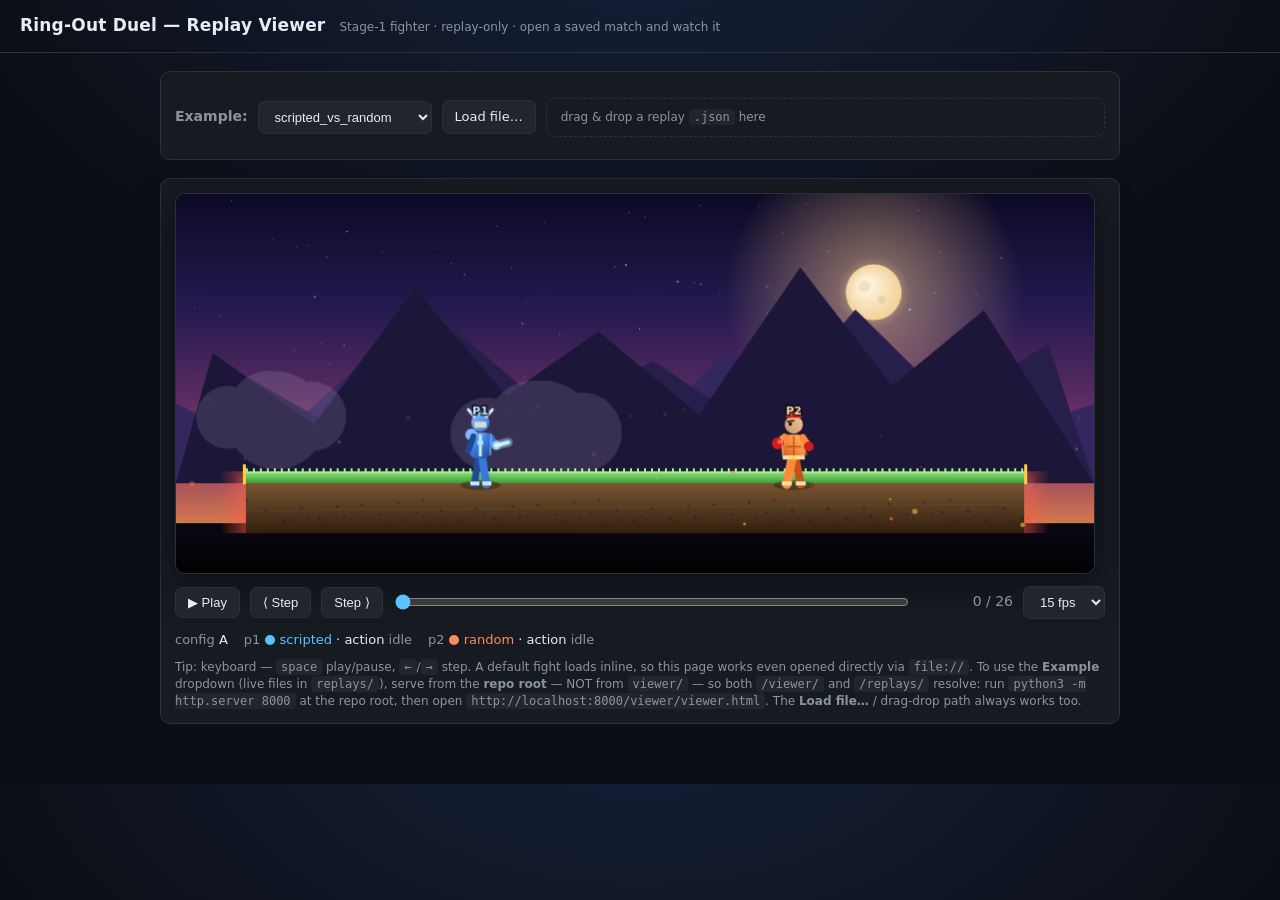
==== viewer/viewer.html @ 212647fb "Replay viewer: dynamically discover all replays/*.json (no hardcoded list) Dropdown now fetches the " ====
<!DOCTYPE html>
<html lang="en">
<head>
<meta charset="utf-8" />
<meta name="viewport" content="width=device-width, initial-scale=1" />
<title>Ring-Out Duel — Replay Viewer</title>
<style>
  :root {
    --bg: #0b0e14;
    --panel: #161b22;
    --line: #2a313c;
    --ink: #e6edf3;
    --muted: #8b949e;
    --p1: #59c2ff;
    --p2: #ff8a5c;
    --accent: #3fb950;
    --warn: #d29922;
  }
  * { box-sizing: border-box; }
  body {
    margin: 0; background: radial-gradient(1200px 700px at 50% -10%, #15203a 0%, var(--bg) 60%);
    color: var(--ink);
    font: 14px/1.4 ui-sans-serif, system-ui, -apple-system, Segoe UI, Roboto, sans-serif;
  }
  header {
    padding: 14px 20px; border-bottom: 1px solid var(--line);
    display: flex; align-items: baseline; gap: 14px; flex-wrap: wrap;
  }
  header h1 { font-size: 17px; margin: 0; font-weight: 650; letter-spacing: .2px; }
  header .sub { color: var(--muted); font-size: 12px; }
  main { max-width: 1000px; margin: 0 auto; padding: 18px 20px 60px; }
  .row { display: flex; gap: 18px; flex-wrap: wrap; align-items: flex-start; }
  .panel {
    background: var(--panel); border: 1px solid var(--line);
    border-radius: 10px; padding: 14px;
  }
  .controls { display: flex; gap: 10px; align-items: center; flex-wrap: wrap; margin-top: 12px; }
  select, button, label.file {
    background: #21262d; color: var(--ink); border: 1px solid var(--line);
    border-radius: 7px; padding: 7px 12px; font-size: 13px; cursor: pointer;
  }
  button:hover, label.file:hover { border-color: #3d444d; }
  button:disabled { opacity: .45; cursor: default; }
  input[type=range] { flex: 1; min-width: 180px; accent-color: var(--p1); }
  #canvas {
    background: #060810; border: 1px solid var(--line); border-radius: 10px;
    display: block; width: 100%; max-width: 920px;
    box-shadow: 0 10px 40px rgba(0,0,0,.45), inset 0 0 0 1px rgba(255,255,255,.02);
  }
  #drop {
    border: 1.5px dashed var(--line); border-radius: 8px; padding: 10px 14px;
    color: var(--muted); font-size: 12px; transition: .15s; flex: 1; min-width: 200px;
  }
  #drop.hot { border-color: var(--accent); color: var(--accent); background: #11210f; }
  .meta { display: flex; gap: 16px; flex-wrap: wrap; margin-top: 12px; font-size: 13px; }
  .meta b { color: var(--muted); font-weight: 500; }
  .swatch { display: inline-block; width: 10px; height: 10px; border-radius: 50%; vertical-align: middle; margin-right: 5px; }
  .p1c { color: var(--p1); } .p2c { color: var(--p2); }
  #banner {
    margin-top: 12px; padding: 10px 14px; border-radius: 8px; font-weight: 650;
    background: #11210f; border: 1px solid #1f5a23; display: none; font-size: 15px;
  }
  #frameLabel { font-variant-numeric: tabular-nums; color: var(--muted); min-width: 92px; text-align: right; }
  .hint { color: var(--muted); font-size: 12px; margin-top: 10px; }
  code { background: #21262d; padding: 1px 5px; border-radius: 4px; font-size: 12px; }
  .err { color: var(--warn); font-size: 12px; margin-top: 8px; }
</style>
</head>
<body>
<header>
  <h1>Ring-Out Duel — Replay Viewer</h1>
  <span class="sub">Stage-1 fighter · replay-only · open a saved match and watch it</span>
</header>

<main>
  <div class="panel">
    <div class="controls">
      <label for="replaySel"><b style="color:var(--muted)">Example:</b></label>
      <select id="replaySel"></select>
      <label class="file">
        Load file…
        <input id="fileInput" type="file" accept=".json,application/json" hidden />
      </label>
      <div id="drop">drag &amp; drop a replay <code>.json</code> here</div>
    </div>
    <div id="loadErr" class="err"></div>
  </div>

  <div class="panel" style="margin-top:18px">
    <canvas id="canvas" width="920" height="380"></canvas>

    <div class="controls">
      <button id="playBtn">▶ Play</button>
      <button id="stepBack">⟨ Step</button>
      <button id="stepFwd">Step ⟩</button>
      <input id="scrub" type="range" min="0" max="0" value="0" />
      <span id="frameLabel">0 / 0</span>
      <select id="speed">
        <option value="33">30 fps</option>
        <option value="66" selected>15 fps</option>
        <option value="100">10 fps</option>
        <option value="200">5 fps</option>
      </select>
    </div>

    <div class="meta">
      <span><b>config</b> <span id="mConfig">–</span></span>
      <span><b>p1</b> <span class="swatch" style="background:var(--p1)"></span><span class="p1c" id="mP1">–</span> · action <b id="aP1">–</b></span>
      <span><b>p2</b> <span class="swatch" style="background:var(--p2)"></span><span class="p2c" id="mP2">–</span> · action <b id="aP2">–</b></span>
    </div>

    <div id="banner"></div>
    <div class="hint">
      Tip: keyboard — <code>space</code> play/pause, <code>←</code>/<code>→</code> step.
      A default fight loads inline, so this page works even opened directly via
      <code>file://</code>. To use the <b>Example</b> dropdown (live files in
      <code>replays/</code>), serve from the <b>repo root</b> — NOT from
      <code>viewer/</code> — so both <code>/viewer/</code> and <code>/replays/</code>
      resolve: run <code>python3 -m http.server 8000</code> at the repo root, then open
      <code>http://localhost:8000/viewer/viewer.html</code>. The <b>Load file…</b> /
      drag-drop path always works too.
    </div>
  </div>
</main>

<script>
// ------------------------------------------------------------------ discovery
// The Example dropdown is populated DYNAMICALLY — there is NO hardcoded file
// list — so any replay added to replays/ (e.g. modal_trained_*.json) shows up
// automatically with nothing to keep in sync. When this page is served from the
// repo root, `fetch("/replays/")` returns the http.server directory-listing HTML
// (<a href="foo.json">…); we parse out every *.json href. If that listing is
// unavailable or empty (some servers disable indexing), we fall back to
// fetching replays/manifest.json (regenerate via viewer/make_manifest.py).
// Under file:// neither fetch works — the inline DEFAULT_REPLAY + Load file… /
// drag-drop fallbacks below cover that case.
//
// REPLAY_BASE is an ABSOLUTE path so file URLs resolve from the served root
// regardless of how deep viewer.html sits. REPLAY_DIR is what we list.
const REPLAY_DIR = "/replays/";
const REPLAY_BASE = REPLAY_DIR;
let EXAMPLES = [];          // filled in by discoverReplays() at boot

// ------------------------------------------------------------------ inline default
// A full replay embedded as a JS constant so opening this file directly via
// file:// ALWAYS shows a fight — no server, no fetch(), no CORS. The http
// dropdown still fetches the live files in ../replays/; this is only the
// zero-dependency fallback. (Source: replays/scripted_vs_scripted.json.)
const DEFAULT_REPLAY = {"meta":{"game":"ring-out-duel","config":"A","winner":"p1","frames":15,"p1_policy":"scripted","p2_policy":"scripted","seed":3,"schema":1},"platform":{"x_left":0.0,"x_right":10.0,"y":0.0},"frames":[{"p1":{"x":2.9586,"y":0.0,"facing":1,"action":"idle"},"p2":{"x":6.9737,"y":0.0,"facing":-1,"action":"idle"},"events":[]},{"p1":{"x":3.3086,"y":0.0,"facing":1,"action":"right"},"p2":{"x":6.6237,"y":0.0,"facing":-1,"action":"left"},"events":[]},{"p1":{"x":3.6586,"y":0.0,"facing":1,"action":"right"},"p2":{"x":6.2737,"y":0.0,"facing":-1,"action":"left"},"events":[]},{"p1":{"x":4.0086,"y":0.0,"facing":1,"action":"right"},"p2":{"x":5.9237,"y":0.0,"facing":-1,"action":"left"},"events":[]},{"p1":{"x":4.3586,"y":0.0,"facing":1,"action":"right"},"p2":{"x":5.5737,"y":0.0,"facing":-1,"action":"left"},"events":[]},{"p1":{"x":4.3586,"y":0.0,"facing":1,"action":"punch"},"p2":{"x":8.0737,"y":0.0,"facing":-1,"action":"punch"},"events":["p1_punch","p2_punch"]},{"p1":{"x":4.7086,"y":0.0,"facing":1,"action":"right"},"p2":{"x":7.7237,"y":0.0,"facing":-1,"action":"left"},"events":[]},{"p1":{"x":5.0586,"y":0.0,"facing":1,"action":"right"},"p2":{"x":7.3737,"y":0.0,"facing":-1,"action":"left"},"events":[]},{"p1":{"x":5.4086,"y":0.0,"facing":1,"action":"right"},"p2":{"x":7.0237,"y":0.0,"facing":-1,"action":"left"},"events":[]},{"p1":{"x":5.4086,"y":0.0,"facing":1,"action":"punch"},"p2":{"x":9.5237,"y":0.0,"facing":-1,"action":"punch"},"events":["p1_punch","p2_punch"]},{"p1":{"x":5.7586,"y":0.0,"facing":1,"action":"right"},"p2":{"x":9.1737,"y":0.0,"facing":-1,"action":"left"},"events":[]},{"p1":{"x":6.1086,"y":0.0,"facing":1,"action":"right"},"p2":{"x":8.8237,"y":0.0,"facing":-1,"action":"left"},"events":[]},{"p1":{"x":6.4586,"y":0.0,"facing":1,"action":"right"},"p2":{"x":8.4737,"y":0.0,"facing":-1,"action":"left"},"events":[]},{"p1":{"x":6.8086,"y":0.0,"facing":1,"action":"right"},"p2":{"x":8.1237,"y":0.0,"facing":-1,"action":"left"},"events":[]},{"p1":{"x":6.8086,"y":0.0,"facing":1,"action":"punch"},"p2":{"x":10.6237,"y":0.0,"facing":-1,"action":"punch"},"events":["p1_punch","p2_punch","p2_ringout"]}]};

// ============================================================================
//  GRAPHICS
// ----------------------------------------------------------------------------
//  Art approach: high-detail PROCEDURAL vector characters + a layered, animated
//  parallax stage. Everything is drawn with the Canvas 2D API at runtime — no
//  image files, no data-URIs, no network — so the viewer is 100% self-contained
//  and works straight off file://.
//
//  Why procedural instead of embedded CC0 sprite sheets: the only stably-hosted
//  fighter sheets we could reach (e.g. the Phaser-examples "brawler48x48.png")
//  do not carry a clearly-documented CC0 license, and we won't embed a binary
//  whose license we can't verify. So this is the "substantially upgraded
//  procedural" path: bigger characters (~64px tall vs the old flat 16x16 grids),
//  real shading + rim light, and smooth, continuously-interpolated multi-frame
//  animation (idle breathing, run cycle, jump arc with squash/stretch,
//  punch wind-up -> extend) rather than 1-frame-per-pose pixel swaps.
//
//  The two fighters are deliberately distinct designs:
//    P1 "Frost Knight"  — cool blue plate armor, horned helm, energy blade arm.
//    P2 "Ember Brawler"  — warm orange/red, flame mohawk, heavy red gloves.
//  Art is original/generated for this project (no third-party assets).
// ============================================================================

// Logical character height in world->screen pixels (scaled where drawn).
const FIGHTER_H = 64;

// ----------------------------------------------------------------------------
// Color kits per fighter. Each is a small named palette so the body, shading,
// rim light and accent all stay coherent and easy to tune.
const KIT = {
  p1: {
    name: "Frost Knight",
    armor:    "#3a78d8",
    armorHi:  "#7fb8ff",
    armorLo:  "#1f4a93",
    trim:     "#cfe8ff",
    accent:   "#9bf0ff",   // crest / energy
    rim:      "#bfe4ff",
    skin:     "#f2d2b0",
    skinLo:   "#cda988",
    blade:    "#aef0ff",
    bladeCore:"#ffffff",
    tag:      "#cfe9ff",
  },
  p2: {
    name: "Ember Brawler",
    armor:    "#ff8a3c",
    armorHi:  "#ffc070",
    armorLo:  "#c4521b",
    trim:     "#ffe1a8",
    accent:   "#ffd23c",   // flame / mohawk
    rim:      "#ffd9a0",
    skin:     "#f2c39a",
    skinLo:   "#cb9a6e",
    glove:    "#d11d1d",
    gloveHi:  "#ff5a46",
    tag:      "#ffd9c0",
  },
};

// ----------------------------------------------------------------------------
// Map a replay action -> a high-level pose. The replay action vocab is fixed:
//   idle / left / right / jump / punch
function poseFor(action) {
  if (action === "punch") return "punch";
  if (action === "jump") return "jump";
  if (action === "left" || action === "right") return "run";
  return "idle";
}

// ------------------------------------------------------------------ state
const canvas = document.getElementById("canvas");
const ctx = canvas.getContext("2d");
let replay = null;     // parsed replay object
let frame = 0;         // current frame index
let playing = false;
let timer = null;
let rafId = null;      // continuous animation loop handle (smooth sub-frame life)
let animClock = 0;     // ever-increasing seconds-ish clock for idle/run/particle phase

// ------------------------------------------------------------------ elements
const $ = (id) => document.getElementById(id);
const sel = $("replaySel"), scrub = $("scrub"), frameLabel = $("frameLabel");
const playBtn = $("playBtn"), banner = $("banner"), loadErr = $("loadErr");

// ------------------------------------------------------------------ discovery
// Pull every *.json filename out of an http.server directory-listing page.
// The listing markup is: <li><a href="name.json">name.json</a></li>. We read
// the href (not the link text) and keep only .json entries, deduped + sorted.
function parseDirListing(html) {
  const out = new Set();
  const re = /href\s*=\s*["']([^"']+)["']/gi;
  let m;
  while ((m = re.exec(html)) !== null) {
    let href = m[1];
    try { href = decodeURIComponent(href); } catch (_) {}
    // strip any directory prefix and query/hash; keep the bare filename
    href = href.split("#")[0].split("?")[0];
    const name = href.substring(href.lastIndexOf("/") + 1);
    if (/\.json$/i.test(name)) out.add(name);
  }
  return [...out].sort();
}

// Discover all replay filenames. Prefer the live directory listing (nothing to
// keep in sync); fall back to replays/manifest.json; return [] if neither works
// (e.g. file://), in which case the inline default + file-picker still work.
async function discoverReplays() {
  // 1) directory listing (served from repo root)
  try {
    const res = await fetch(REPLAY_DIR, { cache: "no-store" });
    if (res.ok) {
      const files = parseDirListing(await res.text());
      if (files.length) return files;
    }
  } catch (_) { /* file:// or indexing disabled — try manifest next */ }
  // 2) manifest.json fallback (array of names, or {replays:[...]})
  try {
    const res = await fetch(REPLAY_BASE + "manifest.json", { cache: "no-store" });
    if (res.ok) {
      const j = await res.json();
      const arr = Array.isArray(j) ? j : (Array.isArray(j.replays) ? j.replays : []);
      const files = arr
        .map((x) => String(x).split("/").pop())
        .filter((n) => /\.json$/i.test(n) && n !== "manifest.json");
      if (files.length) return [...new Set(files)].sort();
    }
  } catch (_) { /* no manifest either */ }
  return [];
}

// ------------------------------------------------------------------ loading
function populateDropdown() {
  sel.innerHTML = "";
  const ph = document.createElement("option");
  ph.value = "";
  ph.textContent = EXAMPLES.length ? "— pick an example —" : "— no live replays (use Load file…) —";
  sel.appendChild(ph);
  for (const f of EXAMPLES) {
    const o = document.createElement("option");
    o.value = f; o.textContent = f.replace(/\.json$/, "");
    sel.appendChild(o);
  }
}

async function loadExample(filename) {
  loadErr.textContent = "";
  try {
    const res = await fetch(REPLAY_BASE + filename, { cache: "no-store" });
    if (!res.ok) throw new Error("HTTP " + res.status);
    const data = await res.json();
    setReplay(data);
  } catch (e) {
    loadErr.textContent =
      "Couldn't fetch " + filename + " (" + e.message +
      "). Serve from the REPO ROOT (python3 -m http.server 8000) and open " +
      "http://localhost:8000/viewer/viewer.html — or use Load file… / drag-drop.";
  }
}

function loadFile(file) {
  loadErr.textContent = "";
  const reader = new FileReader();
  reader.onload = () => {
    try { setReplay(JSON.parse(reader.result)); }
    catch (e) { loadErr.textContent = "Invalid JSON: " + e.message; }
  };
  reader.readAsText(file);
}

function setReplay(data) {
  if (!data || !Array.isArray(data.frames) || !data.frames.length) {
    loadErr.textContent = "Not a valid replay (no frames).";
    return;
  }
  replay = data;
  frame = 0;
  pause();
  scrub.max = data.frames.length - 1;
  scrub.value = 0;
  const m = data.meta || {};
  $("mConfig").textContent = m.config ?? "?";
  $("mP1").textContent = m.p1_policy ?? "p1";
  $("mP2").textContent = m.p2_policy ?? "p2";
  banner.style.display = "none";
  render();
}

// ------------------------------------------------------------------ geometry
// Map sim x in [x_left, x_right] -> canvas px, with padding. The platform line
// sits near the bottom; jump height (y) lifts a fighter ABOVE it.
function worldToScreen(plat) {
  const padX = 70, padBottom = 90, padTop = 60;
  const W = canvas.width, H = canvas.height;
  const span = (plat.x_right - plat.x_left) || 1;
  const sx = (x) => padX + ((x - plat.x_left) / span) * (W - 2 * padX);
  const groundY = H - padBottom;
  // y is height above platform; scale so a ~2.2 jump impulse reads clearly.
  const sy = (y) => groundY - y * ((groundY - padTop) / 5.0);
  return { sx, sy, groundY, padX, W, H };
}

// ============================================================================
// STAGE — layered, lit, animated parallax background.
//   Layers (back -> front):
//     0. deep-space sky gradient + twinkling stars
//     1. moon/sun disc with soft bloom
//     2. three mountain bands (far/mid/near) for parallax depth
//     3. drifting fog band over the mid mountains
//     4. the battle platform: grass cap + dirt body + speckle + glowing edges
//     5. rising ember/spark particles + bottomless void
// ============================================================================
function drawStage(plat, geo, t) {
  const { sx, groundY, W, H } = geo;

  // ---- 0. sky gradient (deep dusk -> warm horizon) ----
  const sky = ctx.createLinearGradient(0, 0, 0, groundY + 40);
  sky.addColorStop(0.0, "#0c0a26");
  sky.addColorStop(0.35, "#241a4f");
  sky.addColorStop(0.62, "#5a2c63");
  sky.addColorStop(0.85, "#9c4a5e");
  sky.addColorStop(1.0, "#d4794e");
  ctx.fillStyle = sky;
  ctx.fillRect(0, 0, W, groundY + 40);

  // twinkling stars (deterministic field; brightness pulses with t)
  for (let i = 0; i < STARS.length; i++) {
    const s = STARS[i];
    const tw = 0.45 + 0.55 * (0.5 + 0.5 * Math.sin(t * 1.8 + s.p));
    ctx.globalAlpha = s.a * tw;
    ctx.fillStyle = "#dfe9ff";
    ctx.fillRect(s.x * W, s.y * (groundY * 0.7), s.s, s.s);
  }
  ctx.globalAlpha = 1;

  // ---- 1. moon disc + bloom ----
  const cx = W * 0.76, cy = groundY * 0.34;
  const glow = ctx.createRadialGradient(cx, cy, 4, cx, cy, 150);
  glow.addColorStop(0, "rgba(255,238,196,0.85)");
  glow.addColorStop(0.22, "rgba(255,206,140,0.42)");
  glow.addColorStop(1, "rgba(255,206,140,0)");
  ctx.fillStyle = glow;
  ctx.fillRect(cx - 150, cy - 150, 300, 300);
  const disc = ctx.createRadialGradient(cx - 8, cy - 8, 4, cx, cy, 30);
  disc.addColorStop(0, "#fff6df");
  disc.addColorStop(1, "#f2cf94");
  ctx.fillStyle = disc;
  ctx.beginPath(); ctx.arc(cx, cy, 28, 0, Math.PI * 2); ctx.fill();
  // a couple of soft craters for texture
  ctx.fillStyle = "rgba(180,140,90,0.18)";
  ctx.beginPath(); ctx.arc(cx - 9, cy - 6, 6, 0, Math.PI * 2); ctx.fill();
  ctx.beginPath(); ctx.arc(cx + 8, cy + 7, 4, 0, Math.PI * 2); ctx.fill();

  // ---- 2. three mountain parallax bands (far -> near, dark -> darker) ----
  mountains(W, groundY, groundY * 0.50, "#34265e", [0.00, 0.20, 0.40, 0.60, 0.80, 1.00], 0.0);
  mountains(W, groundY, groundY * 0.66, "#281e4c", [0.08, 0.30, 0.52, 0.74, 0.95], 0.0);
  mountains(W, groundY, groundY * 0.82, "#1c1638", [0.04, 0.26, 0.46, 0.68, 0.88], 0.0);

  // ---- 3. drifting fog band ----
  ctx.save();
  ctx.globalAlpha = 0.16;
  ctx.fillStyle = "#c9bce0";
  const fogY = groundY - groundY * 0.30;
  for (let k = 0; k < 3; k++) {
    const off = ((t * (8 + k * 5)) % (W + 240)) - 120;
    cloud((off + k * 260) % (W + 240) - 60, fogY + k * 16, 60 + k * 10);
  }
  ctx.restore();

  // ---- 4. the platform ----
  const platL = sx(plat.x_left), platR = sx(plat.x_right);
  const platW = platR - platL;
  const topH = 12;          // grass cap thickness
  const bodyH = 50;         // dirt body that hangs below the play line

  // soft ambient glow under the platform lip (grounds it in the scene)
  const lip = ctx.createLinearGradient(0, groundY - 6, 0, groundY + 26);
  lip.addColorStop(0, "rgba(120,200,255,0.10)");
  lip.addColorStop(1, "rgba(120,200,255,0)");
  ctx.fillStyle = lip;
  ctx.fillRect(platL - 10, groundY - 6, platW + 20, 32);

  // dirt body with vertical shading
  const dirt = ctx.createLinearGradient(0, groundY, 0, groundY + bodyH);
  dirt.addColorStop(0, "#7a5632");
  dirt.addColorStop(0.5, "#553a20");
  dirt.addColorStop(1, "#321f10");
  ctx.fillStyle = dirt;
  ctx.fillRect(platL, groundY, platW, bodyH);

  // rock striations + speckle (cheap deterministic pattern)
  ctx.fillStyle = "rgba(0,0,0,0.20)";
  for (let i = 0; i < platW; i += 16) {
    const dx = platL + i + ((i * 7) % 11);
    ctx.fillRect(dx, groundY + 16 + ((i * 13) % 22), 3, 3);
    ctx.fillRect(dx + 7, groundY + 30 + ((i * 5) % 14), 2, 2);
  }
  ctx.strokeStyle = "rgba(255,255,255,0.05)";
  ctx.lineWidth = 1;
  ctx.beginPath();
  ctx.moveTo(platL, groundY + bodyH * 0.55);
  ctx.lineTo(platR, groundY + bodyH * 0.42);
  ctx.stroke();

  // grass cap with highlight
  const grass = ctx.createLinearGradient(0, groundY - topH, 0, groundY);
  grass.addColorStop(0, "#8fe87a");
  grass.addColorStop(1, "#3f9a3a");
  ctx.fillStyle = grass;
  ctx.fillRect(platL, groundY - topH, platW, topH);
  // bright top sheen
  ctx.fillStyle = "rgba(220,255,200,0.35)";
  ctx.fillRect(platL, groundY - topH, platW, 2);
  // grass blades along the top edge
  ctx.fillStyle = "#a7f48a";
  for (let i = 0; i < platW; i += 7) {
    const bh = 3 + ((i * 3) % 3);
    ctx.fillRect(platL + i, groundY - topH - bh, 2, bh);
  }

  // glowing danger edges (the ring-out cliffs) — pulse with t
  const pulse = 0.4 + 0.25 * (0.5 + 0.5 * Math.sin(t * 3.0));
  for (const [ex, dir] of [[platL, -1], [platR, 1]]) {
    const eg = ctx.createLinearGradient(ex, 0, ex + dir * 26, 0);
    eg.addColorStop(0, "rgba(255,90,70," + pulse.toFixed(3) + ")");
    eg.addColorStop(1, "rgba(255,90,70,0)");
    ctx.fillStyle = eg;
    ctx.fillRect(dir < 0 ? ex - 26 : ex, groundY - topH, 26, topH + bodyH);
    // chevron edge ticks
    ctx.fillStyle = "#ffcf3f";
    ctx.fillRect(ex + (dir < 0 ? -3 : 0), groundY - topH - 7, 3, 20);
  }

  // ---- 5. rising embers (warm particles drifting up over the void) ----
  ctx.save();
  for (let i = 0; i < EMBERS.length; i++) {
    const e = EMBERS[i];
    const life = (t * e.spd + e.ph) % 1;          // 0..1 rising loop
    const ey = groundY + bodyH - life * (bodyH + 90);
    const ex = (e.x * W) + Math.sin(t * 1.3 + e.ph * 6) * 10;
    const a = (1 - life) * 0.7;
    ctx.globalAlpha = a;
    ctx.fillStyle = e.warm ? "#ffb84d" : "#ff6a3c";
    ctx.beginPath(); ctx.arc(ex, ey, e.r, 0, Math.PI * 2); ctx.fill();
  }
  ctx.restore();

  // void below the platform body
  const void_ = ctx.createLinearGradient(0, groundY + bodyH, 0, H);
  void_.addColorStop(0, "#0a0712");
  void_.addColorStop(1, "#000000");
  ctx.fillStyle = void_;
  ctx.fillRect(0, groundY + bodyH, W, H - groundY - bodyH);
}

function cloud(x, y, r) {
  ctx.beginPath();
  ctx.arc(x, y, r * 0.6, 0, Math.PI * 2);
  ctx.arc(x + r * 0.6, y + 4, r * 0.5, 0, Math.PI * 2);
  ctx.arc(x - r * 0.6, y + 5, r * 0.45, 0, Math.PI * 2);
  ctx.arc(x + r * 0.1, y + 8, r * 0.7, 0, Math.PI * 2);
  ctx.fill();
}

function mountains(W, groundY, baseY, color, peaks) {
  ctx.fillStyle = color;
  ctx.beginPath();
  ctx.moveTo(0, groundY);
  for (let i = 0; i < peaks.length; i++) {
    const x = peaks[i] * W;
    const h = baseY * (0.55 + ((i * 0.27) % 0.45));
    ctx.lineTo(x, groundY - h);
    if (i < peaks.length - 1) {
      const nx = peaks[i + 1] * W;
      ctx.lineTo((x + nx) / 2, groundY - h * 0.45);
    }
  }
  ctx.lineTo(W, groundY);
  ctx.closePath();
  ctx.fill();
}

// Deterministic decorative fields (computed once). A tiny seeded PRNG keeps the
// star/ember layout stable across renders so nothing flickers between frames.
function mulberry32(a) {
  return function () {
    a |= 0; a = (a + 0x6D2B79F5) | 0;
    let tt = Math.imul(a ^ (a >>> 15), 1 | a);
    tt = (tt + Math.imul(tt ^ (tt >>> 7), 61 | tt)) ^ tt;
    return ((tt ^ (tt >>> 14)) >>> 0) / 4294967296;
  };
}
const STARS = (() => {
  const rnd = mulberry32(1337); const out = [];
  for (let i = 0; i < 70; i++) {
    out.push({ x: rnd(), y: rnd(), s: rnd() < 0.85 ? 1 : 2,
               a: 0.3 + rnd() * 0.6, p: rnd() * Math.PI * 2 });
  }
  return out;
})();
const EMBERS = (() => {
  const rnd = mulberry32(99); const out = [];
  for (let i = 0; i < 26; i++) {
    out.push({ x: rnd(), r: 1 + rnd() * 1.8, spd: 0.06 + rnd() * 0.12,
               ph: rnd(), warm: rnd() < 0.55 });
  }
  return out;
})();

// ============================================================================
// RENDER
// ----------------------------------------------------------------------------
//  We interpolate body state BETWEEN replay frames using a fractional `sub`
//  phase (0..1) advanced by the continuous animation loop while playing. This
//  is what turns the discrete ~15-frame replays into smooth motion: positions
//  ease toward the next frame, and pose-internal animation (run cycle, idle
//  breathing, punch wind-up) reads the same phase for fluid life.
//  When paused/scrubbing we render the exact frame (sub forced toward 0).
// ============================================================================
let subPhase = 0;          // 0..1 progress from current frame -> next frame

function lerp(a, b, t) { return a + (b - a) * t; }

// Build the interpolated body we actually draw for one fighter this render.
function interpBody(who, sub) {
  const frames = replay.frames;
  const cur = frames[frame][who];
  const nextFr = frames[Math.min(frame + 1, frames.length - 1)];
  const nxt = nextFr[who];
  // Don't interpolate position across a ring-out launch boundary discontinuity
  // in a way that hides the event; we still ease x/y, which reads as "launched".
  return {
    x: lerp(cur.x, nxt.x, sub),
    y: lerp(cur.y, nxt.y, sub),
    facing: cur.facing,
    action: cur.action,
  };
}

function render() {
  if (!replay) return;
  frame = Math.max(0, Math.min(frame, replay.frames.length - 1));
  const last = frame === replay.frames.length - 1;
  const sub = (playing && !last) ? subPhase : 0;

  const fr = replay.frames[frame];
  const plat = replay.platform || { x_left: 0, x_right: 10, y: 0 };
  const geo = worldToScreen(plat);
  const { sx, sy, groundY, W } = geo;

  ctx.clearRect(0, 0, W, canvas.height);

  // --- layered, animated stage ---
  drawStage(plat, geo, animClock);

  // interpolated bodies for smooth motion
  const b1 = interpBody("p1", sub);
  const b2 = interpBody("p2", sub);

  // --- fighters (draw the farther/lower one first for cheap depth) ---
  const order = (b1.y >= b2.y) ? [["p1", b1], ["p2", b2]] : [["p2", b2], ["p1", b1]];
  for (const [who, b] of order) {
    drawFighter(b, who, sx, sy, plat, groundY, animClock, sub);
  }

  // --- punch flashes (from events on the discrete current frame) ---
  const evs = fr.events || [];
  if (evs.includes("p1_punch")) punchFlash(b1, KIT.p1.blade || "#aef0ff", sx, sy, plat, groundY, animClock);
  if (evs.includes("p2_punch")) punchFlash(b2, KIT.p2.accent, sx, sy, plat, groundY, animClock);

  // --- ring-out effect ---
  if (evs.includes("p1_ringout")) ringOutMark(b1, sx, groundY, "p1");
  if (evs.includes("p2_ringout")) ringOutMark(b2, sx, groundY, "p2");

  // --- HUD ---
  $("aP1").textContent = fr.p1.action;
  $("aP2").textContent = fr.p2.action;
  frameLabel.textContent = frame + " / " + (replay.frames.length - 1);
  scrub.value = frame;

  // --- end banner ---
  if (last) {
    const w = (replay.meta && replay.meta.winner) || "draw";
    banner.style.display = "block";
    if (w === "draw") {
      banner.textContent = "Draw — no ring-out within the step budget.";
      banner.style.background = "#1c1f12"; banner.style.borderColor = "#5a4a1f";
    } else {
      banner.textContent = "Winner: " + w.toUpperCase();
      banner.style.background = "#11210f"; banner.style.borderColor = "#1f5a23";
    }
  } else {
    banner.style.display = "none";
  }
}

// ----------------------------------------------------------------------------
// FIGHTER — a fully procedural, shaded, articulated character.
//   `b` is the (interpolated) body state {x,y,facing,action}. `t` is the global
//   animation clock; `sub` is the within-frame phase (0..1). The body anchors
//   its feet on the platform line (or falls into the void when off-edge), and
//   limbs animate continuously per pose.
// ----------------------------------------------------------------------------
function drawFighter(b, who, sx, sy, plat, groundY, t, sub) {
  const kit = KIT[who];
  const onPlatform = b.x >= plat.x_left && b.x <= plat.x_right;
  const flip = (b.facing < 0) ? -1 : 1;
  const pose = poseFor(b.action);

  const cx = sx(b.x);
  const feetY = onPlatform ? sy(b.y) : groundY + 80;   // fall into void off-edge

  // pose-driven body transforms
  let bob = 0, squash = 1, lean = 0;
  // a continuous cycle phase: combine the global clock with within-frame sub so
  // motion stays smooth both while auto-playing and when scrubbed slowly.
  const cyc = t * 4.6 + sub * Math.PI;
  if (pose === "idle") { bob = Math.sin(t * 2.2) * 1.6; }
  if (pose === "run")  { bob = Math.abs(Math.sin(cyc)) * 2.2; lean = flip * 0.14; }
  if (pose === "jump") { squash = 1.10; }

  const H = FIGHTER_H;
  const scale = H / 64;
  const groundedY = feetY + bob;
  const dim = !onPlatform;

  // soft contact shadow on the platform (shrinks with jump height)
  if (onPlatform && b.y < 2.0) {
    const shrink = Math.max(0.25, 1 - b.y * 0.35);
    ctx.save();
    ctx.globalAlpha = 0.30 * shrink;
    ctx.fillStyle = "#000";
    ctx.beginPath();
    ctx.ellipse(cx, sy(0) + 2, 20 * scale * shrink, 5 * shrink, 0, 0, Math.PI * 2);
    ctx.fill();
    ctx.restore();
  }

  ctx.save();
  ctx.translate(cx, groundedY);
  ctx.scale(flip, 1);          // face right by default; flip mirrors everything
  ctx.scale(scale, scale * squash);
  ctx.rotate(lean);

  // After this transform, (0,0) is at the feet, +y is UP-from-feet handled by
  // using negative y for body parts. We draw in a "feet at origin" local space.
  if (who === "p1") drawFrostKnight(kit, pose, cyc, sub, dim);
  else              drawEmberBrawler(kit, pose, cyc, sub, dim);

  ctx.restore();

  // floating P1/P2 tag above the head
  ctx.save();
  ctx.font = "bold 11px ui-sans-serif, system-ui";
  ctx.textAlign = "center";
  ctx.fillStyle = kit.tag;
  ctx.strokeStyle = "rgba(0,0,0,0.65)"; ctx.lineWidth = 3;
  const headTop = groundedY - (H * squash) - 6;
  ctx.strokeText(who.toUpperCase(), cx, headTop);
  ctx.fillText(who.toUpperCase(), cx, headTop);
  ctx.restore();
}

// Small helpers used by both character draw routines. All coordinates are in
// local "feet at origin, character ~64 tall, facing right" space.
function limb(x0, y0, x1, y1, w, col) {
  ctx.strokeStyle = col; ctx.lineWidth = w; ctx.lineCap = "round";
  ctx.beginPath(); ctx.moveTo(x0, y0); ctx.lineTo(x1, y1); ctx.stroke();
}
function roundedTorso(x, y, w, h, grad) {
  const r = Math.min(w, h) * 0.34;
  ctx.fillStyle = grad;
  ctx.beginPath();
  ctx.moveTo(x - w / 2 + r, y);
  ctx.arcTo(x + w / 2, y, x + w / 2, y + h, r);
  ctx.arcTo(x + w / 2, y + h, x - w / 2, y + h, r);
  ctx.arcTo(x - w / 2, y + h, x - w / 2, y, r);
  ctx.arcTo(x - w / 2, y, x + w / 2, y, r);
  ctx.closePath();
  ctx.fill();
}
function maybeDim(col, dim) { return dim ? grayish(col) : col; }

// ---- P1: Frost Knight -------------------------------------------------------
// Armored knight: horned helm w/ glowing visor, plated torso w/ trim, a back
// leg + front leg that cycle on run, and an energy-blade arm that winds up and
// extends on punch.
function drawFrostKnight(kit, pose, cyc, sub, dim) {
  const armor   = maybeDim(kit.armor, dim);
  const armorHi = maybeDim(kit.armorHi, dim);
  const armorLo = maybeDim(kit.armorLo, dim);
  const trim    = maybeDim(kit.trim, dim);
  const accent  = maybeDim(kit.accent, dim);
  const skin    = maybeDim(kit.skin, dim);
  const blade   = maybeDim(kit.blade, dim);

  // --- legs (origin is feet at y=0; body extends to negative y = upward) ---
  // run: alternate a forward/back stride; idle/jump: planted/tucked.
  let frontLegX = 6, backLegX = -6, kneeLift = 0;
  if (pose === "run") {
    const s = Math.sin(cyc);
    frontLegX = 6 + s * 6; backLegX = -6 + s * 6; kneeLift = Math.max(0, Math.cos(cyc)) * 5;
  } else if (pose === "jump") {
    frontLegX = 5; backLegX = -7; kneeLift = 8;   // tucked
  }
  const hipY = -26;
  limb(backLegX, 0, -2, hipY, 7, armorLo);                 // back leg
  limb(frontLegX, -kneeLift, 2, hipY, 8, armor);           // front leg
  // boots
  ctx.fillStyle = trim;
  ctx.fillRect(backLegX - 4, -3, 9, 4);
  ctx.fillRect(frontLegX - 4, -kneeLift - 3, 9, 4);

  // --- torso (plated, vertical shading + trim seam + glowing core) ---
  const tgrad = ctx.createLinearGradient(-10, -52, 10, -26);
  tgrad.addColorStop(0, armorHi);
  tgrad.addColorStop(0.5, armor);
  tgrad.addColorStop(1, armorLo);
  roundedTorso(0, -52, 22, 26, tgrad);
  ctx.fillStyle = trim;                                     // chest trim seam
  ctx.fillRect(-1.5, -50, 3, 22);
  ctx.fillStyle = accent;                                   // glowing core gem
  ctx.beginPath(); ctx.arc(0, -42, 3, 0, Math.PI * 2); ctx.fill();
  // shoulder pauldron
  ctx.fillStyle = armorHi;
  ctx.beginPath(); ctx.arc(-9, -50, 6, 0, Math.PI * 2); ctx.fill();

  // --- back arm (shield-ish guard, tucked) ---
  limb(-7, -48, -12, -34, 6, armorLo);

  // --- front arm + energy blade: winds up then extends on punch ---
  let shX = 9, shY = -48, hX = 16, hY = -40;               // default guard
  if (pose === "punch") {
    // sub 0..1: 0=wind back, ~1=full extension
    const ext = sub;
    hX = lerp(6, 30, ext); hY = lerp(-34, -42, ext);
  } else if (pose === "run") {
    hX = 14 + Math.sin(cyc + Math.PI) * 4; hY = -40;
  } else if (pose === "idle") {
    hY = -40 + Math.sin(cyc * 0.5) * 1.2;
  }
  limb(shX, shY, hX, hY, 7, armor);                        // upper+forearm
  // gauntlet fist
  ctx.fillStyle = armorHi;
  ctx.beginPath(); ctx.arc(hX, hY, 4.5, 0, Math.PI * 2); ctx.fill();
  // energy blade extending from the fist (longer + brighter on punch)
  const bladeLen = pose === "punch" ? lerp(8, 22, sub) : 12;
  const bgrad = ctx.createLinearGradient(hX, hY, hX + bladeLen, hY - 2);
  bgrad.addColorStop(0, "#ffffff");
  bgrad.addColorStop(1, blade);
  ctx.strokeStyle = bgrad; ctx.lineWidth = 4; ctx.lineCap = "round";
  ctx.beginPath(); ctx.moveTo(hX, hY); ctx.lineTo(hX + bladeLen, hY - bladeLen * 0.25); ctx.stroke();
  // blade glow
  ctx.save(); ctx.globalAlpha = 0.4; ctx.strokeStyle = blade; ctx.lineWidth = 9;
  ctx.beginPath(); ctx.moveTo(hX, hY); ctx.lineTo(hX + bladeLen, hY - bladeLen * 0.25); ctx.stroke();
  ctx.restore();

  // --- head: helm + horns + glowing visor ---
  const hcx = 0, hcy = -62;
  // helm dome
  const hgrad = ctx.createLinearGradient(hcx - 8, hcy - 8, hcx + 8, hcy + 8);
  hgrad.addColorStop(0, armorHi); hgrad.addColorStop(1, armor);
  ctx.fillStyle = hgrad;
  ctx.beginPath(); ctx.arc(hcx, hcy, 9, 0, Math.PI * 2); ctx.fill();
  // visor (glowing slit)
  ctx.fillStyle = skin; ctx.fillRect(hcx - 6, hcy - 1, 12, 6);
  ctx.fillStyle = accent; ctx.fillRect(hcx - 5, hcy + 1, 11, 2);
  // horns
  ctx.strokeStyle = trim; ctx.lineWidth = 3; ctx.lineCap = "round";
  ctx.beginPath(); ctx.moveTo(hcx - 6, hcy - 6); ctx.lineTo(hcx - 12, hcy - 13); ctx.stroke();
  ctx.beginPath(); ctx.moveTo(hcx + 6, hcy - 6); ctx.lineTo(hcx + 12, hcy - 13); ctx.stroke();
  // crest spark
  ctx.fillStyle = accent;
  ctx.beginPath(); ctx.arc(hcx, hcy - 10, 2, 0, Math.PI * 2); ctx.fill();

  // rim light down the leading edge
  if (!dim) {
    ctx.save(); ctx.globalAlpha = 0.5; ctx.strokeStyle = kit.rim; ctx.lineWidth = 1.5;
    ctx.beginPath(); ctx.moveTo(10, -30); ctx.lineTo(11, -50); ctx.stroke();
    ctx.restore();
  }
}

// ---- P2: Ember Brawler ------------------------------------------------------
// Bare-knuckle brawler: flame-mohawk head, broad shaded chest, heavy red
// gloves. Big telegraphed hook on punch; bouncy run cycle.
function drawEmberBrawler(kit, pose, cyc, sub, dim) {
  const armor   = maybeDim(kit.armor, dim);
  const armorHi = maybeDim(kit.armorHi, dim);
  const armorLo = maybeDim(kit.armorLo, dim);
  const trim    = maybeDim(kit.trim, dim);
  const accent  = maybeDim(kit.accent, dim);
  const skin    = maybeDim(kit.skin, dim);
  const glove   = maybeDim(kit.glove, dim);
  const gloveHi = maybeDim(kit.gloveHi, dim);

  // --- legs ---
  let frontLegX = 7, backLegX = -7, kneeLift = 0;
  if (pose === "run") {
    const s = Math.sin(cyc);
    frontLegX = 7 + s * 7; backLegX = -7 + s * 7; kneeLift = Math.max(0, Math.cos(cyc)) * 6;
  } else if (pose === "jump") {
    frontLegX = 6; backLegX = -8; kneeLift = 9;
  }
  const hipY = -25;
  limb(backLegX, 0, -2, hipY, 8, armorLo);
  limb(frontLegX, -kneeLift, 2, hipY, 9, armor);
  // shoes
  ctx.fillStyle = trim;
  ctx.fillRect(backLegX - 5, -3, 10, 4);
  ctx.fillRect(frontLegX - 5, -kneeLift - 3, 10, 4);

  // --- torso (broad, warm shading, ab seams) ---
  const tgrad = ctx.createLinearGradient(-12, -50, 12, -25);
  tgrad.addColorStop(0, armorHi);
  tgrad.addColorStop(0.5, armor);
  tgrad.addColorStop(1, armorLo);
  roundedTorso(0, -50, 24, 25, tgrad);
  // chest/ab seams
  ctx.strokeStyle = armorLo; ctx.lineWidth = 1.5;
  ctx.beginPath(); ctx.moveTo(0, -48); ctx.lineTo(0, -28); ctx.stroke();
  ctx.beginPath(); ctx.moveTo(-7, -38); ctx.lineTo(7, -38); ctx.stroke();
  // belt
  ctx.fillStyle = trim; ctx.fillRect(-11, -29, 22, 4);
  ctx.fillStyle = accent; ctx.fillRect(-2, -29, 4, 4);   // buckle

  // --- back arm (guard, bouncing on run) ---
  let bhX = -15, bhY = -38;
  if (pose === "run") { bhX = -14 + Math.sin(cyc) * 4; }
  limb(-9, -47, bhX, bhY, 7, armor);
  ctx.fillStyle = glove;
  ctx.beginPath(); ctx.arc(bhX, bhY, 5, 0, Math.PI * 2); ctx.fill();

  // --- front arm: big hook that winds up then extends on punch ---
  let shX = 9, shY = -47, hX = 16, hY = -42;
  if (pose === "punch") {
    const ext = sub;
    hX = lerp(4, 30, ext); hY = lerp(-30, -44, ext);
  } else if (pose === "run") {
    hX = 15 + Math.sin(cyc + Math.PI) * 5; hY = -42;
  } else if (pose === "idle") {
    hY = -42 + Math.sin(cyc * 0.5) * 1.4;
  }
  limb(shX, shY, hX, hY, 8, armor);
  // big red glove fist (with highlight) — grows slightly on full punch
  const gr = pose === "punch" ? lerp(5, 7.5, sub) : 6;
  ctx.fillStyle = glove;
  ctx.beginPath(); ctx.arc(hX, hY, gr, 0, Math.PI * 2); ctx.fill();
  ctx.fillStyle = gloveHi;
  ctx.beginPath(); ctx.arc(hX - gr * 0.3, hY - gr * 0.3, gr * 0.4, 0, Math.PI * 2); ctx.fill();

  // --- head: skin face + glowing flame mohawk ---
  const hcx = 0, hcy = -60;
  const fgrad = ctx.createLinearGradient(hcx - 8, hcy - 8, hcx + 8, hcy + 8);
  fgrad.addColorStop(0, skin); fgrad.addColorStop(1, maybeDim(kit.skinLo, dim));
  ctx.fillStyle = fgrad;
  ctx.beginPath(); ctx.arc(hcx, hcy, 9, 0, Math.PI * 2); ctx.fill();
  // eye + brow
  ctx.fillStyle = "#2a0d06"; ctx.fillRect(hcx + 2, hcy - 2, 3, 3);
  ctx.strokeStyle = "#2a0d06"; ctx.lineWidth = 1.5;
  ctx.beginPath(); ctx.moveTo(hcx, hcy - 4); ctx.lineTo(hcx + 6, hcy - 3); ctx.stroke();
  // flame mohawk: a row of flickering spikes (phase-driven flicker)
  for (let i = -2; i <= 2; i++) {
    const fx = hcx + i * 3.2;
    const flick = 6 + Math.sin(cyc * 1.7 + i) * 2.5 + (3 - Math.abs(i));
    const g = ctx.createLinearGradient(fx, hcy - 8, fx, hcy - 8 - flick);
    g.addColorStop(0, glove);
    g.addColorStop(0.5, armor);
    g.addColorStop(1, accent);
    ctx.fillStyle = g;
    ctx.beginPath();
    ctx.moveTo(fx - 2, hcy - 7);
    ctx.lineTo(fx, hcy - 8 - flick);
    ctx.lineTo(fx + 2, hcy - 7);
    ctx.closePath(); ctx.fill();
  }

  // rim light
  if (!dim) {
    ctx.save(); ctx.globalAlpha = 0.5; ctx.strokeStyle = kit.rim; ctx.lineWidth = 1.5;
    ctx.beginPath(); ctx.moveTo(11, -28); ctx.lineTo(12, -48); ctx.stroke();
    ctx.restore();
  }
}

// desaturate toward gray for the "defeated / falling" look
function grayish(hex) {
  const n = parseInt(hex.slice(1), 16);
  const r = (n >> 16) & 255, g = (n >> 8) & 255, b = n & 255;
  const lum = Math.round(0.3 * r + 0.59 * g + 0.11 * b);
  const mix = (ch) => Math.round(ch * 0.35 + lum * 0.65);
  const h = (v) => v.toString(16).padStart(2, "0");
  return "#" + h(mix(r)) + h(mix(g)) + h(mix(b));
}

// Impact burst at the fist when a punch event fires.
function punchFlash(b, color, sx, sy, plat, groundY, t) {
  const onPlatform = b.x >= plat.x_left && b.x <= plat.x_right;
  const dir = (b.facing < 0) ? -1 : 1;
  const feetY = onPlatform ? sy(b.y) : groundY + 80;
  const cx = sx(b.x) + dir * 30;
  const cy = feetY - 44;                  // roughly fist height in screen space

  ctx.save();
  // radial glow
  const g = ctx.createRadialGradient(cx, cy, 2, cx, cy, 30);
  g.addColorStop(0, "rgba(255,255,255,0.95)");
  g.addColorStop(0.4, color);
  g.addColorStop(1, "rgba(255,255,255,0)");
  ctx.fillStyle = g;
  ctx.beginPath(); ctx.arc(cx, cy, 30, 0, Math.PI * 2); ctx.fill();

  // spark spikes (slowly rotate with the clock for a little life)
  ctx.strokeStyle = color; ctx.lineWidth = 3; ctx.lineCap = "round";
  for (let i = 0; i < 8; i++) {
    const a = (i / 8) * Math.PI * 2 + t * 0.8;
    const r0 = 9, r1 = 22 + (i % 2) * 9;
    ctx.beginPath();
    ctx.moveTo(cx + Math.cos(a) * r0, cy + Math.sin(a) * r0);
    ctx.lineTo(cx + Math.cos(a) * r1, cy + Math.sin(a) * r1);
    ctx.stroke();
  }
  // hot core
  ctx.fillStyle = "#ffffff";
  ctx.beginPath(); ctx.arc(cx, cy, 5, 0, Math.PI * 2); ctx.fill();
  ctx.restore();
}

// Ring-out: a streaking "KO!" star where the fighter was launched, plus a bold
// RING-OUT banner pinned to the edge they flew off.
function ringOutMark(b, sx, groundY, who) {
  const cx = Math.max(60, Math.min(sx(b.x), canvas.width - 60));
  ctx.save();

  // launch streak
  ctx.globalAlpha = 0.9;
  const dir = b.x > 5 ? 1 : -1;
  const streak = ctx.createLinearGradient(cx - dir * 60, groundY, cx, groundY + 30);
  streak.addColorStop(0, "rgba(255,210,60,0)");
  streak.addColorStop(1, "rgba(255,210,60,0.85)");
  ctx.strokeStyle = streak; ctx.lineWidth = 5; ctx.lineCap = "round";
  ctx.beginPath();
  ctx.moveTo(cx - dir * 60, groundY - 10);
  ctx.lineTo(cx, groundY + 36);
  ctx.stroke();

  // burst star at the launch point
  ctx.globalAlpha = 1;
  ctx.fillStyle = "#ffd23c";
  star(cx, groundY + 8, 5, 16, 7);
  ctx.fillStyle = "#fff";
  star(cx, groundY + 8, 5, 8, 3);

  // RING-OUT! banner
  ctx.font = "900 22px ui-sans-serif, system-ui";
  ctx.textAlign = "center";
  ctx.lineWidth = 5; ctx.strokeStyle = "#2a0606";
  ctx.strokeText("RING-OUT!", cx, groundY + 70);
  const bg = ctx.createLinearGradient(cx - 60, 0, cx + 60, 0);
  bg.addColorStop(0, "#ff5a46"); bg.addColorStop(1, "#ffd23c");
  ctx.fillStyle = bg;
  ctx.fillText("RING-OUT!", cx, groundY + 70);

  ctx.restore();
}

function star(cx, cy, spikes, outer, inner) {
  let rot = -Math.PI / 2;
  const step = Math.PI / spikes;
  ctx.beginPath();
  ctx.moveTo(cx, cy - outer);
  for (let i = 0; i < spikes; i++) {
    ctx.lineTo(cx + Math.cos(rot) * outer, cy + Math.sin(rot) * outer); rot += step;
    ctx.lineTo(cx + Math.cos(rot) * inner, cy + Math.sin(rot) * inner); rot += step;
  }
  ctx.closePath();
  ctx.fill();
}

// ============================================================================
// CONTINUOUS ANIMATION LOOP
// ----------------------------------------------------------------------------
//  A requestAnimationFrame loop advances `animClock` every visible frame so the
//  stage (stars, embers, fog, edge pulse) and idle/run cycles stay alive even
//  when the replay is paused. It only repaints when there's something to animate
//  (a replay loaded), and it's a no-op under node (no rAF) so headless rendering
//  via render() is unaffected. `subPhase` is advanced by the playback timer so
//  motion eases smoothly between discrete replay frames.
// ============================================================================
function startAnimLoop() {
  if (typeof requestAnimationFrame !== "function") return;  // headless: skip
  let lastTs = performance.now();
  const loop = (ts) => {
    const dt = Math.min(0.05, (ts - lastTs) / 1000);
    lastTs = ts;
    animClock += dt;
    if (replay) render();
    rafId = requestAnimationFrame(loop);
  };
  rafId = requestAnimationFrame(loop);
}

// ------------------------------------------------------------------ transport
function play() {
  if (!replay) return;
  if (frame >= replay.frames.length - 1) frame = 0; // restart from end
  playing = true; playBtn.textContent = "⏸ Pause";
  clearInterval(timer);
  const ms = parseInt($("speed").value, 10);
  subPhase = 0;
  // advance the discrete frame on the chosen interval; the rAF loop handles the
  // smooth in-between (subPhase) so motion reads fluid between frames.
  timer = setInterval(() => {
    if (frame >= replay.frames.length - 1) { pause(); return; }
    frame++; subPhase = 0; render();
  }, ms);
  // smooth sub-frame interpolation tied to the same interval
  startSubTween(ms);
}
let subTween = null;
function startSubTween(ms) {
  clearInterval(subTween);
  if (typeof requestAnimationFrame !== "function") return;  // headless: skip
  const start = () => { tweenStart = performance.now(); };
  let tweenStart = performance.now();
  start();
  subTween = setInterval(() => {
    if (!playing) return;
    const elapsed = performance.now() - tweenStart;
    subPhase = Math.max(0, Math.min(1, elapsed / ms));
    if (subPhase >= 1) tweenStart = performance.now();
  }, 16);
}
function pause() {
  playing = false; playBtn.textContent = "▶ Play"; clearInterval(timer);
  clearInterval(subTween); subPhase = 0;
}
function togglePlay() { playing ? pause() : play(); }
function step(d) { pause(); frame += d; render(); }

// ------------------------------------------------------------------ wiring
playBtn.onclick = togglePlay;
$("stepFwd").onclick = () => step(1);
$("stepBack").onclick = () => step(-1);
scrub.oninput = () => { pause(); frame = parseInt(scrub.value, 10); render(); };
$("speed").onchange = () => { if (playing) play(); };
sel.onchange = () => { if (sel.value) loadExample(sel.value); };
$("fileInput").onchange = (e) => { if (e.target.files[0]) loadFile(e.target.files[0]); };

const drop = $("drop");
["dragenter", "dragover"].forEach(ev =>
  drop.addEventListener(ev, (e) => { e.preventDefault(); drop.classList.add("hot"); }));
["dragleave", "drop"].forEach(ev =>
  drop.addEventListener(ev, (e) => { e.preventDefault(); drop.classList.remove("hot"); }));
drop.addEventListener("drop", (e) => {
  const f = e.dataTransfer.files[0];
  if (f) loadFile(f);
});
// allow drop anywhere on the body too
window.addEventListener("dragover", (e) => e.preventDefault());
window.addEventListener("drop", (e) => {
  e.preventDefault();
  if (e.target.id !== "drop" && e.dataTransfer.files[0]) loadFile(e.dataTransfer.files[0]);
});

document.addEventListener("keydown", (e) => {
  if (e.code === "Space") { e.preventDefault(); togglePlay(); }
  else if (e.code === "ArrowRight") { e.preventDefault(); step(1); }
  else if (e.code === "ArrowLeft") { e.preventDefault(); step(-1); }
});

// ------------------------------------------------------------------ boot
populateDropdown();      // empty dropdown until discovery resolves (file:// stays empty)
startAnimLoop();
// Show the inlined default replay immediately, so the canvas is never blank —
// this works even from file:// with no server. Then discover the live replays
// in /replays/ and populate the dropdown from THAT (no hardcoded list); if the
// discovery finds files, upgrade the canvas to the first one. If discovery
// finds nothing (file:// / indexing off) we keep the inlined fight and clear
// any scary error text — Load file… / drag-drop still work.
setReplay(DEFAULT_REPLAY);
(async () => {
  try {
    EXAMPLES = await discoverReplays();
    populateDropdown();
    if (EXAMPLES.length) {
      const res = await fetch(REPLAY_BASE + EXAMPLES[0], { cache: "no-store" });
      if (res.ok) { sel.value = EXAMPLES[0]; setReplay(await res.json()); }
    }
  } catch (_) {
    // file:// — keep the inlined default; not an error worth surfacing.
    loadErr.textContent = "";
  }
})();
</script>
</body>
</html>
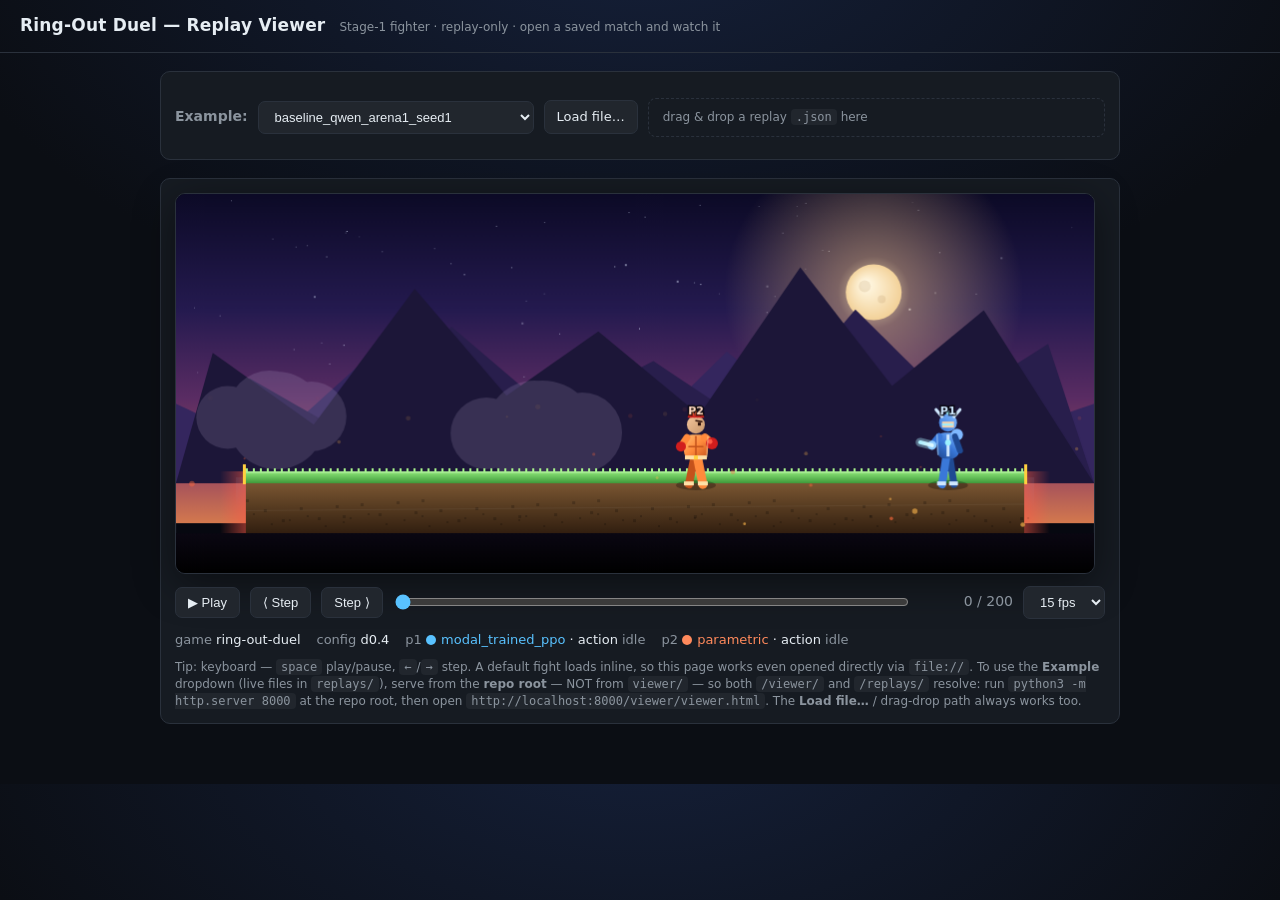
==== commit 7aee67cb: "stage6(koth): capture + view KOTH cross-game replays with the target zone The KOTH cross-game runs t" ====
--- a/viewer/viewer.html
+++ b/viewer/viewer.html
@@ -104,6 +104,7 @@
     </div>
 
     <div class="meta">
+      <span><b>game</b> <span id="mGame">–</span></span>
       <span><b>config</b> <span id="mConfig">–</span></span>
       <span><b>p1</b> <span class="swatch" style="background:var(--p1)"></span><span class="p1c" id="mP1">–</span> · action <b id="aP1">–</b></span>
       <span><b>p2</b> <span class="swatch" style="background:var(--p2)"></span><span class="p2c" id="mP2">–</span> · action <b id="aP2">–</b></span>
@@ -329,6 +330,7 @@
   scrub.max = data.frames.length - 1;
   scrub.value = 0;
   const m = data.meta || {};
+  $("mGame").textContent = m.game ?? "ring-out-duel";
   $("mConfig").textContent = m.config ?? "?";
   $("mP1").textContent = m.p1_policy ?? "p1";
   $("mP2").textContent = m.p2_policy ?? "p2";
@@ -503,6 +505,99 @@
   ctx.fillRect(0, groundY + bodyH, W, H - groundY - bodyH);
 }
 
+// ============================================================================
+// KOTH TARGET ZONE — the "hill" the two Students fight to control.
+//   Resolve the zone geometry from the replay (KOTH traces carry it; fighter
+//   traces do not, so this returns null and the overlay is skipped). The zone is
+//   drawn ON the platform, beneath the fighters, as a glowing capture band with a
+//   centre flag — so a KOTH replay reads as King-of-the-Hill, not a plain duel.
+//   Coordinates are the SAME sim-x space as the platform, mapped via geo.sx.
+// ============================================================================
+function zoneGeometry(data, plat) {
+  if (!data) return null;
+  const meta = data.meta || {};
+  const isKoth = (meta.game === "koth" || meta.game === "king-of-the-hill");
+  // Accept several shapes: meta.zone {center,half|lo,hi}, or top-level zone_* fields.
+  let z = meta.zone || data.zone || null;
+  let lo, hi, center;
+  if (z && typeof z === "object") {
+    if (z.lo != null && z.hi != null) { lo = +z.lo; hi = +z.hi; }
+    else if (z.center != null && z.half != null) { lo = +z.center - +z.half; hi = +z.center + +z.half; }
+    else if (z.center_frac != null && z.half != null) {
+      const c = +z.center_frac * (plat.x_right - plat.x_left) + plat.x_left;
+      lo = c - +z.half; hi = c + +z.half;
+    }
+  } else if (data.zone_center != null && data.zone_half != null) {
+    lo = +data.zone_center - +data.zone_half; hi = +data.zone_center + +data.zone_half;
+  } else if (meta.zone_center != null && meta.zone_half != null) {
+    lo = +meta.zone_center - +meta.zone_half; hi = +meta.zone_center + +meta.zone_half;
+  }
+  // Only draw when this is a KOTH trace OR explicit zone fields are present.
+  if (lo == null || hi == null || !isFinite(lo) || !isFinite(hi)) return null;
+  if (!isKoth && !z && data.zone_center == null && meta.zone_center == null) return null;
+  center = (lo + hi) / 2;
+  return { lo, hi, center };
+}
+
+function drawZone(plat, geo, data, t) {
+  const zg = zoneGeometry(data, plat);
+  if (!zg) return;
+  const { sx, groundY } = geo;
+  const topH = 12;                 // matches the grass-cap thickness in drawStage
+  const zL = sx(zg.lo), zR = sx(zg.hi);
+  const zW = Math.max(2, zR - zL);
+  const capY = groundY - topH;     // top of the platform grass
+
+  const pulse = 0.5 + 0.3 * (0.5 + 0.5 * Math.sin(t * 2.2));
+
+  ctx.save();
+  // --- capture band on the platform surface (gold "hill" zone) ---
+  const band = ctx.createLinearGradient(0, capY - 60, 0, groundY + 6);
+  band.addColorStop(0, "rgba(255,210,90,0)");
+  band.addColorStop(0.72, "rgba(255,196,64," + (0.16 * pulse).toFixed(3) + ")");
+  band.addColorStop(1, "rgba(255,176,40," + (0.34 * pulse).toFixed(3) + ")");
+  ctx.fillStyle = band;
+  ctx.fillRect(zL, capY - 60, zW, 60 + topH + 6);
+
+  // bright contact line where the zone meets the grass
+  ctx.fillStyle = "rgba(255,224,120," + (0.85 * pulse).toFixed(3) + ")";
+  ctx.fillRect(zL, capY - 1, zW, 3);
+
+  // zone boundary posts (the edges of the hill)
+  ctx.strokeStyle = "rgba(255,210,90," + (0.7 * pulse).toFixed(3) + ")";
+  ctx.lineWidth = 2;
+  ctx.setLineDash([5, 4]);
+  for (const ex of [zL, zR]) {
+    ctx.beginPath();
+    ctx.moveTo(ex, capY - 54);
+    ctx.lineTo(ex, groundY + 2);
+    ctx.stroke();
+  }
+  ctx.setLineDash([]);
+
+  // --- centre flag (marks the hill) ---
+  const cX = sx(zg.center);
+  const poleTop = capY - 50;
+  ctx.strokeStyle = "#ffe9a8";
+  ctx.lineWidth = 2;
+  ctx.beginPath();
+  ctx.moveTo(cX, capY); ctx.lineTo(cX, poleTop); ctx.stroke();
+  const flutter = 3 * Math.sin(t * 4 + 1);
+  ctx.fillStyle = "#ffcf3f";
+  ctx.beginPath();
+  ctx.moveTo(cX, poleTop);
+  ctx.lineTo(cX + 18, poleTop + 5 + flutter);
+  ctx.lineTo(cX, poleTop + 12);
+  ctx.closePath(); ctx.fill();
+
+  // --- label so the viewer reads as King-of-the-Hill ---
+  ctx.fillStyle = "rgba(255,233,168,0.92)";
+  ctx.font = "600 12px ui-sans-serif, system-ui, sans-serif";
+  ctx.textAlign = "center";
+  ctx.fillText("HILL", cX, poleTop - 6);
+  ctx.restore();
+}
+
 function cloud(x, y, r) {
   ctx.beginPath();
   ctx.arc(x, y, r * 0.6, 0, Math.PI * 2);
@@ -603,6 +698,10 @@
   // --- layered, animated stage ---
   drawStage(plat, geo, animClock);
 
+  // --- KOTH target zone (the hill) drawn ON the platform, beneath the fighters.
+  //     No-op for fighter traces (no zone) so the fighter view is unchanged. ---
+  drawZone(plat, geo, replay, animClock);
+
   // interpolated bodies for smooth motion
   const b1 = interpBody("p1", sub);
   const b2 = interpBody("p2", sub);
@@ -630,13 +729,20 @@
 
   // --- end banner ---
   if (last) {
-    const w = (replay.meta && replay.meta.winner) || "draw";
+    const meta = replay.meta || {};
+    const w = meta.winner || "draw";
+    const isKoth = (meta.game === "koth" || meta.game === "king-of-the-hill");
     banner.style.display = "block";
     if (w === "draw") {
-      banner.textContent = "Draw — no ring-out within the step budget.";
+      banner.textContent = isKoth
+        ? "Draw — zone-time tied at the step budget."
+        : "Draw — no ring-out within the step budget.";
       banner.style.background = "#1c1f12"; banner.style.borderColor = "#5a4a1f";
     } else {
-      banner.textContent = "Winner: " + w.toUpperCase();
+      const zt = meta.zone_time_final;
+      const heldBy = (isKoth && Array.isArray(zt))
+        ? "  (held the hill " + zt[w === "p1" ? 0 : 1] + " ticks)" : "";
+      banner.textContent = (isKoth ? "Hill held by: " : "Winner: ") + w.toUpperCase() + heldBy;
       banner.style.background = "#11210f"; banner.style.borderColor = "#1f5a23";
     }
   } else {
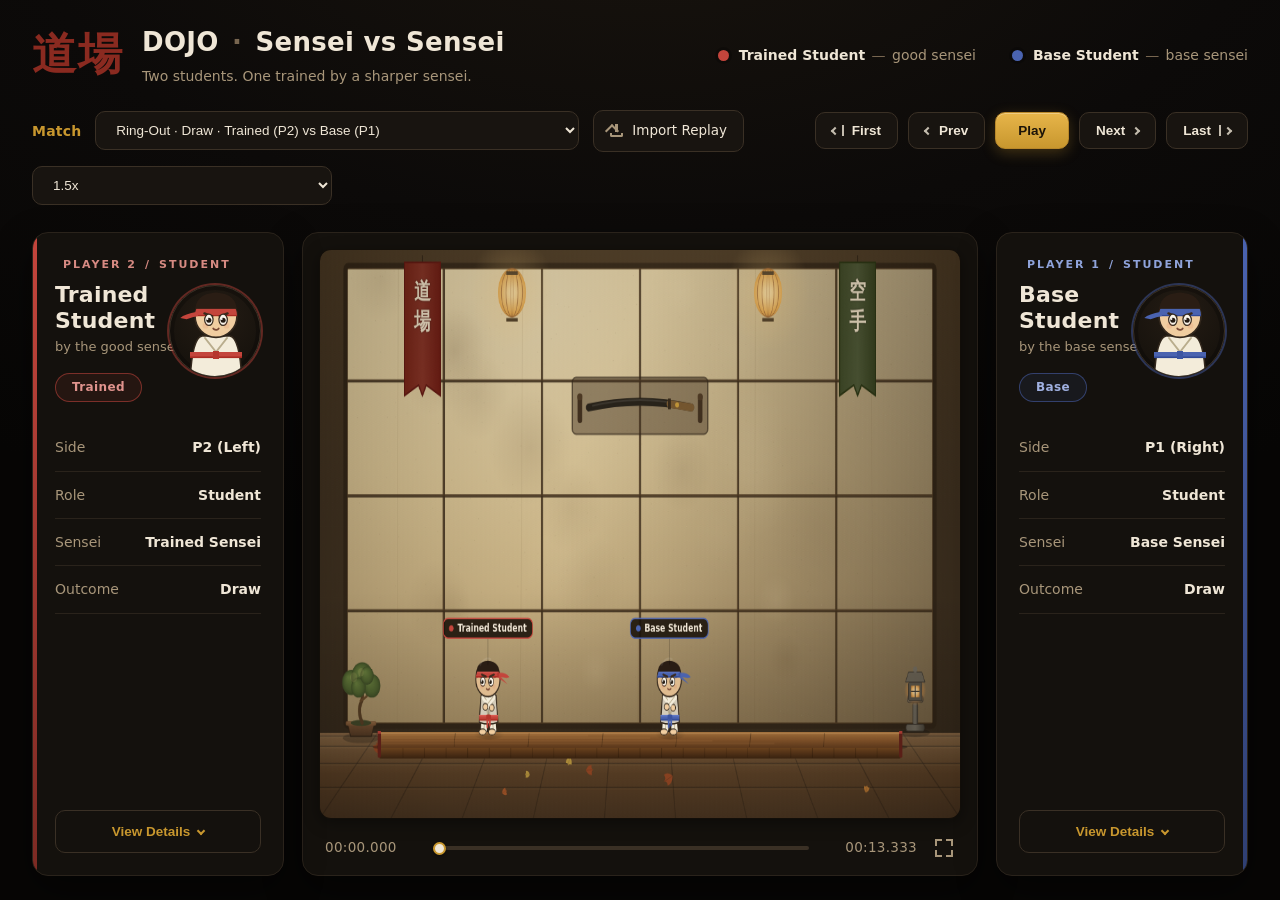
==== commit 35916509: "population" ====
--- a/viewer/viewer.html
+++ b/viewer/viewer.html
@@ -3,1202 +3,2153 @@
 <head>
 <meta charset="utf-8" />
 <meta name="viewport" content="width=device-width, initial-scale=1" />
-<title>Ring-Out Duel — Replay Viewer</title>
+<title>DOJO — Sensei vs Sensei · Replay Viewer</title>
 <style>
   :root {
-    --bg: #0b0e14;
-    --panel: #161b22;
-    --line: #2a313c;
-    --ink: #e6edf3;
-    --muted: #8b949e;
-    --p1: #59c2ff;
-    --p2: #ff8a5c;
-    --accent: #3fb950;
-    --warn: #d29922;
+    /* dojo palette — sumi-ink ground, warm washi, muted lacquer accents */
+    --bg:        #0c0a09;     /* sumi-ink near-black ground */
+    --bg2:       #070605;
+    --panel:     #14110d;     /* calm dark panel */
+    --panel2:    #1a1611;
+    --line:      #2a231b;     /* quiet hairline */
+    --line2:     #3a3025;
+    --ink:       #efe6d6;
+    --muted:     #a8967a;
+    --muted2:    #786650;
+    --paper:     #ece1c8;
+    --lacquer:   #8a2a20;     /* deep red lacquer */
+    --gold:      #c8972e;
+    /* the two students — belt colors (muted, never neon) */
+    --trained:   #c4453c;     /* muted red — trained student (good sensei) */
+    --base:      #4a63b0;     /* muted blue — base student (base sensei) */
+    --accent:    #c8972e;
+    --warn:      #d29922;
   }
   * { box-sizing: border-box; }
+  html, body { height: 100%; }
   body {
-    margin: 0; background: radial-gradient(1200px 700px at 50% -10%, #15203a 0%, var(--bg) 60%);
+    margin: 0;
     color: var(--ink);
-    font: 14px/1.4 ui-sans-serif, system-ui, -apple-system, Segoe UI, Roboto, sans-serif;
-  }
+    font: 14px/1.45 ui-sans-serif, system-ui, -apple-system, "Segoe UI", Roboto, sans-serif;
+    background:
+      radial-gradient(1200px 680px at 50% -14%, #19140e 0%, var(--bg) 52%, var(--bg2) 100%);
+    -webkit-font-smoothing: antialiased;
+    min-height: 100vh;
+    display: flex; flex-direction: column;
+  }
+
+  /* full-width header band, generous side margins matching the reference (~1.3% gutter) */
   header {
-    padding: 14px 20px; border-bottom: 1px solid var(--line);
-    display: flex; align-items: baseline; gap: 14px; flex-wrap: wrap;
-  }
-  header h1 { font-size: 17px; margin: 0; font-weight: 650; letter-spacing: .2px; }
-  header .sub { color: var(--muted); font-size: 12px; }
-  main { max-width: 1000px; margin: 0 auto; padding: 18px 20px 60px; }
-  .row { display: flex; gap: 18px; flex-wrap: wrap; align-items: flex-start; }
-  .panel {
-    background: var(--panel); border: 1px solid var(--line);
-    border-radius: 10px; padding: 14px;
-  }
-  .controls { display: flex; gap: 10px; align-items: center; flex-wrap: wrap; margin-top: 12px; }
+    padding: 24px 32px 20px;
+    display: flex; align-items: center; gap: 24px; flex-wrap: wrap;
+  }
+  .brand {
+    display: flex; align-items: center; gap: 18px;
+  }
+  .kanji {
+    font-family: "Hiragino Mincho ProN", "Yu Mincho", "Songti SC", serif;
+    font-size: 44px; line-height: 1;
+    color: var(--lacquer);
+    font-weight: 600;
+    letter-spacing: 2px;
+  }
+  header h1 {
+    font-size: 26px; margin: 0; font-weight: 700; letter-spacing: .3px;
+  }
+  header h1 .dim { color: var(--muted2); font-weight: 600; margin: 0 4px; }
+  header .sub { color: var(--muted); font-size: 14px; margin-top: 4px; }
+  .headtxt { display: flex; flex-direction: column; }
+  .legend { margin-left: auto; display: flex; gap: 36px; align-items: center; font-size: 14px; flex-wrap: wrap; color: var(--muted); }
+  .legend .dot { width: 11px; height: 11px; border-radius: 50%; display: inline-block; vertical-align: middle; margin-right: 10px; box-shadow: 0 0 0 3px rgba(0,0,0,.25); }
+  .legend b { font-weight: 650; color: var(--ink); }
+  .legend .sep { color: var(--muted2); margin: 0 2px; }
+
+  /* main fills the remaining viewport height so there is no dead void below the arena */
+  main {
+    flex: 1;
+    width: 100%;
+    margin: 0 auto;
+    padding: 4px 32px 24px;
+    display: flex; flex-direction: column;
+  }
+
+  .controls-bar {
+    display: flex; gap: 14px; align-items: center; flex-wrap: wrap;
+  }
+  .controls-bar .lbl { color: var(--accent); font-weight: 700; font-size: 14px; letter-spacing: .2px; }
+
   select, button, label.file {
-    background: #21262d; color: var(--ink); border: 1px solid var(--line);
-    border-radius: 7px; padding: 7px 12px; font-size: 13px; cursor: pointer;
-  }
-  button:hover, label.file:hover { border-color: #3d444d; }
-  button:disabled { opacity: .45; cursor: default; }
-  input[type=range] { flex: 1; min-width: 180px; accent-color: var(--p1); }
-  #canvas {
-    background: #060810; border: 1px solid var(--line); border-radius: 10px;
-    display: block; width: 100%; max-width: 920px;
-    box-shadow: 0 10px 40px rgba(0,0,0,.45), inset 0 0 0 1px rgba(255,255,255,.02);
-  }
-  #drop {
-    border: 1.5px dashed var(--line); border-radius: 8px; padding: 10px 14px;
-    color: var(--muted); font-size: 12px; transition: .15s; flex: 1; min-width: 200px;
-  }
-  #drop.hot { border-color: var(--accent); color: var(--accent); background: #11210f; }
-  .meta { display: flex; gap: 16px; flex-wrap: wrap; margin-top: 12px; font-size: 13px; }
-  .meta b { color: var(--muted); font-weight: 500; }
-  .swatch { display: inline-block; width: 10px; height: 10px; border-radius: 50%; vertical-align: middle; margin-right: 5px; }
-  .p1c { color: var(--p1); } .p2c { color: var(--p2); }
-  #banner {
-    margin-top: 12px; padding: 10px 14px; border-radius: 8px; font-weight: 650;
-    background: #11210f; border: 1px solid #1f5a23; display: none; font-size: 15px;
-  }
-  #frameLabel { font-variant-numeric: tabular-nums; color: var(--muted); min-width: 92px; text-align: right; }
-  .hint { color: var(--muted); font-size: 12px; margin-top: 10px; }
-  code { background: #21262d; padding: 1px 5px; border-radius: 4px; font-size: 12px; }
-  .err { color: var(--warn); font-size: 12px; margin-top: 8px; }
+    background: #181410; color: var(--ink);
+    border: 1px solid var(--line2); border-radius: 10px;
+    padding: 10px 16px; font-size: 13.5px; cursor: pointer;
+    transition: border-color .15s, background .15s, color .15s, transform .05s;
+  }
+  select { min-width: 300px; }
+  select optgroup { color: var(--gold); font-style: normal; font-weight: 700; background: #100d0a; }
+  select option { color: var(--ink); background: #181410; font-weight: 400; }
+  button:hover, label.file:hover, select:hover { border-color: var(--line2); background: #211b15; }
+  button:active { transform: translateY(1px); }
+  button:disabled { opacity: .4; cursor: default; }
+
+  /* Import Replay button — quiet, with an upload glyph */
+  .btn-import { display: inline-flex; align-items: center; gap: 9px; color: var(--ink); }
+  .btn-import .ic {
+    width: 13px; height: 13px; position: relative; display: inline-block;
+  }
+  .btn-import .ic::before { /* arrow shaft + head */
+    content: ""; position: absolute; left: 5px; top: 0; width: 3px; height: 8px; background: var(--muted);
+  }
+  .btn-import .ic::after {
+    content: ""; position: absolute; left: 2px; top: 0; width: 8px; height: 8px;
+    border-left: 2px solid var(--muted); border-top: 2px solid var(--muted);
+    transform: rotate(45deg); transform-origin: top left;
+  }
+  .btn-import .tray {
+    position: absolute; left: 0; bottom: 0; width: 13px; height: 4px;
+    border: 2px solid var(--muted); border-top: 0; border-radius: 0 0 2px 2px;
+  }
+  .btn-import:hover .ic::before, .btn-import:hover .ic::after { background: var(--accent); border-color: var(--accent); }
+  .btn-import:hover .tray { border-color: var(--accent); }
+
+  /* transport cluster — separated rounded pills, amber standalone Play */
+  .transport-cluster {
+    display: inline-flex; align-items: center; gap: 10px;
+  }
+  .transport-cluster .tb {
+    background: #181410; border: 1px solid var(--line2);
+    border-radius: 10px; padding: 10px 16px; color: var(--ink);
+    display: inline-flex; align-items: center; gap: 8px; font-weight: 600; font-size: 13.5px;
+    transition: border-color .15s, background .15s, color .15s, transform .05s;
+  }
+  .transport-cluster .tb .gl,
+  .transport-cluster .tb .gl-chev,
+  .transport-cluster .tb .gl-bar { opacity: .8; }
+  .transport-cluster .tb:hover { background: #211b15; border-color: var(--line2); color: var(--ink); }
+  .transport-cluster .tb:active { transform: translateY(1px); }
+  .transport-cluster .tb.play {
+    color: #1c1408; font-weight: 700; padding: 10px 22px;
+    border-color: #b9882a;
+    background: linear-gradient(180deg, #e7b54a, var(--gold));
+    box-shadow: inset 0 1px 0 rgba(255,255,255,.30), 0 4px 14px rgba(200,151,46,.28);
+  }
+  .transport-cluster .tb.play .gl { opacity: 1; }
+  .transport-cluster .tb.play:hover { background: linear-gradient(180deg, #efbe55, #d4a234); }
+  /* glyphs */
+  .gl { width: 0; height: 0; display: inline-block; }
+  .gl-play { border-left: 8px solid currentColor; border-top: 5px solid transparent; border-bottom: 5px solid transparent; }
+  .tb.playing .gl-play { width: 8px; height: 11px; border: 0; background: linear-gradient(90deg, currentColor 0 3px, transparent 3px 5px, currentColor 5px 8px); }
+  .gl-chev { width: 6px; height: 6px; border-right: 2px solid currentColor; border-bottom: 2px solid currentColor; }
+  .gl-prev { transform: rotate(135deg); }
+  .gl-next { transform: rotate(-45deg); }
+  .gl-end { display: inline-flex; align-items: center; gap: 0; }
+  .gl-bar { width: 2px; height: 11px; background: currentColor; }
+  #drop { display: none; }
+  #loadErr { color: var(--warn); font-size: 12px; margin-top: 10px; min-height: 1px; }
+
+  /* === arena layout: panel | stage | panel ===
+     reference proportions @1672w → 277 : 1037 : 276 ≈ 1 : 3.75 : 1, ~20px gutters.
+     Fixed side columns so the central arena stays the dominant element. */
+  .arena {
+    margin-top: 16px;
+    flex: 1;
+    display: grid;
+    grid-template-columns: 288px minmax(560px, 1fr) 288px;
+    gap: 24px;
+    align-items: stretch;
+  }
+  @media (max-width: 1280px) {
+    .arena { grid-template-columns: 252px minmax(480px, 1fr) 252px; gap: 18px; }
+  }
+  @media (max-width: 1080px) {
+    .arena { grid-template-columns: 1fr; }
+    .spec-panel { order: 3; }
+    .stage-wrap { order: 1; }
+  }
+
+  /* === spec panels === */
+  .spec-panel {
+    position: relative;
+    background: var(--panel);
+    border: 1px solid var(--line); border-radius: 16px;
+    padding: 24px 22px 22px; overflow: hidden;
+    display: flex; flex-direction: column;
+    box-shadow: 0 14px 38px rgba(0,0,0,.45);
+  }
+  /* a single quiet accent edge — the only team color on the panel chrome */
+  .spec-panel.left::before, .spec-panel.right::before {
+    content: ""; position: absolute; top: 0; bottom: 0; width: 4px;
+  }
+  .spec-panel.left::before  { left: 0;  background: linear-gradient(180deg, var(--trained), #7c2a23); }
+  .spec-panel.right::before { right: 0; background: linear-gradient(180deg, var(--base), #2f3f72); }
+
+  /* the name/avatar header: name block left, circular portrait floated right (mirrored R) */
+  .panel-head { position: relative; min-height: 96px; }
+  .spec-panel.right .panel-head { text-align: left; }
+  .spec-panel .role {
+    font-size: 11px; letter-spacing: 2px; text-transform: uppercase;
+    font-weight: 700; display: flex; align-items: center; gap: 8px;
+  }
+  .spec-panel.left  .role { color: #d68a82; }
+  .spec-panel.right .role { color: #8fa3da; }
+  .spec-panel.right .role { justify-content: flex-start; }
+  .spec-panel .name { font-size: 22px; font-weight: 700; margin-top: 10px; letter-spacing: .2px; line-height: 1.15; max-width: 150px; }
+  .spec-panel .sensei { font-size: 13px; color: var(--muted); margin-top: 5px; }
+
+  /* circular gi avatar portrait — floated to the outer/inner corner like the reference */
+  .avatar {
+    width: 92px; height: 92px; border-radius: 50%;
+    position: absolute; top: 28px; right: 0;
+    background:
+      radial-gradient(70% 70% at 50% 32%, #241c14 0%, #15110c 100%);
+    border: 1px solid var(--line2);
+    display: grid; place-items: center; overflow: hidden;
+  }
+  .spec-panel.right .avatar { right: 0; left: auto; }
+  .spec-panel.left  .avatar { box-shadow: inset 0 0 0 4px rgba(0,0,0,.25), 0 0 0 2px rgba(196,69,60,.45); }
+  .spec-panel.right .avatar { box-shadow: inset 0 0 0 4px rgba(0,0,0,.25), 0 0 0 2px rgba(74,99,176,.45); }
+  .avatar canvas { display: block; width: 92px; height: 92px; }
+
+  .side-pill {
+    align-self: flex-start; margin-top: 16px; padding: 5px 16px; border-radius: 999px;
+    font-size: 12px; font-weight: 700; letter-spacing: .4px;
+    border: 1px solid transparent;
+  }
+  .side-pill.trained { color: #e0938d; border-color: rgba(196,69,60,.55); background: rgba(196,69,60,.10); }
+  .side-pill.base    { color: #9fb0e0; border-color: rgba(74,99,176,.55);  background: rgba(74,99,176,.10); }
+
+  .spec-rows { margin-top: 22px; }
+  .spec-row {
+    display: flex; justify-content: space-between; gap: 10px;
+    padding: 13px 0; border-bottom: 1px solid var(--line);
+    font-size: 14px; align-items: baseline;
+  }
+  .spec-row .k { color: var(--muted); font-weight: 500; white-space: nowrap; }
+  .spec-row .v { color: var(--ink); text-align: right; font-weight: 600; font-variant-numeric: tabular-nums; }
+  .spec-row .v.dimv { color: var(--muted2); font-weight: 500; }
+  .spec-row .v .win-mark {
+    color: var(--gold); font-weight: 700; margin-left: 7px; font-size: 12px;
+  }
+  .spec-section {
+    font-size: 10px; letter-spacing: 1.6px; text-transform: uppercase;
+    color: var(--muted2); font-weight: 700; padding: 16px 0 2px;
+  }
+  .spec-extra { display: none; }
+  .spec-extra.open { display: block; }
+
+  /* View Details toggle — pinned to the bottom of the panel */
+  .details-btn {
+    margin-top: auto; width: 100%;
+    background: transparent; border: 1px solid var(--line2); border-radius: 10px;
+    padding: 13px; color: var(--accent); font-weight: 600; font-size: 13.5px;
+    display: inline-flex; align-items: center; justify-content: center; gap: 8px;
+  }
+  .details-btn:hover { background: #1c1812; color: var(--ink); border-color: var(--line2); }
+  .details-btn .chev {
+    width: 6px; height: 6px; border-right: 2px solid currentColor; border-bottom: 2px solid currentColor;
+    transform: rotate(45deg); transition: transform .18s; margin-top: -2px;
+  }
+  .details-btn.open .chev { transform: rotate(-135deg); margin-top: 2px; }
+
+  /* === stage === */
+  .stage-wrap {
+    background: var(--panel);
+    border: 1px solid var(--line); border-radius: 16px; padding: 16px;
+    box-shadow: 0 14px 38px rgba(0,0,0,.45);
+    display: flex; flex-direction: column;
+  }
+  .canvas-frame {
+    position: relative; border-radius: 12px; overflow: hidden;
+    border: 1px solid #120e09;
+    box-shadow: 0 4px 16px rgba(0,0,0,.4);
+    flex: 1;
+    /* hold the reference's taller arena shape regardless of column width */
+    aspect-ratio: 1000 / 640;
+    min-height: 0;
+  }
+  #canvas { display: block; width: 100%; height: 100%; background: #100b06; }
+
+  .transport { display: flex; gap: 16px; align-items: center; margin-top: 16px; padding: 2px 6px 0; }
+  .transport .ts {
+    font-variant-numeric: tabular-nums; color: var(--muted); font-size: 13.5px;
+    min-width: 90px; letter-spacing: .3px;
+  }
+  .transport .ts.right { text-align: right; }
+  .transport input[type=range] {
+    flex: 1; min-width: 120px; height: 4px; -webkit-appearance: none; appearance: none;
+    background: var(--line2); border-radius: 4px; cursor: pointer; accent-color: var(--gold);
+  }
+  .transport input[type=range]::-webkit-slider-thumb {
+    -webkit-appearance: none; width: 13px; height: 13px; border-radius: 50%;
+    background: var(--ink); border: 2px solid var(--gold); margin-top: 0;
+    box-shadow: 0 1px 3px rgba(0,0,0,.5);
+  }
+  .transport input[type=range]::-moz-range-thumb {
+    width: 13px; height: 13px; border-radius: 50%; background: var(--ink); border: 2px solid var(--gold);
+  }
+  .fs-btn {
+    background: transparent; border: 0; padding: 4px; color: var(--muted); cursor: pointer;
+    width: 22px; height: 22px; position: relative; flex: none;
+  }
+  .fs-btn:hover { color: var(--ink); background: transparent; }
+  .fs-btn .c { position: absolute; width: 7px; height: 7px; }
+  .fs-btn .c1 { top: 2px; left: 2px;  border-left: 2px solid currentColor; border-top: 2px solid currentColor; }
+  .fs-btn .c2 { top: 2px; right: 2px; border-right: 2px solid currentColor; border-top: 2px solid currentColor; }
+  .fs-btn .c3 { bottom: 2px; left: 2px;  border-left: 2px solid currentColor; border-bottom: 2px solid currentColor; }
+  .fs-btn .c4 { bottom: 2px; right: 2px; border-right: 2px solid currentColor; border-bottom: 2px solid currentColor; }
+
+  /* The big victory plaque is gone by design — the outcome reads quietly in the
+     side panels (see "Outcome" row + small winner mark). #banner is kept in the
+     DOM but never shown, so legacy show/hideVerdict calls are harmless no-ops. */
+  #banner { display: none !important; }
 </style>
 </head>
 <body>
 <header>
-  <h1>Ring-Out Duel — Replay Viewer</h1>
-  <span class="sub">Stage-1 fighter · replay-only · open a saved match and watch it</span>
-</header>
-
-<main>
-  <div class="panel">
-    <div class="controls">
-      <label for="replaySel"><b style="color:var(--muted)">Example:</b></label>
-      <select id="replaySel"></select>
-      <label class="file">
-        Load file…
-        <input id="fileInput" type="file" accept=".json,application/json" hidden />
-      </label>
-      <div id="drop">drag &amp; drop a replay <code>.json</code> here</div>
-    </div>
-    <div id="loadErr" class="err"></div>
-  </div>
-
-  <div class="panel" style="margin-top:18px">
-    <canvas id="canvas" width="920" height="380"></canvas>
-
-    <div class="controls">
-      <button id="playBtn">▶ Play</button>
-      <button id="stepBack">⟨ Step</button>
-      <button id="stepFwd">Step ⟩</button>
-      <input id="scrub" type="range" min="0" max="0" value="0" />
-      <span id="frameLabel">0 / 0</span>
-      <select id="speed">
-        <option value="33">30 fps</option>
-        <option value="66" selected>15 fps</option>
-        <option value="100">10 fps</option>
-        <option value="200">5 fps</option>
-      </select>
-    </div>
-
-    <div class="meta">
-      <span><b>game</b> <span id="mGame">–</span></span>
-      <span><b>config</b> <span id="mConfig">–</span></span>
-      <span><b>p1</b> <span class="swatch" style="background:var(--p1)"></span><span class="p1c" id="mP1">–</span> · action <b id="aP1">–</b></span>
-      <span><b>p2</b> <span class="swatch" style="background:var(--p2)"></span><span class="p2c" id="mP2">–</span> · action <b id="aP2">–</b></span>
-    </div>
-
-    <div id="banner"></div>
-    <div class="hint">
-      Tip: keyboard — <code>space</code> play/pause, <code>←</code>/<code>→</code> step.
-      A default fight loads inline, so this page works even opened directly via
-      <code>file://</code>. To use the <b>Example</b> dropdown (live files in
-      <code>replays/</code>), serve from the <b>repo root</b> — NOT from
-      <code>viewer/</code> — so both <code>/viewer/</code> and <code>/replays/</code>
-      resolve: run <code>python3 -m http.server 8000</code> at the repo root, then open
-      <code>http://localhost:8000/viewer/viewer.html</code>. The <b>Load file…</b> /
-      drag-drop path always works too.
+  <div class="brand">
+    <span class="kanji">道場</span>
+    <div class="headtxt">
+      <h1>DOJO <span class="dim">·</span> Sensei vs Sensei</h1>
+      <span class="sub">Two students. One trained by a sharper sensei.</span>
     </div>
   </div>
+  <div class="legend">
+    <span><span class="dot" style="background:var(--trained)"></span><b>Trained Student</b> <span class="sep">—</span> good sensei</span>
+    <span><span class="dot" style="background:var(--base)"></span><b>Base Student</b> <span class="sep">—</span> base sensei</span>
+  </div>
+</header>
+
+<main>
+  <div class="controls-bar">
+    <span class="lbl">Match</span>
+    <select id="replaySel"></select>
+    <label class="file btn-import" title="Load a replay .json">
+      <span class="ic"><span class="tray"></span></span> Import Replay
+      <input id="fileInput" type="file" accept=".json,application/json" hidden />
+    </label>
+    <div id="drop"></div>
+    <div class="transport-cluster" style="margin-left:auto">
+      <button id="firstBtn" class="tb" title="First frame"><span class="gl gl-chev gl-prev"></span><span class="gl-bar" style="margin-left:-4px"></span> First</button>
+      <button id="stepBack" class="tb" title="Previous frame"><span class="gl gl-chev gl-prev"></span> Prev</button>
+      <button id="playBtn" class="tb play" title="Play / pause"><span class="gl gl-play"></span> <span id="playLbl">Play</span></button>
+      <button id="stepFwd" class="tb" title="Next frame">Next <span class="gl gl-chev gl-next"></span></button>
+      <button id="lastBtn" class="tb" title="Last frame">Last <span class="gl-bar" style="margin-right:-4px"></span><span class="gl gl-chev gl-next"></span></button>
+    </div>
+    <select id="speed" title="playback speed">
+      <option value="33">2x</option>
+      <option value="50" selected>1.5x</option>
+      <option value="66">1x</option>
+      <option value="100">0.75x</option>
+      <option value="200">0.5x</option>
+    </select>
+  </div>
+  <div id="loadErr"></div>
+
+  <div class="arena">
+    <!-- LEFT spec panel (trained student) -->
+    <aside class="spec-panel left" id="panelL">
+      <div class="panel-head">
+        <div class="role"><span class="dot" id="L_dot"></span><span id="L_pslot">Player 2</span> <span class="sep">/</span> <span id="L_role">Student</span></div>
+        <div class="name" id="L_name">—</div>
+        <div class="sensei" id="L_sensei">—</div>
+        <div class="avatar"><canvas id="L_avatar" width="92" height="92"></canvas></div>
+      </div>
+      <span class="side-pill" id="L_pill">—</span>
+      <div class="spec-rows" id="L_rows"></div>
+      <button class="details-btn" id="L_details">View Details <span class="chev"></span></button>
+    </aside>
+
+    <!-- CENTER stage -->
+    <section class="stage-wrap">
+      <div class="canvas-frame">
+        <canvas id="canvas" width="1000" height="640"></canvas>
+      </div>
+      <div class="transport">
+        <span class="ts" id="timeCur">00:00.000</span>
+        <input id="scrub" type="range" min="0" max="0" value="0" />
+        <span class="ts right" id="timeTot">00:00.000</span>
+        <button class="fs-btn" id="fsBtn" title="Fullscreen"><span class="c c1"></span><span class="c c2"></span><span class="c c3"></span><span class="c c4"></span></button>
+      </div>
+      <div id="banner"></div>
+    </section>
+
+    <!-- RIGHT spec panel (base student) -->
+    <aside class="spec-panel right" id="panelR">
+      <div class="panel-head">
+        <div class="role"><span class="dot" id="R_dot"></span><span id="R_pslot">Player 1</span> <span class="sep">/</span> <span id="R_role">Student</span></div>
+        <div class="name" id="R_name">—</div>
+        <div class="sensei" id="R_sensei">—</div>
+        <div class="avatar"><canvas id="R_avatar" width="92" height="92"></canvas></div>
+      </div>
+      <span class="side-pill" id="R_pill">—</span>
+      <div class="spec-rows" id="R_rows"></div>
+      <button class="details-btn" id="R_details">View Details <span class="chev"></span></button>
+    </aside>
+  </div>
 </main>
 
 <script>
-// ------------------------------------------------------------------ discovery
-// The Example dropdown is populated DYNAMICALLY — there is NO hardcoded file
-// list — so any replay added to replays/ (e.g. modal_trained_*.json) shows up
-// automatically with nothing to keep in sync. When this page is served from the
-// repo root, `fetch("/replays/")` returns the http.server directory-listing HTML
-// (<a href="foo.json">…); we parse out every *.json href. If that listing is
-// unavailable or empty (some servers disable indexing), we fall back to
-// fetching replays/manifest.json (regenerate via viewer/make_manifest.py).
-// Under file:// neither fetch works — the inline DEFAULT_REPLAY + Load file… /
-// drag-drop fallbacks below cover that case.
-//
-// REPLAY_BASE is an ABSOLUTE path so file URLs resolve from the served root
-// regardless of how deep viewer.html sits. REPLAY_DIR is what we list.
-const REPLAY_DIR = "/replays/";
-const REPLAY_BASE = REPLAY_DIR;
-let EXAMPLES = [];          // filled in by discoverReplays() at boot
-
-// ------------------------------------------------------------------ inline default
-// A full replay embedded as a JS constant so opening this file directly via
-// file:// ALWAYS shows a fight — no server, no fetch(), no CORS. The http
-// dropdown still fetches the live files in ../replays/; this is only the
-// zero-dependency fallback. (Source: replays/scripted_vs_scripted.json.)
-const DEFAULT_REPLAY = {"meta":{"game":"ring-out-duel","config":"A","winner":"p1","frames":15,"p1_policy":"scripted","p2_policy":"scripted","seed":3,"schema":1},"platform":{"x_left":0.0,"x_right":10.0,"y":0.0},"frames":[{"p1":{"x":2.9586,"y":0.0,"facing":1,"action":"idle"},"p2":{"x":6.9737,"y":0.0,"facing":-1,"action":"idle"},"events":[]},{"p1":{"x":3.3086,"y":0.0,"facing":1,"action":"right"},"p2":{"x":6.6237,"y":0.0,"facing":-1,"action":"left"},"events":[]},{"p1":{"x":3.6586,"y":0.0,"facing":1,"action":"right"},"p2":{"x":6.2737,"y":0.0,"facing":-1,"action":"left"},"events":[]},{"p1":{"x":4.0086,"y":0.0,"facing":1,"action":"right"},"p2":{"x":5.9237,"y":0.0,"facing":-1,"action":"left"},"events":[]},{"p1":{"x":4.3586,"y":0.0,"facing":1,"action":"right"},"p2":{"x":5.5737,"y":0.0,"facing":-1,"action":"left"},"events":[]},{"p1":{"x":4.3586,"y":0.0,"facing":1,"action":"punch"},"p2":{"x":8.0737,"y":0.0,"facing":-1,"action":"punch"},"events":["p1_punch","p2_punch"]},{"p1":{"x":4.7086,"y":0.0,"facing":1,"action":"right"},"p2":{"x":7.7237,"y":0.0,"facing":-1,"action":"left"},"events":[]},{"p1":{"x":5.0586,"y":0.0,"facing":1,"action":"right"},"p2":{"x":7.3737,"y":0.0,"facing":-1,"action":"left"},"events":[]},{"p1":{"x":5.4086,"y":0.0,"facing":1,"action":"right"},"p2":{"x":7.0237,"y":0.0,"facing":-1,"action":"left"},"events":[]},{"p1":{"x":5.4086,"y":0.0,"facing":1,"action":"punch"},"p2":{"x":9.5237,"y":0.0,"facing":-1,"action":"punch"},"events":["p1_punch","p2_punch"]},{"p1":{"x":5.7586,"y":0.0,"facing":1,"action":"right"},"p2":{"x":9.1737,"y":0.0,"facing":-1,"action":"left"},"events":[]},{"p1":{"x":6.1086,"y":0.0,"facing":1,"action":"right"},"p2":{"x":8.8237,"y":0.0,"facing":-1,"action":"left"},"events":[]},{"p1":{"x":6.4586,"y":0.0,"facing":1,"action":"right"},"p2":{"x":8.4737,"y":0.0,"facing":-1,"action":"left"},"events":[]},{"p1":{"x":6.8086,"y":0.0,"facing":1,"action":"right"},"p2":{"x":8.1237,"y":0.0,"facing":-1,"action":"left"},"events":[]},{"p1":{"x":6.8086,"y":0.0,"facing":1,"action":"punch"},"p2":{"x":10.6237,"y":0.0,"facing":-1,"action":"punch"},"events":["p1_punch","p2_punch","p2_ringout"]}]};
-
-// ============================================================================
-//  GRAPHICS
-// ----------------------------------------------------------------------------
-//  Art approach: high-detail PROCEDURAL vector characters + a layered, animated
-//  parallax stage. Everything is drawn with the Canvas 2D API at runtime — no
-//  image files, no data-URIs, no network — so the viewer is 100% self-contained
-//  and works straight off file://.
-//
-//  Why procedural instead of embedded CC0 sprite sheets: the only stably-hosted
-//  fighter sheets we could reach (e.g. the Phaser-examples "brawler48x48.png")
-//  do not carry a clearly-documented CC0 license, and we won't embed a binary
-//  whose license we can't verify. So this is the "substantially upgraded
-//  procedural" path: bigger characters (~64px tall vs the old flat 16x16 grids),
-//  real shading + rim light, and smooth, continuously-interpolated multi-frame
-//  animation (idle breathing, run cycle, jump arc with squash/stretch,
-//  punch wind-up -> extend) rather than 1-frame-per-pose pixel swaps.
-//
-//  The two fighters are deliberately distinct designs:
-//    P1 "Frost Knight"  — cool blue plate armor, horned helm, energy blade arm.
-//    P2 "Ember Brawler"  — warm orange/red, flame mohawk, heavy red gloves.
-//  Art is original/generated for this project (no third-party assets).
-// ============================================================================
-
-// Logical character height in world->screen pixels (scaled where drawn).
-const FIGHTER_H = 64;
-
-// ----------------------------------------------------------------------------
-// Color kits per fighter. Each is a small named palette so the body, shading,
-// rim light and accent all stay coherent and easy to tune.
-const KIT = {
-  p1: {
-    name: "Frost Knight",
-    armor:    "#3a78d8",
-    armorHi:  "#7fb8ff",
-    armorLo:  "#1f4a93",
-    trim:     "#cfe8ff",
-    accent:   "#9bf0ff",   // crest / energy
-    rim:      "#bfe4ff",
-    skin:     "#f2d2b0",
-    skinLo:   "#cda988",
-    blade:    "#aef0ff",
-    bladeCore:"#ffffff",
-    tag:      "#cfe9ff",
+"use strict";
+// ===================================================================== config
+const REPLAY_BASE   = "../replays/";
+const MANIFEST_URL  = REPLAY_BASE + "manifest.json";
+const DASHBOARD_URL = "../output/stage6_report/dashboard.json";
+const DOJO_IMG_URL  = "assets/dojo.png";   // optional real-art backdrop
+
+// ===================================================================== sprite assets
+// Real CC0 fighter sprite sheets — LuizMelo "Martial Hero" pack (itch.io,
+// CC0 / Creative Commons Zero). Source repo (vendored copies):
+//   https://github.com/chriscourses/fighting-game  (samuraiMack, kenji)
+//   underlying art: https://luizmelo.itch.io/martial-hero  (CC0, free incl. commercial)
+// Each sheet is a single horizontal row of 200x200 frames; the character art
+// sits small + bottom-centred inside that 200px box (lots of transparent pad).
+// We use one character per side so trained vs base read as two distinct students,
+// then recolor each to the team color (red = Trained, blue = Base).
+const SPRITE_FRAME = 200;                       // px per frame (square)
+// Frame counts per animation, per character (verified from the PNG widths).
+const SPRITE_CHARS = {
+  samuraiMack: {
+    dir: "assets/sprites/samuraiMack/",
+    anims: {
+      Idle:    { file: "Idle.png",    frames: 8 },
+      Run:     { file: "Run.png",     frames: 8 },
+      Jump:    { file: "Jump.png",    frames: 2 },
+      Fall:    { file: "Fall.png",    frames: 2 },
+      Attack1: { file: "Attack1.png", frames: 6 },
+      Attack2: { file: "Attack2.png", frames: 6 },
+      TakeHit: { file: "TakeHit.png", frames: 4 },
+      Death:   { file: "Death.png",   frames: 6 },
+    },
   },
-  p2: {
-    name: "Ember Brawler",
-    armor:    "#ff8a3c",
-    armorHi:  "#ffc070",
-    armorLo:  "#c4521b",
-    trim:     "#ffe1a8",
-    accent:   "#ffd23c",   // flame / mohawk
-    rim:      "#ffd9a0",
-    skin:     "#f2c39a",
-    skinLo:   "#cb9a6e",
-    glove:    "#d11d1d",
-    gloveHi:  "#ff5a46",
-    tag:      "#ffd9c0",
+  kenji: {
+    dir: "assets/sprites/kenji/",
+    anims: {
+      Idle:    { file: "Idle.png",    frames: 4 },
+      Run:     { file: "Run.png",     frames: 8 },
+      Jump:    { file: "Jump.png",    frames: 2 },
+      Fall:    { file: "Fall.png",    frames: 2 },
+      Attack1: { file: "Attack1.png", frames: 4 },
+      Attack2: { file: "Attack2.png", frames: 4 },
+      TakeHit: { file: "TakeHit.png", frames: 3 },
+      Death:   { file: "Death.png",   frames: 7 },
+    },
   },
 };
-
-// ----------------------------------------------------------------------------
-// Map a replay action -> a high-level pose. The replay action vocab is fixed:
-//   idle / left / right / jump / punch
-function poseFor(action) {
-  if (action === "punch") return "punch";
-  if (action === "jump") return "jump";
-  if (action === "left" || action === "right") return "run";
-  return "idle";
-}
-
-// ------------------------------------------------------------------ state
+// Which character + team tint each side uses. Trained = red, Base = blue.
+const TEAM_CHAR = { trained: "samuraiMack", base: "kenji" };
+
+// Replay action -> animation name. punch alternates Attack1/Attack2.
+function animForAction(action, opts) {
+  const a = String(action || "idle").toLowerCase();
+  if (opts && opts.ko)  return "Death";
+  if (opts && opts.hit) return "TakeHit";
+  if (a === "punch")    return (opts && opts.attack2) ? "Attack2" : "Attack1";
+  if (a === "jump")     return (opts && opts.falling) ? "Fall" : "Jump";
+  if (a === "left" || a === "right") return "Run";
+  return "Idle";
+}
+
+// ---------- sprite store: load sheets, pre-bake a team-tinted copy of each ----------
+// spriteStore[char][anim] = { base: Image, tinted: { trained, base } (canvas), frames }
+const spriteStore = {};
+let spritesReady = false;
+let spritesPending = 0;
+
+// Recolor a sprite sheet toward the team color while preserving the original
+// luminance (so the cloth folds / shading survive). Two passes, both clipped to
+// the sprite silhouette via 'source-atop':
+//   1) 'color' blend stamps the team HUE onto the art (keeps brightness) — this
+//      is what makes red read as red and blue as blue, not muddy purple.
+//   2) a light 'overlay' pass deepens saturation in the mid-tones.
+// 'source-atop' means each pass only paints over existing (opaque) pixels, so
+// the transparent padding stays transparent.
+function bakeTinted(img, rgb, strength) {
+  const c = document.createElement("canvas");
+  c.width = img.width; c.height = img.height;
+  const x = c.getContext("2d");
+  x.drawImage(img, 0, 0);
+  const fill = `rgba(${rgb.r},${rgb.g},${rgb.b},1)`;
+
+  // pass 1: transfer the team hue, keep the art's luminance
+  x.globalCompositeOperation = "color";
+  x.globalAlpha = strength;
+  x.fillStyle = fill;
+  x.fillRect(0, 0, c.width, c.height);
+
+  // pass 2: punch up saturation a touch so the color is unmistakable
+  x.globalCompositeOperation = "overlay";
+  x.globalAlpha = strength * 0.45;
+  x.fillStyle = fill;
+  x.fillRect(0, 0, c.width, c.height);
+
+  // clip everything back to the original silhouette (drop any spill on padding)
+  x.globalCompositeOperation = "destination-in";
+  x.globalAlpha = 1;
+  x.drawImage(img, 0, 0);
+
+  x.globalCompositeOperation = "source-over";
+  x.globalAlpha = 1;
+  return c;
+}
+
+function loadSprites() {
+  const trainedRgb = hexToRgb(getCSS("--trained")) || { r: 196, g: 69, b: 60 };
+  const baseRgb    = hexToRgb(getCSS("--base"))    || { r: 74, g: 99, b: 176 };
+  for (const [char, def] of Object.entries(SPRITE_CHARS)) {
+    spriteStore[char] = {};
+    for (const [anim, info] of Object.entries(def.anims)) {
+      const rec = { base: null, frames: info.frames, tinted: { trained: null, base: null } };
+      spriteStore[char][anim] = rec;
+      spritesPending++;
+      const img = new Image();
+      img.onload = () => {
+        rec.base = img;
+        rec.tinted.trained = bakeTinted(img, trainedRgb, 0.82);
+        rec.tinted.base    = bakeTinted(img, baseRgb,    0.82);
+        if (--spritesPending === 0) { spritesReady = true; }
+        requestRender();
+      };
+      img.onerror = () => {
+        // missing sheet: leave rec.base null; renderer falls back to the
+        // procedural figure so the viewer never goes blank.
+        if (--spritesPending === 0) { spritesReady = true; }
+        requestRender();
+      };
+      img.src = def.dir + info.file;
+    }
+  }
+}
+
+// ----------------------------------------------------------- inline default
+// Full replay embedded so opening via file:// ALWAYS shows a fight — no server,
+// no fetch, no CORS. The http path upgrades to live files in ../replays/.
+const DEFAULT_REPLAY = {"meta":{"game":"ring-out-duel","config":"h2h-fighter","winner":"draw","frames":15,"p1_policy":"trained_student","p2_policy":"base_student","seed":3,"schema":1},"platform":{"x_left":0.0,"x_right":7.0,"y":0.0},"frames":[{"p1":{"x":2.30,"y":0.0,"facing":1,"action":"idle"},"p2":{"x":4.70,"y":0.0,"facing":-1,"action":"idle"},"events":[]},{"p1":{"x":2.55,"y":0.0,"facing":1,"action":"right"},"p2":{"x":4.45,"y":0.0,"facing":-1,"action":"left"},"events":[]},{"p1":{"x":2.80,"y":0.0,"facing":1,"action":"right"},"p2":{"x":4.20,"y":0.0,"facing":-1,"action":"left"},"events":[]},{"p1":{"x":3.05,"y":0.0,"facing":1,"action":"right"},"p2":{"x":3.95,"y":0.0,"facing":-1,"action":"left"},"events":[]},{"p1":{"x":3.25,"y":0.55,"facing":1,"action":"jump"},"p2":{"x":3.75,"y":0.0,"facing":-1,"action":"left"},"events":[]},{"p1":{"x":3.30,"y":0.0,"facing":1,"action":"punch"},"p2":{"x":3.70,"y":0.0,"facing":-1,"action":"punch"},"events":["p1_punch","p2_punch"]},{"p1":{"x":3.05,"y":0.0,"facing":1,"action":"left"},"p2":{"x":3.95,"y":0.0,"facing":-1,"action":"right"},"events":[]},{"p1":{"x":2.85,"y":0.0,"facing":1,"action":"left"},"p2":{"x":4.15,"y":0.0,"facing":-1,"action":"right"},"events":[]},{"p1":{"x":3.10,"y":0.0,"facing":1,"action":"right"},"p2":{"x":3.90,"y":0.0,"facing":-1,"action":"left"},"events":[]},{"p1":{"x":3.35,"y":0.0,"facing":1,"action":"punch"},"p2":{"x":3.65,"y":0.0,"facing":-1,"action":"idle"},"events":["p1_punch"]},{"p1":{"x":3.55,"y":0.0,"facing":1,"action":"right"},"p2":{"x":3.45,"y":0.0,"facing":-1,"action":"left"},"events":[]},{"p1":{"x":3.50,"y":0.40,"facing":1,"action":"jump"},"p2":{"x":3.50,"y":0.0,"facing":-1,"action":"idle"},"events":[]},{"p1":{"x":3.45,"y":0.0,"facing":1,"action":"idle"},"p2":{"x":3.55,"y":0.0,"facing":-1,"action":"right"},"events":[]},{"p1":{"x":3.40,"y":0.0,"facing":1,"action":"punch"},"p2":{"x":3.60,"y":0.0,"facing":-1,"action":"punch"},"events":["p1_punch","p2_punch"]},{"p1":{"x":3.50,"y":0.0,"facing":1,"action":"idle"},"p2":{"x":3.50,"y":0.0,"facing":-1,"action":"idle"},"events":[]}]};
+
+// ===================================================================== state
 const canvas = document.getElementById("canvas");
 const ctx = canvas.getContext("2d");
-let replay = null;     // parsed replay object
-let frame = 0;         // current frame index
+let replay  = null;     // parsed replay object
+let frame   = 0;        // current frame index
 let playing = false;
-let timer = null;
-let rafId = null;      // continuous animation loop handle (smooth sub-frame life)
-let animClock = 0;     // ever-increasing seconds-ish clock for idle/run/particle phase
-
-// ------------------------------------------------------------------ elements
+let timer   = null;
+
+let dashboard = null;       // parsed dashboard.json (or null)
+let dojoImg   = null;       // optional <img> backdrop, set if assets/dojo.png loads
+let dojoImgReady = false;
+
+// per-render interpolation / tag-follow state (eased), keyed by player slot
+const tagState = { p1: null, p2: null };   // {x, y} screen-space, smoothed
+let lastRenderTs = 0;
+let rafPending = false;
+
 const $ = (id) => document.getElementById(id);
-const sel = $("replaySel"), scrub = $("scrub"), frameLabel = $("frameLabel");
+const sel = $("replaySel"), scrub = $("scrub");
+const timeCur = $("timeCur"), timeTot = $("timeTot");
 const playBtn = $("playBtn"), banner = $("banner"), loadErr = $("loadErr");
 
-// ------------------------------------------------------------------ discovery
-// Pull every *.json filename out of an http.server directory-listing page.
-// The listing markup is: <li><a href="name.json">name.json</a></li>. We read
-// the href (not the link text) and keep only .json entries, deduped + sorted.
-function parseDirListing(html) {
-  const out = new Set();
-  const re = /href\s*=\s*["']([^"']+)["']/gi;
-  let m;
-  while ((m = re.exec(html)) !== null) {
-    let href = m[1];
-    try { href = decodeURIComponent(href); } catch (_) {}
-    // strip any directory prefix and query/hash; keep the bare filename
-    href = href.split("#")[0].split("?")[0];
-    const name = href.substring(href.lastIndexOf("/") + 1);
-    if (/\.json$/i.test(name)) out.add(name);
-  }
-  return [...out].sort();
-}
-
-// Discover all replay filenames. Prefer the live directory listing (nothing to
-// keep in sync); fall back to replays/manifest.json; return [] if neither works
-// (e.g. file://), in which case the inline default + file-picker still work.
-async function discoverReplays() {
-  // 1) directory listing (served from repo root)
+// playback clock: traces are 15 native fps. Show mm:ss.mmm like the reference.
+const NATIVE_FPS = 15;
+function fmtTime(frameIdx) {
+  const totalMs = Math.round((frameIdx / NATIVE_FPS) * 1000);
+  const mm = Math.floor(totalMs / 60000);
+  const ss = Math.floor((totalMs % 60000) / 1000);
+  const ms = totalMs % 1000;
+  return String(mm).padStart(2, "0") + ":" +
+         String(ss).padStart(2, "0") + "." +
+         String(ms).padStart(3, "0");
+}
+
+// ===================================================================== policy / role resolution
+// "trained" student = policy name contains 'trained' but NOT 'base'.
+// We NEVER assume P1 is trained — resolve from meta.p1_policy / p2_policy.
+function classifyPolicy(name) {
+  const p = String(name || "").toLowerCase();
+  const trained = /trained/.test(p) && !/base/.test(p);
+  const base    = /base/.test(p);
+  return { trained, base, raw: name };
+}
+// Returns which slot ('p1'|'p2') is the trained side, or null if ambiguous.
+function trainedSlot(meta) {
+  const m = meta || {};
+  const c1 = classifyPolicy(m.p1_policy), c2 = classifyPolicy(m.p2_policy);
+  if (c1.trained && !c2.trained) return "p1";
+  if (c2.trained && !c1.trained) return "p2";
+  // h2h naming: trained_student vs base_student — already covered above.
+  // Fallback: if exactly one mentions 'base', the other is the "sharper" side.
+  if (c1.base && !c2.base) return "p2";
+  if (c2.base && !c1.base) return "p1";
+  return null; // non-h2h (scripted/random/parametric) — no trained/base story
+}
+
+// human game family from meta
+function gameFamily(meta) {
+  const m = meta || {};
+  const g = String(m.game || "").toLowerCase();
+  if (g === "koth") return "King of the Hill";
+  const pols = (String(m.p1_policy) + " " + String(m.p2_policy)).toLowerCase();
+  if (/target_knockback|_tk\b|ppo_tk/.test(pols)) return "Target Knockback";
+  return "Ring-Out";
+}
+function gameKey(meta) {
+  const f = gameFamily(meta);
+  return f === "King of the Hill" ? "koth" : f === "Target Knockback" ? "tk" : "ringout";
+}
+
+// pretty name for a player slot
+function slotLabel(meta, slot) {
+  const ts = trainedSlot(meta);
+  if (ts === slot) return "Trained Student";
+  if (ts && ts !== slot) return "Base Student";
+  // non-h2h — show raw policy nicely
+  const pol = (meta || {})[slot + "_policy"] || slot.toUpperCase();
+  return prettyPolicy(pol);
+}
+function prettyPolicy(p) {
+  const s = String(p || "");
+  return s
+    .replace(/_/g, " ")
+    .replace(/\bppo\b/i, "PPO")
+    .replace(/\btk\b/i, "TK")
+    .replace(/\bmodal\b/i, "Modal")
+    .replace(/\bparametric\b/i, "Parametric")
+    .replace(/\b(\w)/g, (m) => m.toUpperCase())
+    .trim() || "—";
+}
+
+// outcome ('win'|'loss'|'draw') for a given slot, from meta.winner
+function slotOutcome(meta, slot) {
+  const w = String((meta || {}).winner || "draw").toLowerCase();
+  if (w === "draw" || w === "none" || w === "") return "draw";
+  return (w === slot) ? "win" : "loss";
+}
+
+// ===================================================================== dashboard lookup
+function basename(p) { return String(p || "").split("/").pop(); }
+let currentFilename = null; // basename of currently-loaded replay, for dashboard match
+
+function dashboardEntryFor(filename) {
+  if (!dashboard || !Array.isArray(dashboard.replays) || !filename) return null;
+  const fn = basename(filename);
+  return dashboard.replays.find((r) => basename(r.path) === fn) || null;
+}
+
+// ===================================================================== descriptive labels for dropdown
+function describeReplay(meta, filename) {
+  const m = meta || {};
+  const fam = gameFamily(m);
+  const ts = trainedSlot(m);
+  const w = String(m.winner || "draw").toLowerCase();
+
+  // outcome phrasing
+  let outcome;
+  if (w === "draw") outcome = "Draw";
+  else if (ts) outcome = (w === ts) ? "Trained WINS" : "Base wins";
+  else outcome = (w === "p1" ? "P1 wins" : w === "p2" ? "P2 wins" : "Draw");
+
+  // matchup phrasing
+  let matchup;
+  if (ts) {
+    const tSide = ts.toUpperCase();
+    const bSide = (ts === "p1") ? "P2" : "P1";
+    matchup = `Trained (${tSide}) vs Base (${bSide})`;
+  } else {
+    matchup = `${prettyPolicy(m.p1_policy)} vs ${prettyPolicy(m.p2_policy)}`;
+  }
+
+  let label = `${fam} · ${outcome} · ${matchup}`;
+  const cfg = m.config;
+  if (cfg && !/^h2h/i.test(String(cfg))) label += ` · ${cfg}`;
+  return label;
+}
+
+// ===================================================================== dropdown
+let manifestEntries = []; // [{file, meta, label, key}]
+
+async function fetchMeta(filename) {
   try {
-    const res = await fetch(REPLAY_DIR, { cache: "no-store" });
-    if (res.ok) {
-      const files = parseDirListing(await res.text());
-      if (files.length) return files;
-    }
-  } catch (_) { /* file:// or indexing disabled — try manifest next */ }
-  // 2) manifest.json fallback (array of names, or {replays:[...]})
-  try {
-    const res = await fetch(REPLAY_BASE + "manifest.json", { cache: "no-store" });
-    if (res.ok) {
-      const j = await res.json();
-      const arr = Array.isArray(j) ? j : (Array.isArray(j.replays) ? j.replays : []);
-      const files = arr
-        .map((x) => String(x).split("/").pop())
-        .filter((n) => /\.json$/i.test(n) && n !== "manifest.json");
-      if (files.length) return [...new Set(files)].sort();
-    }
-  } catch (_) { /* no manifest either */ }
-  return [];
-}
-
-// ------------------------------------------------------------------ loading
-function populateDropdown() {
+    const res = await fetch(REPLAY_BASE + filename, { cache: "no-store" });
+    if (!res.ok) return null;
+    const data = await res.json();
+    return data && data.meta ? data.meta : (data ? {} : null);
+  } catch (_) { return null; }
+}
+
+async function buildDropdown(files) {
+  // fetch metas in parallel (best effort)
+  const metas = await Promise.all(files.map(fetchMeta));
+  manifestEntries = files.map((file, i) => {
+    const meta = metas[i];
+    if (meta === null) return null; // unreachable file — skip
+    return { file, meta, label: describeReplay(meta, file), key: gameKey(meta) };
+  }).filter(Boolean);
+
+  // group by game family
+  const groups = { koth: [], tk: [], ringout: [] };
+  for (const e of manifestEntries) (groups[e.key] || groups.ringout).push(e);
+
   sel.innerHTML = "";
   const ph = document.createElement("option");
-  ph.value = "";
-  ph.textContent = EXAMPLES.length ? "— pick an example —" : "— no live replays (use Load file…) —";
+  ph.value = ""; ph.textContent = "— pick a match —";
   sel.appendChild(ph);
-  for (const f of EXAMPLES) {
-    const o = document.createElement("option");
-    o.value = f; o.textContent = f.replace(/\.json$/, "");
-    sel.appendChild(o);
-  }
-}
-
+
+  const titles = { ringout: "Ring-Out Duel", tk: "Target Knockback", koth: "King of the Hill" };
+  for (const k of ["ringout", "tk", "koth"]) {
+    const list = groups[k];
+    if (!list || !list.length) continue;
+    // h2h matches first within each group (the headline story)
+    list.sort((a, b) => {
+      const ha = /^h2h/i.test(String(a.meta.config)) ? 0 : 1;
+      const hb = /^h2h/i.test(String(b.meta.config)) ? 0 : 1;
+      return ha - hb || a.label.localeCompare(b.label);
+    });
+    const og = document.createElement("optgroup");
+    og.label = titles[k];
+    for (const e of list) {
+      const o = document.createElement("option");
+      o.value = e.file; o.textContent = e.label;
+      og.appendChild(o);
+    }
+    sel.appendChild(og);
+  }
+}
+
+// fallback static dropdown if no manifest/listing available (file://)
+function fallbackDropdown() {
+  sel.innerHTML = "";
+  const o = document.createElement("option");
+  o.value = ""; o.textContent = "(inline demo — serve repo root for full list)";
+  sel.appendChild(o);
+}
+
+// ===================================================================== loading
 async function loadExample(filename) {
   loadErr.textContent = "";
   try {
     const res = await fetch(REPLAY_BASE + filename, { cache: "no-store" });
     if (!res.ok) throw new Error("HTTP " + res.status);
     const data = await res.json();
-    setReplay(data);
+    setReplay(data, filename);
   } catch (e) {
     loadErr.textContent =
-      "Couldn't fetch " + filename + " (" + e.message +
-      "). Serve from the REPO ROOT (python3 -m http.server 8000) and open " +
-      "http://localhost:8000/viewer/viewer.html — or use Load file… / drag-drop.";
-  }
-}
-
+      "Couldn't fetch " + filename + " (" + e.message + "). Serve the repo root " +
+      "(scripts/show_traces.sh) and open /viewer/viewer.html — or use Load file… / drop.";
+  }
+}
 function loadFile(file) {
   loadErr.textContent = "";
   const reader = new FileReader();
   reader.onload = () => {
-    try { setReplay(JSON.parse(reader.result)); }
+    try { setReplay(JSON.parse(reader.result), file.name); }
     catch (e) { loadErr.textContent = "Invalid JSON: " + e.message; }
   };
   reader.readAsText(file);
 }
 
-function setReplay(data) {
+function setReplay(data, filename) {
   if (!data || !Array.isArray(data.frames) || !data.frames.length) {
     loadErr.textContent = "Not a valid replay (no frames).";
     return;
   }
   replay = data;
+  currentFilename = filename ? basename(filename) : null;
   frame = 0;
   pause();
   scrub.max = data.frames.length - 1;
   scrub.value = 0;
-  const m = data.meta || {};
-  $("mGame").textContent = m.game ?? "ring-out-duel";
-  $("mConfig").textContent = m.config ?? "?";
-  $("mP1").textContent = m.p1_policy ?? "p1";
-  $("mP2").textContent = m.p2_policy ?? "p2";
-  banner.style.display = "none";
-  render();
-}
-
-// ------------------------------------------------------------------ geometry
-// Map sim x in [x_left, x_right] -> canvas px, with padding. The platform line
-// sits near the bottom; jump height (y) lifts a fighter ABOVE it.
+  tagState.p1 = null; tagState.p2 = null;   // reset eased tag positions
+  renderSpecPanels();
+  hideVerdict();
+  requestRender();
+}
+
+// ===================================================================== spec panels
+function row(k, v, dim) {
+  const dv = (v === undefined || v === null || v === "" ) ? "—" : v;
+  const cls = (dv === "—" || dim) ? "v dimv" : "v";
+  return `<div class="spec-row"><span class="k">${k}</span><span class="${cls}">${dv}</span></div>`;
+}
+function section(t) { return `<div class="spec-section">${t}</div>`; }
+
+function renderSpecPanels() {
+  if (!replay) return;
+  const m = replay.meta || {};
+  const dash = dashboardEntryFor(currentFilename);
+  const ts = trainedSlot(m);
+  const fam = gameFamily(m);
+
+  // Decide which physical slot each panel describes.
+  // LEFT panel = trained side when h2h; else P1. RIGHT = the other slot.
+  const leftSlot  = ts ? ts : "p1";
+  const rightSlot = leftSlot === "p1" ? "p2" : "p1";
+
+  fillPanel("L", leftSlot,  m, dash, fam);
+  fillPanel("R", rightSlot, m, dash, fam);
+}
+
+function fillPanel(side, slot, m, dash, fam) {
+  const trained = trainedSlot(m) === slot;
+  const isBase  = trainedSlot(m) && !trained;
+  const color = trained ? getCSS("--trained") : isBase ? getCSS("--base")
+              : (slot === "p1" ? getCSS("--trained") : getCSS("--base"));
+
+  // role header: "Player 2 / Student" (calm, like the reference)
+  $(side + "_dot").style.background = color;
+  $(side + "_pslot").textContent = (slot === "p1" ? "Player 1" : "Player 2");
+  $(side + "_role").textContent = "Student";
+  $(side + "_name").textContent = slotLabel(m, slot);
+
+  // sensei subline — short, like "by the good sensei"
+  let senseiTxt;
+  if (trained)      senseiTxt = "by the good sensei";
+  else if (isBase)  senseiTxt = "by the base sensei";
+  else              senseiTxt = prettyPolicy(m[slot + "_policy"]);
+  $(side + "_sensei").textContent = senseiTxt;
+
+  // avatar portrait (red/blue headband gi figure)
+  drawAvatar(side + "_avatar", color, trained || (!isBase && slot === "p1"));
+
+  // team pill (Trained / Base / raw policy)
+  const pill = $(side + "_pill");
+  if (trained)      { pill.textContent = "Trained"; pill.className = "side-pill trained"; }
+  else if (isBase)  { pill.textContent = "Base";    pill.className = "side-pill base"; }
+  else              { pill.textContent = prettyPolicy(m[slot + "_policy"]); pill.className = "side-pill " + (slot === "p1" ? "trained" : "base"); }
+
+  // outcome for this slot
+  const oc = slotOutcome(m, slot);
+  // physical side derives from which panel rendered this slot (L = left, R = right)
+  const physicalSide = (side === "L") ? "Left" : "Right";
+  const sideLabel = slot.toUpperCase() + " (" + physicalSide + ")";
+
+  let senseiName;
+  if (dash && trained)      senseiName = dash.source_teacher_trained ? prettyPolicy(dash.source_teacher_trained) + " Sensei" : "Good Sensei";
+  else if (dash && isBase)  senseiName = dash.source_teacher_base ? prettyPolicy(dash.source_teacher_base) + " Sensei" : "Base Sensei";
+  else if (trained)         senseiName = "Good Sensei";
+  else if (isBase)          senseiName = "Base Sensei";
+  else                      senseiName = "—";
+
+  const outcomeTxt = oc === "win" ? "Win" : oc === "loss" ? "Loss" : "Draw";
+  const winMark = oc === "win" ? ' <span class="win-mark">勝</span>' : "";
+  const outcomeV = outcomeTxt === "—"
+    ? '<span class="v dimv">—</span>'
+    : `<span class="v">${outcomeTxt}${winMark}</span>`;
+
+  // ----- top (always-visible) summary: Side / Role / Sensei / Outcome -----
+  const top = [
+    `<div class="spec-row"><span class="k">Side</span><span class="v">${sideLabel}</span></div>`,
+    `<div class="spec-row"><span class="k">Role</span><span class="v">Student</span></div>`,
+    `<div class="spec-row"><span class="k">Sensei</span><span class="${senseiName==='—'?'v dimv':'v'}">${senseiName}</span></div>`,
+    `<div class="spec-row"><span class="k">Outcome</span>${outcomeV}</div>`,
+  ];
+
+  // ----- collapsed extra: full Identity / Arena / Match (all real fields) -----
+  const arena = (dash && dash.arena) || {};
+  const zone = m.zone || null;
+  const rows = [];
+
+  rows.push(section("Identity"));
+  rows.push(row("Policy", m[slot + "_policy"] ? prettyPolicy(m[slot + "_policy"]) : undefined));
+  if (dash) {
+    if (trained) {
+      rows.push(row("Curriculum", dash.trained_curriculum_id));
+      rows.push(row("Policy seed", dash.trained_policy_seed));
+    } else if (isBase) {
+      rows.push(row("Curriculum", dash.base_curriculum_id));
+      rows.push(row("Policy seed", dash.base_policy_seed));
+    } else {
+      rows.push(row("Curriculum", undefined));
+    }
+  } else {
+    rows.push(row("Curriculum", undefined));
+    rows.push(row("Policy seed", undefined));
+  }
+
+  rows.push(section("Arena"));
+  rows.push(row("Game", fam));
+  rows.push(row("Config", m.config));
+  const plat = replay.platform || {};
+  const widthFromPlat = (plat.x_right != null && plat.x_left != null)
+    ? +(plat.x_right - plat.x_left).toFixed(2) : undefined;
+  rows.push(row("Platform width", arena.platform_width != null ? arena.platform_width : widthFromPlat));
+  rows.push(row("Gravity", arena.gravity));
+  rows.push(row("Knockback", arena.knockback));
+  rows.push(row("Spawn gap", arena.spawn_gap));
+  rows.push(row("Difficulty", arena.difficulty != null ? arena.difficulty : undefined));
+  if (zone) {
+    rows.push(row("Hill center", zone.center));
+    rows.push(row("Hill half-width", zone.half));
+  }
+
+  rows.push(section("Match"));
+  rows.push(row("Match seed", (dash && dash.match_seed != null) ? dash.match_seed : m.seed));
+  rows.push(row("Frames", (m.frames != null) ? m.frames : (replay.frames ? replay.frames.length : undefined)));
+  if (Array.isArray(m.zone_time_final)) {
+    const zt = m.zone_time_final[slot === "p1" ? 0 : 1];
+    rows.push(row("Zone time", zt));
+  }
+
+  const wasOpen = $(side + "_rows").querySelector(".spec-extra.open") != null;
+  $(side + "_rows").innerHTML =
+    top.join("") +
+    `<div class="spec-extra${wasOpen ? " open" : ""}">` + rows.join("") + `</div>`;
+}
+
+// ---- chibi portrait, drawn into the round avatar canvas (matches the fighters) ----
+function drawAvatar(canvasId, color, isTrainedSide) {
+  const c = $(canvasId);
+  if (!c) return;
+  const x = c.getContext("2d");
+  const W = c.width, H = c.height;
+  x.clearRect(0, 0, W, H);
+  const cx = W / 2;
+  const robe = "#f3ecda", robeLine = "#b9ad8d", skin = "#f0cda0", hair = "#2a1d14", ink = "#33281d";
+  x.lineJoin = "round"; x.lineCap = "round";
+
+  // little gi shoulders rising from the bottom
+  x.fillStyle = robe; x.strokeStyle = ink; x.lineWidth = 1.6;
+  x.beginPath();
+  x.moveTo(cx - 26, H + 4);
+  x.quadraticCurveTo(cx - 24, 52, cx - 14, 50);
+  x.lineTo(cx + 14, 50);
+  x.quadraticCurveTo(cx + 24, 52, cx + 26, H + 4);
+  x.closePath(); x.fill(); x.stroke();
+  // crossed lapel V
+  x.strokeStyle = robeLine; x.lineWidth = 2;
+  x.beginPath(); x.moveTo(cx - 11, 52); x.lineTo(cx, 66); x.lineTo(cx + 11, 52); x.stroke();
+  // belt (team color)
+  x.fillStyle = color; x.fillRect(cx - 26, 66, 52, 6);
+  x.fillStyle = shade(color, -26); x.fillRect(cx - 26, 70.5, 52, 1.6);
+  x.fillStyle = shade(color, -14); x.fillRect(cx - 3, 65, 6, 8);
+
+  // BIG chibi head
+  const hr = 21, hy = 30;
+  x.fillStyle = skin; x.strokeStyle = ink; x.lineWidth = 1.7;
+  x.beginPath(); x.ellipse(cx, hy, hr, hr * 1.02, 0, 0, Math.PI * 2); x.fill(); x.stroke();
+  // hair cap
+  x.fillStyle = hair;
+  x.beginPath();
+  x.moveTo(cx - hr * 0.98, hy - hr * 0.16);
+  x.quadraticCurveTo(cx - hr * 1.06, hy - hr * 1.05, cx, hy - hr * 1.12);
+  x.quadraticCurveTo(cx + hr * 1.06, hy - hr * 1.05, cx + hr * 0.98, hy - hr * 0.16);
+  x.quadraticCurveTo(cx + hr * 0.4, hy - hr * 0.42, cx, hy - hr * 0.30);
+  x.quadraticCurveTo(cx - hr * 0.4, hy - hr * 0.42, cx - hr * 0.98, hy - hr * 0.16);
+  x.closePath(); x.fill();
+  // headband (team color)
+  x.save();
+  x.beginPath(); x.ellipse(cx, hy, hr, hr * 1.02, 0, 0, Math.PI * 2); x.clip();
+  x.fillStyle = color; x.fillRect(cx - hr - 2, hy - hr * 0.34, hr * 2 + 4, hr * 0.32);
+  x.fillStyle = shade(color, -26); x.fillRect(cx - hr - 2, hy - hr * 0.05, hr * 2 + 4, hr * 0.06);
+  x.restore();
+  // knot tails (left side)
+  x.fillStyle = color;
+  x.beginPath(); x.moveTo(cx - hr * 0.9, hy - hr * 0.2);
+  x.quadraticCurveTo(cx - hr * 1.5, hy - hr * 0.1, cx - hr * 1.7, hy + hr * 0.1);
+  x.lineTo(cx - hr * 1.4, hy + hr * 0.15);
+  x.quadraticCurveTo(cx - hr * 1.1, hy + hr * 0.05, cx - hr * 0.85, hy); x.closePath(); x.fill();
+  // determined brows
+  x.strokeStyle = "#3a2a1c"; x.lineWidth = 2.4;
+  x.beginPath(); x.moveTo(cx - hr * 0.55, hy - hr * 0.12); x.lineTo(cx - hr * 0.18, hy + hr * 0.02); x.stroke();
+  x.beginPath(); x.moveTo(cx + hr * 0.55, hy - hr * 0.12); x.lineTo(cx + hr * 0.18, hy + hr * 0.02); x.stroke();
+  // big eyes
+  for (const s of [-1, 1]) {
+    const ex = cx + s * hr * 0.34;
+    x.fillStyle = "#fbf6ec"; x.strokeStyle = "#33281d"; x.lineWidth = 1.2;
+    x.beginPath(); x.ellipse(ex, hy + hr * 0.18, hr * 0.20, hr * 0.27, 0, 0, Math.PI * 2); x.fill(); x.stroke();
+    x.fillStyle = "#241a12";
+    x.beginPath(); x.arc(ex, hy + hr * 0.20, hr * 0.12, 0, Math.PI * 2); x.fill();
+    x.fillStyle = "rgba(255,255,255,0.95)";
+    x.beginPath(); x.arc(ex - 1.4, hy + hr * 0.14, hr * 0.045, 0, Math.PI * 2); x.fill();
+  }
+  // tiny smile + blush
+  x.strokeStyle = "#7a4a36"; x.lineWidth = 1.8;
+  x.beginPath(); x.arc(cx, hy + hr * 0.5, hr * 0.16, 0.2 * Math.PI, 0.8 * Math.PI); x.stroke();
+  x.fillStyle = "rgba(224,120,90,0.16)";
+  x.beginPath(); x.arc(cx - hr * 0.5, hy + hr * 0.46, hr * 0.14, 0, Math.PI * 2); x.fill();
+  x.beginPath(); x.arc(cx + hr * 0.5, hy + hr * 0.46, hr * 0.14, 0, Math.PI * 2); x.fill();
+}
+
+function getCSS(v) {
+  return getComputedStyle(document.documentElement).getPropertyValue(v).trim() || "#888";
+}
+
+// ===================================================================== geometry
 function worldToScreen(plat) {
-  const padX = 70, padBottom = 90, padTop = 60;
+  const padX = 96, padBottom = 96, padTop = 70;
   const W = canvas.width, H = canvas.height;
   const span = (plat.x_right - plat.x_left) || 1;
   const sx = (x) => padX + ((x - plat.x_left) / span) * (W - 2 * padX);
   const groundY = H - padBottom;
-  // y is height above platform; scale so a ~2.2 jump impulse reads clearly.
   const sy = (y) => groundY - y * ((groundY - padTop) / 5.0);
-  return { sx, sy, groundY, padX, W, H };
-}
-
-// ============================================================================
-// STAGE — layered, lit, animated parallax background.
-//   Layers (back -> front):
-//     0. deep-space sky gradient + twinkling stars
-//     1. moon/sun disc with soft bloom
-//     2. three mountain bands (far/mid/near) for parallax depth
-//     3. drifting fog band over the mid mountains
-//     4. the battle platform: grass cap + dirt body + speckle + glowing edges
-//     5. rising ember/spark particles + bottomless void
-// ============================================================================
-function drawStage(plat, geo, t) {
-  const { sx, groundY, W, H } = geo;
-
-  // ---- 0. sky gradient (deep dusk -> warm horizon) ----
-  const sky = ctx.createLinearGradient(0, 0, 0, groundY + 40);
-  sky.addColorStop(0.0, "#0c0a26");
-  sky.addColorStop(0.35, "#241a4f");
-  sky.addColorStop(0.62, "#5a2c63");
-  sky.addColorStop(0.85, "#9c4a5e");
-  sky.addColorStop(1.0, "#d4794e");
-  ctx.fillStyle = sky;
-  ctx.fillRect(0, 0, W, groundY + 40);
-
-  // twinkling stars (deterministic field; brightness pulses with t)
-  for (let i = 0; i < STARS.length; i++) {
-    const s = STARS[i];
-    const tw = 0.45 + 0.55 * (0.5 + 0.5 * Math.sin(t * 1.8 + s.p));
-    ctx.globalAlpha = s.a * tw;
-    ctx.fillStyle = "#dfe9ff";
-    ctx.fillRect(s.x * W, s.y * (groundY * 0.7), s.s, s.s);
-  }
+  return { sx, sy, groundY, padX, W, H, span };
+}
+
+// ===================================================================== DOJO background
+// Procedurally drawn so it ships with no external assets, but uses
+// assets/dojo.png if that image is present.
+function drawDojo(W, H, groundY) {
+  if (dojoImgReady && dojoImg) {
+    // cover-fit the supplied art
+    const ir = dojoImg.width / dojoImg.height, cr = W / H;
+    let dw, dh;
+    if (ir > cr) { dh = H; dw = H * ir; } else { dw = W; dh = W / ir; }
+    ctx.drawImage(dojoImg, (W - dw) / 2, (H - dh) / 2, dw, dh);
+    // gentle vignette so fighters/tags stay readable
+    const vg = ctx.createRadialGradient(W/2, H*0.42, H*0.2, W/2, H*0.5, H*0.95);
+    vg.addColorStop(0, "rgba(0,0,0,0)"); vg.addColorStop(1, "rgba(0,0,0,0.42)");
+    ctx.fillStyle = vg; ctx.fillRect(0, 0, W, H);
+    return;
+  }
+
+  // ---- back wall: warm interior gradient ----
+  const wall = ctx.createLinearGradient(0, 0, 0, groundY);
+  wall.addColorStop(0, "#3a2a18");
+  wall.addColorStop(0.55, "#2c1f12");
+  wall.addColorStop(1, "#24190e");
+  ctx.fillStyle = wall;
+  ctx.fillRect(0, 0, W, groundY + 6);
+
+  // ---- weathered washi-panel wall: aged paper, real texture, warm light ----
+  const shojiTop = 18, shojiBot = groundY - 8, shojiL = 40, shojiR = W - 40;
+  const panelW = (shojiR - shojiL);
+  const wallH  = shojiBot - shojiTop;
+  // base aged paper — warmer & a touch deeper than before
+  const paper = ctx.createLinearGradient(0, shojiTop, 0, shojiBot);
+  paper.addColorStop(0,   "#e0cfa4");
+  paper.addColorStop(0.45,"#cdb88a");
+  paper.addColorStop(1,   "#a78f64");
+  ctx.fillStyle = paper;
+  roundRect(shojiL, shojiTop, panelW, wallH, 4); ctx.fill();
+
+  // clip to the wall for texture passes
+  ctx.save();
+  roundRect(shojiL, shojiTop, panelW, wallH, 4); ctx.clip();
+
+  // (a) warm directional light from the upper-left (lanterns + offscreen window)
+  const lite = ctx.createRadialGradient(shojiL + panelW*0.32, shojiTop + 30, 40,
+                                        shojiL + panelW*0.40, shojiTop + 80, panelW*0.7);
+  lite.addColorStop(0, "rgba(255,244,212,0.42)");
+  lite.addColorStop(0.5, "rgba(255,232,180,0.12)");
+  lite.addColorStop(1, "rgba(120,80,40,0)");
+  ctx.fillStyle = lite; ctx.fillRect(shojiL, shojiTop, panelW, wallH);
+  // cooler falloff into the lower-right corner (depth)
+  const shadeCorner = ctx.createLinearGradient(shojiR, shojiBot, shojiL + panelW*0.4, shojiTop + wallH*0.4);
+  shadeCorner.addColorStop(0, "rgba(30,18,10,0.42)");
+  shadeCorner.addColorStop(1, "rgba(30,18,10,0)");
+  ctx.fillStyle = shadeCorner; ctx.fillRect(shojiL, shojiTop, panelW, wallH);
+
+  // (b) painterly grunge: organic stains + a value-noise field (hashed, stable)
+  const seed = 1337;
+  const rnd = mulberry32(seed);
+  // soft blotchy water-stains
+  for (let i = 0; i < 26; i++) {
+    const bx = shojiL + rnd() * panelW;
+    const by = shojiTop + rnd() * wallH;
+    const br = 18 + rnd() * 60;
+    const dark = rnd() > 0.5;
+    const g = ctx.createRadialGradient(bx, by, 1, bx, by, br);
+    const a = 0.05 + rnd() * 0.07;
+    if (dark) { g.addColorStop(0, `rgba(70,48,24,${a})`); g.addColorStop(1, "rgba(70,48,24,0)"); }
+    else      { g.addColorStop(0, `rgba(255,238,200,${a*0.9})`); g.addColorStop(1, "rgba(255,238,200,0)"); }
+    ctx.fillStyle = g; ctx.beginPath(); ctx.arc(bx, by, br, 0, Math.PI*2); ctx.fill();
+  }
+  // fine speckle / fibre grain
   ctx.globalAlpha = 1;
-
-  // ---- 1. moon disc + bloom ----
-  const cx = W * 0.76, cy = groundY * 0.34;
-  const glow = ctx.createRadialGradient(cx, cy, 4, cx, cy, 150);
-  glow.addColorStop(0, "rgba(255,238,196,0.85)");
-  glow.addColorStop(0.22, "rgba(255,206,140,0.42)");
-  glow.addColorStop(1, "rgba(255,206,140,0)");
-  ctx.fillStyle = glow;
-  ctx.fillRect(cx - 150, cy - 150, 300, 300);
-  const disc = ctx.createRadialGradient(cx - 8, cy - 8, 4, cx, cy, 30);
-  disc.addColorStop(0, "#fff6df");
-  disc.addColorStop(1, "#f2cf94");
-  ctx.fillStyle = disc;
-  ctx.beginPath(); ctx.arc(cx, cy, 28, 0, Math.PI * 2); ctx.fill();
-  // a couple of soft craters for texture
-  ctx.fillStyle = "rgba(180,140,90,0.18)";
-  ctx.beginPath(); ctx.arc(cx - 9, cy - 6, 6, 0, Math.PI * 2); ctx.fill();
-  ctx.beginPath(); ctx.arc(cx + 8, cy + 7, 4, 0, Math.PI * 2); ctx.fill();
-
-  // ---- 2. three mountain parallax bands (far -> near, dark -> darker) ----
-  mountains(W, groundY, groundY * 0.50, "#34265e", [0.00, 0.20, 0.40, 0.60, 0.80, 1.00], 0.0);
-  mountains(W, groundY, groundY * 0.66, "#281e4c", [0.08, 0.30, 0.52, 0.74, 0.95], 0.0);
-  mountains(W, groundY, groundY * 0.82, "#1c1638", [0.04, 0.26, 0.46, 0.68, 0.88], 0.0);
-
-  // ---- 3. drifting fog band ----
+  for (let i = 0; i < 900; i++) {
+    const px = shojiL + rnd() * panelW;
+    const py = shojiTop + rnd() * wallH;
+    const v = rnd();
+    ctx.fillStyle = v > 0.5 ? `rgba(60,42,22,${0.04 + rnd()*0.06})`
+                            : `rgba(255,240,205,${0.03 + rnd()*0.05})`;
+    ctx.fillRect(px, py, 1.2, 1.2);
+  }
+  // a couple of long vertical paper-seam creases
+  ctx.strokeStyle = "rgba(70,48,26,0.10)"; ctx.lineWidth = 1;
+  for (let i = 0; i < 5; i++) {
+    const cx0 = shojiL + (0.5 + i) / 5 * panelW + (rnd() - 0.5) * 20;
+    ctx.beginPath(); ctx.moveTo(cx0, shojiTop); ctx.lineTo(cx0 + (rnd()-0.5)*8, shojiBot); ctx.stroke();
+  }
+  ctx.restore();
+
+  // ---- dark wooden lattice (kumiko) — beveled, with worn highlights ----
+  const cols = 6, rows = 4;
+  const drawLat = (x1, y1, x2, y2) => {
+    ctx.strokeStyle = "rgba(38,24,12,0.88)"; ctx.lineWidth = 3.4;
+    ctx.beginPath(); ctx.moveTo(x1, y1); ctx.lineTo(x2, y2); ctx.stroke();
+    ctx.strokeStyle = "rgba(120,84,44,0.30)"; ctx.lineWidth = 1;          // worn top-light
+    ctx.beginPath(); ctx.moveTo(x1 - 1, y1 - 1); ctx.lineTo(x2 - 1, y2 - 1); ctx.stroke();
+  };
+  for (let c = 0; c <= cols; c++) {
+    const x = shojiL + panelW * (c / cols);
+    drawLat(x, shojiTop, x, shojiBot);
+  }
+  for (let r = 0; r <= rows; r++) {
+    const y = shojiTop + wallH * (r / rows);
+    drawLat(shojiL, y, shojiR, y);
+  }
+  // outer frame: dark lacquered wood with inner bevel
+  ctx.strokeStyle = "#1d1208"; ctx.lineWidth = 7;
+  roundRect(shojiL, shojiTop, panelW, wallH, 4); ctx.stroke();
+  ctx.strokeStyle = "rgba(140,96,50,0.25)"; ctx.lineWidth = 1.5;
+  roundRect(shojiL + 3, shojiTop + 3, panelW - 6, wallH - 6, 3); ctx.stroke();
+
+  // ---- hanging cloth banners (左 道場 / 右 空手) ----
+  drawBanner(W * 0.16, shojiTop - 4, 56, 150, "道場", "#7a1f17");
+  drawBanner(W * 0.84, shojiTop - 4, 56, 150, "空手", "#3a4a2a");
+
+  // ---- paper lanterns ----
+  drawLantern(W * 0.30, shojiTop + 8, 22);
+  drawLantern(W * 0.70, shojiTop + 8, 22);
+
+  // ---- katana mounted on the back wall (alcove), high & clear of fighters ----
+  drawKatana(W * 0.50, shojiTop + (shojiBot - shojiTop) * 0.30, 160);
+
+  // ---- wooden floor: planks + reflections ----
+  drawFloor(W, H, groundY);
+
+  // ---- "personal touch" set-dressing: bonsai L, stone lantern R, leaves ----
+  drawBonsai(shojiL + 24, groundY + 4, 0.95);
+  drawStoneLantern(shojiR - 30, groundY - 2, 0.95);
+  drawLeaves(W, groundY);
+
+  // ---- ambient overhead light / vignette ----
+  const amb = ctx.createRadialGradient(W/2, groundY - 40, 40, W/2, groundY - 20, W * 0.8);
+  amb.addColorStop(0, "rgba(255,225,170,0.10)");
+  amb.addColorStop(1, "rgba(0,0,0,0.30)");
+  ctx.fillStyle = amb;
+  ctx.fillRect(0, 0, W, H);
+
+  // gentle painterly grade over the whole stage (warm highs, cool-deep lows)
+  const grade = ctx.createLinearGradient(0, 0, 0, H);
+  grade.addColorStop(0, "rgba(255,210,140,0.05)");
+  grade.addColorStop(0.6, "rgba(0,0,0,0)");
+  grade.addColorStop(1, "rgba(10,6,3,0.22)");
+  ctx.fillStyle = grade; ctx.fillRect(0, 0, W, H);
+}
+
+// ---- bonsai in a glazed pot (lower-left) ----
+function drawBonsai(x, y, s) {
   ctx.save();
-  ctx.globalAlpha = 0.16;
-  ctx.fillStyle = "#c9bce0";
-  const fogY = groundY - groundY * 0.30;
-  for (let k = 0; k < 3; k++) {
-    const off = ((t * (8 + k * 5)) % (W + 240)) - 120;
-    cloud((off + k * 260) % (W + 240) - 60, fogY + k * 16, 60 + k * 10);
-  }
+  ctx.translate(x, y); ctx.scale(s, s);
+  // soft cast shadow
+  ctx.fillStyle = "rgba(0,0,0,0.28)";
+  ctx.beginPath(); ctx.ellipse(0, 2, 30, 6, 0, 0, Math.PI*2); ctx.fill();
+  // glazed pot (warm brown, trapezoid, lip)
+  const potGrad = ctx.createLinearGradient(0, -14, 0, 2);
+  potGrad.addColorStop(0, "#6b4326"); potGrad.addColorStop(1, "#3e2614");
+  ctx.fillStyle = potGrad; ctx.strokeStyle = "#241408"; ctx.lineWidth = 1.4;
+  ctx.beginPath();
+  ctx.moveTo(-22, -14); ctx.lineTo(22, -14); ctx.lineTo(17, 0); ctx.lineTo(-17, 0); ctx.closePath();
+  ctx.fill(); ctx.stroke();
+  ctx.fillStyle = "#7a4e2c";
+  roundRect(-25, -18, 50, 5, 2); ctx.fill();
+  ctx.strokeStyle = "rgba(255,210,150,0.18)"; ctx.lineWidth = 1;
+  ctx.beginPath(); ctx.moveTo(-23, -16); ctx.lineTo(23, -16); ctx.stroke();
+  // moss/soil
+  ctx.fillStyle = "#2f3a1c";
+  ctx.beginPath(); ctx.ellipse(0, -16, 17, 3.5, 0, 0, Math.PI*2); ctx.fill();
+  // gnarled trunk
+  ctx.strokeStyle = "#4a3017"; ctx.lineWidth = 5; ctx.lineCap = "round";
+  ctx.beginPath();
+  ctx.moveTo(2, -16); ctx.quadraticCurveTo(-6, -30, 0, -40);
+  ctx.quadraticCurveTo(6, -50, -2, -58); ctx.stroke();
+  ctx.strokeStyle = "#5c3c1d"; ctx.lineWidth = 3;
+  ctx.beginPath(); ctx.moveTo(-1, -42); ctx.quadraticCurveTo(10, -46, 16, -54); ctx.stroke();
+  ctx.beginPath(); ctx.moveTo(0, -50); ctx.quadraticCurveTo(-12, -54, -16, -62); ctx.stroke();
+  // foliage clouds (layered greens with warm rim)
+  const blobs = [[-16,-64,15],[2,-70,18],[18,-60,14],[-4,-58,12],[10,-72,11]];
+  for (const [bx, by, br] of blobs) {
+    const g = ctx.createRadialGradient(bx - br*0.3, by - br*0.4, 1, bx, by, br);
+    g.addColorStop(0, "#5c7a34"); g.addColorStop(0.7, "#3f5a23"); g.addColorStop(1, "#2c4019");
+    ctx.fillStyle = g;
+    ctx.beginPath(); ctx.arc(bx, by, br, 0, Math.PI*2); ctx.fill();
+  }
+  // warm rim-light on the canopy (matches upper-left key light)
+  ctx.fillStyle = "rgba(220,210,120,0.18)";
+  ctx.beginPath(); ctx.arc(-12, -70, 6, 0, Math.PI*2); ctx.fill();
+  ctx.beginPath(); ctx.arc(0, -76, 5, 0, Math.PI*2); ctx.fill();
   ctx.restore();
-
-  // ---- 4. the platform ----
-  const platL = sx(plat.x_left), platR = sx(plat.x_right);
-  const platW = platR - platL;
-  const topH = 12;          // grass cap thickness
-  const bodyH = 50;         // dirt body that hangs below the play line
-
-  // soft ambient glow under the platform lip (grounds it in the scene)
-  const lip = ctx.createLinearGradient(0, groundY - 6, 0, groundY + 26);
-  lip.addColorStop(0, "rgba(120,200,255,0.10)");
-  lip.addColorStop(1, "rgba(120,200,255,0)");
-  ctx.fillStyle = lip;
-  ctx.fillRect(platL - 10, groundY - 6, platW + 20, 32);
-
-  // dirt body with vertical shading
-  const dirt = ctx.createLinearGradient(0, groundY, 0, groundY + bodyH);
-  dirt.addColorStop(0, "#7a5632");
-  dirt.addColorStop(0.5, "#553a20");
-  dirt.addColorStop(1, "#321f10");
-  ctx.fillStyle = dirt;
-  ctx.fillRect(platL, groundY, platW, bodyH);
-
-  // rock striations + speckle (cheap deterministic pattern)
-  ctx.fillStyle = "rgba(0,0,0,0.20)";
-  for (let i = 0; i < platW; i += 16) {
-    const dx = platL + i + ((i * 7) % 11);
-    ctx.fillRect(dx, groundY + 16 + ((i * 13) % 22), 3, 3);
-    ctx.fillRect(dx + 7, groundY + 30 + ((i * 5) % 14), 2, 2);
-  }
-  ctx.strokeStyle = "rgba(255,255,255,0.05)";
-  ctx.lineWidth = 1;
+}
+
+// ---- stone lantern (ishidoro) with a warm glow (lower-right) ----
+function drawStoneLantern(x, y, s) {
+  ctx.save();
+  ctx.translate(x, y); ctx.scale(s, s);
+  ctx.fillStyle = "rgba(0,0,0,0.30)";
+  ctx.beginPath(); ctx.ellipse(0, 2, 24, 5, 0, 0, Math.PI*2); ctx.fill();
+  const stone = "#5a564e", stoneLt = "#74706857", stoneShade = "#3b3832";
+  const block = (bx, by, bw, bh, r) => {
+    const g = ctx.createLinearGradient(bx - bw/2, 0, bx + bw/2, 0);
+    g.addColorStop(0, stone); g.addColorStop(0.5, "#6a665d"); g.addColorStop(1, stoneShade);
+    ctx.fillStyle = g; ctx.strokeStyle = "#2c2925"; ctx.lineWidth = 1;
+    roundRect(bx - bw/2, by - bh, bw, bh, r||2); ctx.fill(); ctx.stroke();
+  };
+  // base + post + platform
+  block(0, 0, 30, 8, 3);
+  block(0, -8, 8, 26, 2);
+  block(0, -34, 26, 8, 3);
+  // light chamber (fire box) with warm glow
+  const glow = ctx.createRadialGradient(0, -48, 1, 0, -48, 18);
+  glow.addColorStop(0, "rgba(255,196,110,0.95)");
+  glow.addColorStop(0.6, "rgba(240,150,60,0.5)");
+  glow.addColorStop(1, "rgba(240,150,60,0)");
+  ctx.fillStyle = glow; ctx.beginPath(); ctx.arc(0, -48, 18, 0, Math.PI*2); ctx.fill();
+  // chamber walls (with a glowing window)
+  ctx.fillStyle = "#4f4b43"; ctx.strokeStyle = "#2c2925"; ctx.lineWidth = 1;
+  roundRect(-11, -58, 22, 22, 2); ctx.fill(); ctx.stroke();
+  const win = ctx.createRadialGradient(0, -47, 1, 0, -47, 9);
+  win.addColorStop(0, "#fff0c8"); win.addColorStop(0.6, "#ffbe66"); win.addColorStop(1, "#b9742a");
+  ctx.fillStyle = win; ctx.fillRect(-7, -54, 14, 14);
+  ctx.strokeStyle = "#2c2925"; ctx.lineWidth = 1.4;
+  ctx.beginPath(); ctx.moveTo(0, -54); ctx.lineTo(0, -40); ctx.moveTo(-7, -47); ctx.lineTo(7, -47); ctx.stroke();
+  // umbrella roof (kasa) + finial
+  ctx.fillStyle = "#605b51"; ctx.strokeStyle = "#2c2925"; ctx.lineWidth = 1;
   ctx.beginPath();
-  ctx.moveTo(platL, groundY + bodyH * 0.55);
-  ctx.lineTo(platR, groundY + bodyH * 0.42);
-  ctx.stroke();
-
-  // grass cap with highlight
-  const grass = ctx.createLinearGradient(0, groundY - topH, 0, groundY);
-  grass.addColorStop(0, "#8fe87a");
-  grass.addColorStop(1, "#3f9a3a");
-  ctx.fillStyle = grass;
-  ctx.fillRect(platL, groundY - topH, platW, topH);
-  // bright top sheen
-  ctx.fillStyle = "rgba(220,255,200,0.35)";
-  ctx.fillRect(platL, groundY - topH, platW, 2);
-  // grass blades along the top edge
-  ctx.fillStyle = "#a7f48a";
-  for (let i = 0; i < platW; i += 7) {
-    const bh = 3 + ((i * 3) % 3);
-    ctx.fillRect(platL + i, groundY - topH - bh, 2, bh);
-  }
-
-  // glowing danger edges (the ring-out cliffs) — pulse with t
-  const pulse = 0.4 + 0.25 * (0.5 + 0.5 * Math.sin(t * 3.0));
-  for (const [ex, dir] of [[platL, -1], [platR, 1]]) {
-    const eg = ctx.createLinearGradient(ex, 0, ex + dir * 26, 0);
-    eg.addColorStop(0, "rgba(255,90,70," + pulse.toFixed(3) + ")");
-    eg.addColorStop(1, "rgba(255,90,70,0)");
-    ctx.fillStyle = eg;
-    ctx.fillRect(dir < 0 ? ex - 26 : ex, groundY - topH, 26, topH + bodyH);
-    // chevron edge ticks
-    ctx.fillStyle = "#ffcf3f";
-    ctx.fillRect(ex + (dir < 0 ? -3 : 0), groundY - topH - 7, 3, 20);
-  }
-
-  // ---- 5. rising embers (warm particles drifting up over the void) ----
+  ctx.moveTo(-16, -58); ctx.lineTo(16, -58); ctx.lineTo(11, -70); ctx.lineTo(-11, -70); ctx.closePath();
+  ctx.fill(); ctx.stroke();
+  ctx.fillStyle = "#6a665d";
+  ctx.beginPath(); ctx.arc(0, -73, 3.5, 0, Math.PI*2); ctx.fill();
+  ctx.restore();
+}
+
+// ---- a few scattered autumn leaves on the floor (stable scatter) ----
+function drawLeaves(W, groundY) {
+  const rnd = mulberry32(7);
+  const cols = ["#b4521f", "#c87a2a", "#9a3d18", "#caa23a"];
   ctx.save();
-  for (let i = 0; i < EMBERS.length; i++) {
-    const e = EMBERS[i];
-    const life = (t * e.spd + e.ph) % 1;          // 0..1 rising loop
-    const ey = groundY + bodyH - life * (bodyH + 90);
-    const ex = (e.x * W) + Math.sin(t * 1.3 + e.ph * 6) * 10;
-    const a = (1 - life) * 0.7;
-    ctx.globalAlpha = a;
-    ctx.fillStyle = e.warm ? "#ffb84d" : "#ff6a3c";
-    ctx.beginPath(); ctx.arc(ex, ey, e.r, 0, Math.PI * 2); ctx.fill();
+  for (let i = 0; i < 9; i++) {
+    const lx = 80 + rnd() * (W - 160);
+    const ly = groundY + 14 + rnd() * 60;
+    const rot = rnd() * Math.PI * 2;
+    const sc = 0.7 + rnd() * 0.7;
+    ctx.save();
+    ctx.translate(lx, ly); ctx.rotate(rot); ctx.scale(sc, sc * 0.78);
+    ctx.fillStyle = cols[(rnd() * cols.length) | 0];
+    // simple maple-ish leaf: three lobes
+    ctx.beginPath();
+    ctx.moveTo(0, 6);
+    ctx.quadraticCurveTo(-6, 2, -5, -5);
+    ctx.quadraticCurveTo(-1, -3, 0, -8);
+    ctx.quadraticCurveTo(1, -3, 5, -5);
+    ctx.quadraticCurveTo(6, 2, 0, 6);
+    ctx.closePath(); ctx.fill();
+    ctx.strokeStyle = "rgba(60,30,10,0.4)"; ctx.lineWidth = 0.6;
+    ctx.beginPath(); ctx.moveTo(0, 6); ctx.lineTo(0, -7); ctx.stroke();
+    ctx.restore();
   }
   ctx.restore();
-
-  // void below the platform body
-  const void_ = ctx.createLinearGradient(0, groundY + bodyH, 0, H);
-  void_.addColorStop(0, "#0a0712");
-  void_.addColorStop(1, "#000000");
-  ctx.fillStyle = void_;
-  ctx.fillRect(0, groundY + bodyH, W, H - groundY - bodyH);
-}
-
-// ============================================================================
-// KOTH TARGET ZONE — the "hill" the two Students fight to control.
-//   Resolve the zone geometry from the replay (KOTH traces carry it; fighter
-//   traces do not, so this returns null and the overlay is skipped). The zone is
-//   drawn ON the platform, beneath the fighters, as a glowing capture band with a
-//   centre flag — so a KOTH replay reads as King-of-the-Hill, not a plain duel.
-//   Coordinates are the SAME sim-x space as the platform, mapped via geo.sx.
-// ============================================================================
-function zoneGeometry(data, plat) {
-  if (!data) return null;
-  const meta = data.meta || {};
-  const isKoth = (meta.game === "koth" || meta.game === "king-of-the-hill");
-  // Accept several shapes: meta.zone {center,half|lo,hi}, or top-level zone_* fields.
-  let z = meta.zone || data.zone || null;
-  let lo, hi, center;
-  if (z && typeof z === "object") {
-    if (z.lo != null && z.hi != null) { lo = +z.lo; hi = +z.hi; }
-    else if (z.center != null && z.half != null) { lo = +z.center - +z.half; hi = +z.center + +z.half; }
-    else if (z.center_frac != null && z.half != null) {
-      const c = +z.center_frac * (plat.x_right - plat.x_left) + plat.x_left;
-      lo = c - +z.half; hi = c + +z.half;
-    }
-  } else if (data.zone_center != null && data.zone_half != null) {
-    lo = +data.zone_center - +data.zone_half; hi = +data.zone_center + +data.zone_half;
-  } else if (meta.zone_center != null && meta.zone_half != null) {
-    lo = +meta.zone_center - +meta.zone_half; hi = +meta.zone_center + +meta.zone_half;
-  }
-  // Only draw when this is a KOTH trace OR explicit zone fields are present.
-  if (lo == null || hi == null || !isFinite(lo) || !isFinite(hi)) return null;
-  if (!isKoth && !z && data.zone_center == null && meta.zone_center == null) return null;
-  center = (lo + hi) / 2;
-  return { lo, hi, center };
-}
-
-function drawZone(plat, geo, data, t) {
-  const zg = zoneGeometry(data, plat);
-  if (!zg) return;
-  const { sx, groundY } = geo;
-  const topH = 12;                 // matches the grass-cap thickness in drawStage
-  const zL = sx(zg.lo), zR = sx(zg.hi);
-  const zW = Math.max(2, zR - zL);
-  const capY = groundY - topH;     // top of the platform grass
-
-  const pulse = 0.5 + 0.3 * (0.5 + 0.5 * Math.sin(t * 2.2));
-
+}
+
+function drawFloor(W, H, groundY) {
+  // base wood
+  const floor = ctx.createLinearGradient(0, groundY, 0, H);
+  floor.addColorStop(0, "#6b4523");
+  floor.addColorStop(0.25, "#5a3a1d");
+  floor.addColorStop(1, "#3c2614");
+  ctx.fillStyle = floor;
+  ctx.fillRect(0, groundY, W, H - groundY);
+
+  // perspective plank seams: vanishing toward a high vanishing point
+  const vpX = W / 2, vpY = groundY - (H - groundY) * 2.4;
+  ctx.strokeStyle = "rgba(30,18,9,0.55)";
+  ctx.lineWidth = 1.5;
+  const planks = 9;
+  for (let i = 0; i <= planks; i++) {
+    const fx = (i / planks) * W;
+    ctx.beginPath();
+    ctx.moveTo(fx, H);
+    // converge slightly toward the vanishing x
+    const tx = fx + (vpX - fx) * 0.18;
+    ctx.lineTo(tx, groundY);
+    ctx.stroke();
+  }
+  // horizontal board breaks with subtle highlight
+  for (let r = 1; r <= 4; r++) {
+    const t = r / 5;
+    const y = groundY + (H - groundY) * t * t; // denser near front
+    ctx.strokeStyle = "rgba(20,12,6,0.5)";
+    ctx.lineWidth = 1.5;
+    ctx.beginPath(); ctx.moveTo(0, y); ctx.lineTo(W, y); ctx.stroke();
+    ctx.strokeStyle = "rgba(255,210,150,0.06)";
+    ctx.beginPath(); ctx.moveTo(0, y + 1.5); ctx.lineTo(W, y + 1.5); ctx.stroke();
+  }
+  // glossy reflection band near the front edge
+  const gloss = ctx.createLinearGradient(0, groundY, 0, groundY + 46);
+  gloss.addColorStop(0, "rgba(255,236,200,0.16)");
+  gloss.addColorStop(1, "rgba(255,236,200,0)");
+  ctx.fillStyle = gloss;
+  ctx.fillRect(0, groundY, W, 46);
+}
+
+function drawBanner(cx, top, w, h, text, col) {
   ctx.save();
-  // --- capture band on the platform surface (gold "hill" zone) ---
-  const band = ctx.createLinearGradient(0, capY - 60, 0, groundY + 6);
-  band.addColorStop(0, "rgba(255,210,90,0)");
-  band.addColorStop(0.72, "rgba(255,196,64," + (0.16 * pulse).toFixed(3) + ")");
-  band.addColorStop(1, "rgba(255,176,40," + (0.34 * pulse).toFixed(3) + ")");
-  ctx.fillStyle = band;
-  ctx.fillRect(zL, capY - 60, zW, 60 + topH + 6);
-
-  // bright contact line where the zone meets the grass
-  ctx.fillStyle = "rgba(255,224,120," + (0.85 * pulse).toFixed(3) + ")";
-  ctx.fillRect(zL, capY - 1, zW, 3);
-
-  // zone boundary posts (the edges of the hill)
-  ctx.strokeStyle = "rgba(255,210,90," + (0.7 * pulse).toFixed(3) + ")";
-  ctx.lineWidth = 2;
-  ctx.setLineDash([5, 4]);
-  for (const ex of [zL, zR]) {
-    ctx.beginPath();
-    ctx.moveTo(ex, capY - 54);
-    ctx.lineTo(ex, groundY + 2);
-    ctx.stroke();
-  }
-  ctx.setLineDash([]);
-
-  // --- centre flag (marks the hill) ---
-  const cX = sx(zg.center);
-  const poleTop = capY - 50;
-  ctx.strokeStyle = "#ffe9a8";
-  ctx.lineWidth = 2;
+  // cord
+  ctx.strokeStyle = "#1d1208"; ctx.lineWidth = 2;
+  ctx.beginPath(); ctx.moveTo(cx, top - 8); ctx.lineTo(cx, top); ctx.stroke();
+  // cloth with slight bottom sway (notched bottom)
+  const x = cx - w/2;
+  const grad = ctx.createLinearGradient(x, top, x + w, top);
+  grad.addColorStop(0, shade(col, -18));
+  grad.addColorStop(0.5, col);
+  grad.addColorStop(1, shade(col, -28));
+  ctx.fillStyle = grad;
   ctx.beginPath();
-  ctx.moveTo(cX, capY); ctx.lineTo(cX, poleTop); ctx.stroke();
-  const flutter = 3 * Math.sin(t * 4 + 1);
-  ctx.fillStyle = "#ffcf3f";
-  ctx.beginPath();
-  ctx.moveTo(cX, poleTop);
-  ctx.lineTo(cX + 18, poleTop + 5 + flutter);
-  ctx.lineTo(cX, poleTop + 12);
-  ctx.closePath(); ctx.fill();
-
-  // --- label so the viewer reads as King-of-the-Hill ---
-  ctx.fillStyle = "rgba(255,233,168,0.92)";
-  ctx.font = "600 12px ui-sans-serif, system-ui, sans-serif";
-  ctx.textAlign = "center";
-  ctx.fillText("HILL", cX, poleTop - 6);
-  ctx.restore();
-}
-
-function cloud(x, y, r) {
-  ctx.beginPath();
-  ctx.arc(x, y, r * 0.6, 0, Math.PI * 2);
-  ctx.arc(x + r * 0.6, y + 4, r * 0.5, 0, Math.PI * 2);
-  ctx.arc(x - r * 0.6, y + 5, r * 0.45, 0, Math.PI * 2);
-  ctx.arc(x + r * 0.1, y + 8, r * 0.7, 0, Math.PI * 2);
-  ctx.fill();
-}
-
-function mountains(W, groundY, baseY, color, peaks) {
-  ctx.fillStyle = color;
-  ctx.beginPath();
-  ctx.moveTo(0, groundY);
-  for (let i = 0; i < peaks.length; i++) {
-    const x = peaks[i] * W;
-    const h = baseY * (0.55 + ((i * 0.27) % 0.45));
-    ctx.lineTo(x, groundY - h);
-    if (i < peaks.length - 1) {
-      const nx = peaks[i + 1] * W;
-      ctx.lineTo((x + nx) / 2, groundY - h * 0.45);
-    }
-  }
-  ctx.lineTo(W, groundY);
+  ctx.moveTo(x, top);
+  ctx.lineTo(x + w, top);
+  ctx.lineTo(x + w, top + h);
+  ctx.lineTo(cx + 6, top + h - 12);
+  ctx.lineTo(cx, top + h);
+  ctx.lineTo(cx - 6, top + h - 12);
+  ctx.lineTo(x, top + h);
   ctx.closePath();
   ctx.fill();
-}
-
-// Deterministic decorative fields (computed once). A tiny seeded PRNG keeps the
-// star/ember layout stable across renders so nothing flickers between frames.
-function mulberry32(a) {
-  return function () {
-    a |= 0; a = (a + 0x6D2B79F5) | 0;
-    let tt = Math.imul(a ^ (a >>> 15), 1 | a);
-    tt = (tt + Math.imul(tt ^ (tt >>> 7), 61 | tt)) ^ tt;
-    return ((tt ^ (tt >>> 14)) >>> 0) / 4294967296;
-  };
-}
-const STARS = (() => {
-  const rnd = mulberry32(1337); const out = [];
-  for (let i = 0; i < 70; i++) {
-    out.push({ x: rnd(), y: rnd(), s: rnd() < 0.85 ? 1 : 2,
-               a: 0.3 + rnd() * 0.6, p: rnd() * Math.PI * 2 });
-  }
-  return out;
-})();
-const EMBERS = (() => {
-  const rnd = mulberry32(99); const out = [];
-  for (let i = 0; i < 26; i++) {
-    out.push({ x: rnd(), r: 1 + rnd() * 1.8, spd: 0.06 + rnd() * 0.12,
-               ph: rnd(), warm: rnd() < 0.55 });
-  }
-  return out;
-})();
-
-// ============================================================================
-// RENDER
-// ----------------------------------------------------------------------------
-//  We interpolate body state BETWEEN replay frames using a fractional `sub`
-//  phase (0..1) advanced by the continuous animation loop while playing. This
-//  is what turns the discrete ~15-frame replays into smooth motion: positions
-//  ease toward the next frame, and pose-internal animation (run cycle, idle
-//  breathing, punch wind-up) reads the same phase for fluid life.
-//  When paused/scrubbing we render the exact frame (sub forced toward 0).
-// ============================================================================
-let subPhase = 0;          // 0..1 progress from current frame -> next frame
-
-function lerp(a, b, t) { return a + (b - a) * t; }
-
-// Build the interpolated body we actually draw for one fighter this render.
-function interpBody(who, sub) {
-  const frames = replay.frames;
-  const cur = frames[frame][who];
-  const nextFr = frames[Math.min(frame + 1, frames.length - 1)];
-  const nxt = nextFr[who];
-  // Don't interpolate position across a ring-out launch boundary discontinuity
-  // in a way that hides the event; we still ease x/y, which reads as "launched".
-  return {
-    x: lerp(cur.x, nxt.x, sub),
-    y: lerp(cur.y, nxt.y, sub),
-    facing: cur.facing,
-    action: cur.action,
-  };
-}
-
-function render() {
+  // border
+  ctx.strokeStyle = shade(col, -40); ctx.lineWidth = 2; ctx.stroke();
+  // kanji (vertical)
+  ctx.fillStyle = "#f2e6cf";
+  ctx.font = "700 26px ui-sans-serif, system-ui";
+  ctx.textAlign = "center"; ctx.textBaseline = "middle";
+  ctx.shadowColor = "rgba(0,0,0,.5)"; ctx.shadowBlur = 3;
+  for (let i = 0; i < text.length; i++) {
+    ctx.fillText(text[i], cx, top + 34 + i * 34);
+  }
+  ctx.restore();
+}
+
+function drawLantern(cx, top, r) {
+  ctx.save();
+  // cord
+  ctx.strokeStyle = "#1d1208"; ctx.lineWidth = 2;
+  ctx.beginPath(); ctx.moveTo(cx, top - 12); ctx.lineTo(cx, top); ctx.stroke();
+  // glowing body
+  const g = ctx.createRadialGradient(cx, top + r, r*0.2, cx, top + r, r*1.4);
+  g.addColorStop(0, "#ffe7b0");
+  g.addColorStop(0.7, "#e8a23c");
+  g.addColorStop(1, "#9a5a1e");
+  ctx.fillStyle = g;
+  ctx.beginPath();
+  ctx.ellipse(cx, top + r, r, r * 1.25, 0, 0, Math.PI * 2);
+  ctx.fill();
+  // ribs
+  ctx.strokeStyle = "rgba(120,60,20,0.5)"; ctx.lineWidth = 1;
+  for (let i = -2; i <= 2; i++) {
+    ctx.beginPath();
+    ctx.ellipse(cx, top + r, Math.abs(i) * (r/3) + 2, r * 1.25, 0, 0, Math.PI * 2);
+    ctx.stroke();
+  }
+  // caps
+  ctx.fillStyle = "#1d1208";
+  ctx.fillRect(cx - r*0.4, top - 2, r*0.8, 4);
+  ctx.fillRect(cx - r*0.4, top + r*2.3, r*0.8, 4);
+  // light bloom
+  const bloom = ctx.createRadialGradient(cx, top + r, 2, cx, top + r, r*3);
+  bloom.addColorStop(0, "rgba(255,210,130,0.30)");
+  bloom.addColorStop(1, "rgba(255,210,130,0)");
+  ctx.fillStyle = bloom;
+  ctx.beginPath(); ctx.arc(cx, top + r, r*3, 0, Math.PI*2); ctx.fill();
+  ctx.restore();
+}
+
+function drawKatana(cx, y, w) {
+  ctx.save();
+  // small alcove backing (a darker recessed panel — tokonoma feel)
+  ctx.fillStyle = "rgba(40,26,14,0.45)";
+  roundRect(cx - w/2 - 26, y - 30, w + 52, 64, 6); ctx.fill();
+  ctx.strokeStyle = "rgba(20,12,6,0.6)"; ctx.lineWidth = 2;
+  roundRect(cx - w/2 - 26, y - 30, w + 52, 64, 6); ctx.stroke();
+  // two-peg dark wood wall rack
+  ctx.lineCap = "round";
+  ctx.strokeStyle = "#2a1a0d"; ctx.lineWidth = 7;
+  ctx.beginPath(); ctx.moveTo(cx - w/2 - 14, y + 18); ctx.lineTo(cx - w/2 - 14, y - 8); ctx.stroke();
+  ctx.beginPath(); ctx.moveTo(cx + w/2 + 14, y + 18); ctx.lineTo(cx + w/2 + 14, y - 8); ctx.stroke();
+  // peg tips
+  ctx.fillStyle = "#3a2614";
+  ctx.beginPath(); ctx.arc(cx - w/2 - 14, y - 8, 4, 0, Math.PI*2); ctx.fill();
+  ctx.beginPath(); ctx.arc(cx + w/2 + 14, y - 8, 4, 0, Math.PI*2); ctx.fill();
+  // saya (sheath) — lacquer black with a faint highlight, gentle curve
+  ctx.strokeStyle = "#0c0a08"; ctx.lineWidth = 9;
+  ctx.beginPath();
+  ctx.moveTo(cx - w/2, y + 4);
+  ctx.quadraticCurveTo(cx, y - 9, cx + w/2, y + 4);
+  ctx.stroke();
+  ctx.strokeStyle = "rgba(255,255,255,0.10)"; ctx.lineWidth = 2;
+  ctx.beginPath();
+  ctx.moveTo(cx - w/2 + 6, y + 2);
+  ctx.quadraticCurveTo(cx, y - 11, cx + w/2 - 6, y + 2);
+  ctx.stroke();
+  // tsuka (handle wrap) + tsuba (guard) + gold menuki
+  ctx.strokeStyle = "#6b4a22"; ctx.lineWidth = 9;
+  ctx.beginPath();
+  ctx.moveTo(cx + w/2 - 34, y);
+  ctx.lineTo(cx + w/2, y + 4);
+  ctx.stroke();
+  ctx.fillStyle = "#1d1208";
+  ctx.fillRect(cx + w/2 - 36, y - 6, 4, 12);   // tsuba
+  ctx.fillStyle = "#c8972e";
+  ctx.beginPath(); ctx.arc(cx + w/2 - 22, y + 1, 3, 0, Math.PI*2); ctx.fill();
+  ctx.restore();
+}
+
+// ===================================================================== render orchestration
+function requestRender() {
+  if (rafPending) return;
+  rafPending = true;
+  requestAnimationFrame((ts) => { rafPending = false; render(ts); });
+}
+
+function render(ts) {
   if (!replay) return;
+  const now = ts || performance.now();
+  const dt = Math.min(0.05, (now - lastRenderTs) / 1000 || 0.016);
+  lastRenderTs = now;
+
   frame = Math.max(0, Math.min(frame, replay.frames.length - 1));
-  const last = frame === replay.frames.length - 1;
-  const sub = (playing && !last) ? subPhase : 0;
-
   const fr = replay.frames[frame];
   const plat = replay.platform || { x_left: 0, x_right: 10, y: 0 };
   const geo = worldToScreen(plat);
-  const { sx, sy, groundY, W } = geo;
-
-  ctx.clearRect(0, 0, W, canvas.height);
-
-  // --- layered, animated stage ---
-  drawStage(plat, geo, animClock);
-
-  // --- KOTH target zone (the hill) drawn ON the platform, beneath the fighters.
-  //     No-op for fighter traces (no zone) so the fighter view is unchanged. ---
-  drawZone(plat, geo, replay, animClock);
-
-  // interpolated bodies for smooth motion
-  const b1 = interpBody("p1", sub);
-  const b2 = interpBody("p2", sub);
-
-  // --- fighters (draw the farther/lower one first for cheap depth) ---
-  const order = (b1.y >= b2.y) ? [["p1", b1], ["p2", b2]] : [["p2", b2], ["p1", b1]];
-  for (const [who, b] of order) {
-    drawFighter(b, who, sx, sy, plat, groundY, animClock, sub);
-  }
-
-  // --- punch flashes (from events on the discrete current frame) ---
+  const { sx, sy, groundY, padX, W, H } = geo;
+  const m = replay.meta || {};
+
+  ctx.clearRect(0, 0, W, H);
+
+  // ---- DOJO backdrop ----
+  drawDojo(W, H, groundY);
+
+  // ---- platform: a tatami/wood dueling deck on the floor ----
+  drawPlatformDeck(geo, plat);
+
+  // ---- KOTH zone (only when present) ----
+  const zone = m.zone || zoneFromFrame(fr);
+  const isKoth = gameKey(m) === "koth" || !!zone;
+  if (isKoth && zone) drawZone(geo, plat, zone, fr);
+
+  // ---- fighters (gi) ----
+  const ts2 = trainedSlot(m);
+  const p1Trained = ts2 === "p1";
+  const p2Trained = ts2 === "p2";
+  const p1Color = ts2 ? (p1Trained ? getCSS("--trained") : getCSS("--base")) : getCSS("--trained");
+  const p2Color = ts2 ? (p2Trained ? getCSS("--trained") : getCSS("--base")) : getCSS("--base");
+
+  // draw shadows first so fighters sit on the deck
+  drawShadow(fr.p1, geo, plat);
+  drawShadow(fr.p2, geo, plat);
+
   const evs = fr.events || [];
-  if (evs.includes("p1_punch")) punchFlash(b1, KIT.p1.blade || "#aef0ff", sx, sy, plat, groundY, animClock);
-  if (evs.includes("p2_punch")) punchFlash(b2, KIT.p2.accent, sx, sy, plat, groundY, animClock);
-
-  // --- ring-out effect ---
-  if (evs.includes("p1_ringout")) ringOutMark(b1, sx, groundY, "p1");
-  if (evs.includes("p2_ringout")) ringOutMark(b2, sx, groundY, "p2");
-
-  // --- HUD ---
-  $("aP1").textContent = fr.p1.action;
-  $("aP2").textContent = fr.p2.action;
-  frameLabel.textContent = frame + " / " + (replay.frames.length - 1);
+  const p1Hit = evs.includes("p1_punch");
+  const p2Hit = evs.includes("p2_punch");
+  const p1KO  = evs.includes("p1_ringout") || isOffEdge(fr.p1, plat);
+  const p2KO  = evs.includes("p2_ringout") || isOffEdge(fr.p2, plat);
+
+  // team identity per slot: trained side -> red sprite, base side -> blue.
+  // ts2 may be null for non-h2h traces; then P1 reads as "trained"-styled, P2 "base".
+  const p1Team = p2Trained ? "base" : "trained";   // p1 is base only when p2 is the trained slot
+  const p2Team = p2Trained ? "trained" : "base";
+
+  drawFighter(fr.p1, "p1", p1Team, p1Color, geo, plat, now, p1Hit, p1KO);
+  drawFighter(fr.p2, "p2", p2Team, p2Color, geo, plat, now, p2Hit, p2KO);
+
+  // ---- punch impact bursts ----
+  if (p1Hit) impactBurst(fr.p1, p1Color, geo, plat);
+  if (p2Hit) impactBurst(fr.p2, p2Color, geo, plat);
+
+  // ---- floating player tags (eased follow) ----
+  drawTag("p1", fr.p1, slotLabel(m, "p1"), p1Color, geo, plat, dt, p1Hit, p1KO);
+  drawTag("p2", fr.p2, slotLabel(m, "p2"), p2Color, geo, plat, dt, p2Hit, p2KO);
+
+  // ---- HUD / scrubber ----
+  if (timeCur) timeCur.textContent = fmtTime(frame);
+  if (timeTot) timeTot.textContent = fmtTime(replay.frames.length - 1);
   scrub.value = frame;
 
-  // --- end banner ---
-  if (last) {
-    const meta = replay.meta || {};
-    const w = meta.winner || "draw";
-    const isKoth = (meta.game === "koth" || meta.game === "king-of-the-hill");
-    banner.style.display = "block";
-    if (w === "draw") {
-      banner.textContent = isKoth
-        ? "Draw — zone-time tied at the step budget."
-        : "Draw — no ring-out within the step budget.";
-      banner.style.background = "#1c1f12"; banner.style.borderColor = "#5a4a1f";
-    } else {
-      const zt = meta.zone_time_final;
-      const heldBy = (isKoth && Array.isArray(zt))
-        ? "  (held the hill " + zt[w === "p1" ? 0 : 1] + " ticks)" : "";
-      banner.textContent = (isKoth ? "Hill held by: " : "Winner: ") + w.toUpperCase() + heldBy;
-      banner.style.background = "#11210f"; banner.style.borderColor = "#1f5a23";
+  // No on-stage victory banner by design — the outcome reads quietly in the
+  // side panels (Outcome row + a small 勝 mark on the winner). This matches the
+  // approved reference and avoids the "really AI" saturated win bar.
+
+  // keep animating (sprite idle/run cycles, tag easing) — sprites animate from
+  // wall-clock, so we keep a gentle render loop alive whenever a replay is shown.
+  if (tagsSettling() || playing || replay) requestRender();
+}
+
+function tagsSettling() {
+  return false; // tags converge fast; re-render is driven by frame changes & play loop
+}
+
+// ===================================================================== outcome (no banner)
+// The loud on-stage victory plaque was removed by design. The result now reads
+// quietly in the side panels (Outcome row + a small 勝 mark on the winner), per
+// the approved reference. These remain as harmless no-ops so any legacy callers
+// don't throw — and #banner stays empty/hidden.
+function showVerdict() { /* intentionally no-op — outcome lives in the side panels */ }
+function hideVerdict() { if (banner && banner.innerHTML) banner.innerHTML = ""; }
+
+// ===================================================================== platform deck
+function drawPlatformDeck(geo, plat) {
+  const { sx, groundY, H, W } = geo;
+  const platL = sx(plat.x_left), platR = sx(plat.x_right);
+  const span = platR - platL;
+  // soft contact shadow the plinth casts on the floor
+  ctx.fillStyle = "rgba(0,0,0,0.32)";
+  ctx.beginPath(); ctx.ellipse((platL+platR)/2, groundY + 16, span/2 + 14, 9, 0, 0, Math.PI*2); ctx.fill();
+
+  // ---- warm worn-wood plinth (a low raised stage) ----
+  const deckH = 16;            // visible top thickness
+  const faceH = 12;            // front face (depth)
+  // front face — warm worn wood (lit from upper-left, in partial shadow)
+  const face = ctx.createLinearGradient(0, groundY + deckH, 0, groundY + deckH + faceH);
+  face.addColorStop(0, "#6e451f"); face.addColorStop(0.5, "#553418"); face.addColorStop(1, "#3c2511");
+  ctx.fillStyle = face;
+  roundRect(platL - 4, groundY + deckH - 3, span + 8, faceH + 4, 3); ctx.fill();
+  // vertical grain on the face so it reads as wood, not a flat bar
+  ctx.strokeStyle = "rgba(30,18,8,0.35)"; ctx.lineWidth = 1;
+  for (let i = 1; i < 24; i++) {
+    const gx = platL + span * (i / 24);
+    ctx.beginPath(); ctx.moveTo(gx, groundY + deckH - 1); ctx.lineTo(gx, groundY + deckH + faceH); ctx.stroke();
+  }
+  // warm top catch-light along the lit edge of the face
+  ctx.strokeStyle = "rgba(255,196,120,0.18)"; ctx.lineWidth = 1.2;
+  ctx.beginPath(); ctx.moveTo(platL - 2, groundY + deckH - 2); ctx.lineTo(platR + 2, groundY + deckH - 2); ctx.stroke();
+  // top surface — warm worn planks
+  const top = ctx.createLinearGradient(0, groundY, 0, groundY + deckH);
+  top.addColorStop(0, "#9a6a38"); top.addColorStop(0.5, "#7d5028"); top.addColorStop(1, "#5e3a1c");
+  ctx.fillStyle = top;
+  roundRect(platL - 4, groundY - 1, span + 8, deckH + 2, 3); ctx.fill();
+  // plank seams across the top
+  ctx.strokeStyle = "rgba(40,24,10,0.5)"; ctx.lineWidth = 1;
+  const seams = 7;
+  for (let i = 1; i < seams; i++) {
+    const x = platL + span * (i / seams);
+    ctx.beginPath(); ctx.moveTo(x, groundY); ctx.lineTo(x - 2, groundY + deckH); ctx.stroke();
+  }
+  // grain highlights + a warm top edge catch-light (key light from upper-left)
+  ctx.strokeStyle = "rgba(255,214,150,0.22)"; ctx.lineWidth = 1.4;
+  ctx.beginPath(); ctx.moveTo(platL - 2, groundY + 0.5); ctx.lineTo(platR + 2, groundY + 0.5); ctx.stroke();
+  ctx.strokeStyle = "rgba(255,196,120,0.10)"; ctx.lineWidth = 1;
+  for (let i = 0; i < 4; i++) {
+    const yy = groundY + 3 + i * 3;
+    ctx.beginPath(); ctx.moveTo(platL, yy); ctx.lineTo(platL + span * (0.4 + i*0.12), yy); ctx.stroke();
+  }
+  // lacquer-capped ring-out edges (the only team-neutral accent — restrained)
+  ctx.fillStyle = "#5a1f17";
+  roundRect(platL - 6, groundY - 2, 5, deckH + faceH + 2, 2); ctx.fill();
+  roundRect(platR + 1, groundY - 2, 5, deckH + faceH + 2, 2); ctx.fill();
+  ctx.fillStyle = "rgba(196,69,60,0.7)";
+  ctx.fillRect(platL - 6, groundY - 2, 5, 3);
+  ctx.fillRect(platR + 1, groundY - 2, 5, 3);
+}
+
+// ===================================================================== KOTH zone
+function zoneFromFrame(fr) {
+  // some traces could carry zone bounds per-frame; meta is the source of truth here
+  return null;
+}
+function drawZone(geo, plat, zone, fr) {
+  const { sx, groundY } = geo;
+  const center = zone.center != null ? zone.center : (plat.x_left + plat.x_right) / 2;
+  const half = zone.half != null ? zone.half
+             : (zone.hi != null && zone.lo != null) ? (zone.hi - zone.lo) / 2 : 1.0;
+  const lo = zone.lo != null ? zone.lo : center - half;
+  const hi = zone.hi != null ? zone.hi : center + half;
+  const xl = sx(lo), xr = sx(hi), xc = sx(center);
+
+  ctx.save();
+  // contested glow on the deck — the hill
+  const anyone = fr && (fr.p1_in_zone || fr.p2_in_zone);
+  const glow = ctx.createLinearGradient(0, groundY - 64, 0, groundY + 14);
+  const gc = anyone ? "200,151,46" : "150,120,70";
+  glow.addColorStop(0, `rgba(${gc},0)`);
+  glow.addColorStop(1, `rgba(${gc},${anyone ? 0.35 : 0.18})`);
+  ctx.fillStyle = glow;
+  ctx.fillRect(xl, groundY - 64, xr - xl, 78);
+
+  // hill markers — paper boundary posts with rope
+  ctx.strokeStyle = "rgba(232,210,160,0.85)";
+  ctx.setLineDash([6, 6]); ctx.lineWidth = 2;
+  ctx.beginPath(); ctx.moveTo(xl, groundY - 60); ctx.lineTo(xl, groundY + 12); ctx.stroke();
+  ctx.beginPath(); ctx.moveTo(xr, groundY - 60); ctx.lineTo(xr, groundY + 12); ctx.stroke();
+  ctx.setLineDash([]);
+  // posts
+  ctx.fillStyle = "#7a1f17";
+  ctx.fillRect(xl - 3, groundY - 60, 6, 16);
+  ctx.fillRect(xr - 3, groundY - 60, 6, 16);
+
+  // center line + 'HILL' label
+  ctx.strokeStyle = "rgba(200,151,46,0.6)"; ctx.lineWidth = 1.5;
+  ctx.beginPath(); ctx.moveTo(xc, groundY - 58); ctx.lineTo(xc, groundY + 12); ctx.stroke();
+  ctx.fillStyle = "rgba(232,210,160,0.9)";
+  ctx.font = "700 11px ui-sans-serif, system-ui";
+  ctx.textAlign = "center";
+  ctx.fillText("CONTROL ZONE", xc, groundY - 66);
+
+  // who-holds-it indicator
+  if (fr) {
+    const holder = fr.p1_in_zone && !fr.p2_in_zone ? "p1"
+                 : fr.p2_in_zone && !fr.p1_in_zone ? "p2" : null;
+    if (holder) {
+      const m = replay.meta || {};
+      const tcolor = trainedSlot(m) === holder ? getCSS("--trained") : getCSS("--base");
+      ctx.fillStyle = tcolor;
+      ctx.beginPath(); ctx.arc(xc, groundY - 78, 5, 0, Math.PI*2); ctx.fill();
     }
+  }
+  ctx.restore();
+}
+
+// ===================================================================== fighter helpers
+function isOffEdge(b, plat) { return b.x < plat.x_left || b.x > plat.x_right; }
+
+function drawShadow(b, geo, plat) {
+  const { sx, sy, groundY } = geo;
+  if (isOffEdge(b, plat)) return;
+  const cx = sx(b.x);
+  const yOff = (b.y || 0);
+  const r = 24 - Math.min(11, yOff * 4);     // slightly wider for the chibi footprint
+  ctx.save();
+  ctx.globalAlpha = Math.max(0.12, 0.34 - yOff * 0.06);
+  // soft feathered contact shadow
+  const sg = ctx.createRadialGradient(cx, groundY + 1, 1, cx, groundY + 1, r);
+  sg.addColorStop(0, "rgba(0,0,0,0.55)");
+  sg.addColorStop(1, "rgba(0,0,0,0)");
+  ctx.fillStyle = sg;
+  ctx.beginPath();
+  ctx.ellipse(cx, groundY + 2, r, 5.5, 0, 0, Math.PI * 2);
+  ctx.fill();
+  ctx.restore();
+}
+
+// ===================================================================== sprite fighter
+// Real-art fighter: slices the correct frame out of a LuizMelo sprite sheet and
+// draws it positioned from the replay frame's world x/y, flipped by `facing`,
+// tinted to the team color. Advances the animation frame from the replay
+// timeline (so scrubbing/stepping shows a consistent pose) plus a little wall-
+// clock motion for idle/run liveliness. Falls back to the procedural drawGi if
+// the sheets haven't loaded (keeps file:// + first-paint from going blank).
+function drawFighter(b, slot, team, color, geo, plat, now, hit, ko) {
+  const char = TEAM_CHAR[team] || "samuraiMack";
+  const store = spriteStore[char];
+
+  // pick animation from the replay action + state
+  const off = isOffEdge(b, plat) || ko;
+  const action = b.action || "idle";
+  const falling = action === "jump" && (b.__lastY != null && b.y < b.__lastY);
+  // alternate punch sheets per replay-frame so repeated punches don't look static
+  const attack2 = (frame % 2) === 1;
+  const animName = animForAction(action, { ko: off, hit, attack2, falling });
+  b.__lastY = b.y;
+
+  const rec = store && store[animName];
+  if (!rec || !rec.base) {
+    // sheets not ready (or this anim missing) — keep the viewer alive.
+    drawGi(b, color, geo, plat, now, hit, ko);
+    return;
+  }
+
+  // pick the frame index within the animation
+  const nFrames = rec.frames;
+  let fi;
+  if (off && animName === "Death") {
+    // play the death sheet ONCE and hold the last (fallen) frame as it sinks
+    const t = Math.min(1, ((now % 100000) - (b.__koStart || (b.__koStart = now))) / 700);
+    fi = Math.min(nFrames - 1, Math.floor(t * nFrames));
+  } else if (animName === "Attack1" || animName === "Attack2" || animName === "TakeHit") {
+    // one-shot poses: drive the strike pose from wall-clock so it visibly swings
+    fi = Math.floor((now / 80)) % nFrames;
   } else {
-    banner.style.display = "none";
-  }
-}
-
-// ----------------------------------------------------------------------------
-// FIGHTER — a fully procedural, shaded, articulated character.
-//   `b` is the (interpolated) body state {x,y,facing,action}. `t` is the global
-//   animation clock; `sub` is the within-frame phase (0..1). The body anchors
-//   its feet on the platform line (or falls into the void when off-edge), and
-//   limbs animate continuously per pose.
-// ----------------------------------------------------------------------------
-function drawFighter(b, who, sx, sy, plat, groundY, t, sub) {
-  const kit = KIT[who];
-  const onPlatform = b.x >= plat.x_left && b.x <= plat.x_right;
-  const flip = (b.facing < 0) ? -1 : 1;
-  const pose = poseFor(b.action);
-
+    // looping anims (Idle/Run/Jump/Fall): wall-clock cycle, fast enough to read
+    const speed = animName === "Run" ? 70 : animName === "Idle" ? 130 : 110;
+    fi = Math.floor(now / speed) % nFrames;
+  }
+  if (!off) b.__koStart = undefined;
+
+  const sheet = rec.tinted[team] || rec.base;
+
+  // ---- placement: bottom-centre the character on the deck at its world x ----
+  const { sx, sy, groundY } = geo;
+  const dir = (b.facing < 0) ? -1 : 1;
   const cx = sx(b.x);
-  const feetY = onPlatform ? sy(b.y) : groundY + 80;   // fall into void off-edge
-
-  // pose-driven body transforms
-  let bob = 0, squash = 1, lean = 0;
-  // a continuous cycle phase: combine the global clock with within-frame sub so
-  // motion stays smooth both while auto-playing and when scrubbed slowly.
-  const cyc = t * 4.6 + sub * Math.PI;
-  if (pose === "idle") { bob = Math.sin(t * 2.2) * 1.6; }
-  if (pose === "run")  { bob = Math.abs(Math.sin(cyc)) * 2.2; lean = flip * 0.14; }
-  if (pose === "jump") { squash = 1.10; }
-
-  const H = FIGHTER_H;
-  const scale = H / 64;
-  const groundedY = feetY + bob;
-  const dim = !onPlatform;
-
-  // soft contact shadow on the platform (shrinks with jump height)
-  if (onPlatform && b.y < 2.0) {
-    const shrink = Math.max(0.25, 1 - b.y * 0.35);
-    ctx.save();
-    ctx.globalAlpha = 0.30 * shrink;
-    ctx.fillStyle = "#000";
+  // sprite draw box: the 200px source frame scaled to a readable fighter height.
+  const DRAW = 200;                       // on-canvas frame size (px)
+  // In these LuizMelo sheets the character's feet sit ~13% above the frame's
+  // bottom edge (transparent pad below). Subtract that so the feet land on the
+  // deck surface (sy(0) = groundY) instead of floating.
+  const footPad = DRAW * 0.13;            // transparent pad below the feet
+  let footY = off
+    ? Math.min(groundY + 150, sy(b.y) + (now % 1000) / 1000 * 80)  // sink on KO
+    : sy(b.y);
+  const dx = cx - DRAW / 2;
+  const dy = footY - DRAW + footPad;
+
+  ctx.save();
+  if (off) ctx.globalAlpha = 0.92;
+  // horizontal flip about the sprite centre when facing left
+  if (dir < 0) {
+    ctx.translate(cx, 0);
+    ctx.scale(-1, 1);
+    ctx.translate(-cx, 0);
+  }
+  ctx.imageSmoothingEnabled = true;
+  ctx.drawImage(
+    sheet,
+    fi * SPRITE_FRAME, 0, SPRITE_FRAME, SPRITE_FRAME,  // src frame
+    dx, dy, DRAW, DRAW                                  // dest box
+  );
+  ctx.restore();
+
+  // remember the figure's "core" screen position for the tag follow (above head).
+  // head sits roughly 30% down from the top of the drawn box.
+  b.__sx = cx;
+  b.__sy = dy + DRAW * 0.30;
+}
+
+// The CHIBI gi fighter — a stylized karate kid: big expressive head, small body,
+// gi + colored belt + headband. Fully procedural so it animates per-frame
+// (idle / move / jump / punch / KO). Clean line + soft shading, warm light.
+// Retained as a fallback for first-paint / file:// when sprite sheets are absent.
+function drawGi(b, color, geo, plat, now, hit, ko) {
+  const { sx, sy, groundY } = geo;
+  const off = isOffEdge(b, plat) || ko;
+  const dir = (b.facing < 0) ? -1 : 1;
+  const action = b.action || "idle";
+
+  // base anchor: feet on deck (or falling into void if KO/off-edge)
+  let footX = sx(b.x);
+  let footY = off ? Math.min(groundY + 130, groundY + 30 + (now % 1000) / 1000 * 70) : sy(b.y);
+
+  // KO: tip the figure over as it falls
+  let koTilt = off ? dir * 0.9 : 0;
+
+  // ---- chibi proportions: head ≈ 40% of total height ----
+  const scale = 1.05;
+  const headR   = 18 * scale;      // BIG head — the chibi signature
+  const bodyH   = 30 * scale;      // short torso
+  const bodyW   = 26 * scale;      // body half-handled below
+  const legH    = 12 * scale;      // stubby legs
+
+  // idle breathing + a tiny side-to-side weight shift
+  const breathe = Math.sin(now / 520) * 1.6;
+  const sway    = Math.sin(now / 700) * 1.0;
+
+  // pose params (chibi-scaled)
+  let crouch = 0, lean = 0, armSwing = 0, stance = 7 * scale, jumpLift = 0, squash = 1;
+  if (action === "punch")            { lean = dir * 4; armSwing = 1; crouch = 2; stance = 11 * scale; }
+  else if (action === "left" || action === "right") {
+    const moving = (action === "left") ? -1 : 1;
+    lean = moving * 3 + sway * 0.4; stance = 10 * scale; armSwing = 0.5 * moving;
+  } else if (action === "jump")      { jumpLift = 14; crouch = -3; stance = 5 * scale; squash = 1.06; }
+  else                               { crouch = breathe; lean = sway; }
+
+  // body anchor points (hips just above the legs)
+  const hipX = footX + lean;
+  const hipY = footY - legH - jumpLift + crouch;          // top of legs
+  const bodyTopY = hipY - bodyH;                           // shoulders
+  const headCX = hipX + dir * 1 + koTilt * 16;
+  const headCY = bodyTopY - headR * 0.78 + (off ? koTilt * 22 : 0);
+
+  ctx.save();
+  if (off) { ctx.globalAlpha = 0.9; ctx.translate(headCX, headCY); ctx.rotate(koTilt * 0.55); ctx.translate(-headCX, -headCY); }
+
+  const robe      = off ? "#8b7d68" : "#f3ecda";   // gi off-white
+  const robeShade = off ? "#675c4b" : "#dcd2b8";   // fold shade
+  const robeLine  = off ? "#4f463a" : "#b9ad8d";   // clean outline
+  const skin      = off ? "#cdb79a" : "#f0cda0";   // warm skin
+  const skinShade = off ? "#b39e83" : "#e0b386";
+  const dark      = "#2a2018";
+  const hair      = "#2a1d14";
+  const ink       = off ? "#4a4036" : "#33281d";   // line color
+
+  const half = bodyW / 2;
+
+  // ===== legs (two short stubby legs in gi pants) =====
+  ctx.lineCap = "round"; ctx.lineJoin = "round";
+  const footY2 = footY;
+  for (const s of [-1, 1]) {
+    const lx = hipX + s * stance;
+    ctx.strokeStyle = robe; ctx.lineWidth = 9 * scale;
+    ctx.beginPath(); ctx.moveTo(hipX + s * (half * 0.45), hipY - 1); ctx.lineTo(lx, footY2 - 3); ctx.stroke();
+    ctx.strokeStyle = robeLine; ctx.lineWidth = 1.2;
+    ctx.beginPath(); ctx.moveTo(hipX + s * (half * 0.45), hipY - 1); ctx.lineTo(lx, footY2 - 3); ctx.stroke();
+    // bare foot
+    ctx.fillStyle = skin; ctx.strokeStyle = ink; ctx.lineWidth = 1.1;
+    ctx.beginPath(); ctx.ellipse(lx + dir * 2, footY2 - 1, 5.2 * scale, 3.2 * scale, 0, 0, Math.PI * 2);
+    ctx.fill(); ctx.stroke();
+  }
+
+  // ===== gi jacket (rounded little torso, crossed front, sleeves) =====
+  const jl = hipX - half, jr = hipX + half;
+  ctx.fillStyle = robe; ctx.strokeStyle = ink; ctx.lineWidth = 1.6;
+  ctx.beginPath();
+  ctx.moveTo(jl + 2, bodyTopY + 3);
+  ctx.quadraticCurveTo(hipX, bodyTopY - 3, jr - 2, bodyTopY + 3);   // rounded shoulders
+  ctx.lineTo(jr + 1, hipY + 2);
+  ctx.quadraticCurveTo(hipX, hipY + 6, jl - 1, hipY + 2);
+  ctx.closePath();
+  ctx.fill(); ctx.stroke();
+  // soft side shade for volume
+  ctx.save();
+  ctx.beginPath();
+  ctx.moveTo(jl + 2, bodyTopY + 3);
+  ctx.quadraticCurveTo(hipX, bodyTopY - 3, jr - 2, bodyTopY + 3);
+  ctx.lineTo(jr + 1, hipY + 2);
+  ctx.quadraticCurveTo(hipX, hipY + 6, jl - 1, hipY + 2);
+  ctx.closePath(); ctx.clip();
+  const sg = ctx.createLinearGradient(jl, 0, jr, 0);
+  sg.addColorStop(0, "rgba(0,0,0,0)");
+  sg.addColorStop(dir > 0 ? 1 : 0, "rgba(70,55,35,0.18)");
+  ctx.fillStyle = sg; ctx.fillRect(jl - 2, bodyTopY - 4, bodyW + 4, bodyH + 12);
+  ctx.restore();
+  // crossed lapel V
+  ctx.strokeStyle = robeLine; ctx.lineWidth = 2;
+  ctx.beginPath();
+  ctx.moveTo(hipX - half * 0.62, bodyTopY + 2);
+  ctx.lineTo(hipX, hipY - 4);
+  ctx.lineTo(hipX + half * 0.62, bodyTopY + 2);
+  ctx.stroke();
+  // inner collar line
+  ctx.strokeStyle = "rgba(50,40,28,0.35)"; ctx.lineWidth = 1.2;
+  ctx.beginPath(); ctx.moveTo(hipX, bodyTopY + 1); ctx.lineTo(hipX, hipY - 5); ctx.stroke();
+
+  // ===== belt (colored obi — team color) =====
+  const beltY = hipY - 6 * scale;
+  const beltH = 6 * scale;
+  ctx.fillStyle = color;
+  roundRect(jl - 1, beltY, bodyW + 2, beltH, 2); ctx.fill();
+  ctx.fillStyle = shade(color, 22);
+  ctx.fillRect(jl - 1, beltY, bodyW + 2, 1.6);     // top highlight
+  ctx.fillStyle = shade(color, -28);
+  ctx.fillRect(jl - 1, beltY + beltH - 1.6, bodyW + 2, 1.6); // bottom shade
+  // belt knot + two hanging tails
+  ctx.fillStyle = shade(color, -16);
+  roundRect(hipX - 3.5 * scale, beltY - 0.5, 7 * scale, beltH + 1, 1.5); ctx.fill();
+  ctx.fillStyle = color;
+  ctx.fillRect(hipX - 3 * scale, beltY + beltH - 1, 2.6 * scale, 9 * scale);
+  ctx.fillRect(hipX + 0.6 * scale, beltY + beltH - 1, 2.6 * scale, 7 * scale);
+
+  // ===== arms / sleeves (drawn over jacket) =====
+  ctx.strokeStyle = robe; ctx.lineWidth = 7.5 * scale; ctx.lineCap = "round";
+  const shY = bodyTopY + 5;
+  const drawSleeve = (x1, y1, x2, y2) => {
+    ctx.strokeStyle = robe;      ctx.lineWidth = 7.5 * scale;
+    ctx.beginPath(); ctx.moveTo(x1, y1); ctx.lineTo(x2, y2); ctx.stroke();
+    ctx.strokeStyle = robeLine;  ctx.lineWidth = 1.1;
+    ctx.beginPath(); ctx.moveTo(x1, y1); ctx.lineTo(x2, y2); ctx.stroke();
+  };
+  const fist = (fx, fy, r) => {
+    ctx.fillStyle = skin; ctx.strokeStyle = ink; ctx.lineWidth = 1.1;
+    ctx.beginPath(); ctx.arc(fx, fy, r, 0, Math.PI * 2); ctx.fill(); ctx.stroke();
+  };
+  if (action === "punch") {
+    const reach = 24 * scale;
+    const fistX = hipX + dir * reach, fistY = shY + 3;
+    drawSleeve(hipX - dir * half * 0.45, shY + 1, hipX - dir * (half + 2), shY + 9); // rear guard
+    fist(hipX - dir * (half + 2), shY + 9, 4 * scale);
+    drawSleeve(hipX + dir * half * 0.35, shY, fistX, fistY);                         // strike
+    fist(fistX, fistY, 5 * scale);
+  } else if (action === "jump") {
+    drawSleeve(hipX - half * 0.5, shY, hipX - half - 5, shY - 13);
+    fist(hipX - half - 5, shY - 13, 3.6 * scale);
+    drawSleeve(hipX + half * 0.5, shY, hipX + half + 5, shY - 13);
+    fist(hipX + half + 5, shY - 13, 3.6 * scale);
+  } else {
+    const s = armSwing * 5;
+    drawSleeve(hipX - half * 0.5, shY, hipX - dir * 5 - s, shY + 12);
+    fist(hipX - dir * 5 - s, shY + 12, 3.6 * scale);
+    drawSleeve(hipX + half * 0.5, shY, hipX + dir * 5 + s, shY + 11);
+    fist(hipX + dir * 5 + s, shY + 11, 3.6 * scale);
+  }
+
+  // ===== BIG chibi head =====
+  // head fill + outline
+  ctx.fillStyle = skin; ctx.strokeStyle = ink; ctx.lineWidth = 1.7;
+  ctx.beginPath();
+  ctx.ellipse(headCX, headCY, headR, headR * 1.02, 0, 0, Math.PI * 2);
+  ctx.fill(); ctx.stroke();
+  // soft cheek/jaw shade
+  ctx.save();
+  ctx.beginPath(); ctx.ellipse(headCX, headCY, headR, headR * 1.02, 0, 0, Math.PI * 2); ctx.clip();
+  const hg = ctx.createLinearGradient(headCX - headR, 0, headCX + headR, 0);
+  hg.addColorStop(0, "rgba(255,240,210,0.25)");
+  hg.addColorStop(1, "rgba(150,110,70,0.18)");
+  if (dir < 0) { hg.addColorStop(0, "rgba(150,110,70,0.18)"); hg.addColorStop(1, "rgba(255,240,210,0.25)"); }
+  ctx.fillStyle = hg; ctx.fillRect(headCX - headR, headCY - headR, headR * 2, headR * 2.1);
+  ctx.restore();
+
+  // hair: a rounded cap with little spikes/fringe over the brow
+  ctx.fillStyle = hair;
+  ctx.beginPath();
+  ctx.moveTo(headCX - headR * 0.98, headCY - headR * 0.18);
+  ctx.quadraticCurveTo(headCX - headR * 1.05, headCY - headR * 1.05, headCX, headCY - headR * 1.12);
+  ctx.quadraticCurveTo(headCX + headR * 1.05, headCY - headR * 1.05, headCX + headR * 0.98, headCY - headR * 0.18);
+  // little fringe scallops along the brow
+  const fr = headR * 0.98;
+  for (let i = 2; i >= -2; i--) {
+    const fx = headCX + (i / 2.6) * fr;
+    ctx.quadraticCurveTo(fx + fr * 0.12, headCY - headR * 0.02, fx, headCY - headR * 0.30);
+    ctx.quadraticCurveTo(fx - fr * 0.12, headCY - headR * 0.02, fx - fr * 0.18, headCY - headR * 0.12);
+  }
+  ctx.closePath(); ctx.fill();
+  // hair sheen
+  ctx.strokeStyle = "rgba(255,255,255,0.10)"; ctx.lineWidth = 2;
+  ctx.beginPath();
+  ctx.arc(headCX, headCY - headR * 0.55, headR * 0.7, Math.PI * 1.15, Math.PI * 1.6);
+  ctx.stroke();
+
+  // ===== hachimaki (headband in team color, across the forehead) =====
+  const bandY = headCY - headR * 0.30;
+  ctx.save();
+  ctx.beginPath(); ctx.ellipse(headCX, headCY, headR, headR * 1.02, 0, 0, Math.PI * 2); ctx.clip();
+  ctx.fillStyle = color;
+  ctx.fillRect(headCX - headR - 2, bandY - headR * 0.16, headR * 2 + 4, headR * 0.34);
+  ctx.fillStyle = shade(color, -26);
+  ctx.fillRect(headCX - headR - 2, bandY + headR * 0.10, headR * 2 + 4, headR * 0.07);
+  ctx.fillStyle = shade(color, 26);
+  ctx.fillRect(headCX - headR - 2, bandY - headR * 0.16, headR * 2 + 4, headR * 0.06);
+  // knot
+  const knotX = headCX - dir * headR * 0.9;
+  ctx.fillStyle = shade(color, -14);
+  ctx.beginPath(); ctx.arc(knotX, bandY, headR * 0.14, 0, Math.PI * 2); ctx.fill();
+  ctx.restore();
+  // trailing band tails (outside the head, behind facing)
+  ctx.fillStyle = color;
+  const tx0 = headCX - dir * headR * 0.92;
+  const flick = hit ? -3 : Math.sin(now / 240) * 1.5;
+  ctx.beginPath();
+  ctx.moveTo(tx0, bandY - 2);
+  ctx.quadraticCurveTo(tx0 - dir * 12, bandY - 1 + flick, tx0 - dir * 16, bandY + 4 + flick);
+  ctx.lineTo(tx0 - dir * 12, bandY + 4);
+  ctx.quadraticCurveTo(tx0 - dir * 6, bandY + 3, tx0, bandY + 3);
+  ctx.closePath(); ctx.fill();
+  ctx.beginPath();
+  ctx.moveTo(tx0, bandY + 1);
+  ctx.quadraticCurveTo(tx0 - dir * 9, bandY + 7 - flick * 0.5, tx0 - dir * 13, bandY + 11);
+  ctx.lineTo(tx0 - dir * 9, bandY + 9);
+  ctx.quadraticCurveTo(tx0 - dir * 4, bandY + 6, tx0, bandY + 5);
+  ctx.closePath(); ctx.fill();
+
+  // ===== expressive face =====
+  const eyeY = headCY + headR * 0.12;
+  const eyeDX = headR * 0.34;
+  const eyeOff = dir * headR * 0.08;   // look toward opponent
+  if (!off) {
+    // determined eyebrows
+    ctx.strokeStyle = "#3a2a1c"; ctx.lineWidth = 2.4; ctx.lineCap = "round";
+    const browY = eyeY - headR * 0.34;
+    const angry = (action === "punch") ? 1.0 : 0.55;   // sharper brow on attack
     ctx.beginPath();
-    ctx.ellipse(cx, sy(0) + 2, 20 * scale * shrink, 5 * shrink, 0, 0, Math.PI * 2);
-    ctx.fill();
-    ctx.restore();
-  }
-
+    ctx.moveTo(headCX - eyeDX - headR * 0.16, browY - angry * 2.4);
+    ctx.lineTo(headCX - eyeDX + headR * 0.18, browY + angry * 1.6);
+    ctx.stroke();
+    ctx.beginPath();
+    ctx.moveTo(headCX + eyeDX + headR * 0.16, browY - angry * 2.4);
+    ctx.lineTo(headCX + eyeDX - headR * 0.18, browY + angry * 1.6);
+    ctx.stroke();
+    // big chibi eyes (white + dark iris + catchlight)
+    for (const s of [-1, 1]) {
+      const ex = headCX + s * eyeDX + eyeOff;
+      ctx.fillStyle = "#fbf6ec"; ctx.strokeStyle = "#33281d"; ctx.lineWidth = 1.2;
+      ctx.beginPath(); ctx.ellipse(ex, eyeY, headR * 0.20, headR * 0.27, 0, 0, Math.PI * 2);
+      ctx.fill(); ctx.stroke();
+      ctx.fillStyle = "#241a12";
+      ctx.beginPath(); ctx.arc(ex + dir * headR * 0.05, eyeY + headR * 0.03, headR * 0.12, 0, Math.PI * 2); ctx.fill();
+      ctx.fillStyle = "rgba(255,255,255,0.95)";
+      ctx.beginPath(); ctx.arc(ex + dir * headR * 0.05 - 1.4, eyeY - headR * 0.02, headR * 0.045, 0, Math.PI * 2); ctx.fill();
+    }
+    // small mouth — set jaw when punching, neutral otherwise
+    ctx.strokeStyle = "#7a4a36"; ctx.lineWidth = 1.8; ctx.lineCap = "round";
+    const my = headCY + headR * 0.55;
+    ctx.beginPath();
+    if (action === "punch") { ctx.moveTo(headCX - headR * 0.16, my - 1); ctx.lineTo(headCX + headR * 0.16, my - 1); }
+    else { ctx.arc(headCX, my - headR * 0.10, headR * 0.16, 0.2 * Math.PI, 0.8 * Math.PI); }
+    ctx.stroke();
+    // tiny cheek blush
+    ctx.fillStyle = "rgba(224,120,90,0.16)";
+    ctx.beginPath(); ctx.arc(headCX - headR * 0.5, headCY + headR * 0.42, headR * 0.14, 0, Math.PI * 2); ctx.fill();
+    ctx.beginPath(); ctx.arc(headCX + headR * 0.5, headCY + headR * 0.42, headR * 0.14, 0, Math.PI * 2); ctx.fill();
+  } else {
+    // KO: >_< eyes + open mouth
+    ctx.strokeStyle = "#33281d"; ctx.lineWidth = 2.2; ctx.lineCap = "round";
+    for (const s of [-1, 1]) {
+      const ex = headCX + s * eyeDX;
+      ctx.beginPath();
+      ctx.moveTo(ex - headR * 0.14, eyeY - headR * 0.12); ctx.lineTo(ex + headR * 0.14, eyeY + headR * 0.12);
+      ctx.moveTo(ex - headR * 0.14, eyeY + headR * 0.12); ctx.lineTo(ex + headR * 0.14, eyeY - headR * 0.12);
+      ctx.stroke();
+    }
+    ctx.fillStyle = "#7a4a36";
+    ctx.beginPath(); ctx.arc(headCX, headCY + headR * 0.52, headR * 0.12, 0, Math.PI * 2); ctx.fill();
+  }
+
+  ctx.restore();
+
+  // remember the figure's "core" screen position for the tag follow (above head)
+  b.__sx = headCX; b.__sy = headCY - headR * 1.1;
+}
+
+// A restrained sumi-ink impact: a thin shock-ring and a few short brush flecks,
+// muted and translucent — reads as a felt strike, not a cartoon star sticker.
+function impactBurst(b, color, geo, plat) {
+  const { sx, sy } = geo;
+  if (isOffEdge(b, plat)) return;
+  const dir = (b.facing < 0) ? -1 : 1;
+  const cx = sx(b.x) + dir * 40;   // forward of the extended fist (sprite-scale)
+  const cy = sy(b.y) - 86;         // sprite fist / mid-torso height
   ctx.save();
-  ctx.translate(cx, groundedY);
-  ctx.scale(flip, 1);          // face right by default; flip mirrors everything
-  ctx.scale(scale, scale * squash);
-  ctx.rotate(lean);
-
-  // After this transform, (0,0) is at the feet, +y is UP-from-feet handled by
-  // using negative y for body parts. We draw in a "feet at origin" local space.
-  if (who === "p1") drawFrostKnight(kit, pose, cyc, sub, dim);
-  else              drawEmberBrawler(kit, pose, cyc, sub, dim);
-
-  ctx.restore();
-
-  // floating P1/P2 tag above the head
-  ctx.save();
-  ctx.font = "bold 11px ui-sans-serif, system-ui";
-  ctx.textAlign = "center";
-  ctx.fillStyle = kit.tag;
-  ctx.strokeStyle = "rgba(0,0,0,0.65)"; ctx.lineWidth = 3;
-  const headTop = groundedY - (H * squash) - 6;
-  ctx.strokeText(who.toUpperCase(), cx, headTop);
-  ctx.fillText(who.toUpperCase(), cx, headTop);
-  ctx.restore();
-}
-
-// Small helpers used by both character draw routines. All coordinates are in
-// local "feet at origin, character ~64 tall, facing right" space.
-function limb(x0, y0, x1, y1, w, col) {
-  ctx.strokeStyle = col; ctx.lineWidth = w; ctx.lineCap = "round";
-  ctx.beginPath(); ctx.moveTo(x0, y0); ctx.lineTo(x1, y1); ctx.stroke();
-}
-function roundedTorso(x, y, w, h, grad) {
-  const r = Math.min(w, h) * 0.34;
-  ctx.fillStyle = grad;
-  ctx.beginPath();
-  ctx.moveTo(x - w / 2 + r, y);
-  ctx.arcTo(x + w / 2, y, x + w / 2, y + h, r);
-  ctx.arcTo(x + w / 2, y + h, x - w / 2, y + h, r);
-  ctx.arcTo(x - w / 2, y + h, x - w / 2, y, r);
-  ctx.arcTo(x - w / 2, y, x + w / 2, y, r);
-  ctx.closePath();
-  ctx.fill();
-}
-function maybeDim(col, dim) { return dim ? grayish(col) : col; }
-
-// ---- P1: Frost Knight -------------------------------------------------------
-// Armored knight: horned helm w/ glowing visor, plated torso w/ trim, a back
-// leg + front leg that cycle on run, and an energy-blade arm that winds up and
-// extends on punch.
-function drawFrostKnight(kit, pose, cyc, sub, dim) {
-  const armor   = maybeDim(kit.armor, dim);
-  const armorHi = maybeDim(kit.armorHi, dim);
-  const armorLo = maybeDim(kit.armorLo, dim);
-  const trim    = maybeDim(kit.trim, dim);
-  const accent  = maybeDim(kit.accent, dim);
-  const skin    = maybeDim(kit.skin, dim);
-  const blade   = maybeDim(kit.blade, dim);
-
-  // --- legs (origin is feet at y=0; body extends to negative y = upward) ---
-  // run: alternate a forward/back stride; idle/jump: planted/tucked.
-  let frontLegX = 6, backLegX = -6, kneeLift = 0;
-  if (pose === "run") {
-    const s = Math.sin(cyc);
-    frontLegX = 6 + s * 6; backLegX = -6 + s * 6; kneeLift = Math.max(0, Math.cos(cyc)) * 5;
-  } else if (pose === "jump") {
-    frontLegX = 5; backLegX = -7; kneeLift = 8;   // tucked
-  }
-  const hipY = -26;
-  limb(backLegX, 0, -2, hipY, 7, armorLo);                 // back leg
-  limb(frontLegX, -kneeLift, 2, hipY, 8, armor);           // front leg
-  // boots
-  ctx.fillStyle = trim;
-  ctx.fillRect(backLegX - 4, -3, 9, 4);
-  ctx.fillRect(frontLegX - 4, -kneeLift - 3, 9, 4);
-
-  // --- torso (plated, vertical shading + trim seam + glowing core) ---
-  const tgrad = ctx.createLinearGradient(-10, -52, 10, -26);
-  tgrad.addColorStop(0, armorHi);
-  tgrad.addColorStop(0.5, armor);
-  tgrad.addColorStop(1, armorLo);
-  roundedTorso(0, -52, 22, 26, tgrad);
-  ctx.fillStyle = trim;                                     // chest trim seam
-  ctx.fillRect(-1.5, -50, 3, 22);
-  ctx.fillStyle = accent;                                   // glowing core gem
-  ctx.beginPath(); ctx.arc(0, -42, 3, 0, Math.PI * 2); ctx.fill();
-  // shoulder pauldron
-  ctx.fillStyle = armorHi;
-  ctx.beginPath(); ctx.arc(-9, -50, 6, 0, Math.PI * 2); ctx.fill();
-
-  // --- back arm (shield-ish guard, tucked) ---
-  limb(-7, -48, -12, -34, 6, armorLo);
-
-  // --- front arm + energy blade: winds up then extends on punch ---
-  let shX = 9, shY = -48, hX = 16, hY = -40;               // default guard
-  if (pose === "punch") {
-    // sub 0..1: 0=wind back, ~1=full extension
-    const ext = sub;
-    hX = lerp(6, 30, ext); hY = lerp(-34, -42, ext);
-  } else if (pose === "run") {
-    hX = 14 + Math.sin(cyc + Math.PI) * 4; hY = -40;
-  } else if (pose === "idle") {
-    hY = -40 + Math.sin(cyc * 0.5) * 1.2;
-  }
-  limb(shX, shY, hX, hY, 7, armor);                        // upper+forearm
-  // gauntlet fist
-  ctx.fillStyle = armorHi;
-  ctx.beginPath(); ctx.arc(hX, hY, 4.5, 0, Math.PI * 2); ctx.fill();
-  // energy blade extending from the fist (longer + brighter on punch)
-  const bladeLen = pose === "punch" ? lerp(8, 22, sub) : 12;
-  const bgrad = ctx.createLinearGradient(hX, hY, hX + bladeLen, hY - 2);
-  bgrad.addColorStop(0, "#ffffff");
-  bgrad.addColorStop(1, blade);
-  ctx.strokeStyle = bgrad; ctx.lineWidth = 4; ctx.lineCap = "round";
-  ctx.beginPath(); ctx.moveTo(hX, hY); ctx.lineTo(hX + bladeLen, hY - bladeLen * 0.25); ctx.stroke();
-  // blade glow
-  ctx.save(); ctx.globalAlpha = 0.4; ctx.strokeStyle = blade; ctx.lineWidth = 9;
-  ctx.beginPath(); ctx.moveTo(hX, hY); ctx.lineTo(hX + bladeLen, hY - bladeLen * 0.25); ctx.stroke();
-  ctx.restore();
-
-  // --- head: helm + horns + glowing visor ---
-  const hcx = 0, hcy = -62;
-  // helm dome
-  const hgrad = ctx.createLinearGradient(hcx - 8, hcy - 8, hcx + 8, hcy + 8);
-  hgrad.addColorStop(0, armorHi); hgrad.addColorStop(1, armor);
-  ctx.fillStyle = hgrad;
-  ctx.beginPath(); ctx.arc(hcx, hcy, 9, 0, Math.PI * 2); ctx.fill();
-  // visor (glowing slit)
-  ctx.fillStyle = skin; ctx.fillRect(hcx - 6, hcy - 1, 12, 6);
-  ctx.fillStyle = accent; ctx.fillRect(hcx - 5, hcy + 1, 11, 2);
-  // horns
-  ctx.strokeStyle = trim; ctx.lineWidth = 3; ctx.lineCap = "round";
-  ctx.beginPath(); ctx.moveTo(hcx - 6, hcy - 6); ctx.lineTo(hcx - 12, hcy - 13); ctx.stroke();
-  ctx.beginPath(); ctx.moveTo(hcx + 6, hcy - 6); ctx.lineTo(hcx + 12, hcy - 13); ctx.stroke();
-  // crest spark
-  ctx.fillStyle = accent;
-  ctx.beginPath(); ctx.arc(hcx, hcy - 10, 2, 0, Math.PI * 2); ctx.fill();
-
-  // rim light down the leading edge
-  if (!dim) {
-    ctx.save(); ctx.globalAlpha = 0.5; ctx.strokeStyle = kit.rim; ctx.lineWidth = 1.5;
-    ctx.beginPath(); ctx.moveTo(10, -30); ctx.lineTo(11, -50); ctx.stroke();
-    ctx.restore();
-  }
-}
-
-// ---- P2: Ember Brawler ------------------------------------------------------
-// Bare-knuckle brawler: flame-mohawk head, broad shaded chest, heavy red
-// gloves. Big telegraphed hook on punch; bouncy run cycle.
-function drawEmberBrawler(kit, pose, cyc, sub, dim) {
-  const armor   = maybeDim(kit.armor, dim);
-  const armorHi = maybeDim(kit.armorHi, dim);
-  const armorLo = maybeDim(kit.armorLo, dim);
-  const trim    = maybeDim(kit.trim, dim);
-  const accent  = maybeDim(kit.accent, dim);
-  const skin    = maybeDim(kit.skin, dim);
-  const glove   = maybeDim(kit.glove, dim);
-  const gloveHi = maybeDim(kit.gloveHi, dim);
-
-  // --- legs ---
-  let frontLegX = 7, backLegX = -7, kneeLift = 0;
-  if (pose === "run") {
-    const s = Math.sin(cyc);
-    frontLegX = 7 + s * 7; backLegX = -7 + s * 7; kneeLift = Math.max(0, Math.cos(cyc)) * 6;
-  } else if (pose === "jump") {
-    frontLegX = 6; backLegX = -8; kneeLift = 9;
-  }
-  const hipY = -25;
-  limb(backLegX, 0, -2, hipY, 8, armorLo);
-  limb(frontLegX, -kneeLift, 2, hipY, 9, armor);
-  // shoes
-  ctx.fillStyle = trim;
-  ctx.fillRect(backLegX - 5, -3, 10, 4);
-  ctx.fillRect(frontLegX - 5, -kneeLift - 3, 10, 4);
-
-  // --- torso (broad, warm shading, ab seams) ---
-  const tgrad = ctx.createLinearGradient(-12, -50, 12, -25);
-  tgrad.addColorStop(0, armorHi);
-  tgrad.addColorStop(0.5, armor);
-  tgrad.addColorStop(1, armorLo);
-  roundedTorso(0, -50, 24, 25, tgrad);
-  // chest/ab seams
-  ctx.strokeStyle = armorLo; ctx.lineWidth = 1.5;
-  ctx.beginPath(); ctx.moveTo(0, -48); ctx.lineTo(0, -28); ctx.stroke();
-  ctx.beginPath(); ctx.moveTo(-7, -38); ctx.lineTo(7, -38); ctx.stroke();
-  // belt
-  ctx.fillStyle = trim; ctx.fillRect(-11, -29, 22, 4);
-  ctx.fillStyle = accent; ctx.fillRect(-2, -29, 4, 4);   // buckle
-
-  // --- back arm (guard, bouncing on run) ---
-  let bhX = -15, bhY = -38;
-  if (pose === "run") { bhX = -14 + Math.sin(cyc) * 4; }
-  limb(-9, -47, bhX, bhY, 7, armor);
-  ctx.fillStyle = glove;
-  ctx.beginPath(); ctx.arc(bhX, bhY, 5, 0, Math.PI * 2); ctx.fill();
-
-  // --- front arm: big hook that winds up then extends on punch ---
-  let shX = 9, shY = -47, hX = 16, hY = -42;
-  if (pose === "punch") {
-    const ext = sub;
-    hX = lerp(4, 30, ext); hY = lerp(-30, -44, ext);
-  } else if (pose === "run") {
-    hX = 15 + Math.sin(cyc + Math.PI) * 5; hY = -42;
-  } else if (pose === "idle") {
-    hY = -42 + Math.sin(cyc * 0.5) * 1.4;
-  }
-  limb(shX, shY, hX, hY, 8, armor);
-  // big red glove fist (with highlight) — grows slightly on full punch
-  const gr = pose === "punch" ? lerp(5, 7.5, sub) : 6;
-  ctx.fillStyle = glove;
-  ctx.beginPath(); ctx.arc(hX, hY, gr, 0, Math.PI * 2); ctx.fill();
-  ctx.fillStyle = gloveHi;
-  ctx.beginPath(); ctx.arc(hX - gr * 0.3, hY - gr * 0.3, gr * 0.4, 0, Math.PI * 2); ctx.fill();
-
-  // --- head: skin face + glowing flame mohawk ---
-  const hcx = 0, hcy = -60;
-  const fgrad = ctx.createLinearGradient(hcx - 8, hcy - 8, hcx + 8, hcy + 8);
-  fgrad.addColorStop(0, skin); fgrad.addColorStop(1, maybeDim(kit.skinLo, dim));
-  ctx.fillStyle = fgrad;
-  ctx.beginPath(); ctx.arc(hcx, hcy, 9, 0, Math.PI * 2); ctx.fill();
-  // eye + brow
-  ctx.fillStyle = "#2a0d06"; ctx.fillRect(hcx + 2, hcy - 2, 3, 3);
-  ctx.strokeStyle = "#2a0d06"; ctx.lineWidth = 1.5;
-  ctx.beginPath(); ctx.moveTo(hcx, hcy - 4); ctx.lineTo(hcx + 6, hcy - 3); ctx.stroke();
-  // flame mohawk: a row of flickering spikes (phase-driven flicker)
-  for (let i = -2; i <= 2; i++) {
-    const fx = hcx + i * 3.2;
-    const flick = 6 + Math.sin(cyc * 1.7 + i) * 2.5 + (3 - Math.abs(i));
-    const g = ctx.createLinearGradient(fx, hcy - 8, fx, hcy - 8 - flick);
-    g.addColorStop(0, glove);
-    g.addColorStop(0.5, armor);
-    g.addColorStop(1, accent);
-    ctx.fillStyle = g;
-    ctx.beginPath();
-    ctx.moveTo(fx - 2, hcy - 7);
-    ctx.lineTo(fx, hcy - 8 - flick);
-    ctx.lineTo(fx + 2, hcy - 7);
-    ctx.closePath(); ctx.fill();
-  }
-
-  // rim light
-  if (!dim) {
-    ctx.save(); ctx.globalAlpha = 0.5; ctx.strokeStyle = kit.rim; ctx.lineWidth = 1.5;
-    ctx.beginPath(); ctx.moveTo(11, -28); ctx.lineTo(12, -48); ctx.stroke();
-    ctx.restore();
-  }
-}
-
-// desaturate toward gray for the "defeated / falling" look
-function grayish(hex) {
-  const n = parseInt(hex.slice(1), 16);
-  const r = (n >> 16) & 255, g = (n >> 8) & 255, b = n & 255;
-  const lum = Math.round(0.3 * r + 0.59 * g + 0.11 * b);
-  const mix = (ch) => Math.round(ch * 0.35 + lum * 0.65);
-  const h = (v) => v.toString(16).padStart(2, "0");
-  return "#" + h(mix(r)) + h(mix(g)) + h(mix(b));
-}
-
-// Impact burst at the fist when a punch event fires.
-function punchFlash(b, color, sx, sy, plat, groundY, t) {
-  const onPlatform = b.x >= plat.x_left && b.x <= plat.x_right;
-  const dir = (b.facing < 0) ? -1 : 1;
-  const feetY = onPlatform ? sy(b.y) : groundY + 80;
-  const cx = sx(b.x) + dir * 30;
-  const cy = feetY - 44;                  // roughly fist height in screen space
-
-  ctx.save();
-  // radial glow
-  const g = ctx.createRadialGradient(cx, cy, 2, cx, cy, 30);
-  g.addColorStop(0, "rgba(255,255,255,0.95)");
-  g.addColorStop(0.4, color);
-  g.addColorStop(1, "rgba(255,255,255,0)");
-  ctx.fillStyle = g;
-  ctx.beginPath(); ctx.arc(cx, cy, 30, 0, Math.PI * 2); ctx.fill();
-
-  // spark spikes (slowly rotate with the clock for a little life)
-  ctx.strokeStyle = color; ctx.lineWidth = 3; ctx.lineCap = "round";
-  for (let i = 0; i < 8; i++) {
-    const a = (i / 8) * Math.PI * 2 + t * 0.8;
-    const r0 = 9, r1 = 22 + (i % 2) * 9;
+  ctx.globalCompositeOperation = "lighter";
+  // soft warm bloom (low, no hard white core)
+  const bloom = ctx.createRadialGradient(cx, cy, 1, cx, cy, 16);
+  bloom.addColorStop(0, "rgba(240,224,190,0.30)");
+  bloom.addColorStop(1, "rgba(240,224,190,0)");
+  ctx.fillStyle = bloom;
+  ctx.beginPath(); ctx.arc(cx, cy, 16, 0, Math.PI*2); ctx.fill();
+  ctx.globalCompositeOperation = "source-over";
+  // thin shock ring in muted team color
+  ctx.strokeStyle = withAlpha(color, 0.55); ctx.lineWidth = 1.5;
+  ctx.beginPath(); ctx.arc(cx, cy, 11, 0, Math.PI*2); ctx.stroke();
+  // four short brush flecks forward of the fist
+  ctx.strokeStyle = withAlpha(color, 0.7); ctx.lineWidth = 2; ctx.lineCap = "round";
+  const base = dir > 0 ? 0 : Math.PI;
+  for (const off of [-0.55, -0.18, 0.18, 0.55]) {
+    const a = base + off;
+    const r0 = 8, r1 = 8 + (Math.abs(off) < 0.3 ? 9 : 6);
     ctx.beginPath();
     ctx.moveTo(cx + Math.cos(a) * r0, cy + Math.sin(a) * r0);
     ctx.lineTo(cx + Math.cos(a) * r1, cy + Math.sin(a) * r1);
     ctx.stroke();
   }
-  // hot core
-  ctx.fillStyle = "#ffffff";
-  ctx.beginPath(); ctx.arc(cx, cy, 5, 0, Math.PI * 2); ctx.fill();
   ctx.restore();
 }
 
-// Ring-out: a streaking "KO!" star where the fighter was launched, plus a bold
-// RING-OUT banner pinned to the edge they flew off.
-function ringOutMark(b, sx, groundY, who) {
-  const cx = Math.max(60, Math.min(sx(b.x), canvas.width - 60));
+// ===================================================================== floating tags (eased follow)
+function drawTag(slot, b, label, color, geo, plat, dt, hit, ko) {
+  // target = above the fighter's head
+  const tx = (b.__sx != null) ? b.__sx : geo.sx(b.x);
+  const ty = (b.__sy != null) ? b.__sy : geo.sy(b.y) - 56;
+  const targetX = tx;
+  const targetY = ty - 26;
+
+  // ease the tag toward the target (critically-damped-ish lerp)
+  const s = tagState[slot] || (tagState[slot] = { x: targetX, y: targetY });
+  const k = 1 - Math.pow(0.0001, dt); // frame-rate independent smoothing
+  s.x += (targetX - s.x) * Math.min(1, k * 4);
+  s.y += (targetY - s.y) * Math.min(1, k * 4);
+
+  // tag geometry
+  const text = label;
+  ctx.font = "700 12px ui-sans-serif, system-ui";
+  const tw = ctx.measureText(text).width;
+  const padX = 9, padY = 5, dot = 7;
+  const w = tw + padX * 2 + dot + 6;
+  const h = 22;
+  let x = s.x - w / 2;
+  let y = s.y - h;
+  // clamp to canvas
+  x = Math.max(6, Math.min(x, geo.W - w - 6));
+  y = Math.max(6, y);
+
   ctx.save();
-
-  // launch streak
-  ctx.globalAlpha = 0.9;
-  const dir = b.x > 5 ? 1 : -1;
-  const streak = ctx.createLinearGradient(cx - dir * 60, groundY, cx, groundY + 30);
-  streak.addColorStop(0, "rgba(255,210,60,0)");
-  streak.addColorStop(1, "rgba(255,210,60,0.85)");
-  ctx.strokeStyle = streak; ctx.lineWidth = 5; ctx.lineCap = "round";
+  // hit-flash: tag pulses bright, KO: tag desaturates + 'KO'
+  const flash = hit ? 1 : 0;
+
+  // pointer/leader line from tag to head
+  ctx.strokeStyle = "rgba(0,0,0,0.35)"; ctx.lineWidth = 1;
+  ctx.beginPath(); ctx.moveTo(s.x, y + h); ctx.lineTo(tx, ty + 4); ctx.stroke();
+
+  // body
+  const bg = ko ? "rgba(60,52,42,0.92)" : flash ? mix(color, "#ffffff", 0.55) : "rgba(28,20,12,0.9)";
+  ctx.fillStyle = bg;
+  ctx.strokeStyle = ko ? "rgba(150,140,120,0.7)" : color;
+  ctx.lineWidth = flash ? 2.5 : 1.5;
+  roundRect(x, y, w, h, 7); ctx.fill(); ctx.stroke();
+
+  // color dot
+  ctx.fillStyle = ko ? "#8a7458" : color;
+  ctx.beginPath(); ctx.arc(x + padX + dot/2, y + h/2, dot/2, 0, Math.PI*2); ctx.fill();
+
+  // text
+  ctx.fillStyle = flash ? "#1a120a" : "#f3e9d8";
+  ctx.textAlign = "left"; ctx.textBaseline = "middle";
+  ctx.fillText(text, x + padX + dot + 6, y + h/2 + 0.5);
+
+  // KO badge (clamped so it never spills off the canvas edge)
+  if (ko) {
+    ctx.fillStyle = "#b1392f";
+    ctx.font = "700 9.5px ui-sans-serif, system-ui";
+    ctx.textAlign = "center";
+    ctx.letterSpacing = "1.5px";
+    const badgeX = Math.max(48, Math.min(s.x, geo.W - 48));
+    ctx.fillText("RING-OUT", badgeX, y - 6);
+    ctx.letterSpacing = "0px";
+  } else if (hit) {
+    // a small muted strike-dot over the tag (no emoji)
+    ctx.fillStyle = withAlpha(color, 0.85);
+    ctx.beginPath(); ctx.arc(x + w - 7, y + 4, 2.4, 0, Math.PI*2); ctx.fill();
+  }
+  ctx.restore();
+}
+
+// ===================================================================== small canvas utils
+function roundRect(x, y, w, h, r) {
+  r = Math.min(r, w/2, h/2);
   ctx.beginPath();
-  ctx.moveTo(cx - dir * 60, groundY - 10);
-  ctx.lineTo(cx, groundY + 36);
-  ctx.stroke();
-
-  // burst star at the launch point
-  ctx.globalAlpha = 1;
-  ctx.fillStyle = "#ffd23c";
-  star(cx, groundY + 8, 5, 16, 7);
-  ctx.fillStyle = "#fff";
-  star(cx, groundY + 8, 5, 8, 3);
-
-  // RING-OUT! banner
-  ctx.font = "900 22px ui-sans-serif, system-ui";
-  ctx.textAlign = "center";
-  ctx.lineWidth = 5; ctx.strokeStyle = "#2a0606";
-  ctx.strokeText("RING-OUT!", cx, groundY + 70);
-  const bg = ctx.createLinearGradient(cx - 60, 0, cx + 60, 0);
-  bg.addColorStop(0, "#ff5a46"); bg.addColorStop(1, "#ffd23c");
-  ctx.fillStyle = bg;
-  ctx.fillText("RING-OUT!", cx, groundY + 70);
-
-  ctx.restore();
-}
-
-function star(cx, cy, spikes, outer, inner) {
-  let rot = -Math.PI / 2;
-  const step = Math.PI / spikes;
-  ctx.beginPath();
-  ctx.moveTo(cx, cy - outer);
-  for (let i = 0; i < spikes; i++) {
-    ctx.lineTo(cx + Math.cos(rot) * outer, cy + Math.sin(rot) * outer); rot += step;
-    ctx.lineTo(cx + Math.cos(rot) * inner, cy + Math.sin(rot) * inner); rot += step;
-  }
+  ctx.moveTo(x + r, y);
+  ctx.arcTo(x + w, y, x + w, y + h, r);
+  ctx.arcTo(x + w, y + h, x, y + h, r);
+  ctx.arcTo(x, y + h, x, y, r);
+  ctx.arcTo(x, y, x + w, y, r);
   ctx.closePath();
-  ctx.fill();
-}
-
-// ============================================================================
-// CONTINUOUS ANIMATION LOOP
-// ----------------------------------------------------------------------------
-//  A requestAnimationFrame loop advances `animClock` every visible frame so the
-//  stage (stars, embers, fog, edge pulse) and idle/run cycles stay alive even
-//  when the replay is paused. It only repaints when there's something to animate
-//  (a replay loaded), and it's a no-op under node (no rAF) so headless rendering
-//  via render() is unaffected. `subPhase` is advanced by the playback timer so
-//  motion eases smoothly between discrete replay frames.
-// ============================================================================
-function startAnimLoop() {
-  if (typeof requestAnimationFrame !== "function") return;  // headless: skip
-  let lastTs = performance.now();
-  const loop = (ts) => {
-    const dt = Math.min(0.05, (ts - lastTs) / 1000);
-    lastTs = ts;
-    animClock += dt;
-    if (replay) render();
-    rafId = requestAnimationFrame(loop);
+}
+function shade(hex, amt) {
+  const c = hexToRgb(hex); if (!c) return hex;
+  const f = (v) => Math.max(0, Math.min(255, v + amt));
+  return `rgb(${f(c.r)},${f(c.g)},${f(c.b)})`;
+}
+function withAlpha(col, a) {
+  const c = hexToRgb(col) || { r: 200, g: 160, b: 80 };
+  return `rgba(${c.r},${c.g},${c.b},${a})`;
+}
+function mix(a, b, t) {
+  const ca = hexToRgb(a) || {r:200,g:200,b:200};
+  const cb = hexToRgb(b) || {r:255,g:255,b:255};
+  const m = (x,y) => Math.round(x + (y - x) * t);
+  return `rgb(${m(ca.r,cb.r)},${m(ca.g,cb.g)},${m(ca.b,cb.b)})`;
+}
+// tiny seeded PRNG so wall grunge / leaf scatter is stable across renders
+function mulberry32(a) {
+  return function () {
+    a |= 0; a = (a + 0x6D2B79F5) | 0;
+    let t = Math.imul(a ^ (a >>> 15), 1 | a);
+    t = (t + Math.imul(t ^ (t >>> 7), 61 | t)) ^ t;
+    return ((t ^ (t >>> 14)) >>> 0) / 4294967296;
   };
-  rafId = requestAnimationFrame(loop);
-}
-
-// ------------------------------------------------------------------ transport
+}
+function hexToRgb(hex) {
+  let h = String(hex).trim();
+  if (h.startsWith("rgb")) {
+    const m = h.match(/(\d+)[,\s]+(\d+)[,\s]+(\d+)/);
+    return m ? { r:+m[1], g:+m[2], b:+m[3] } : null;
+  }
+  h = h.replace("#", "");
+  if (h.length === 3) h = h.split("").map(c => c + c).join("");
+  if (h.length !== 6) return null;
+  return { r: parseInt(h.slice(0,2),16), g: parseInt(h.slice(2,4),16), b: parseInt(h.slice(4,6),16) };
+}
+
+// ===================================================================== transport
 function play() {
   if (!replay) return;
-  if (frame >= replay.frames.length - 1) frame = 0; // restart from end
-  playing = true; playBtn.textContent = "⏸ Pause";
+  if (frame >= replay.frames.length - 1) frame = 0;
+  playing = true; playBtn.textContent = "Pause"; playBtn.classList.add("playing");
   clearInterval(timer);
   const ms = parseInt($("speed").value, 10);
-  subPhase = 0;
-  // advance the discrete frame on the chosen interval; the rAF loop handles the
-  // smooth in-between (subPhase) so motion reads fluid between frames.
   timer = setInterval(() => {
-    if (frame >= replay.frames.length - 1) { pause(); return; }
-    frame++; subPhase = 0; render();
+    if (frame >= replay.frames.length - 1) { pause(); requestRender(); return; }
+    frame++; requestRender();
   }, ms);
-  // smooth sub-frame interpolation tied to the same interval
-  startSubTween(ms);
-}
-let subTween = null;
-function startSubTween(ms) {
-  clearInterval(subTween);
-  if (typeof requestAnimationFrame !== "function") return;  // headless: skip
-  const start = () => { tweenStart = performance.now(); };
-  let tweenStart = performance.now();
-  start();
-  subTween = setInterval(() => {
-    if (!playing) return;
-    const elapsed = performance.now() - tweenStart;
-    subPhase = Math.max(0, Math.min(1, elapsed / ms));
-    if (subPhase >= 1) tweenStart = performance.now();
-  }, 16);
-}
-function pause() {
-  playing = false; playBtn.textContent = "▶ Play"; clearInterval(timer);
-  clearInterval(subTween); subPhase = 0;
-}
+}
+function pause() { playing = false; playBtn.textContent = "Play"; playBtn.classList.remove("playing"); clearInterval(timer); }
 function togglePlay() { playing ? pause() : play(); }
-function step(d) { pause(); frame += d; render(); }
-
-// ------------------------------------------------------------------ wiring
+function step(d) { pause(); frame += d; requestRender(); }
+
+// ===================================================================== wiring
 playBtn.onclick = togglePlay;
 $("stepFwd").onclick = () => step(1);
 $("stepBack").onclick = () => step(-1);
-scrub.oninput = () => { pause(); frame = parseInt(scrub.value, 10); render(); };
+scrub.oninput = () => { pause(); frame = parseInt(scrub.value, 10); requestRender(); };
 $("speed").onchange = () => { if (playing) play(); };
 sel.onchange = () => { if (sel.value) loadExample(sel.value); };
 $("fileInput").onchange = (e) => { if (e.target.files[0]) loadFile(e.target.files[0]); };
@@ -1208,44 +2159,92 @@
   drop.addEventListener(ev, (e) => { e.preventDefault(); drop.classList.add("hot"); }));
 ["dragleave", "drop"].forEach(ev =>
   drop.addEventListener(ev, (e) => { e.preventDefault(); drop.classList.remove("hot"); }));
-drop.addEventListener("drop", (e) => {
-  const f = e.dataTransfer.files[0];
-  if (f) loadFile(f);
-});
-// allow drop anywhere on the body too
+drop.addEventListener("drop", (e) => { const f = e.dataTransfer.files[0]; if (f) loadFile(f); });
 window.addEventListener("dragover", (e) => e.preventDefault());
 window.addEventListener("drop", (e) => {
   e.preventDefault();
   if (e.target.id !== "drop" && e.dataTransfer.files[0]) loadFile(e.dataTransfer.files[0]);
 });
-
 document.addEventListener("keydown", (e) => {
   if (e.code === "Space") { e.preventDefault(); togglePlay(); }
   else if (e.code === "ArrowRight") { e.preventDefault(); step(1); }
   else if (e.code === "ArrowLeft") { e.preventDefault(); step(-1); }
 });
-
-// ------------------------------------------------------------------ boot
-populateDropdown();      // empty dropdown until discovery resolves (file:// stays empty)
-startAnimLoop();
-// Show the inlined default replay immediately, so the canvas is never blank —
-// this works even from file:// with no server. Then discover the live replays
-// in /replays/ and populate the dropdown from THAT (no hardcoded list); if the
-// discovery finds files, upgrade the canvas to the first one. If discovery
-// finds nothing (file:// / indexing off) we keep the inlined fight and clear
-// any scary error text — Load file… / drag-drop still work.
-setReplay(DEFAULT_REPLAY);
+window.addEventListener("resize", requestRender);
+
+// ===================================================================== boot
+// Real-art fighter sprite sheets (LuizMelo "Martial Hero", CC0) — start loading
+// immediately; the renderer falls back to the procedural figure until ready.
+loadSprites();
+
+// Optional real-art backdrop (assets/dojo.png) — used if it loads.
+(function tryDojoArt() {
+  const img = new Image();
+  img.onload = () => { dojoImg = img; dojoImgReady = true; requestRender(); };
+  img.onerror = () => { dojoImgReady = false; };
+  img.src = DOJO_IMG_URL;
+})();
+
+// Inline default first so the canvas is never blank (works from file://).
+setReplay(DEFAULT_REPLAY, "inline-demo");
+
+// Then upgrade over http: load dashboard + manifest + descriptive dropdown,
+// and auto-open the headline draw match if available.
 (async () => {
+  // dashboard (for spec panels) — best effort
   try {
-    EXAMPLES = await discoverReplays();
-    populateDropdown();
-    if (EXAMPLES.length) {
-      const res = await fetch(REPLAY_BASE + EXAMPLES[0], { cache: "no-store" });
-      if (res.ok) { sel.value = EXAMPLES[0]; setReplay(await res.json()); }
+    const res = await fetch(DASHBOARD_URL, { cache: "no-store" });
+    if (res.ok) { dashboard = await res.json(); renderSpecPanels(); }
+  } catch (_) { /* file:// — keep panels from meta only */ }
+
+  // manifest -> descriptive dropdown
+  let files = null;
+  try {
+    const res = await fetch(MANIFEST_URL, { cache: "no-store" });
+    if (res.ok) files = await res.json();
+  } catch (_) { /* fall through */ }
+  if (!Array.isArray(files) || !files.length) {
+    // try a directory listing as a secondary source
+    try {
+      const res = await fetch(REPLAY_BASE, { cache: "no-store" });
+      if (res.ok) {
+        const html = await res.text();
+        files = Array.from(html.matchAll(/href="([^"]+\.json)"/g))
+          .map(m => decodeURIComponent(m[1].split("/").pop()))
+          .filter(n => n && n !== "manifest.json");
+        files = Array.from(new Set(files));
+      }
+    } catch (_) { /* ignore */ }
+  }
+
+  // optional URL overrides: ?r=<file> picks a match, &f=<frame> jumps to it.
+  const params = new URLSearchParams(location.search);
+  const wantFile = params.get("r");
+  const wantFrame = params.get("f");
+
+  if (Array.isArray(files) && files.length) {
+    await buildDropdown(files);
+    // explicit ?r= wins; otherwise the headline h2h draw (the centerpiece story).
+    let pick = null;
+    if (wantFile) {
+      pick = manifestEntries.find(e => e.file === wantFile) ||
+             manifestEntries.find(e => e.file.includes(wantFile));
     }
-  } catch (_) {
-    // file:// — keep the inlined default; not an error worth surfacing.
+    pick = pick ||
+      manifestEntries.find(e => /h2h_fighter_draw_trained_as_P1/.test(e.file)) ||
+      manifestEntries.find(e => /h2h_fighter_draw/.test(e.file)) ||
+      manifestEntries.find(e => e.key === "ringout");
+    if (pick) {
+      sel.value = pick.file;
+      await loadExample(pick.file);
+      if (wantFrame != null && replay) {
+        frame = Math.max(0, Math.min(parseInt(wantFrame, 10) || 0, replay.frames.length - 1));
+        requestRender();
+      }
+    }
     loadErr.textContent = "";
+  } else {
+    fallbackDropdown();
   }
 })();
 </script>
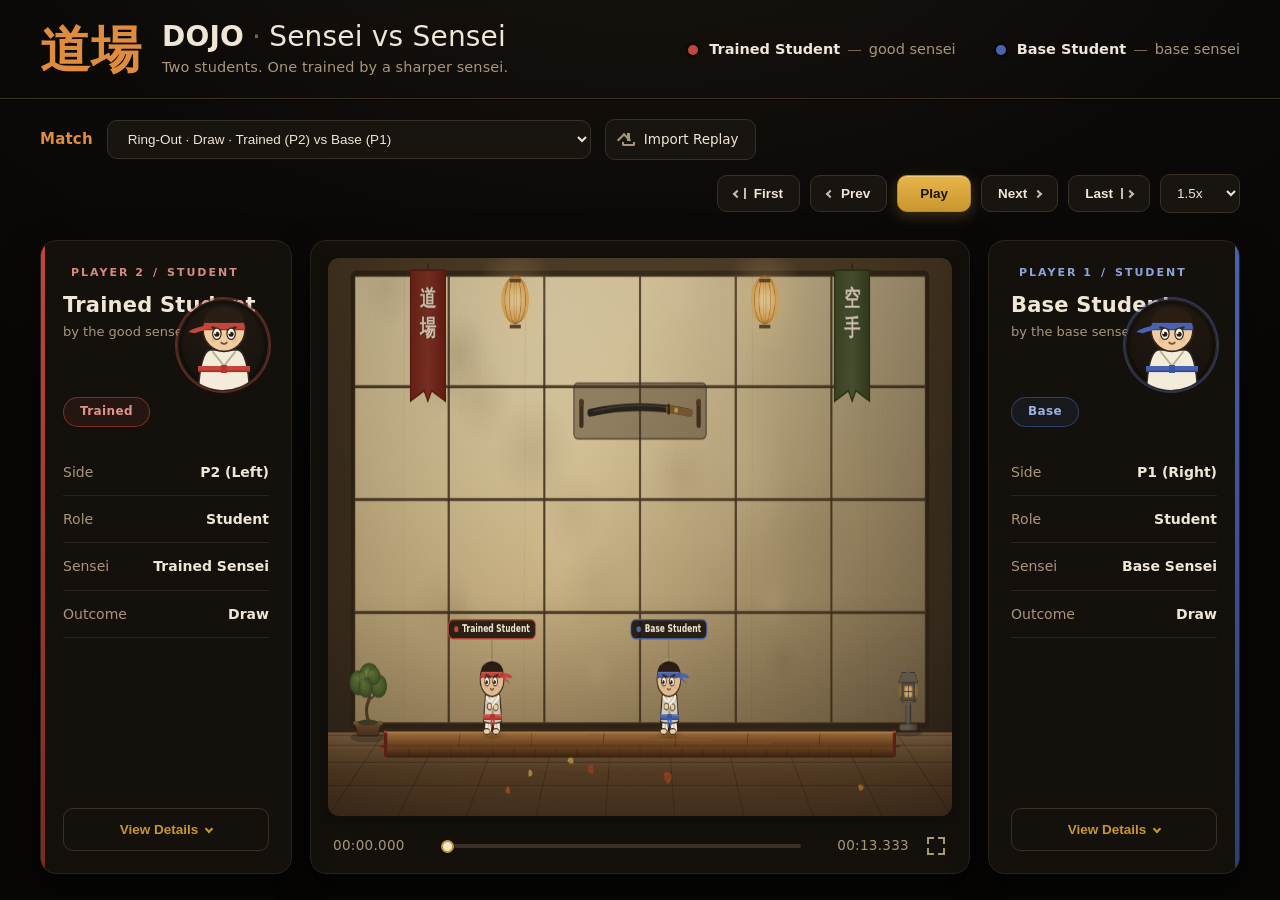
==== commit c275d612: "viewer: swap static sprite fighters for procedural karate SpriteAnimator Wire viewer/sprite_anim.js " ====
--- a/viewer/viewer.html
+++ b/viewer/viewer.html
@@ -19,6 +19,7 @@
     --paper:     #ece1c8;
     --lacquer:   #8a2a20;     /* deep red lacquer */
     --gold:      #c8972e;
+    --orange:    #e08c3f;     /* warm brand orange — the kanji + "Match" label */
     /* the two students — belt colors (muted, never neon) */
     --trained:   #c4453c;     /* muted red — trained student (good sensei) */
     --base:      #4a63b0;     /* muted blue — base student (base sensei) */
@@ -38,45 +39,61 @@
     display: flex; flex-direction: column;
   }
 
-  /* full-width header band, generous side margins matching the reference (~1.3% gutter) */
+  /* full-width header band — single dark row, comfortable padding, thin divider below.
+     Left: large orange kanji + title stack. Right: inline two-item legend. */
   header {
-    padding: 24px 32px 20px;
+    padding: 22px 40px 20px;
     display: flex; align-items: center; gap: 24px; flex-wrap: wrap;
+    border-bottom: 1px solid var(--line2);
+    box-shadow: 0 1px 0 rgba(0,0,0,.5);
   }
   .brand {
-    display: flex; align-items: center; gap: 18px;
+    display: flex; align-items: center; gap: 20px; min-width: 0;
   }
   .kanji {
     font-family: "Hiragino Mincho ProN", "Yu Mincho", "Songti SC", serif;
-    font-size: 44px; line-height: 1;
-    color: var(--lacquer);
+    font-size: 50px; line-height: .92;
+    color: var(--orange);
     font-weight: 600;
-    letter-spacing: 2px;
-  }
+    letter-spacing: 1px;
+    text-shadow: 0 1px 0 rgba(0,0,0,.35);
+    flex: none;
+  }
+  .headtxt { display: flex; flex-direction: column; min-width: 0; }
   header h1 {
-    font-size: 26px; margin: 0; font-weight: 700; letter-spacing: .3px;
-  }
-  header h1 .dim { color: var(--muted2); font-weight: 600; margin: 0 4px; }
-  header .sub { color: var(--muted); font-size: 14px; margin-top: 4px; }
-  .headtxt { display: flex; flex-direction: column; }
-  .legend { margin-left: auto; display: flex; gap: 36px; align-items: center; font-size: 14px; flex-wrap: wrap; color: var(--muted); }
-  .legend .dot { width: 11px; height: 11px; border-radius: 50%; display: inline-block; vertical-align: middle; margin-right: 10px; box-shadow: 0 0 0 3px rgba(0,0,0,.25); }
-  .legend b { font-weight: 650; color: var(--ink); }
-  .legend .sep { color: var(--muted2); margin: 0 2px; }
+    font-size: 28px; margin: 0; line-height: 1.06; letter-spacing: .2px;
+    font-weight: 800; color: var(--ink); white-space: nowrap;
+  }
+  header h1 .lite { font-weight: 500; color: var(--ink); }
+  header h1 .dim  { color: var(--muted2); font-weight: 400; margin: 0 8px; }
+  header .sub { color: var(--muted); font-size: 14.5px; margin-top: 5px; letter-spacing: .1px; }
+
+  .legend {
+    margin-left: auto; display: flex; gap: 40px; align-items: center;
+    font-size: 14.5px; flex-wrap: wrap; color: var(--muted);
+  }
+  .legend > span { display: inline-flex; align-items: center; white-space: nowrap; }
+  .legend .dot {
+    width: 10px; height: 10px; border-radius: 50%; display: inline-block;
+    margin-right: 11px; flex: none;
+    box-shadow: 0 0 0 3px rgba(0,0,0,.25);
+  }
+  .legend b { font-weight: 600; color: var(--ink); margin-right: 7px; }
+  .legend .sep { color: var(--muted2); margin: 0 7px 0 0; }
 
   /* main fills the remaining viewport height so there is no dead void below the arena */
   main {
     flex: 1;
     width: 100%;
     margin: 0 auto;
-    padding: 4px 32px 24px;
+    padding: 20px 40px 26px;
     display: flex; flex-direction: column;
   }
 
   .controls-bar {
     display: flex; gap: 14px; align-items: center; flex-wrap: wrap;
   }
-  .controls-bar .lbl { color: var(--accent); font-weight: 700; font-size: 14px; letter-spacing: .2px; }
+  .controls-bar .lbl { color: var(--orange); font-weight: 700; font-size: 15px; letter-spacing: .2px; }
 
   select, button, label.file {
     background: #181410; color: var(--ink);
@@ -85,6 +102,9 @@
     transition: border-color .15s, background .15s, color .15s, transform .05s;
   }
   select { min-width: 300px; }
+  /* speed selector is tiny ("1.5x") — must NOT inherit the 300px match-dropdown width,
+     or it overflows the controls row and wraps to its own line. */
+  #speed { min-width: 0; width: auto; flex: none; padding-left: 12px; padding-right: 12px; }
   select optgroup { color: var(--gold); font-style: normal; font-weight: 700; background: #100d0a; }
   select option { color: var(--ink); background: #181410; font-weight: 400; }
   button:hover, label.file:hover, select:hover { border-color: var(--line2); background: #211b15; }
@@ -182,23 +202,22 @@
   .spec-panel.left::before  { left: 0;  background: linear-gradient(180deg, var(--trained), #7c2a23); }
   .spec-panel.right::before { right: 0; background: linear-gradient(180deg, var(--base), #2f3f72); }
 
-  /* the name/avatar header: name block left, circular portrait floated right (mirrored R) */
-  .panel-head { position: relative; min-height: 96px; }
-  .spec-panel.right .panel-head { text-align: left; }
+  /* the name/avatar header: role + name + sensei stacked, portrait floated to the
+     inner edge and dropped to the pill line (so the name keeps a full-width line). */
+  .panel-head { position: relative; min-height: 116px; padding-right: 8px; }
   .spec-panel .role {
     font-size: 11px; letter-spacing: 2px; text-transform: uppercase;
     font-weight: 700; display: flex; align-items: center; gap: 8px;
   }
   .spec-panel.left  .role { color: #d68a82; }
   .spec-panel.right .role { color: #8fa3da; }
-  .spec-panel.right .role { justify-content: flex-start; }
-  .spec-panel .name { font-size: 22px; font-weight: 700; margin-top: 10px; letter-spacing: .2px; line-height: 1.15; max-width: 150px; }
+  .spec-panel .name { font-size: 21px; font-weight: 700; margin-top: 12px; letter-spacing: .2px; line-height: 1.18; white-space: nowrap; }
   .spec-panel .sensei { font-size: 13px; color: var(--muted); margin-top: 5px; }
 
-  /* circular gi avatar portrait — floated to the outer/inner corner like the reference */
+  /* circular gi avatar portrait — pinned to the inner corner, dropped to the pill row */
   .avatar {
     width: 92px; height: 92px; border-radius: 50%;
-    position: absolute; top: 28px; right: 0;
+    position: absolute; bottom: -10px; right: 0;
     background:
       radial-gradient(70% 70% at 50% 32%, #241c14 0%, #15110c 100%);
     border: 1px solid var(--line2);
@@ -302,13 +321,31 @@
      DOM but never shown, so legacy show/hideVerdict calls are harmless no-ops. */
   #banner { display: none !important; }
 </style>
+<!-- premium dojo theme — layers on top of the inline <style> above -->
+<link rel="stylesheet" href="theme.css" />
+<!-- game-feel + procedural fighter modules (verified drop-ins).
+     effects.js is a classic script (sets window.DojoFX). sprite_anim.js carries
+     ES `export`s so it must load as a module; its IIFE also sets window.SpriteAnim
+     synchronously. We mark when both are live so the render loop can switch to the
+     animated figures and repaint. -->
+<script src="effects.js"></script>
+<script type="module">
+  import { SpriteAnimator, selectAction } from "./sprite_anim.js";
+  // surface the procedural engine to the classic inline script
+  window.SpriteAnim = window.SpriteAnim || {};
+  window.SpriteAnim.SpriteAnimator = SpriteAnimator;
+  window.SpriteAnim.selectAction = selectAction;
+  window.__spritesModuleReady = true;
+  // repaint now that the animated figures are available
+  if (typeof window.requestRender === "function") window.requestRender();
+</script>
 </head>
 <body>
 <header>
   <div class="brand">
     <span class="kanji">道場</span>
     <div class="headtxt">
-      <h1>DOJO <span class="dim">·</span> Sensei vs Sensei</h1>
+      <h1>DOJO<span class="dim">·</span><span class="lite">Sensei vs Sensei</span></h1>
       <span class="sub">Two students. One trained by a sharper sensei.</span>
     </div>
   </div>
@@ -333,14 +370,14 @@
       <button id="playBtn" class="tb play" title="Play / pause"><span class="gl gl-play"></span> <span id="playLbl">Play</span></button>
       <button id="stepFwd" class="tb" title="Next frame">Next <span class="gl gl-chev gl-next"></span></button>
       <button id="lastBtn" class="tb" title="Last frame">Last <span class="gl-bar" style="margin-right:-4px"></span><span class="gl gl-chev gl-next"></span></button>
+      <select id="speed" title="playback speed">
+        <option value="33">2x</option>
+        <option value="50" selected>1.5x</option>
+        <option value="66">1x</option>
+        <option value="100">0.75x</option>
+        <option value="200">0.5x</option>
+      </select>
     </div>
-    <select id="speed" title="playback speed">
-      <option value="33">2x</option>
-      <option value="50" selected>1.5x</option>
-      <option value="66">1x</option>
-      <option value="100">0.75x</option>
-      <option value="200">0.5x</option>
-    </select>
   </div>
   <div id="loadErr"></div>
 
@@ -541,6 +578,29 @@
 let lastRenderTs = 0;
 let rafPending = false;
 
+// ---- procedural fighter animators + game-feel FX (drop-in modules) ----
+// One SpriteAnimator per slot, rebuilt only when its team color flips, so each
+// fighter keeps its own non-looping clip clock (a punch plays start->end even
+// though render() passes a fresh action every frame). FX is a single instance.
+const animators = { p1: null, p2: null };   // { anim, team }
+const fx = (window.DojoFX && window.DojoFX.create) ? window.DojoFX.create() : null;
+
+function getAnimator(slot, team) {
+  const SA = window.SpriteAnim && window.SpriteAnim.SpriteAnimator;
+  if (!SA) return null;                       // module not live yet — fall back
+  const cur = animators[slot];
+  if (cur && cur.team === team) return cur.anim;
+  // force the procedural karate figure (white gi, team headband/belt), not sheets
+  const anim = SA.procedural({ team, baseHeight: 150 });
+  animators[slot] = { anim, team };
+  return anim;
+}
+
+// per-slot FX edge-detection: fire impact/knockback once per contact, not every
+// repaint frame (render() runs continuously for the idle/walk cycles).
+const fxState = { p1: { lastPunchFrame: -1, lastKO: false }, p2: { lastPunchFrame: -1, lastKO: false } };
+let lastRingOutFrame = -1;
+
 const $ = (id) => document.getElementById(id);
 const sel = $("replaySel"), scrub = $("scrub");
 const timeCur = $("timeCur"), timeTot = $("timeTot");
@@ -1621,80 +1681,41 @@
 // clock motion for idle/run liveliness. Falls back to the procedural drawGi if
 // the sheets haven't loaded (keeps file:// + first-paint from going blank).
 function drawFighter(b, slot, team, color, geo, plat, now, hit, ko) {
-  const char = TEAM_CHAR[team] || "samuraiMack";
-  const store = spriteStore[char];
-
-  // pick animation from the replay action + state
+  const { sx, sy, groundY } = geo;
   const off = isOffEdge(b, plat) || ko;
-  const action = b.action || "idle";
-  const falling = action === "jump" && (b.__lastY != null && b.y < b.__lastY);
-  // alternate punch sheets per replay-frame so repeated punches don't look static
-  const attack2 = (frame % 2) === 1;
-  const animName = animForAction(action, { ko: off, hit, attack2, falling });
-  b.__lastY = b.y;
-
-  const rec = store && store[animName];
-  if (!rec || !rec.base) {
-    // sheets not ready (or this anim missing) — keep the viewer alive.
-    drawGi(b, color, geo, plat, now, hit, ko);
-    return;
-  }
-
-  // pick the frame index within the animation
-  const nFrames = rec.frames;
-  let fi;
-  if (off && animName === "Death") {
-    // play the death sheet ONCE and hold the last (fallen) frame as it sinks
-    const t = Math.min(1, ((now % 100000) - (b.__koStart || (b.__koStart = now))) / 700);
-    fi = Math.min(nFrames - 1, Math.floor(t * nFrames));
-  } else if (animName === "Attack1" || animName === "Attack2" || animName === "TakeHit") {
-    // one-shot poses: drive the strike pose from wall-clock so it visibly swings
-    fi = Math.floor((now / 80)) % nFrames;
-  } else {
-    // looping anims (Idle/Run/Jump/Fall): wall-clock cycle, fast enough to read
-    const speed = animName === "Run" ? 70 : animName === "Idle" ? 130 : 110;
-    fi = Math.floor(now / speed) % nFrames;
-  }
-  if (!off) b.__koStart = undefined;
-
-  const sheet = rec.tinted[team] || rec.base;
-
-  // ---- placement: bottom-centre the character on the deck at its world x ----
-  const { sx, sy, groundY } = geo;
-  const dir = (b.facing < 0) ? -1 : 1;
-  const cx = sx(b.x);
-  // sprite draw box: the 200px source frame scaled to a readable fighter height.
-  const DRAW = 200;                       // on-canvas frame size (px)
-  // In these LuizMelo sheets the character's feet sit ~13% above the frame's
-  // bottom edge (transparent pad below). Subtract that so the feet land on the
-  // deck surface (sy(0) = groundY) instead of floating.
-  const footPad = DRAW * 0.13;            // transparent pad below the feet
-  let footY = off
-    ? Math.min(groundY + 150, sy(b.y) + (now % 1000) / 1000 * 80)  // sink on KO
+
+  // procedural karate figure (white gi, team headband/belt). Falls back to the
+  // inline chibi only while the ES module is still loading (first paint).
+  const anim = getAnimator(slot, team);
+  if (!anim) { drawGi(b, color, geo, plat, now, hit, ko); return; }
+
+  // map the replay frame -> animation state + facing. Feed the previous frame so
+  // the engine can read knockback/fall, and explicit hit/ko so contact reads.
+  const prev = (replay && frame > 0) ? replay.frames[frame - 1][slot] : null;
+  const st = window.SpriteAnim.selectAction(b, prev, {
+    groundY: (plat.y != null ? plat.y : 0),
+    gotHit: !!hit && !(b.action === "punch"),   // attacker isn't the one recoiling
+    ko: !!off,
+  });
+
+  // feet land on the deck surface; on KO they sink into the void below the edge.
+  const feetX = sx(b.x);
+  let feetY = off
+    ? Math.min(groundY + 150, sy(b.y) + (now % 1000) / 1000 * 80)
     : sy(b.y);
-  const dx = cx - DRAW / 2;
-  const dy = footY - DRAW + footPad;
-
+
+  // 150px-tall figure reads at parity with the old sprites without crowding.
+  const scale = 1.0;
   ctx.save();
   if (off) ctx.globalAlpha = 0.92;
-  // horizontal flip about the sprite centre when facing left
-  if (dir < 0) {
-    ctx.translate(cx, 0);
-    ctx.scale(-1, 1);
-    ctx.translate(-cx, 0);
-  }
-  ctx.imageSmoothingEnabled = true;
-  ctx.drawImage(
-    sheet,
-    fi * SPRITE_FRAME, 0, SPRITE_FRAME, SPRITE_FRAME,  // src frame
-    dx, dy, DRAW, DRAW                                  // dest box
-  );
+  anim.draw(ctx, st.action, st.facing, feetX, feetY, scale, now);
   ctx.restore();
 
   // remember the figure's "core" screen position for the tag follow (above head).
-  // head sits roughly 30% down from the top of the drawn box.
-  b.__sx = cx;
-  b.__sy = dy + DRAW * 0.30;
+  // the procedural rig's head centre sits ~0.88*H above the feet.
+  b.__sx = feetX;
+  b.__sy = feetY - anim.baseHeight * scale * 0.88;
+  b.__lastY = b.y;
 }
 
 // The CHIBI gi fighter — a stylized karate kid: big expressive head, small body,
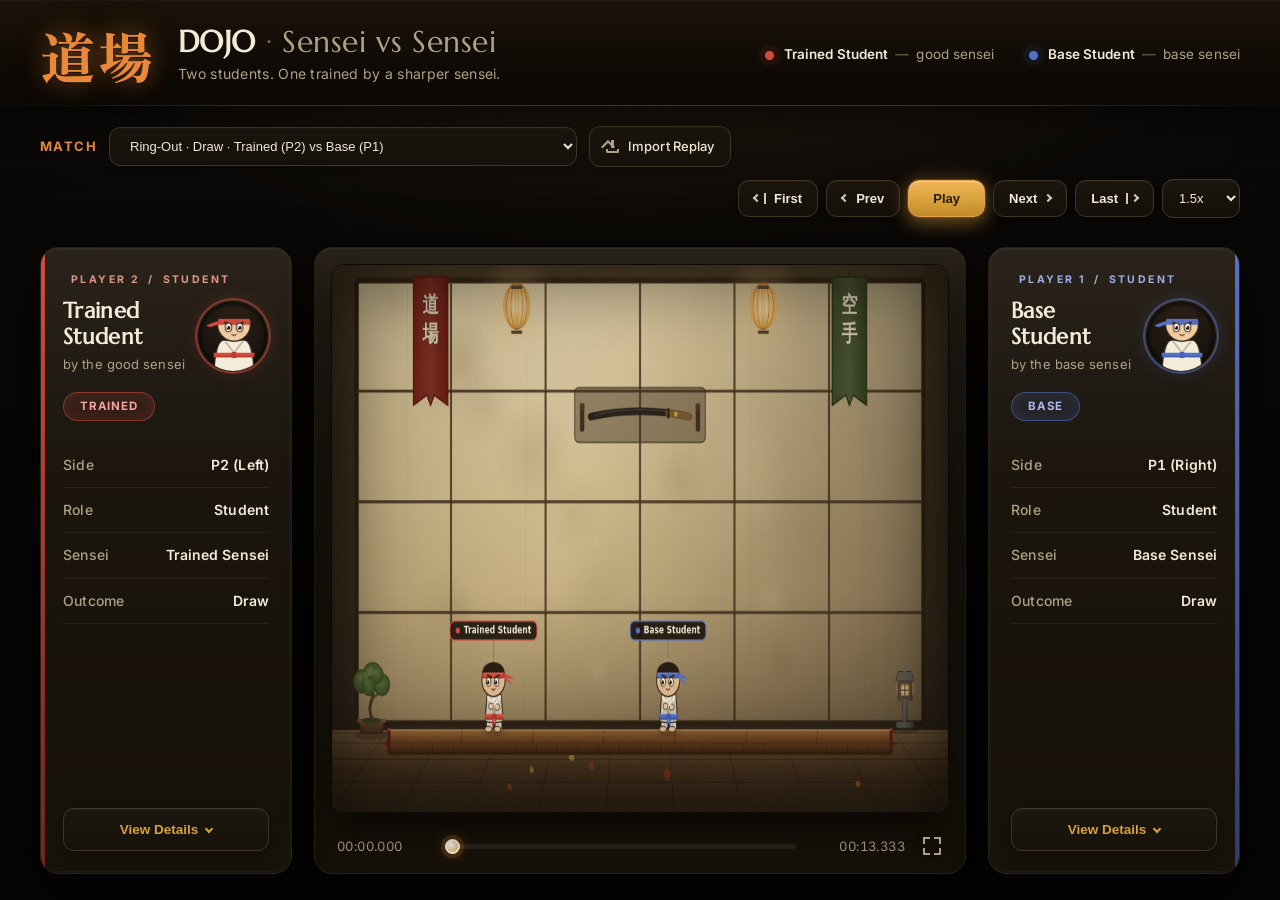
==== commit ba10147f: "viewer: wire DojoFX effects + theme hooks; fix winner-panel spacing - effects.js: tick/applyShake(sc" ====
--- a/viewer/viewer.html
+++ b/viewer/viewer.html
@@ -875,6 +875,13 @@
 
   // outcome for this slot
   const oc = slotOutcome(m, slot);
+  // theme hook #1: lift+glow the winning panel, recede+dim the losing one. A
+  // draw leaves both neutral. (theme.css degrades gracefully if these are absent.)
+  const panel = $("panel" + side);   // panelL / panelR
+  if (panel) {
+    panel.classList.toggle("is-winner", oc === "win");
+    panel.classList.toggle("is-loser",  oc === "loss");
+  }
   // physical side derives from which panel rendered this slot (L = left, R = right)
   const physicalSide = (side === "L") ? "Left" : "Right";
   const sideLabel = slot.toUpperCase() + " (" + physicalSide + ")";
@@ -1469,62 +1476,151 @@
 
   ctx.clearRect(0, 0, W, H);
 
-  // ---- DOJO backdrop ----
-  drawDojo(W, H, groundY);
-
-  // ---- platform: a tatami/wood dueling deck on the floor ----
-  drawPlatformDeck(geo, plat);
-
-  // ---- KOTH zone (only when present) ----
-  const zone = m.zone || zoneFromFrame(fr);
-  const isKoth = gameKey(m) === "koth" || !!zone;
-  if (isKoth && zone) drawZone(geo, plat, zone, fr);
-
-  // ---- fighters (gi) ----
+  // advance the FX clock (decays shake, ages particles) once per repaint.
+  if (fx) fx.tick(now);
+
+  // team identity / per-frame contact flags (needed before the scene draw so
+  // FX can be triggered as the world is painted).
   const ts2 = trainedSlot(m);
   const p1Trained = ts2 === "p1";
   const p2Trained = ts2 === "p2";
   const p1Color = ts2 ? (p1Trained ? getCSS("--trained") : getCSS("--base")) : getCSS("--trained");
   const p2Color = ts2 ? (p2Trained ? getCSS("--trained") : getCSS("--base")) : getCSS("--base");
-
-  // draw shadows first so fighters sit on the deck
-  drawShadow(fr.p1, geo, plat);
-  drawShadow(fr.p2, geo, plat);
-
   const evs = fr.events || [];
   const p1Hit = evs.includes("p1_punch");
   const p2Hit = evs.includes("p2_punch");
   const p1KO  = evs.includes("p1_ringout") || isOffEdge(fr.p1, plat);
   const p2KO  = evs.includes("p2_ringout") || isOffEdge(fr.p2, plat);
-
-  // team identity per slot: trained side -> red sprite, base side -> blue.
-  // ts2 may be null for non-h2h traces; then P1 reads as "trained"-styled, P2 "base".
+  // team identity per slot: trained side -> red figure, base side -> blue.
   const p1Team = p2Trained ? "base" : "trained";   // p1 is base only when p2 is the trained slot
   const p2Team = p2Trained ? "trained" : "base";
 
+  // fire one-shot FX on the *frame the contact happens*, edge-detected so the
+  // continuous repaint loop doesn't re-trigger them every frame.
+  maybeFireFX(fr, geo, plat, p1Hit, p2Hit, p1KO, p2KO, p1Color, p2Color, m);
+
+  // ---- WORLD (shaken) : everything that should react to camera shake ----
+  ctx.save();
+  if (fx) fx.applyShake(ctx);
+
+  // DOJO backdrop
+  drawDojo(W, H, groundY);
+  // platform: a tatami/wood dueling deck on the floor
+  drawPlatformDeck(geo, plat);
+  // KOTH zone (only when present)
+  const zone = m.zone || zoneFromFrame(fr);
+  const isKoth = gameKey(m) === "koth" || !!zone;
+  if (isKoth && zone) drawZone(geo, plat, zone, fr);
+
+  // draw shadows first so fighters sit on the deck
+  drawShadow(fr.p1, geo, plat);
+  drawShadow(fr.p2, geo, plat);
+
   drawFighter(fr.p1, "p1", p1Team, p1Color, geo, plat, now, p1Hit, p1KO);
   drawFighter(fr.p2, "p2", p2Team, p2Color, geo, plat, now, p2Hit, p2KO);
 
-  // ---- punch impact bursts ----
-  if (p1Hit) impactBurst(fr.p1, p1Color, geo, plat);
-  if (p2Hit) impactBurst(fr.p2, p2Color, geo, plat);
+  // game-feel particles (impacts / streaks / dust) live in world space so they
+  // shake with the scene; this replaces the old hand-rolled impactBurst.
+  if (fx) fx.drawWorld(ctx, now);
+  ctx.restore();   // close the shaken transform
+
+  // ---- ATMOSPHERE (screen space) : drifting dust + breathing lantern glow.
+  // lanterns/vignette are off — drawDojo already paints those, no doubling.
+  if (fx) fx.ambient(ctx, now, { groundY, lanterns: false, vignette: false });
 
   // ---- floating player tags (eased follow) ----
   drawTag("p1", fr.p1, slotLabel(m, "p1"), p1Color, geo, plat, dt, p1Hit, p1KO);
   drawTag("p2", fr.p2, slotLabel(m, "p2"), p2Color, geo, plat, dt, p2Hit, p2KO);
+
+  // ---- RING-OUT stinger (K.O. / RING OUT! flash) — screen space, on top ----
+  if (fx) fx.drawHud(ctx, now);
 
   // ---- HUD / scrubber ----
   if (timeCur) timeCur.textContent = fmtTime(frame);
   if (timeTot) timeTot.textContent = fmtTime(replay.frames.length - 1);
   scrub.value = frame;
+  paintScrub();   // theme hook: fill the played portion of the track
 
   // No on-stage victory banner by design — the outcome reads quietly in the
   // side panels (Outcome row + a small 勝 mark on the winner). This matches the
   // approved reference and avoids the "really AI" saturated win bar.
 
-  // keep animating (sprite idle/run cycles, tag easing) — sprites animate from
-  // wall-clock, so we keep a gentle render loop alive whenever a replay is shown.
-  if (tagsSettling() || playing || replay) requestRender();
+  // keep animating (procedural idle/walk cycles, FX particles, tag easing) — the
+  // figures + FX animate from wall-clock, so keep a gentle loop alive whenever a
+  // replay is shown, or while FX are still settling.
+  if (tagsSettling() || playing || replay || (fx && (fx.isShaking() || fx.hasStinger()))) requestRender();
+}
+
+// Theme hook #2 — paint the scrubber's played/remaining split via --scrub-pct.
+function paintScrub() {
+  const max = +scrub.max || 0;
+  const pct = max > 0 ? (+scrub.value / max) * 100 : 0;
+  scrub.style.setProperty("--scrub-pct", pct + "%");
+}
+
+// ===================================================================== FX triggers
+// Edge-detected so each contact fires its impact/knockback exactly once, even
+// though render() repaints continuously for the idle/walk cycles.
+function maybeFireFX(fr, geo, plat, p1Hit, p2Hit, p1KO, p2KO, p1Color, p2Color, m) {
+  if (!fx) return;
+  const { sx, sy } = geo;
+  const fxRgb = (hex) => { const c = hexToRgb(hex); return c ? [c.r, c.g, c.b] : undefined; };
+
+  // ---- punch contact -> impact star + a little shake (once per frame index) ----
+  // The latch stores the frame index a slot last fired on; a continuous repaint
+  // of the same frame won't re-fire, but advancing to a new punch frame will.
+  const handlePunch = (slot, b, hit, color) => {
+    const st = fxState[slot];
+    if (hit) {
+      if (st.lastPunchFrame !== frame) {
+        st.lastPunchFrame = frame;
+        const dir = (b.facing < 0) ? -1 : 1;
+        // land the star at the extended fist: forward of the body, torso height
+        fx.spawnImpact(sx(b.x) + dir * 34, sy(b.y) - 96, { facing: dir, color: fxRgb(color) });
+      }
+    } else {
+      st.lastPunchFrame = -1;                    // re-arm once the punch frame passes
+    }
+  };
+  handlePunch("p1", fr.p1, p1Hit, p1Color);
+  handlePunch("p2", fr.p2, p2Hit, p2Color);
+
+  // ---- big launch / ring-out edge -> knockback streaks + heavy shake ----
+  const fireKO = (slot, b, ko, color) => {
+    const st = fxState[slot];
+    if (ko && !st.lastKO) {
+      const dir = (b.x > (plat.x_left + plat.x_right) / 2) ? 1 : -1;  // launched outward
+      fx.knockback(sx(b.x), sy(b.y) - 70, {
+        dir, intensity: 16, color: fxRgb(color), groundY: geo.groundY,
+      });
+    }
+    st.lastKO = ko;
+  };
+  fireKO("p1", fr.p1, p1KO, p1Color);
+  fireKO("p2", fr.p2, p2KO, p2Color);
+
+  // ---- ring-out / final-frame -> the K.O. stinger, fired once ----
+  const isLast = frame === (replay.frames.length - 1);
+  const anyKO = p1KO || p2KO;
+  if ((anyKO || isLast) && lastRingOutFrame !== frame) {
+    // only stinger on a real decisive ending: a KO this frame, or the last frame
+    // of a match that actually has a winner (skip pure draws to avoid a false KO).
+    const winnerSlot = p1KO ? "p2" : p2KO ? "p1" : decisiveWinnerSlot(m);
+    if (anyKO || winnerSlot) {
+      const label = winnerSlot ? slotLabel(m, winnerSlot) : null;
+      const wColor = winnerSlot === "p1" ? p1Color : winnerSlot === "p2" ? p2Color : p1Color;
+      fx.ringOut(label, { color: fxRgb(wColor) });
+      lastRingOutFrame = frame;
+    }
+  }
+  if (!anyKO && !isLast) lastRingOutFrame = -1;   // re-arm when scrubbing back
+}
+
+// Which slot won, if the match has a decisive (non-draw) outcome — else null.
+function decisiveWinnerSlot(m) {
+  if (slotOutcome(m, "p1") === "win") return "p1";
+  if (slotOutcome(m, "p2") === "win") return "p2";
+  return null;
 }
 
 function tagsSettling() {
@@ -2170,7 +2266,7 @@
 playBtn.onclick = togglePlay;
 $("stepFwd").onclick = () => step(1);
 $("stepBack").onclick = () => step(-1);
-scrub.oninput = () => { pause(); frame = parseInt(scrub.value, 10); requestRender(); };
+scrub.oninput = () => { pause(); frame = parseInt(scrub.value, 10); paintScrub(); requestRender(); };
 $("speed").onchange = () => { if (playing) play(); };
 sel.onchange = () => { if (sel.value) loadExample(sel.value); };
 $("fileInput").onchange = (e) => { if (e.target.files[0]) loadFile(e.target.files[0]); };
@@ -2194,9 +2290,8 @@
 window.addEventListener("resize", requestRender);
 
 // ===================================================================== boot
-// Real-art fighter sprite sheets (LuizMelo "Martial Hero", CC0) — start loading
-// immediately; the renderer falls back to the procedural figure until ready.
-loadSprites();
+// Fighters are the procedural karate figures from sprite_anim.js — no sheets to
+// preload; getAnimator() builds them lazily once the ES module is live.
 
 // Optional real-art backdrop (assets/dojo.png) — used if it loads.
 (function tryDojoArt() {
--- a/viewer/theme.css
+++ b/viewer/theme.css
@@ -0,0 +1,485 @@
+/* =====================================================================
+   theme.css — premium drop-in theme for the Dojo "Sensei vs Sensei"
+   replay viewer.
+
+   HOW TO USE: link this AFTER the viewer's existing <style> block. It
+   re-declares the same selectors with stronger values and adds a small
+   token layer. Zero markup changes required. Two optional one-line JS
+   hooks unlock the full effect (see THEME_NOTES.md):
+     - .spec-panel.is-winner / .is-loser  -> win/loss emphasis
+     - --scrub-pct on #scrub               -> filled scrubber track
+
+   Fonts: tasteful Google display faces, fetched at the top. If offline,
+   the stack falls back to the system serif/sans already used by the
+   viewer, so nothing breaks.
+   ===================================================================== */
+
+@import url('https://fonts.googleapis.com/css2?family=Zen+Antique&family=Marcellus&family=Inter:wght@400;500;600;700;800&display=swap');
+
+/* --------------------------------------------------------------- tokens
+   Layer on top of the viewer's :root. We never remove an existing token
+   (viewer JS reads --trained/--base/--accent via getCSS), only refine
+   and extend. */
+:root {
+  /* refined sumi-ink ground — a touch warmer + deeper for contrast range */
+  --bg:        #0b0907;
+  --bg2:       #060504;
+  --panel:     #161109;     /* lacquered plate base */
+  --panel2:    #1d1710;     /* inner surface */
+  --line:      #2c2419;     /* quiet hairline */
+  --line2:     #423626;     /* lit hairline */
+  --ink:       #f3ead9;
+  --muted:     #b0a085;
+  --muted2:    #7a6850;
+
+  /* rationed accents — the only "energy" colors on the page */
+  --accent-orange: #e8893a;
+  --accent-gold:   #d6a23a;
+  --orange:        #e8893a;   /* keep viewer alias in sync */
+  --gold:          #d6a23a;
+  --accent:        #d6a23a;
+
+  /* belt colors stay muted; keep the rgb channels for glows/washes */
+  --trained:     #cf4a40;     /* red — Player 2 Trained */
+  --base:        #5570c4;     /* blue — Player 1 Base */
+  --trained-rgb: 207, 74, 64;
+  --base-rgb:    85, 112, 196;
+  --gold-rgb:    214, 162, 58;
+
+  /* elevation system — three deliberate steps of depth */
+  --elev-1: 0 1px 0 rgba(0,0,0,.5);
+  --elev-2: 0 10px 30px rgba(0,0,0,.5), 0 1px 0 rgba(255,255,255,.03) inset;
+  --elev-3: 0 22px 60px rgba(0,0,0,.62), 0 0 0 1px rgba(0,0,0,.4),
+            0 1px 0 rgba(255,255,255,.05) inset;
+
+  /* warm top-light that makes a surface read as a physical plate */
+  --plate-light: linear-gradient(180deg, rgba(255,238,210,.055), rgba(255,238,210,0) 38%);
+
+  --scrub-pct: 0%;          /* driven by JS; falls back to 0 (unfilled) */
+
+  --ease-out: cubic-bezier(.2, .8, .2, 1);
+}
+
+/* --------------------------------------------------------------- ground */
+body {
+  font-family: "Inter", ui-sans-serif, system-ui, -apple-system, "Segoe UI", Roboto, sans-serif;
+  background:
+    /* warm lantern glow top-center */
+    radial-gradient(1100px 520px at 50% -10%, rgba(232,137,58,.10), rgba(232,137,58,0) 60%),
+    /* paper-grain vignette */
+    radial-gradient(1400px 800px at 50% -14%, #1a130c 0%, var(--bg) 50%, var(--bg2) 100%);
+  letter-spacing: .1px;
+}
+
+/* ============================================================== HEADER */
+header {
+  padding: 26px 40px 22px;
+  border-bottom: 0;               /* single divider only — the ::after hairline below */
+  background:
+    linear-gradient(180deg, rgba(232,137,58,.05), rgba(0,0,0,0) 70%),
+    linear-gradient(180deg, #110c07, #0c0805);
+  box-shadow: var(--elev-2);
+  position: relative;
+}
+/* ONE warm hairline of light under the header — lantern spill. This is the only
+   divider; the old solid border-bottom is removed so the line never doubles. */
+header::after {
+  content: ""; position: absolute; left: 0; right: 0; bottom: 0; height: 1px;
+  background: linear-gradient(90deg,
+    rgba(232,137,58,0) 0%, rgba(232,137,58,.40) 22%,
+    rgba(214,162,58,.42) 50%, rgba(232,137,58,.40) 78%, rgba(232,137,58,0) 100%);
+  opacity: .7;
+}
+
+.brand { gap: 22px; }
+
+.kanji {
+  font-family: "Zen Antique", "Hiragino Mincho ProN", "Yu Mincho", "Songti SC", serif;
+  font-size: 56px; line-height: .9; font-weight: 400;
+  color: var(--accent-orange);
+  letter-spacing: 2px;
+  text-shadow:
+    0 1px 0 rgba(0,0,0,.5),
+    0 0 22px rgba(232,137,58,.40),
+    0 0 44px rgba(232,137,58,.18);
+}
+
+header h1 {
+  font-family: "Marcellus", "Inter", serif;
+  font-size: 30px; font-weight: 600; letter-spacing: .4px;
+  color: var(--ink);
+  text-shadow: 0 1px 0 rgba(0,0,0,.4);
+}
+header h1 .lite { font-weight: 400; color: var(--muted); letter-spacing: .6px; }
+header h1 .dim  { color: var(--muted2); margin: 0 10px; font-weight: 300; }
+header .sub {
+  color: var(--muted); font-size: 14px; margin-top: 6px;
+  letter-spacing: .3px; font-weight: 400;
+}
+
+.legend { gap: 34px; font-size: 13.5px; }
+.legend .dot {
+  width: 9px; height: 9px; margin-right: 10px;
+  box-shadow: 0 0 0 3px rgba(0,0,0,.35), 0 0 10px currentColor;
+}
+.legend > span:nth-child(1) .dot { color: var(--trained); }
+.legend > span:nth-child(2) .dot { color: var(--base); }
+.legend b { color: var(--ink); font-weight: 600; }
+
+/* ====================================================== CONTROLS / TRANSPORT */
+.controls-bar { gap: 12px; }
+.controls-bar .lbl {
+  color: var(--accent-orange); font-weight: 700; font-size: 13px;
+  letter-spacing: 1.4px; text-transform: uppercase;
+}
+
+select, button, label.file {
+  background: linear-gradient(180deg, #1b150e, #15100a);
+  border: 1px solid var(--line2);
+  border-radius: 11px;
+  padding: 10px 16px; font-size: 13px; font-weight: 500;
+  color: var(--ink);
+  box-shadow: 0 1px 0 rgba(255,255,255,.03) inset, 0 2px 8px rgba(0,0,0,.3);
+  transition: border-color .16s var(--ease-out), background .16s var(--ease-out),
+              color .16s var(--ease-out), box-shadow .16s var(--ease-out),
+              transform .08s var(--ease-out);
+}
+select:hover, button:hover, label.file:hover {
+  border-color: #5a4a32;
+  background: linear-gradient(180deg, #221a11, #1a140d);
+  box-shadow: 0 1px 0 rgba(255,255,255,.05) inset, 0 4px 14px rgba(0,0,0,.4);
+}
+select:focus-visible, button:focus-visible, label.file:focus-visible {
+  outline: none; border-color: var(--accent-orange);
+  box-shadow: 0 0 0 3px rgba(232,137,58,.25), 0 1px 0 rgba(255,255,255,.05) inset;
+}
+button:active, label.file:active { transform: translateY(1px); }
+select optgroup { color: var(--accent-gold); background: #100c08; }
+
+/* transport pills */
+.transport-cluster { gap: 8px; }
+.transport-cluster .tb {
+  background: linear-gradient(180deg, #1b150e, #15100a);
+  border: 1px solid var(--line2);
+  border-radius: 11px; padding: 10px 15px;
+  color: var(--ink); font-weight: 600; font-size: 13px;
+  box-shadow: 0 1px 0 rgba(255,255,255,.03) inset, 0 2px 8px rgba(0,0,0,.3);
+  transition: border-color .16s var(--ease-out), background .16s var(--ease-out),
+              color .16s var(--ease-out), box-shadow .16s var(--ease-out),
+              transform .08s var(--ease-out);
+}
+.transport-cluster .tb:hover {
+  border-color: #5a4a32; color: #fff;
+  background: linear-gradient(180deg, #241b12, #1b140d);
+  transform: translateY(-1px);
+  box-shadow: 0 1px 0 rgba(255,255,255,.05) inset, 0 6px 16px rgba(0,0,0,.45);
+}
+.transport-cluster .tb:active { transform: translateY(1px); }
+.transport-cluster .tb .gl,
+.transport-cluster .tb .gl-chev,
+.transport-cluster .tb .gl-bar { opacity: .85; }
+
+/* the live Play control — the one warm, raised, glowing button */
+.transport-cluster .tb.play {
+  color: #2a1a08; font-weight: 800; padding: 10px 24px;
+  border: 1px solid #e6a24a;
+  background: linear-gradient(180deg, #f3b35a, var(--accent-gold) 55%, #c78c2c);
+  box-shadow:
+    0 1px 0 rgba(255,255,255,.45) inset,
+    0 0 0 1px rgba(232,137,58,.25),
+    0 6px 18px rgba(214,162,58,.40),
+    0 0 26px rgba(232,137,58,.22);
+}
+.transport-cluster .tb.play:hover {
+  transform: translateY(-1px);
+  background: linear-gradient(180deg, #f8bd64, #dca93a 55%, #cf942f);
+  box-shadow:
+    0 1px 0 rgba(255,255,255,.5) inset,
+    0 8px 22px rgba(214,162,58,.5),
+    0 0 34px rgba(232,137,58,.32);
+}
+.transport-cluster .tb.play:active { transform: translateY(0); }
+.transport-cluster .tb.play .gl { opacity: 1; }
+
+/* ============================================================== ARENA */
+.arena { gap: 22px; margin-top: 18px; }
+
+/* ---- spec panels: lacquered plates with real depth ---- */
+.spec-panel {
+  background:
+    var(--plate-light),
+    linear-gradient(180deg, var(--panel2), var(--panel));
+  border: 1px solid var(--line);
+  border-radius: 18px;
+  padding: 24px 22px 22px;
+  box-shadow: var(--elev-3);
+  transition: transform .35s var(--ease-out), box-shadow .35s var(--ease-out),
+              filter .35s var(--ease-out), border-color .35s var(--ease-out);
+}
+/* inner hairline so the plate reads as inlaid, not printed */
+.spec-panel::after {
+  content: ""; position: absolute; inset: 1px; border-radius: 17px;
+  pointer-events: none;
+  box-shadow: 0 0 0 1px rgba(255,255,255,.035) inset;
+}
+
+/* the single team-color energy edge (keeps the viewer's ::before edge) */
+.spec-panel.left::before  { width: 4px; background: linear-gradient(180deg, var(--trained), #6e221c); }
+.spec-panel.right::before { width: 4px; background: linear-gradient(180deg, var(--base), #2b3a6a); }
+
+/* -------------------------------------------------- panel head: name / avatar
+   The text column (role + name + sensei) and the avatar share the head row.
+   We give the head a fixed right gutter the width of the avatar so the name
+   NEVER runs under the portrait, and let the name wrap to two lines instead of
+   clipping. The avatar drops into the pill band so it clears the name entirely. */
+.panel-head {
+  min-height: 104px;
+  padding-right: 0;               /* the gutter is applied per-row, not globally */
+}
+.spec-panel .role {
+  font-size: 10.5px; letter-spacing: 2.4px; font-weight: 700;
+  white-space: nowrap;            /* short label — keep it on one clean line */
+}
+.spec-panel.left  .role { color: #e0958c; }
+.spec-panel.right .role { color: #9bafe6; }
+.spec-panel .name {
+  font-family: "Marcellus", "Inter", serif;
+  font-size: 22px; font-weight: 600; margin-top: 11px; letter-spacing: .3px;
+  line-height: 1.16;
+  padding-right: 82px;            /* reserve the avatar lane so the name never clips */
+  white-space: normal;            /* wrap long names instead of clipping them */
+  overflow-wrap: break-word;
+}
+.spec-panel .sensei {
+  font-size: 13px; color: var(--muted); margin-top: 6px;
+  padding-right: 82px;            /* keep the sensei line clear of the avatar too */
+}
+
+/* avatar portrait ring — team-tinted glow. Smaller + dropped below the name. */
+.avatar {
+  width: 72px; height: 72px;
+  bottom: 4px; right: 0;
+  border: 1px solid var(--line2);
+  background: radial-gradient(70% 70% at 50% 30%, #2a2016 0%, #14100b 100%);
+}
+.avatar canvas { width: 72px; height: 72px; }
+.spec-panel.left  .avatar {
+  box-shadow: inset 0 0 0 4px rgba(0,0,0,.3),
+              0 0 0 2px rgba(var(--trained-rgb), .55),
+              0 0 18px rgba(var(--trained-rgb), .22);
+}
+.spec-panel.right .avatar {
+  box-shadow: inset 0 0 0 4px rgba(0,0,0,.3),
+              0 0 0 2px rgba(var(--base-rgb), .55),
+              0 0 18px rgba(var(--base-rgb), .22);
+}
+
+/* side pill */
+.side-pill {
+  margin-top: 16px; padding: 5px 16px; border-radius: 999px;
+  font-size: 11.5px; font-weight: 700; letter-spacing: .8px; text-transform: uppercase;
+  border: 1px solid transparent;
+}
+.side-pill.trained {
+  color: #f0a59d; border-color: rgba(var(--trained-rgb), .55);
+  background: rgba(var(--trained-rgb), .12);
+  box-shadow: 0 0 14px rgba(var(--trained-rgb), .14) inset;
+}
+.side-pill.base {
+  color: #aab9ec; border-color: rgba(var(--base-rgb), .55);
+  background: rgba(var(--base-rgb), .12);
+  box-shadow: 0 0 14px rgba(var(--base-rgb), .14) inset;
+}
+
+/* stat rows — tighter rhythm, clearer key/value pairing */
+.spec-rows { margin-top: 22px; }
+.spec-row {
+  padding: 12px 0; border-bottom: 1px solid var(--line);
+  transition: background .15s var(--ease-out);
+}
+.spec-row:hover { background: rgba(255,238,210,.02); }
+.spec-row .k { color: var(--muted); font-weight: 500; letter-spacing: .2px; }
+.spec-row .v { color: var(--ink); font-weight: 600; font-variant-numeric: tabular-nums; }
+.spec-row .v.dimv { color: var(--muted2); font-weight: 500; }
+.spec-section {
+  font-size: 10px; letter-spacing: 1.8px; color: var(--muted2);
+  font-weight: 700; padding: 16px 0 2px;
+}
+
+/* the small inline 勝 win mark stays subtle in losing/neutral context */
+.spec-row .v .win-mark {
+  font-family: "Zen Antique", serif;
+  color: var(--accent-gold); font-weight: 700; margin-left: 8px;
+  text-shadow: 0 0 10px rgba(var(--gold-rgb), .4);
+}
+
+/* View Details */
+.details-btn {
+  border: 1px solid var(--line2); border-radius: 11px;
+  color: var(--accent-gold); font-weight: 600;
+  background: linear-gradient(180deg, rgba(255,255,255,.02), rgba(0,0,0,0));
+  transition: background .16s var(--ease-out), color .16s var(--ease-out),
+              border-color .16s var(--ease-out);
+}
+.details-btn:hover {
+  background: linear-gradient(180deg, #221a11, #1a140d);
+  color: var(--ink); border-color: #5a4a32;
+}
+
+/* ================================================== WINNER / LOSER EMPHASIS
+   Requires .is-winner / .is-loser on the panel (one-line JS hook).
+   Degrades gracefully if absent. */
+.spec-panel.is-winner {
+  transform: translateY(-4px);
+  border-color: rgba(var(--gold-rgb), .45);
+  box-shadow:
+    var(--elev-3),
+    0 0 0 1px rgba(var(--gold-rgb), .35),
+    0 18px 50px rgba(var(--gold-rgb), .14),
+    0 0 60px rgba(232,137,58,.10);
+}
+/* warm winner wash, tinted toward the winning side's team color */
+.spec-panel.is-winner::before { width: 5px; box-shadow: 0 0 16px rgba(var(--gold-rgb), .5); }
+.spec-panel.left.is-winner {
+  background:
+    radial-gradient(120% 80% at 0% 0%, rgba(var(--trained-rgb), .10), rgba(0,0,0,0) 55%),
+    var(--plate-light),
+    linear-gradient(180deg, var(--panel2), var(--panel));
+}
+.spec-panel.right.is-winner {
+  background:
+    radial-gradient(120% 80% at 100% 0%, rgba(var(--base-rgb), .10), rgba(0,0,0,0) 55%),
+    var(--plate-light),
+    linear-gradient(180deg, var(--panel2), var(--panel));
+}
+
+/* the loser recedes a plane and desaturates */
+.spec-panel.is-loser {
+  transform: translateY(2px) scale(.992);
+  filter: saturate(.6) brightness(.86);
+  border-color: var(--line);
+  box-shadow: var(--elev-2);
+}
+.spec-panel.is-loser::before { opacity: .55; }
+
+/* WIN plaque: a "勝 WINS" badge on the winning panel.
+   Pinned to the panel-head's top-right corner as a free badge via ::after — no
+   markup needed. It lives in the top-right negative space ABOVE the avatar (the
+   avatar sits at the bottom of the head), so it never overlaps the name, the
+   role line, or the portrait. */
+.spec-panel.is-winner .panel-head::after {
+  content: "勝 WINS";
+  position: absolute; top: -2px; right: 0; z-index: 2;
+  padding: 4px 9px; border-radius: 7px;
+  font-family: "Inter", sans-serif; font-size: 10px; letter-spacing: 1.4px; font-weight: 800;
+  color: #2a1a08; white-space: nowrap;
+  background: linear-gradient(180deg, #f3b35a, var(--accent-gold));
+  box-shadow: 0 0 0 1px rgba(232,137,58,.4), 0 2px 10px rgba(var(--gold-rgb), .4);
+}
+/* keep the role line clear of the plaque's corner so "STUDENT" never tucks under it */
+.spec-panel.is-winner .role { padding-right: 62px; }
+
+/* ============================================================== STAGE */
+.stage-wrap {
+  background:
+    var(--plate-light),
+    linear-gradient(180deg, var(--panel2), var(--panel));
+  border: 1px solid var(--line);
+  border-radius: 18px; padding: 16px;
+  box-shadow: var(--elev-3);
+}
+.canvas-frame {
+  border-radius: 13px;
+  border: 1px solid #0c0805;
+  box-shadow:
+    0 0 0 1px rgba(255,238,210,.04) inset,
+    0 18px 40px rgba(0,0,0,.55),
+    0 0 50px rgba(232,137,58,.05) inset;
+}
+/* subtle inner vignette over the canvas so fighters pop off the floor */
+.canvas-frame::after {
+  content: ""; position: absolute; inset: 0; border-radius: 13px; pointer-events: none;
+  box-shadow: inset 0 -60px 80px rgba(0,0,0,.45), inset 0 30px 60px rgba(0,0,0,.3);
+}
+
+/* ---- transport row + real scrubber ---- */
+.transport { gap: 16px; margin-top: 18px; padding: 4px 6px 0; }
+.transport .ts {
+  font-variant-numeric: tabular-nums; color: var(--muted); font-size: 13px;
+  letter-spacing: .4px;
+}
+
+/* the styled track: filled (played) amber -> unfilled dark, split at --scrub-pct */
+.transport input[type=range]#scrub,
+.transport input[type=range] {
+  -webkit-appearance: none; appearance: none;
+  height: 6px; border-radius: 6px; cursor: pointer;
+  background:
+    linear-gradient(90deg,
+      var(--accent-gold) 0%, var(--accent-orange) var(--scrub-pct),
+      #2c2419 var(--scrub-pct), #2c2419 100%);
+  box-shadow: 0 1px 2px rgba(0,0,0,.5) inset;
+  transition: height .15s var(--ease-out);
+}
+.transport input[type=range]:hover { height: 8px; }
+.transport input[type=range]::-webkit-slider-thumb {
+  -webkit-appearance: none; width: 15px; height: 15px; border-radius: 50%;
+  background: radial-gradient(circle at 35% 30%, #fff, var(--accent-gold));
+  border: 2px solid #fff3dc;
+  box-shadow: 0 0 0 4px rgba(232,137,58,.18), 0 2px 6px rgba(0,0,0,.55),
+              0 0 14px rgba(232,137,58,.5);
+  transition: transform .12s var(--ease-out), box-shadow .12s var(--ease-out);
+}
+.transport input[type=range]:hover::-webkit-slider-thumb,
+.transport input[type=range]:active::-webkit-slider-thumb { transform: scale(1.18); }
+.transport input[type=range]:focus-visible::-webkit-slider-thumb {
+  box-shadow: 0 0 0 5px rgba(232,137,58,.3), 0 2px 6px rgba(0,0,0,.55),
+              0 0 18px rgba(232,137,58,.6);
+}
+.transport input[type=range]::-moz-range-thumb {
+  width: 15px; height: 15px; border-radius: 50%; border: 2px solid #fff3dc;
+  background: radial-gradient(circle at 35% 30%, #fff, var(--accent-gold));
+  box-shadow: 0 0 0 4px rgba(232,137,58,.18), 0 2px 6px rgba(0,0,0,.55),
+              0 0 14px rgba(232,137,58,.5);
+}
+.transport input[type=range]::-moz-range-progress {
+  height: 6px; border-radius: 6px;
+  background: linear-gradient(90deg, var(--accent-gold), var(--accent-orange));
+}
+.transport input[type=range]::-moz-range-track {
+  height: 6px; border-radius: 6px; background: #2c2419;
+}
+
+/* fullscreen toggle */
+.fs-btn { color: var(--muted); transition: color .15s var(--ease-out); }
+.fs-btn:hover { color: var(--accent-orange); }
+
+/* ============================================================== RESULT BANNER
+   The viewer hides #banner by design. If a future build re-enables it for a
+   result plaque, this gives it a premium treatment instead of a flat bar.
+   (Harmless while #banner stays display:none.) */
+#banner.show {
+  display: flex !important; align-items: center; justify-content: center; gap: 14px;
+  margin-top: 14px; padding: 14px 24px; border-radius: 14px;
+  font-family: "Marcellus", serif; font-size: 18px; letter-spacing: 1px; color: var(--ink);
+  background: linear-gradient(180deg, rgba(232,137,58,.10), rgba(0,0,0,.2));
+  border: 1px solid rgba(var(--gold-rgb), .35);
+  box-shadow: 0 0 0 1px rgba(var(--gold-rgb), .2) inset, 0 10px 30px rgba(0,0,0,.5),
+              0 0 40px rgba(232,137,58,.12);
+  animation: bannerIn .5s var(--ease-out) both;
+}
+@keyframes bannerIn {
+  from { opacity: 0; transform: translateY(8px) scale(.98); }
+  to   { opacity: 1; transform: none; }
+}
+
+/* ============================================================== MOTION SAFETY */
+@media (prefers-reduced-motion: reduce) {
+  *, *::before, *::after {
+    transition-duration: .01ms !important;
+    animation-duration: .01ms !important;
+    animation-iteration-count: 1 !important;
+  }
+  .spec-panel.is-winner { transform: none; }
+  .spec-panel.is-loser  { transform: none; }
+}
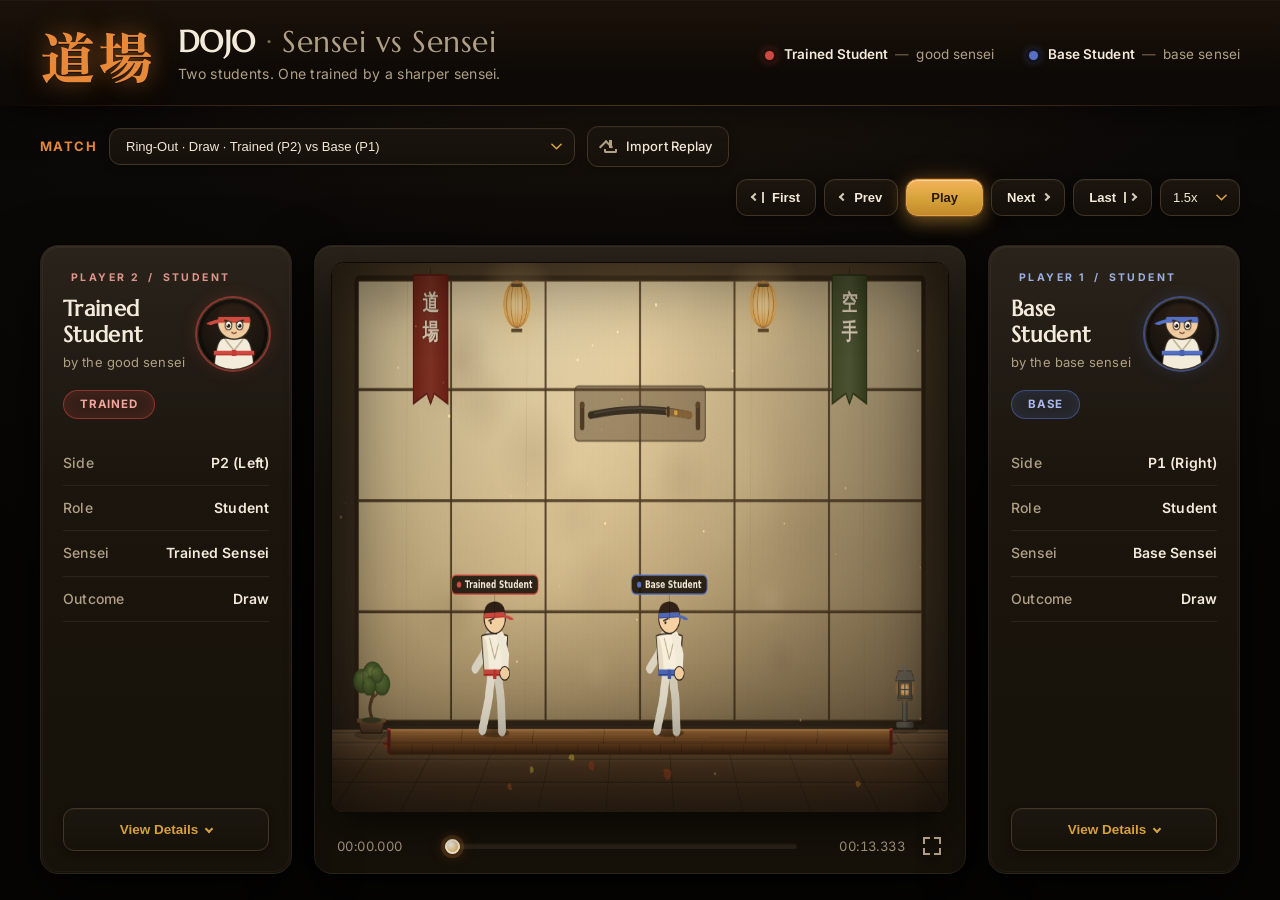
==== commit 961be340: "Checkpoint: opponent league + decisive/behavior reward instrument, leagueB retrains, focused-league " ====
--- a/viewer/viewer.html
+++ b/viewer/viewer.html
@@ -742,9 +742,21 @@
     return { file, meta, label: describeReplay(meta, file), key: gameKey(meta) };
   }).filter(Boolean);
 
-  // group by game family
+  // group by game family — DEMO CURATION: show only the trained-vs-base story
+  // matches. Drop debug/calibration replays (random/scripted/parametric/stage
+  // tests) and collapse seed/difficulty variants of the same matchup so the
+  // dropdown is a clean, readable highlight reel rather than a debug dump.
+  const DEBUG_RX = /random|scripted|parametric|floaty|heavy_knock|narrow_ledge|wide_arena/i;
+  const seenKey = new Set();
+  const curated = manifestEntries.filter((e) => {
+    if (DEBUG_RX.test(e.label)) return false;
+    const key = String(e.label).split(/\s+[·•]\s+/).slice(0, 3).join(" | ");
+    if (seenKey.has(key)) return false;
+    seenKey.add(key);
+    return true;
+  });
   const groups = { koth: [], tk: [], ringout: [] };
-  for (const e of manifestEntries) (groups[e.key] || groups.ringout).push(e);
+  for (const e of (curated.length ? curated : manifestEntries)) (groups[e.key] || groups.ringout).push(e);
 
   sel.innerHTML = "";
   const ph = document.createElement("option");
--- a/viewer/theme.css
+++ b/viewer/theme.css
@@ -156,6 +156,20 @@
 button:active, label.file:active { transform: translateY(1px); }
 select optgroup { color: var(--accent-gold); background: #100c08; }
 
+/* dropdowns: kill the native macOS arrows, layer one themed chevron over the gradient */
+#replaySel, #speed {
+  -webkit-appearance: none; appearance: none;
+  background:
+    url("data:image/svg+xml,%3Csvg xmlns='http://www.w3.org/2000/svg' width='12' height='8'%3E%3Cpath d='M1 1.5 6 6.5 11 1.5' fill='none' stroke='%23d8a24a' stroke-width='1.7' stroke-linecap='round' stroke-linejoin='round'/%3E%3C/svg%3E") no-repeat right 12px center / 11px 7px,
+    linear-gradient(180deg, #1b150e, #15100a);
+  padding-right: 34px;
+}
+#replaySel:hover, #speed:hover {
+  background:
+    url("data:image/svg+xml,%3Csvg xmlns='http://www.w3.org/2000/svg' width='12' height='8'%3E%3Cpath d='M1 1.5 6 6.5 11 1.5' fill='none' stroke='%23e8a85a' stroke-width='1.7' stroke-linecap='round' stroke-linejoin='round'/%3E%3C/svg%3E") no-repeat right 12px center / 11px 7px,
+    linear-gradient(180deg, #221a11, #1a140d);
+}
+
 /* transport pills */
 .transport-cluster { gap: 8px; }
 .transport-cluster .tb {
@@ -223,9 +237,9 @@
   box-shadow: 0 0 0 1px rgba(255,255,255,.035) inset;
 }
 
-/* the single team-color energy edge (keeps the viewer's ::before edge) */
-.spec-panel.left::before  { width: 4px; background: linear-gradient(180deg, var(--trained), #6e221c); }
-.spec-panel.right::before { width: 4px; background: linear-gradient(180deg, var(--base), #2b3a6a); }
+/* team-color side stripe REMOVED — redundant (headband + dot + pill + avatar ring
+   already convey team) and it read as an artifact. Suppress the ::before entirely. */
+.spec-panel.left::before, .spec-panel.right::before { content: none; }
 
 /* -------------------------------------------------- panel head: name / avatar
    The text column (role + name + sensei) and the avatar share the head row.
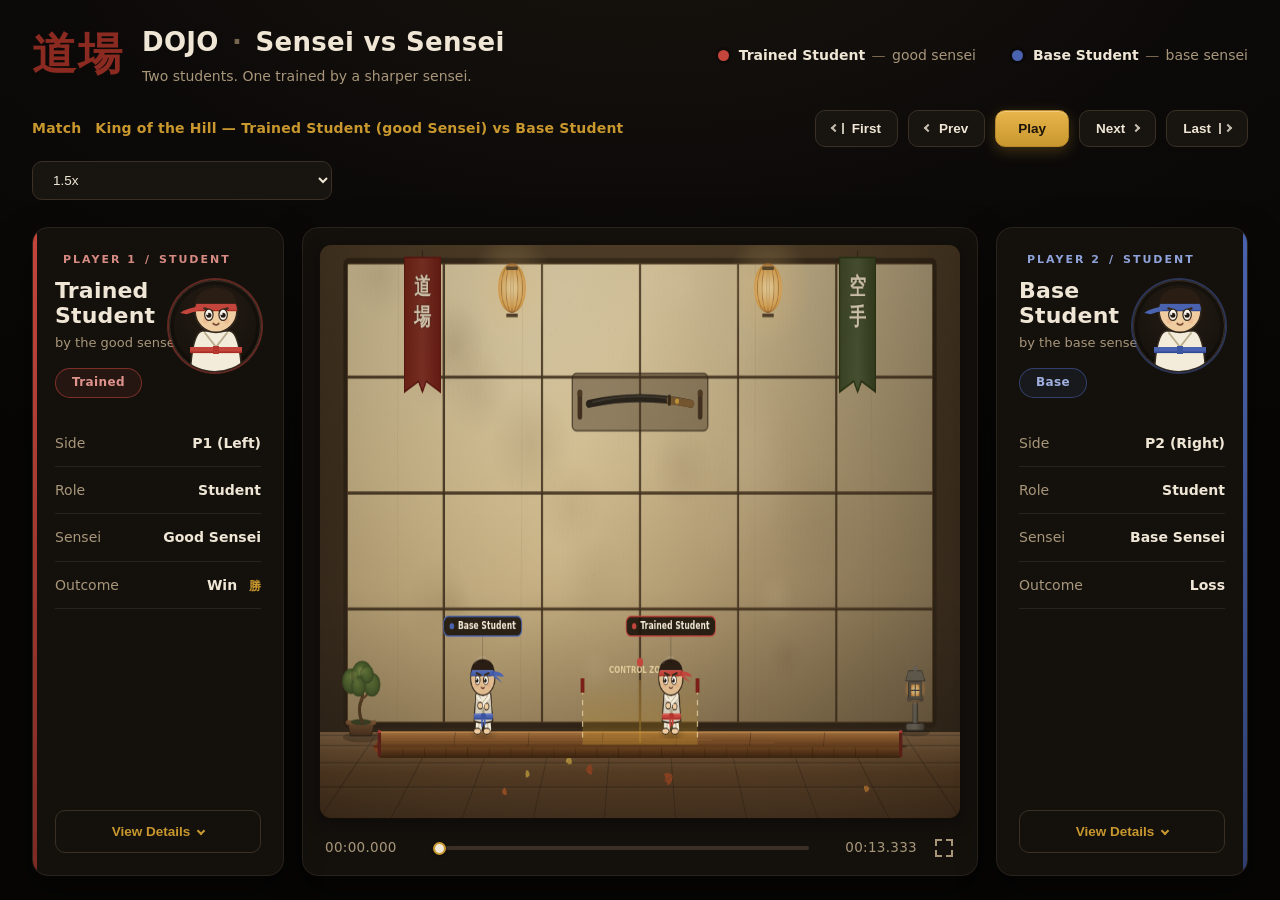
==== commit fd4d1db2: "demo ver" ====
--- a/viewer/viewer.html
+++ b/viewer/viewer.html
@@ -19,7 +19,6 @@
     --paper:     #ece1c8;
     --lacquer:   #8a2a20;     /* deep red lacquer */
     --gold:      #c8972e;
-    --orange:    #e08c3f;     /* warm brand orange — the kanji + "Match" label */
     /* the two students — belt colors (muted, never neon) */
     --trained:   #c4453c;     /* muted red — trained student (good sensei) */
     --base:      #4a63b0;     /* muted blue — base student (base sensei) */
@@ -39,61 +38,45 @@
     display: flex; flex-direction: column;
   }
 
-  /* full-width header band — single dark row, comfortable padding, thin divider below.
-     Left: large orange kanji + title stack. Right: inline two-item legend. */
+  /* full-width header band, generous side margins matching the reference (~1.3% gutter) */
   header {
-    padding: 22px 40px 20px;
+    padding: 24px 32px 20px;
     display: flex; align-items: center; gap: 24px; flex-wrap: wrap;
-    border-bottom: 1px solid var(--line2);
-    box-shadow: 0 1px 0 rgba(0,0,0,.5);
   }
   .brand {
-    display: flex; align-items: center; gap: 20px; min-width: 0;
+    display: flex; align-items: center; gap: 18px;
   }
   .kanji {
     font-family: "Hiragino Mincho ProN", "Yu Mincho", "Songti SC", serif;
-    font-size: 50px; line-height: .92;
-    color: var(--orange);
+    font-size: 44px; line-height: 1;
+    color: var(--lacquer);
     font-weight: 600;
-    letter-spacing: 1px;
-    text-shadow: 0 1px 0 rgba(0,0,0,.35);
-    flex: none;
-  }
-  .headtxt { display: flex; flex-direction: column; min-width: 0; }
+    letter-spacing: 2px;
+  }
   header h1 {
-    font-size: 28px; margin: 0; line-height: 1.06; letter-spacing: .2px;
-    font-weight: 800; color: var(--ink); white-space: nowrap;
-  }
-  header h1 .lite { font-weight: 500; color: var(--ink); }
-  header h1 .dim  { color: var(--muted2); font-weight: 400; margin: 0 8px; }
-  header .sub { color: var(--muted); font-size: 14.5px; margin-top: 5px; letter-spacing: .1px; }
-
-  .legend {
-    margin-left: auto; display: flex; gap: 40px; align-items: center;
-    font-size: 14.5px; flex-wrap: wrap; color: var(--muted);
-  }
-  .legend > span { display: inline-flex; align-items: center; white-space: nowrap; }
-  .legend .dot {
-    width: 10px; height: 10px; border-radius: 50%; display: inline-block;
-    margin-right: 11px; flex: none;
-    box-shadow: 0 0 0 3px rgba(0,0,0,.25);
-  }
-  .legend b { font-weight: 600; color: var(--ink); margin-right: 7px; }
-  .legend .sep { color: var(--muted2); margin: 0 7px 0 0; }
+    font-size: 26px; margin: 0; font-weight: 700; letter-spacing: .3px;
+  }
+  header h1 .dim { color: var(--muted2); font-weight: 600; margin: 0 4px; }
+  header .sub { color: var(--muted); font-size: 14px; margin-top: 4px; }
+  .headtxt { display: flex; flex-direction: column; }
+  .legend { margin-left: auto; display: flex; gap: 36px; align-items: center; font-size: 14px; flex-wrap: wrap; color: var(--muted); }
+  .legend .dot { width: 11px; height: 11px; border-radius: 50%; display: inline-block; vertical-align: middle; margin-right: 10px; box-shadow: 0 0 0 3px rgba(0,0,0,.25); }
+  .legend b { font-weight: 650; color: var(--ink); }
+  .legend .sep { color: var(--muted2); margin: 0 2px; }
 
   /* main fills the remaining viewport height so there is no dead void below the arena */
   main {
     flex: 1;
     width: 100%;
     margin: 0 auto;
-    padding: 20px 40px 26px;
+    padding: 4px 32px 24px;
     display: flex; flex-direction: column;
   }
 
   .controls-bar {
     display: flex; gap: 14px; align-items: center; flex-wrap: wrap;
   }
-  .controls-bar .lbl { color: var(--orange); font-weight: 700; font-size: 15px; letter-spacing: .2px; }
+  .controls-bar .lbl { color: var(--accent); font-weight: 700; font-size: 14px; letter-spacing: .2px; }
 
   select, button, label.file {
     background: #181410; color: var(--ink);
@@ -102,9 +85,6 @@
     transition: border-color .15s, background .15s, color .15s, transform .05s;
   }
   select { min-width: 300px; }
-  /* speed selector is tiny ("1.5x") — must NOT inherit the 300px match-dropdown width,
-     or it overflows the controls row and wraps to its own line. */
-  #speed { min-width: 0; width: auto; flex: none; padding-left: 12px; padding-right: 12px; }
   select optgroup { color: var(--gold); font-style: normal; font-weight: 700; background: #100d0a; }
   select option { color: var(--ink); background: #181410; font-weight: 400; }
   button:hover, label.file:hover, select:hover { border-color: var(--line2); background: #211b15; }
@@ -202,22 +182,23 @@
   .spec-panel.left::before  { left: 0;  background: linear-gradient(180deg, var(--trained), #7c2a23); }
   .spec-panel.right::before { right: 0; background: linear-gradient(180deg, var(--base), #2f3f72); }
 
-  /* the name/avatar header: role + name + sensei stacked, portrait floated to the
-     inner edge and dropped to the pill line (so the name keeps a full-width line). */
-  .panel-head { position: relative; min-height: 116px; padding-right: 8px; }
+  /* the name/avatar header: name block left, circular portrait floated right (mirrored R) */
+  .panel-head { position: relative; min-height: 96px; }
+  .spec-panel.right .panel-head { text-align: left; }
   .spec-panel .role {
     font-size: 11px; letter-spacing: 2px; text-transform: uppercase;
     font-weight: 700; display: flex; align-items: center; gap: 8px;
   }
   .spec-panel.left  .role { color: #d68a82; }
   .spec-panel.right .role { color: #8fa3da; }
-  .spec-panel .name { font-size: 21px; font-weight: 700; margin-top: 12px; letter-spacing: .2px; line-height: 1.18; white-space: nowrap; }
+  .spec-panel.right .role { justify-content: flex-start; }
+  .spec-panel .name { font-size: 22px; font-weight: 700; margin-top: 10px; letter-spacing: .2px; line-height: 1.15; max-width: 150px; }
   .spec-panel .sensei { font-size: 13px; color: var(--muted); margin-top: 5px; }
 
-  /* circular gi avatar portrait — pinned to the inner corner, dropped to the pill row */
+  /* circular gi avatar portrait — floated to the outer/inner corner like the reference */
   .avatar {
     width: 92px; height: 92px; border-radius: 50%;
-    position: absolute; bottom: -10px; right: 0;
+    position: absolute; top: 28px; right: 0;
     background:
       radial-gradient(70% 70% at 50% 32%, #241c14 0%, #15110c 100%);
     border: 1px solid var(--line2);
@@ -321,31 +302,13 @@
      DOM but never shown, so legacy show/hideVerdict calls are harmless no-ops. */
   #banner { display: none !important; }
 </style>
-<!-- premium dojo theme — layers on top of the inline <style> above -->
-<link rel="stylesheet" href="theme.css" />
-<!-- game-feel + procedural fighter modules (verified drop-ins).
-     effects.js is a classic script (sets window.DojoFX). sprite_anim.js carries
-     ES `export`s so it must load as a module; its IIFE also sets window.SpriteAnim
-     synchronously. We mark when both are live so the render loop can switch to the
-     animated figures and repaint. -->
-<script src="effects.js"></script>
-<script type="module">
-  import { SpriteAnimator, selectAction } from "./sprite_anim.js";
-  // surface the procedural engine to the classic inline script
-  window.SpriteAnim = window.SpriteAnim || {};
-  window.SpriteAnim.SpriteAnimator = SpriteAnimator;
-  window.SpriteAnim.selectAction = selectAction;
-  window.__spritesModuleReady = true;
-  // repaint now that the animated figures are available
-  if (typeof window.requestRender === "function") window.requestRender();
-</script>
 </head>
 <body>
 <header>
   <div class="brand">
     <span class="kanji">道場</span>
     <div class="headtxt">
-      <h1>DOJO<span class="dim">·</span><span class="lite">Sensei vs Sensei</span></h1>
+      <h1>DOJO <span class="dim">·</span> Sensei vs Sensei</h1>
       <span class="sub">Two students. One trained by a sharper sensei.</span>
     </div>
   </div>
@@ -358,26 +321,28 @@
 <main>
   <div class="controls-bar">
     <span class="lbl">Match</span>
-    <select id="replaySel"></select>
-    <label class="file btn-import" title="Load a replay .json">
+    <span class="lbl" id="matchLbl" style="color:var(--gold);font-weight:700">King of the Hill — Trained Student (good Sensei) vs Base Student</span>
+    <!-- Scenario picker + import are hidden: this is a locked single-match demo. -->
+    <select id="replaySel" style="display:none"></select>
+    <label class="file btn-import" title="Load a replay .json" style="display:none">
       <span class="ic"><span class="tray"></span></span> Import Replay
       <input id="fileInput" type="file" accept=".json,application/json" hidden />
     </label>
-    <div id="drop"></div>
+    <div id="drop" style="display:none"></div>
     <div class="transport-cluster" style="margin-left:auto">
       <button id="firstBtn" class="tb" title="First frame"><span class="gl gl-chev gl-prev"></span><span class="gl-bar" style="margin-left:-4px"></span> First</button>
       <button id="stepBack" class="tb" title="Previous frame"><span class="gl gl-chev gl-prev"></span> Prev</button>
       <button id="playBtn" class="tb play" title="Play / pause"><span class="gl gl-play"></span> <span id="playLbl">Play</span></button>
       <button id="stepFwd" class="tb" title="Next frame">Next <span class="gl gl-chev gl-next"></span></button>
       <button id="lastBtn" class="tb" title="Last frame">Last <span class="gl-bar" style="margin-right:-4px"></span><span class="gl gl-chev gl-next"></span></button>
-      <select id="speed" title="playback speed">
-        <option value="33">2x</option>
-        <option value="50" selected>1.5x</option>
-        <option value="66">1x</option>
-        <option value="100">0.75x</option>
-        <option value="200">0.5x</option>
-      </select>
     </div>
+    <select id="speed" title="playback speed">
+      <option value="33">2x</option>
+      <option value="50" selected>1.5x</option>
+      <option value="66">1x</option>
+      <option value="100">0.75x</option>
+      <option value="200">0.5x</option>
+    </select>
   </div>
   <div id="loadErr"></div>
 
@@ -578,29 +543,6 @@
 let lastRenderTs = 0;
 let rafPending = false;
 
-// ---- procedural fighter animators + game-feel FX (drop-in modules) ----
-// One SpriteAnimator per slot, rebuilt only when its team color flips, so each
-// fighter keeps its own non-looping clip clock (a punch plays start->end even
-// though render() passes a fresh action every frame). FX is a single instance.
-const animators = { p1: null, p2: null };   // { anim, team }
-const fx = (window.DojoFX && window.DojoFX.create) ? window.DojoFX.create() : null;
-
-function getAnimator(slot, team) {
-  const SA = window.SpriteAnim && window.SpriteAnim.SpriteAnimator;
-  if (!SA) return null;                       // module not live yet — fall back
-  const cur = animators[slot];
-  if (cur && cur.team === team) return cur.anim;
-  // force the procedural karate figure (white gi, team headband/belt), not sheets
-  const anim = SA.procedural({ team, baseHeight: 150 });
-  animators[slot] = { anim, team };
-  return anim;
-}
-
-// per-slot FX edge-detection: fire impact/knockback once per contact, not every
-// repaint frame (render() runs continuously for the idle/walk cycles).
-const fxState = { p1: { lastPunchFrame: -1, lastKO: false }, p2: { lastPunchFrame: -1, lastKO: false } };
-let lastRingOutFrame = -1;
-
 const $ = (id) => document.getElementById(id);
 const sel = $("replaySel"), scrub = $("scrub");
 const timeCur = $("timeCur"), timeTot = $("timeTot");
@@ -742,21 +684,9 @@
     return { file, meta, label: describeReplay(meta, file), key: gameKey(meta) };
   }).filter(Boolean);
 
-  // group by game family — DEMO CURATION: show only the trained-vs-base story
-  // matches. Drop debug/calibration replays (random/scripted/parametric/stage
-  // tests) and collapse seed/difficulty variants of the same matchup so the
-  // dropdown is a clean, readable highlight reel rather than a debug dump.
-  const DEBUG_RX = /random|scripted|parametric|floaty|heavy_knock|narrow_ledge|wide_arena/i;
-  const seenKey = new Set();
-  const curated = manifestEntries.filter((e) => {
-    if (DEBUG_RX.test(e.label)) return false;
-    const key = String(e.label).split(/\s+[·•]\s+/).slice(0, 3).join(" | ");
-    if (seenKey.has(key)) return false;
-    seenKey.add(key);
-    return true;
-  });
+  // group by game family
   const groups = { koth: [], tk: [], ringout: [] };
-  for (const e of (curated.length ? curated : manifestEntries)) (groups[e.key] || groups.ringout).push(e);
+  for (const e of manifestEntries) (groups[e.key] || groups.ringout).push(e);
 
   sel.innerHTML = "";
   const ph = document.createElement("option");
@@ -887,13 +817,6 @@
 
   // outcome for this slot
   const oc = slotOutcome(m, slot);
-  // theme hook #1: lift+glow the winning panel, recede+dim the losing one. A
-  // draw leaves both neutral. (theme.css degrades gracefully if these are absent.)
-  const panel = $("panel" + side);   // panelL / panelR
-  if (panel) {
-    panel.classList.toggle("is-winner", oc === "win");
-    panel.classList.toggle("is-loser",  oc === "loss");
-  }
   // physical side derives from which panel rendered this slot (L = left, R = right)
   const physicalSide = (side === "L") ? "Left" : "Right";
   const sideLabel = slot.toUpperCase() + " (" + physicalSide + ")";
@@ -1488,151 +1411,62 @@
 
   ctx.clearRect(0, 0, W, H);
 
-  // advance the FX clock (decays shake, ages particles) once per repaint.
-  if (fx) fx.tick(now);
-
-  // team identity / per-frame contact flags (needed before the scene draw so
-  // FX can be triggered as the world is painted).
+  // ---- DOJO backdrop ----
+  drawDojo(W, H, groundY);
+
+  // ---- platform: a tatami/wood dueling deck on the floor ----
+  drawPlatformDeck(geo, plat);
+
+  // ---- KOTH zone (only when present) ----
+  const zone = m.zone || zoneFromFrame(fr);
+  const isKoth = gameKey(m) === "koth" || !!zone;
+  if (isKoth && zone) drawZone(geo, plat, zone, fr);
+
+  // ---- fighters (gi) ----
   const ts2 = trainedSlot(m);
   const p1Trained = ts2 === "p1";
   const p2Trained = ts2 === "p2";
   const p1Color = ts2 ? (p1Trained ? getCSS("--trained") : getCSS("--base")) : getCSS("--trained");
   const p2Color = ts2 ? (p2Trained ? getCSS("--trained") : getCSS("--base")) : getCSS("--base");
+
+  // draw shadows first so fighters sit on the deck
+  drawShadow(fr.p1, geo, plat);
+  drawShadow(fr.p2, geo, plat);
+
   const evs = fr.events || [];
   const p1Hit = evs.includes("p1_punch");
   const p2Hit = evs.includes("p2_punch");
   const p1KO  = evs.includes("p1_ringout") || isOffEdge(fr.p1, plat);
   const p2KO  = evs.includes("p2_ringout") || isOffEdge(fr.p2, plat);
-  // team identity per slot: trained side -> red figure, base side -> blue.
+
+  // team identity per slot: trained side -> red sprite, base side -> blue.
+  // ts2 may be null for non-h2h traces; then P1 reads as "trained"-styled, P2 "base".
   const p1Team = p2Trained ? "base" : "trained";   // p1 is base only when p2 is the trained slot
   const p2Team = p2Trained ? "trained" : "base";
 
-  // fire one-shot FX on the *frame the contact happens*, edge-detected so the
-  // continuous repaint loop doesn't re-trigger them every frame.
-  maybeFireFX(fr, geo, plat, p1Hit, p2Hit, p1KO, p2KO, p1Color, p2Color, m);
-
-  // ---- WORLD (shaken) : everything that should react to camera shake ----
-  ctx.save();
-  if (fx) fx.applyShake(ctx);
-
-  // DOJO backdrop
-  drawDojo(W, H, groundY);
-  // platform: a tatami/wood dueling deck on the floor
-  drawPlatformDeck(geo, plat);
-  // KOTH zone (only when present)
-  const zone = m.zone || zoneFromFrame(fr);
-  const isKoth = gameKey(m) === "koth" || !!zone;
-  if (isKoth && zone) drawZone(geo, plat, zone, fr);
-
-  // draw shadows first so fighters sit on the deck
-  drawShadow(fr.p1, geo, plat);
-  drawShadow(fr.p2, geo, plat);
-
   drawFighter(fr.p1, "p1", p1Team, p1Color, geo, plat, now, p1Hit, p1KO);
   drawFighter(fr.p2, "p2", p2Team, p2Color, geo, plat, now, p2Hit, p2KO);
 
-  // game-feel particles (impacts / streaks / dust) live in world space so they
-  // shake with the scene; this replaces the old hand-rolled impactBurst.
-  if (fx) fx.drawWorld(ctx, now);
-  ctx.restore();   // close the shaken transform
-
-  // ---- ATMOSPHERE (screen space) : drifting dust + breathing lantern glow.
-  // lanterns/vignette are off — drawDojo already paints those, no doubling.
-  if (fx) fx.ambient(ctx, now, { groundY, lanterns: false, vignette: false });
+  // ---- punch impact bursts ----
+  if (p1Hit) impactBurst(fr.p1, p1Color, geo, plat);
+  if (p2Hit) impactBurst(fr.p2, p2Color, geo, plat);
 
   // ---- floating player tags (eased follow) ----
   drawTag("p1", fr.p1, slotLabel(m, "p1"), p1Color, geo, plat, dt, p1Hit, p1KO);
   drawTag("p2", fr.p2, slotLabel(m, "p2"), p2Color, geo, plat, dt, p2Hit, p2KO);
-
-  // ---- RING-OUT stinger (K.O. / RING OUT! flash) — screen space, on top ----
-  if (fx) fx.drawHud(ctx, now);
 
   // ---- HUD / scrubber ----
   if (timeCur) timeCur.textContent = fmtTime(frame);
   if (timeTot) timeTot.textContent = fmtTime(replay.frames.length - 1);
   scrub.value = frame;
-  paintScrub();   // theme hook: fill the played portion of the track
 
   // No on-stage victory banner by design — the outcome reads quietly in the
   // side panels (Outcome row + a small 勝 mark on the winner). This matches the
   // approved reference and avoids the "really AI" saturated win bar.
 
-  // keep animating (procedural idle/walk cycles, FX particles, tag easing) — the
-  // figures + FX animate from wall-clock, so keep a gentle loop alive whenever a
-  // replay is shown, or while FX are still settling.
-  if (tagsSettling() || playing || replay || (fx && (fx.isShaking() || fx.hasStinger()))) requestRender();
-}
-
-// Theme hook #2 — paint the scrubber's played/remaining split via --scrub-pct.
-function paintScrub() {
-  const max = +scrub.max || 0;
-  const pct = max > 0 ? (+scrub.value / max) * 100 : 0;
-  scrub.style.setProperty("--scrub-pct", pct + "%");
-}
-
-// ===================================================================== FX triggers
-// Edge-detected so each contact fires its impact/knockback exactly once, even
-// though render() repaints continuously for the idle/walk cycles.
-function maybeFireFX(fr, geo, plat, p1Hit, p2Hit, p1KO, p2KO, p1Color, p2Color, m) {
-  if (!fx) return;
-  const { sx, sy } = geo;
-  const fxRgb = (hex) => { const c = hexToRgb(hex); return c ? [c.r, c.g, c.b] : undefined; };
-
-  // ---- punch contact -> impact star + a little shake (once per frame index) ----
-  // The latch stores the frame index a slot last fired on; a continuous repaint
-  // of the same frame won't re-fire, but advancing to a new punch frame will.
-  const handlePunch = (slot, b, hit, color) => {
-    const st = fxState[slot];
-    if (hit) {
-      if (st.lastPunchFrame !== frame) {
-        st.lastPunchFrame = frame;
-        const dir = (b.facing < 0) ? -1 : 1;
-        // land the star at the extended fist: forward of the body, torso height
-        fx.spawnImpact(sx(b.x) + dir * 34, sy(b.y) - 96, { facing: dir, color: fxRgb(color) });
-      }
-    } else {
-      st.lastPunchFrame = -1;                    // re-arm once the punch frame passes
-    }
-  };
-  handlePunch("p1", fr.p1, p1Hit, p1Color);
-  handlePunch("p2", fr.p2, p2Hit, p2Color);
-
-  // ---- big launch / ring-out edge -> knockback streaks + heavy shake ----
-  const fireKO = (slot, b, ko, color) => {
-    const st = fxState[slot];
-    if (ko && !st.lastKO) {
-      const dir = (b.x > (plat.x_left + plat.x_right) / 2) ? 1 : -1;  // launched outward
-      fx.knockback(sx(b.x), sy(b.y) - 70, {
-        dir, intensity: 16, color: fxRgb(color), groundY: geo.groundY,
-      });
-    }
-    st.lastKO = ko;
-  };
-  fireKO("p1", fr.p1, p1KO, p1Color);
-  fireKO("p2", fr.p2, p2KO, p2Color);
-
-  // ---- ring-out / final-frame -> the K.O. stinger, fired once ----
-  const isLast = frame === (replay.frames.length - 1);
-  const anyKO = p1KO || p2KO;
-  if ((anyKO || isLast) && lastRingOutFrame !== frame) {
-    // only stinger on a real decisive ending: a KO this frame, or the last frame
-    // of a match that actually has a winner (skip pure draws to avoid a false KO).
-    const winnerSlot = p1KO ? "p2" : p2KO ? "p1" : decisiveWinnerSlot(m);
-    if (anyKO || winnerSlot) {
-      const label = winnerSlot ? slotLabel(m, winnerSlot) : null;
-      const wColor = winnerSlot === "p1" ? p1Color : winnerSlot === "p2" ? p2Color : p1Color;
-      fx.ringOut(label, { color: fxRgb(wColor) });
-      lastRingOutFrame = frame;
-    }
-  }
-  if (!anyKO && !isLast) lastRingOutFrame = -1;   // re-arm when scrubbing back
-}
-
-// Which slot won, if the match has a decisive (non-draw) outcome — else null.
-function decisiveWinnerSlot(m) {
-  if (slotOutcome(m, "p1") === "win") return "p1";
-  if (slotOutcome(m, "p2") === "win") return "p2";
-  return null;
+  // keep animating (sprite idle/run cycles, tag easing) — sprites animate from
+  // wall-clock, so we keep a gentle render loop alive whenever a replay is shown.
+  if (tagsSettling() || playing || replay) requestRender();
 }
 
 function tagsSettling() {
@@ -1789,41 +1623,80 @@
 // clock motion for idle/run liveliness. Falls back to the procedural drawGi if
 // the sheets haven't loaded (keeps file:// + first-paint from going blank).
 function drawFighter(b, slot, team, color, geo, plat, now, hit, ko) {
+  const char = TEAM_CHAR[team] || "samuraiMack";
+  const store = spriteStore[char];
+
+  // pick animation from the replay action + state
+  const off = isOffEdge(b, plat) || ko;
+  const action = b.action || "idle";
+  const falling = action === "jump" && (b.__lastY != null && b.y < b.__lastY);
+  // alternate punch sheets per replay-frame so repeated punches don't look static
+  const attack2 = (frame % 2) === 1;
+  const animName = animForAction(action, { ko: off, hit, attack2, falling });
+  b.__lastY = b.y;
+
+  const rec = store && store[animName];
+  if (!rec || !rec.base) {
+    // sheets not ready (or this anim missing) — keep the viewer alive.
+    drawGi(b, color, geo, plat, now, hit, ko);
+    return;
+  }
+
+  // pick the frame index within the animation
+  const nFrames = rec.frames;
+  let fi;
+  if (off && animName === "Death") {
+    // play the death sheet ONCE and hold the last (fallen) frame as it sinks
+    const t = Math.min(1, ((now % 100000) - (b.__koStart || (b.__koStart = now))) / 700);
+    fi = Math.min(nFrames - 1, Math.floor(t * nFrames));
+  } else if (animName === "Attack1" || animName === "Attack2" || animName === "TakeHit") {
+    // one-shot poses: drive the strike pose from wall-clock so it visibly swings
+    fi = Math.floor((now / 80)) % nFrames;
+  } else {
+    // looping anims (Idle/Run/Jump/Fall): wall-clock cycle, fast enough to read
+    const speed = animName === "Run" ? 70 : animName === "Idle" ? 130 : 110;
+    fi = Math.floor(now / speed) % nFrames;
+  }
+  if (!off) b.__koStart = undefined;
+
+  const sheet = rec.tinted[team] || rec.base;
+
+  // ---- placement: bottom-centre the character on the deck at its world x ----
   const { sx, sy, groundY } = geo;
-  const off = isOffEdge(b, plat) || ko;
-
-  // procedural karate figure (white gi, team headband/belt). Falls back to the
-  // inline chibi only while the ES module is still loading (first paint).
-  const anim = getAnimator(slot, team);
-  if (!anim) { drawGi(b, color, geo, plat, now, hit, ko); return; }
-
-  // map the replay frame -> animation state + facing. Feed the previous frame so
-  // the engine can read knockback/fall, and explicit hit/ko so contact reads.
-  const prev = (replay && frame > 0) ? replay.frames[frame - 1][slot] : null;
-  const st = window.SpriteAnim.selectAction(b, prev, {
-    groundY: (plat.y != null ? plat.y : 0),
-    gotHit: !!hit && !(b.action === "punch"),   // attacker isn't the one recoiling
-    ko: !!off,
-  });
-
-  // feet land on the deck surface; on KO they sink into the void below the edge.
-  const feetX = sx(b.x);
-  let feetY = off
-    ? Math.min(groundY + 150, sy(b.y) + (now % 1000) / 1000 * 80)
+  const dir = (b.facing < 0) ? -1 : 1;
+  const cx = sx(b.x);
+  // sprite draw box: the 200px source frame scaled to a readable fighter height.
+  const DRAW = 200;                       // on-canvas frame size (px)
+  // In these LuizMelo sheets the character's feet sit ~13% above the frame's
+  // bottom edge (transparent pad below). Subtract that so the feet land on the
+  // deck surface (sy(0) = groundY) instead of floating.
+  const footPad = DRAW * 0.13;            // transparent pad below the feet
+  let footY = off
+    ? Math.min(groundY + 150, sy(b.y) + (now % 1000) / 1000 * 80)  // sink on KO
     : sy(b.y);
-
-  // 150px-tall figure reads at parity with the old sprites without crowding.
-  const scale = 1.0;
+  const dx = cx - DRAW / 2;
+  const dy = footY - DRAW + footPad;
+
   ctx.save();
   if (off) ctx.globalAlpha = 0.92;
-  anim.draw(ctx, st.action, st.facing, feetX, feetY, scale, now);
+  // horizontal flip about the sprite centre when facing left
+  if (dir < 0) {
+    ctx.translate(cx, 0);
+    ctx.scale(-1, 1);
+    ctx.translate(-cx, 0);
+  }
+  ctx.imageSmoothingEnabled = true;
+  ctx.drawImage(
+    sheet,
+    fi * SPRITE_FRAME, 0, SPRITE_FRAME, SPRITE_FRAME,  // src frame
+    dx, dy, DRAW, DRAW                                  // dest box
+  );
   ctx.restore();
 
   // remember the figure's "core" screen position for the tag follow (above head).
-  // the procedural rig's head centre sits ~0.88*H above the feet.
-  b.__sx = feetX;
-  b.__sy = feetY - anim.baseHeight * scale * 0.88;
-  b.__lastY = b.y;
+  // head sits roughly 30% down from the top of the drawn box.
+  b.__sx = cx;
+  b.__sy = dy + DRAW * 0.30;
 }
 
 // The CHIBI gi fighter — a stylized karate kid: big expressive head, small body,
@@ -2278,7 +2151,7 @@
 playBtn.onclick = togglePlay;
 $("stepFwd").onclick = () => step(1);
 $("stepBack").onclick = () => step(-1);
-scrub.oninput = () => { pause(); frame = parseInt(scrub.value, 10); paintScrub(); requestRender(); };
+scrub.oninput = () => { pause(); frame = parseInt(scrub.value, 10); requestRender(); };
 $("speed").onchange = () => { if (playing) play(); };
 sel.onchange = () => { if (sel.value) loadExample(sel.value); };
 $("fileInput").onchange = (e) => { if (e.target.files[0]) loadFile(e.target.files[0]); };
@@ -2302,8 +2175,9 @@
 window.addEventListener("resize", requestRender);
 
 // ===================================================================== boot
-// Fighters are the procedural karate figures from sprite_anim.js — no sheets to
-// preload; getAnimator() builds them lazily once the ES module is live.
+// Real-art fighter sprite sheets (LuizMelo "Martial Hero", CC0) — start loading
+// immediately; the renderer falls back to the procedural figure until ready.
+loadSprites();
 
 // Optional real-art backdrop (assets/dojo.png) — used if it loads.
 (function tryDojoArt() {
@@ -2316,8 +2190,9 @@
 // Inline default first so the canvas is never blank (works from file://).
 setReplay(DEFAULT_REPLAY, "inline-demo");
 
-// Then upgrade over http: load dashboard + manifest + descriptive dropdown,
-// and auto-open the headline draw match if available.
+// LOCKED SINGLE-MATCH DEMO: no scenario picker. The only match that loads is the
+// trained (good-Sensei) King-of-the-Hill win. The user can only press Play.
+const LOCKED_REPLAY = "h2h_koth_trained_win_trained_as_P0.json";
 (async () => {
   // dashboard (for spec panels) — best effort
   try {
@@ -2325,55 +2200,12 @@
     if (res.ok) { dashboard = await res.json(); renderSpecPanels(); }
   } catch (_) { /* file:// — keep panels from meta only */ }
 
-  // manifest -> descriptive dropdown
-  let files = null;
+  // Load the ONE locked match (served over http). Keeps the inline default on the
+  // canvas if the fetch fails. No manifest, no dropdown, no other scenarios.
   try {
-    const res = await fetch(MANIFEST_URL, { cache: "no-store" });
-    if (res.ok) files = await res.json();
-  } catch (_) { /* fall through */ }
-  if (!Array.isArray(files) || !files.length) {
-    // try a directory listing as a secondary source
-    try {
-      const res = await fetch(REPLAY_BASE, { cache: "no-store" });
-      if (res.ok) {
-        const html = await res.text();
-        files = Array.from(html.matchAll(/href="([^"]+\.json)"/g))
-          .map(m => decodeURIComponent(m[1].split("/").pop()))
-          .filter(n => n && n !== "manifest.json");
-        files = Array.from(new Set(files));
-      }
-    } catch (_) { /* ignore */ }
-  }
-
-  // optional URL overrides: ?r=<file> picks a match, &f=<frame> jumps to it.
-  const params = new URLSearchParams(location.search);
-  const wantFile = params.get("r");
-  const wantFrame = params.get("f");
-
-  if (Array.isArray(files) && files.length) {
-    await buildDropdown(files);
-    // explicit ?r= wins; otherwise the headline h2h draw (the centerpiece story).
-    let pick = null;
-    if (wantFile) {
-      pick = manifestEntries.find(e => e.file === wantFile) ||
-             manifestEntries.find(e => e.file.includes(wantFile));
-    }
-    pick = pick ||
-      manifestEntries.find(e => /h2h_fighter_draw_trained_as_P1/.test(e.file)) ||
-      manifestEntries.find(e => /h2h_fighter_draw/.test(e.file)) ||
-      manifestEntries.find(e => e.key === "ringout");
-    if (pick) {
-      sel.value = pick.file;
-      await loadExample(pick.file);
-      if (wantFrame != null && replay) {
-        frame = Math.max(0, Math.min(parseInt(wantFrame, 10) || 0, replay.frames.length - 1));
-        requestRender();
-      }
-    }
+    await loadExample(LOCKED_REPLAY);
     loadErr.textContent = "";
-  } else {
-    fallbackDropdown();
-  }
+  } catch (_) { /* keep inline default */ }
 })();
 </script>
 </body>
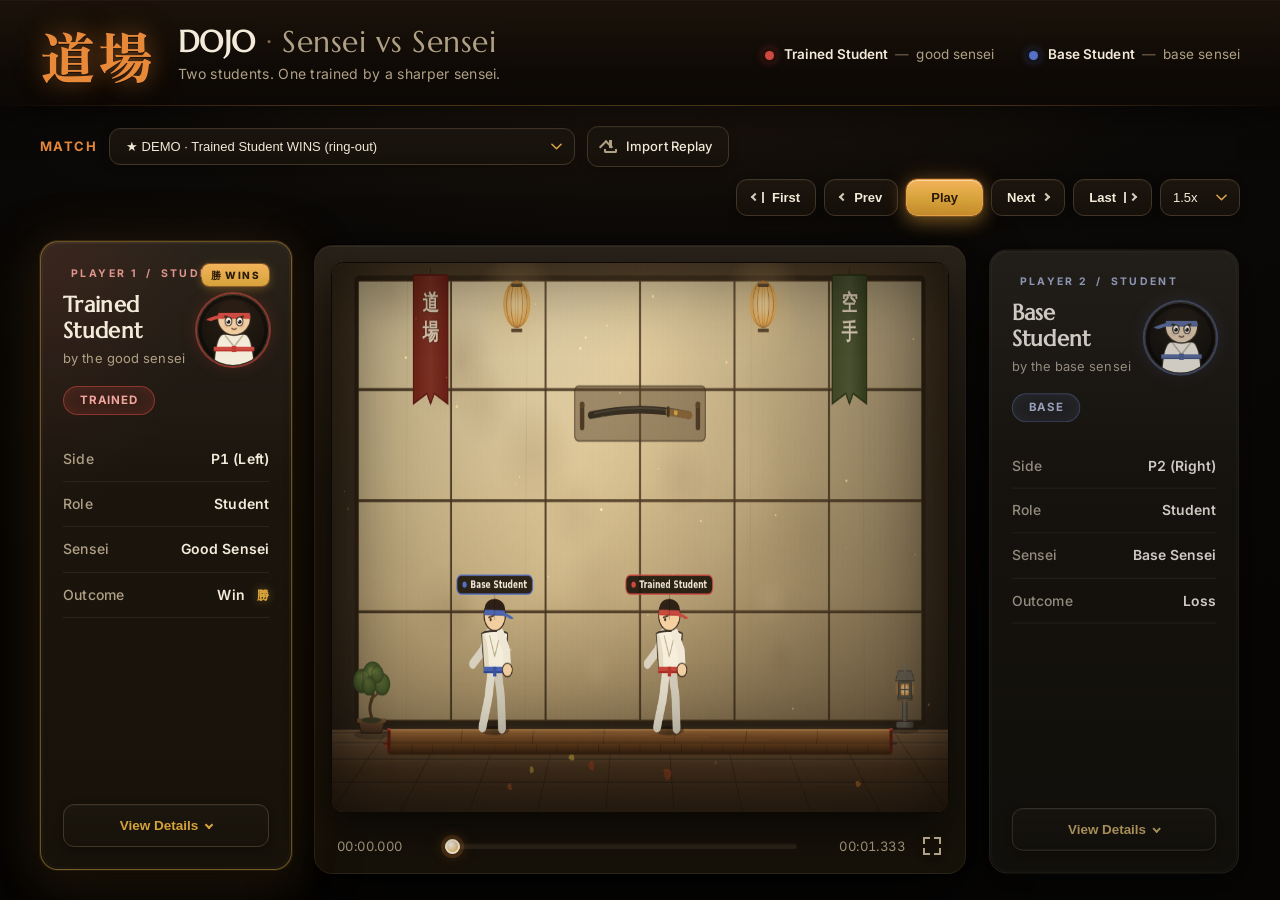
==== commit d5048161: "Demo artifacts: dojo viewer, trained-win replays + locked backups, Stage-6 head-to-head results" ====
--- a/viewer/viewer.html
+++ b/viewer/viewer.html
@@ -19,6 +19,7 @@
     --paper:     #ece1c8;
     --lacquer:   #8a2a20;     /* deep red lacquer */
     --gold:      #c8972e;
+    --orange:    #e08c3f;     /* warm brand orange — the kanji + "Match" label */
     /* the two students — belt colors (muted, never neon) */
     --trained:   #c4453c;     /* muted red — trained student (good sensei) */
     --base:      #4a63b0;     /* muted blue — base student (base sensei) */
@@ -38,45 +39,61 @@
     display: flex; flex-direction: column;
   }
 
-  /* full-width header band, generous side margins matching the reference (~1.3% gutter) */
+  /* full-width header band — single dark row, comfortable padding, thin divider below.
+     Left: large orange kanji + title stack. Right: inline two-item legend. */
   header {
-    padding: 24px 32px 20px;
+    padding: 22px 40px 20px;
     display: flex; align-items: center; gap: 24px; flex-wrap: wrap;
+    border-bottom: 1px solid var(--line2);
+    box-shadow: 0 1px 0 rgba(0,0,0,.5);
   }
   .brand {
-    display: flex; align-items: center; gap: 18px;
+    display: flex; align-items: center; gap: 20px; min-width: 0;
   }
   .kanji {
     font-family: "Hiragino Mincho ProN", "Yu Mincho", "Songti SC", serif;
-    font-size: 44px; line-height: 1;
-    color: var(--lacquer);
+    font-size: 50px; line-height: .92;
+    color: var(--orange);
     font-weight: 600;
-    letter-spacing: 2px;
-  }
+    letter-spacing: 1px;
+    text-shadow: 0 1px 0 rgba(0,0,0,.35);
+    flex: none;
+  }
+  .headtxt { display: flex; flex-direction: column; min-width: 0; }
   header h1 {
-    font-size: 26px; margin: 0; font-weight: 700; letter-spacing: .3px;
-  }
-  header h1 .dim { color: var(--muted2); font-weight: 600; margin: 0 4px; }
-  header .sub { color: var(--muted); font-size: 14px; margin-top: 4px; }
-  .headtxt { display: flex; flex-direction: column; }
-  .legend { margin-left: auto; display: flex; gap: 36px; align-items: center; font-size: 14px; flex-wrap: wrap; color: var(--muted); }
-  .legend .dot { width: 11px; height: 11px; border-radius: 50%; display: inline-block; vertical-align: middle; margin-right: 10px; box-shadow: 0 0 0 3px rgba(0,0,0,.25); }
-  .legend b { font-weight: 650; color: var(--ink); }
-  .legend .sep { color: var(--muted2); margin: 0 2px; }
+    font-size: 28px; margin: 0; line-height: 1.06; letter-spacing: .2px;
+    font-weight: 800; color: var(--ink); white-space: nowrap;
+  }
+  header h1 .lite { font-weight: 500; color: var(--ink); }
+  header h1 .dim  { color: var(--muted2); font-weight: 400; margin: 0 8px; }
+  header .sub { color: var(--muted); font-size: 14.5px; margin-top: 5px; letter-spacing: .1px; }
+
+  .legend {
+    margin-left: auto; display: flex; gap: 40px; align-items: center;
+    font-size: 14.5px; flex-wrap: wrap; color: var(--muted);
+  }
+  .legend > span { display: inline-flex; align-items: center; white-space: nowrap; }
+  .legend .dot {
+    width: 10px; height: 10px; border-radius: 50%; display: inline-block;
+    margin-right: 11px; flex: none;
+    box-shadow: 0 0 0 3px rgba(0,0,0,.25);
+  }
+  .legend b { font-weight: 600; color: var(--ink); margin-right: 7px; }
+  .legend .sep { color: var(--muted2); margin: 0 7px 0 0; }
 
   /* main fills the remaining viewport height so there is no dead void below the arena */
   main {
     flex: 1;
     width: 100%;
     margin: 0 auto;
-    padding: 4px 32px 24px;
+    padding: 20px 40px 26px;
     display: flex; flex-direction: column;
   }
 
   .controls-bar {
     display: flex; gap: 14px; align-items: center; flex-wrap: wrap;
   }
-  .controls-bar .lbl { color: var(--accent); font-weight: 700; font-size: 14px; letter-spacing: .2px; }
+  .controls-bar .lbl { color: var(--orange); font-weight: 700; font-size: 15px; letter-spacing: .2px; }
 
   select, button, label.file {
     background: #181410; color: var(--ink);
@@ -85,6 +102,9 @@
     transition: border-color .15s, background .15s, color .15s, transform .05s;
   }
   select { min-width: 300px; }
+  /* speed selector is tiny ("1.5x") — must NOT inherit the 300px match-dropdown width,
+     or it overflows the controls row and wraps to its own line. */
+  #speed { min-width: 0; width: auto; flex: none; padding-left: 12px; padding-right: 12px; }
   select optgroup { color: var(--gold); font-style: normal; font-weight: 700; background: #100d0a; }
   select option { color: var(--ink); background: #181410; font-weight: 400; }
   button:hover, label.file:hover, select:hover { border-color: var(--line2); background: #211b15; }
@@ -182,23 +202,22 @@
   .spec-panel.left::before  { left: 0;  background: linear-gradient(180deg, var(--trained), #7c2a23); }
   .spec-panel.right::before { right: 0; background: linear-gradient(180deg, var(--base), #2f3f72); }
 
-  /* the name/avatar header: name block left, circular portrait floated right (mirrored R) */
-  .panel-head { position: relative; min-height: 96px; }
-  .spec-panel.right .panel-head { text-align: left; }
+  /* the name/avatar header: role + name + sensei stacked, portrait floated to the
+     inner edge and dropped to the pill line (so the name keeps a full-width line). */
+  .panel-head { position: relative; min-height: 116px; padding-right: 8px; }
   .spec-panel .role {
     font-size: 11px; letter-spacing: 2px; text-transform: uppercase;
     font-weight: 700; display: flex; align-items: center; gap: 8px;
   }
   .spec-panel.left  .role { color: #d68a82; }
   .spec-panel.right .role { color: #8fa3da; }
-  .spec-panel.right .role { justify-content: flex-start; }
-  .spec-panel .name { font-size: 22px; font-weight: 700; margin-top: 10px; letter-spacing: .2px; line-height: 1.15; max-width: 150px; }
+  .spec-panel .name { font-size: 21px; font-weight: 700; margin-top: 12px; letter-spacing: .2px; line-height: 1.18; white-space: nowrap; }
   .spec-panel .sensei { font-size: 13px; color: var(--muted); margin-top: 5px; }
 
-  /* circular gi avatar portrait — floated to the outer/inner corner like the reference */
+  /* circular gi avatar portrait — pinned to the inner corner, dropped to the pill row */
   .avatar {
     width: 92px; height: 92px; border-radius: 50%;
-    position: absolute; top: 28px; right: 0;
+    position: absolute; bottom: -10px; right: 0;
     background:
       radial-gradient(70% 70% at 50% 32%, #241c14 0%, #15110c 100%);
     border: 1px solid var(--line2);
@@ -302,13 +321,31 @@
      DOM but never shown, so legacy show/hideVerdict calls are harmless no-ops. */
   #banner { display: none !important; }
 </style>
+<!-- premium dojo theme — layers on top of the inline <style> above -->
+<link rel="stylesheet" href="theme.css" />
+<!-- game-feel + procedural fighter modules (verified drop-ins).
+     effects.js is a classic script (sets window.DojoFX). sprite_anim.js carries
+     ES `export`s so it must load as a module; its IIFE also sets window.SpriteAnim
+     synchronously. We mark when both are live so the render loop can switch to the
+     animated figures and repaint. -->
+<script src="effects.js"></script>
+<script type="module">
+  import { SpriteAnimator, selectAction } from "./sprite_anim.js";
+  // surface the procedural engine to the classic inline script
+  window.SpriteAnim = window.SpriteAnim || {};
+  window.SpriteAnim.SpriteAnimator = SpriteAnimator;
+  window.SpriteAnim.selectAction = selectAction;
+  window.__spritesModuleReady = true;
+  // repaint now that the animated figures are available
+  if (typeof window.requestRender === "function") window.requestRender();
+</script>
 </head>
 <body>
 <header>
   <div class="brand">
     <span class="kanji">道場</span>
     <div class="headtxt">
-      <h1>DOJO <span class="dim">·</span> Sensei vs Sensei</h1>
+      <h1>DOJO<span class="dim">·</span><span class="lite">Sensei vs Sensei</span></h1>
       <span class="sub">Two students. One trained by a sharper sensei.</span>
     </div>
   </div>
@@ -321,28 +358,26 @@
 <main>
   <div class="controls-bar">
     <span class="lbl">Match</span>
-    <span class="lbl" id="matchLbl" style="color:var(--gold);font-weight:700">King of the Hill — Trained Student (good Sensei) vs Base Student</span>
-    <!-- Scenario picker + import are hidden: this is a locked single-match demo. -->
-    <select id="replaySel" style="display:none"></select>
-    <label class="file btn-import" title="Load a replay .json" style="display:none">
+    <select id="replaySel"></select>
+    <label class="file btn-import" title="Load a replay .json">
       <span class="ic"><span class="tray"></span></span> Import Replay
       <input id="fileInput" type="file" accept=".json,application/json" hidden />
     </label>
-    <div id="drop" style="display:none"></div>
+    <div id="drop"></div>
     <div class="transport-cluster" style="margin-left:auto">
       <button id="firstBtn" class="tb" title="First frame"><span class="gl gl-chev gl-prev"></span><span class="gl-bar" style="margin-left:-4px"></span> First</button>
       <button id="stepBack" class="tb" title="Previous frame"><span class="gl gl-chev gl-prev"></span> Prev</button>
       <button id="playBtn" class="tb play" title="Play / pause"><span class="gl gl-play"></span> <span id="playLbl">Play</span></button>
       <button id="stepFwd" class="tb" title="Next frame">Next <span class="gl gl-chev gl-next"></span></button>
       <button id="lastBtn" class="tb" title="Last frame">Last <span class="gl-bar" style="margin-right:-4px"></span><span class="gl gl-chev gl-next"></span></button>
+      <select id="speed" title="playback speed">
+        <option value="33">2x</option>
+        <option value="50" selected>1.5x</option>
+        <option value="66">1x</option>
+        <option value="100">0.75x</option>
+        <option value="200">0.5x</option>
+      </select>
     </div>
-    <select id="speed" title="playback speed">
-      <option value="33">2x</option>
-      <option value="50" selected>1.5x</option>
-      <option value="66">1x</option>
-      <option value="100">0.75x</option>
-      <option value="200">0.5x</option>
-    </select>
   </div>
   <div id="loadErr"></div>
 
@@ -543,6 +578,29 @@
 let lastRenderTs = 0;
 let rafPending = false;
 
+// ---- procedural fighter animators + game-feel FX (drop-in modules) ----
+// One SpriteAnimator per slot, rebuilt only when its team color flips, so each
+// fighter keeps its own non-looping clip clock (a punch plays start->end even
+// though render() passes a fresh action every frame). FX is a single instance.
+const animators = { p1: null, p2: null };   // { anim, team }
+const fx = (window.DojoFX && window.DojoFX.create) ? window.DojoFX.create() : null;
+
+function getAnimator(slot, team) {
+  const SA = window.SpriteAnim && window.SpriteAnim.SpriteAnimator;
+  if (!SA) return null;                       // module not live yet — fall back
+  const cur = animators[slot];
+  if (cur && cur.team === team) return cur.anim;
+  // force the procedural karate figure (white gi, team headband/belt), not sheets
+  const anim = SA.procedural({ team, baseHeight: 150 });
+  animators[slot] = { anim, team };
+  return anim;
+}
+
+// per-slot FX edge-detection: fire impact/knockback once per contact, not every
+// repaint frame (render() runs continuously for the idle/walk cycles).
+const fxState = { p1: { lastPunchFrame: -1, lastKO: false }, p2: { lastPunchFrame: -1, lastKO: false } };
+let lastRingOutFrame = -1;
+
 const $ = (id) => document.getElementById(id);
 const sel = $("replaySel"), scrub = $("scrub");
 const timeCur = $("timeCur"), timeTot = $("timeTot");
@@ -684,14 +742,40 @@
     return { file, meta, label: describeReplay(meta, file), key: gameKey(meta) };
   }).filter(Boolean);
 
-  // group by game family
+  // group by game family — DEMO CURATION: show only the trained-vs-base story
+  // matches. Drop debug/calibration replays (random/scripted/parametric/stage
+  // tests) and collapse seed/difficulty variants of the same matchup so the
+  // dropdown is a clean, readable highlight reel rather than a debug dump.
+  const DEBUG_RX = /random|scripted|parametric|floaty|heavy_knock|narrow_ledge|wide_arena/i;
+  const seenKey = new Set();
+  const curated = manifestEntries.filter((e) => {
+    if (DEBUG_RX.test(e.label)) return false;
+    const key = String(e.label).split(/\s+[·•]\s+/).slice(0, 3).join(" | ");
+    if (seenKey.has(key)) return false;
+    seenKey.add(key);
+    return true;
+  });
   const groups = { koth: [], tk: [], ringout: [] };
-  for (const e of manifestEntries) (groups[e.key] || groups.ringout).push(e);
+  for (const e of (curated.length ? curated : manifestEntries)) (groups[e.key] || groups.ringout).push(e);
 
   sel.innerHTML = "";
   const ph = document.createElement("option");
   ph.value = ""; ph.textContent = "— pick a match —";
   sel.appendChild(ph);
+
+  // ★ Pinned featured demo clip — locked safe name (`_DEMO_`) the running h2h
+  // batches never overwrite, so the demo always has a guaranteed win clip.
+  const demoOpt = document.createElement("option");
+  demoOpt.value = "h2h_fighter_DEMO_trained_win.json";
+  demoOpt.textContent = "★ DEMO · Trained Student WINS (ring-out)";
+  sel.appendChild(demoOpt);
+
+  // ★ KOTH cross-game shot — held-out game the Teacher never trained on; the
+  //   trained Student held the hill 200–0. This is the generalization money clip.
+  const kothOpt = document.createElement("option");
+  kothOpt.value = "demo_locked/KOTH_trainedwin.json";
+  kothOpt.textContent = "★ KOTH · Trained DOMINATES held-out game (200–0)";
+  sel.appendChild(kothOpt);
 
   const titles = { ringout: "Ring-Out Duel", tk: "Target Knockback", koth: "King of the Hill" };
   for (const k of ["ringout", "tk", "koth"]) {
@@ -817,6 +901,13 @@
 
   // outcome for this slot
   const oc = slotOutcome(m, slot);
+  // theme hook #1: lift+glow the winning panel, recede+dim the losing one. A
+  // draw leaves both neutral. (theme.css degrades gracefully if these are absent.)
+  const panel = $("panel" + side);   // panelL / panelR
+  if (panel) {
+    panel.classList.toggle("is-winner", oc === "win");
+    panel.classList.toggle("is-loser",  oc === "loss");
+  }
   // physical side derives from which panel rendered this slot (L = left, R = right)
   const physicalSide = (side === "L") ? "Left" : "Right";
   const sideLabel = slot.toUpperCase() + " (" + physicalSide + ")";
@@ -1411,62 +1502,151 @@
 
   ctx.clearRect(0, 0, W, H);
 
-  // ---- DOJO backdrop ----
-  drawDojo(W, H, groundY);
-
-  // ---- platform: a tatami/wood dueling deck on the floor ----
-  drawPlatformDeck(geo, plat);
-
-  // ---- KOTH zone (only when present) ----
-  const zone = m.zone || zoneFromFrame(fr);
-  const isKoth = gameKey(m) === "koth" || !!zone;
-  if (isKoth && zone) drawZone(geo, plat, zone, fr);
-
-  // ---- fighters (gi) ----
+  // advance the FX clock (decays shake, ages particles) once per repaint.
+  if (fx) fx.tick(now);
+
+  // team identity / per-frame contact flags (needed before the scene draw so
+  // FX can be triggered as the world is painted).
   const ts2 = trainedSlot(m);
   const p1Trained = ts2 === "p1";
   const p2Trained = ts2 === "p2";
   const p1Color = ts2 ? (p1Trained ? getCSS("--trained") : getCSS("--base")) : getCSS("--trained");
   const p2Color = ts2 ? (p2Trained ? getCSS("--trained") : getCSS("--base")) : getCSS("--base");
-
-  // draw shadows first so fighters sit on the deck
-  drawShadow(fr.p1, geo, plat);
-  drawShadow(fr.p2, geo, plat);
-
   const evs = fr.events || [];
   const p1Hit = evs.includes("p1_punch");
   const p2Hit = evs.includes("p2_punch");
   const p1KO  = evs.includes("p1_ringout") || isOffEdge(fr.p1, plat);
   const p2KO  = evs.includes("p2_ringout") || isOffEdge(fr.p2, plat);
-
-  // team identity per slot: trained side -> red sprite, base side -> blue.
-  // ts2 may be null for non-h2h traces; then P1 reads as "trained"-styled, P2 "base".
+  // team identity per slot: trained side -> red figure, base side -> blue.
   const p1Team = p2Trained ? "base" : "trained";   // p1 is base only when p2 is the trained slot
   const p2Team = p2Trained ? "trained" : "base";
 
+  // fire one-shot FX on the *frame the contact happens*, edge-detected so the
+  // continuous repaint loop doesn't re-trigger them every frame.
+  maybeFireFX(fr, geo, plat, p1Hit, p2Hit, p1KO, p2KO, p1Color, p2Color, m);
+
+  // ---- WORLD (shaken) : everything that should react to camera shake ----
+  ctx.save();
+  if (fx) fx.applyShake(ctx);
+
+  // DOJO backdrop
+  drawDojo(W, H, groundY);
+  // platform: a tatami/wood dueling deck on the floor
+  drawPlatformDeck(geo, plat);
+  // KOTH zone (only when present)
+  const zone = m.zone || zoneFromFrame(fr);
+  const isKoth = gameKey(m) === "koth" || !!zone;
+  if (isKoth && zone) drawZone(geo, plat, zone, fr);
+
+  // draw shadows first so fighters sit on the deck
+  drawShadow(fr.p1, geo, plat);
+  drawShadow(fr.p2, geo, plat);
+
   drawFighter(fr.p1, "p1", p1Team, p1Color, geo, plat, now, p1Hit, p1KO);
   drawFighter(fr.p2, "p2", p2Team, p2Color, geo, plat, now, p2Hit, p2KO);
 
-  // ---- punch impact bursts ----
-  if (p1Hit) impactBurst(fr.p1, p1Color, geo, plat);
-  if (p2Hit) impactBurst(fr.p2, p2Color, geo, plat);
+  // game-feel particles (impacts / streaks / dust) live in world space so they
+  // shake with the scene; this replaces the old hand-rolled impactBurst.
+  if (fx) fx.drawWorld(ctx, now);
+  ctx.restore();   // close the shaken transform
+
+  // ---- ATMOSPHERE (screen space) : drifting dust + breathing lantern glow.
+  // lanterns/vignette are off — drawDojo already paints those, no doubling.
+  if (fx) fx.ambient(ctx, now, { groundY, lanterns: false, vignette: false });
 
   // ---- floating player tags (eased follow) ----
   drawTag("p1", fr.p1, slotLabel(m, "p1"), p1Color, geo, plat, dt, p1Hit, p1KO);
   drawTag("p2", fr.p2, slotLabel(m, "p2"), p2Color, geo, plat, dt, p2Hit, p2KO);
+
+  // ---- RING-OUT stinger (K.O. / RING OUT! flash) — screen space, on top ----
+  if (fx) fx.drawHud(ctx, now);
 
   // ---- HUD / scrubber ----
   if (timeCur) timeCur.textContent = fmtTime(frame);
   if (timeTot) timeTot.textContent = fmtTime(replay.frames.length - 1);
   scrub.value = frame;
+  paintScrub();   // theme hook: fill the played portion of the track
 
   // No on-stage victory banner by design — the outcome reads quietly in the
   // side panels (Outcome row + a small 勝 mark on the winner). This matches the
   // approved reference and avoids the "really AI" saturated win bar.
 
-  // keep animating (sprite idle/run cycles, tag easing) — sprites animate from
-  // wall-clock, so we keep a gentle render loop alive whenever a replay is shown.
-  if (tagsSettling() || playing || replay) requestRender();
+  // keep animating (procedural idle/walk cycles, FX particles, tag easing) — the
+  // figures + FX animate from wall-clock, so keep a gentle loop alive whenever a
+  // replay is shown, or while FX are still settling.
+  if (tagsSettling() || playing || replay || (fx && (fx.isShaking() || fx.hasStinger()))) requestRender();
+}
+
+// Theme hook #2 — paint the scrubber's played/remaining split via --scrub-pct.
+function paintScrub() {
+  const max = +scrub.max || 0;
+  const pct = max > 0 ? (+scrub.value / max) * 100 : 0;
+  scrub.style.setProperty("--scrub-pct", pct + "%");
+}
+
+// ===================================================================== FX triggers
+// Edge-detected so each contact fires its impact/knockback exactly once, even
+// though render() repaints continuously for the idle/walk cycles.
+function maybeFireFX(fr, geo, plat, p1Hit, p2Hit, p1KO, p2KO, p1Color, p2Color, m) {
+  if (!fx) return;
+  const { sx, sy } = geo;
+  const fxRgb = (hex) => { const c = hexToRgb(hex); return c ? [c.r, c.g, c.b] : undefined; };
+
+  // ---- punch contact -> impact star + a little shake (once per frame index) ----
+  // The latch stores the frame index a slot last fired on; a continuous repaint
+  // of the same frame won't re-fire, but advancing to a new punch frame will.
+  const handlePunch = (slot, b, hit, color) => {
+    const st = fxState[slot];
+    if (hit) {
+      if (st.lastPunchFrame !== frame) {
+        st.lastPunchFrame = frame;
+        const dir = (b.facing < 0) ? -1 : 1;
+        // land the star at the extended fist: forward of the body, torso height
+        fx.spawnImpact(sx(b.x) + dir * 34, sy(b.y) - 96, { facing: dir, color: fxRgb(color) });
+      }
+    } else {
+      st.lastPunchFrame = -1;                    // re-arm once the punch frame passes
+    }
+  };
+  handlePunch("p1", fr.p1, p1Hit, p1Color);
+  handlePunch("p2", fr.p2, p2Hit, p2Color);
+
+  // ---- big launch / ring-out edge -> knockback streaks + heavy shake ----
+  const fireKO = (slot, b, ko, color) => {
+    const st = fxState[slot];
+    if (ko && !st.lastKO) {
+      const dir = (b.x > (plat.x_left + plat.x_right) / 2) ? 1 : -1;  // launched outward
+      fx.knockback(sx(b.x), sy(b.y) - 70, {
+        dir, intensity: 16, color: fxRgb(color), groundY: geo.groundY,
+      });
+    }
+    st.lastKO = ko;
+  };
+  fireKO("p1", fr.p1, p1KO, p1Color);
+  fireKO("p2", fr.p2, p2KO, p2Color);
+
+  // ---- ring-out / final-frame -> the K.O. stinger, fired once ----
+  const isLast = frame === (replay.frames.length - 1);
+  const anyKO = p1KO || p2KO;
+  if ((anyKO || isLast) && lastRingOutFrame !== frame) {
+    // only stinger on a real decisive ending: a KO this frame, or the last frame
+    // of a match that actually has a winner (skip pure draws to avoid a false KO).
+    const winnerSlot = p1KO ? "p2" : p2KO ? "p1" : decisiveWinnerSlot(m);
+    if (anyKO || winnerSlot) {
+      const label = winnerSlot ? slotLabel(m, winnerSlot) : null;
+      const wColor = winnerSlot === "p1" ? p1Color : winnerSlot === "p2" ? p2Color : p1Color;
+      fx.ringOut(label, { color: fxRgb(wColor) });
+      lastRingOutFrame = frame;
+    }
+  }
+  if (!anyKO && !isLast) lastRingOutFrame = -1;   // re-arm when scrubbing back
+}
+
+// Which slot won, if the match has a decisive (non-draw) outcome — else null.
+function decisiveWinnerSlot(m) {
+  if (slotOutcome(m, "p1") === "win") return "p1";
+  if (slotOutcome(m, "p2") === "win") return "p2";
+  return null;
 }
 
 function tagsSettling() {
@@ -1623,80 +1803,41 @@
 // clock motion for idle/run liveliness. Falls back to the procedural drawGi if
 // the sheets haven't loaded (keeps file:// + first-paint from going blank).
 function drawFighter(b, slot, team, color, geo, plat, now, hit, ko) {
-  const char = TEAM_CHAR[team] || "samuraiMack";
-  const store = spriteStore[char];
-
-  // pick animation from the replay action + state
+  const { sx, sy, groundY } = geo;
   const off = isOffEdge(b, plat) || ko;
-  const action = b.action || "idle";
-  const falling = action === "jump" && (b.__lastY != null && b.y < b.__lastY);
-  // alternate punch sheets per replay-frame so repeated punches don't look static
-  const attack2 = (frame % 2) === 1;
-  const animName = animForAction(action, { ko: off, hit, attack2, falling });
-  b.__lastY = b.y;
-
-  const rec = store && store[animName];
-  if (!rec || !rec.base) {
-    // sheets not ready (or this anim missing) — keep the viewer alive.
-    drawGi(b, color, geo, plat, now, hit, ko);
-    return;
-  }
-
-  // pick the frame index within the animation
-  const nFrames = rec.frames;
-  let fi;
-  if (off && animName === "Death") {
-    // play the death sheet ONCE and hold the last (fallen) frame as it sinks
-    const t = Math.min(1, ((now % 100000) - (b.__koStart || (b.__koStart = now))) / 700);
-    fi = Math.min(nFrames - 1, Math.floor(t * nFrames));
-  } else if (animName === "Attack1" || animName === "Attack2" || animName === "TakeHit") {
-    // one-shot poses: drive the strike pose from wall-clock so it visibly swings
-    fi = Math.floor((now / 80)) % nFrames;
-  } else {
-    // looping anims (Idle/Run/Jump/Fall): wall-clock cycle, fast enough to read
-    const speed = animName === "Run" ? 70 : animName === "Idle" ? 130 : 110;
-    fi = Math.floor(now / speed) % nFrames;
-  }
-  if (!off) b.__koStart = undefined;
-
-  const sheet = rec.tinted[team] || rec.base;
-
-  // ---- placement: bottom-centre the character on the deck at its world x ----
-  const { sx, sy, groundY } = geo;
-  const dir = (b.facing < 0) ? -1 : 1;
-  const cx = sx(b.x);
-  // sprite draw box: the 200px source frame scaled to a readable fighter height.
-  const DRAW = 200;                       // on-canvas frame size (px)
-  // In these LuizMelo sheets the character's feet sit ~13% above the frame's
-  // bottom edge (transparent pad below). Subtract that so the feet land on the
-  // deck surface (sy(0) = groundY) instead of floating.
-  const footPad = DRAW * 0.13;            // transparent pad below the feet
-  let footY = off
-    ? Math.min(groundY + 150, sy(b.y) + (now % 1000) / 1000 * 80)  // sink on KO
+
+  // procedural karate figure (white gi, team headband/belt). Falls back to the
+  // inline chibi only while the ES module is still loading (first paint).
+  const anim = getAnimator(slot, team);
+  if (!anim) { drawGi(b, color, geo, plat, now, hit, ko); return; }
+
+  // map the replay frame -> animation state + facing. Feed the previous frame so
+  // the engine can read knockback/fall, and explicit hit/ko so contact reads.
+  const prev = (replay && frame > 0) ? replay.frames[frame - 1][slot] : null;
+  const st = window.SpriteAnim.selectAction(b, prev, {
+    groundY: (plat.y != null ? plat.y : 0),
+    gotHit: !!hit && !(b.action === "punch"),   // attacker isn't the one recoiling
+    ko: !!off,
+  });
+
+  // feet land on the deck surface; on KO they sink into the void below the edge.
+  const feetX = sx(b.x);
+  let feetY = off
+    ? Math.min(groundY + 150, sy(b.y) + (now % 1000) / 1000 * 80)
     : sy(b.y);
-  const dx = cx - DRAW / 2;
-  const dy = footY - DRAW + footPad;
-
+
+  // 150px-tall figure reads at parity with the old sprites without crowding.
+  const scale = 1.0;
   ctx.save();
   if (off) ctx.globalAlpha = 0.92;
-  // horizontal flip about the sprite centre when facing left
-  if (dir < 0) {
-    ctx.translate(cx, 0);
-    ctx.scale(-1, 1);
-    ctx.translate(-cx, 0);
-  }
-  ctx.imageSmoothingEnabled = true;
-  ctx.drawImage(
-    sheet,
-    fi * SPRITE_FRAME, 0, SPRITE_FRAME, SPRITE_FRAME,  // src frame
-    dx, dy, DRAW, DRAW                                  // dest box
-  );
+  anim.draw(ctx, st.action, st.facing, feetX, feetY, scale, now);
   ctx.restore();
 
   // remember the figure's "core" screen position for the tag follow (above head).
-  // head sits roughly 30% down from the top of the drawn box.
-  b.__sx = cx;
-  b.__sy = dy + DRAW * 0.30;
+  // the procedural rig's head centre sits ~0.88*H above the feet.
+  b.__sx = feetX;
+  b.__sy = feetY - anim.baseHeight * scale * 0.88;
+  b.__lastY = b.y;
 }
 
 // The CHIBI gi fighter — a stylized karate kid: big expressive head, small body,
@@ -2151,7 +2292,7 @@
 playBtn.onclick = togglePlay;
 $("stepFwd").onclick = () => step(1);
 $("stepBack").onclick = () => step(-1);
-scrub.oninput = () => { pause(); frame = parseInt(scrub.value, 10); requestRender(); };
+scrub.oninput = () => { pause(); frame = parseInt(scrub.value, 10); paintScrub(); requestRender(); };
 $("speed").onchange = () => { if (playing) play(); };
 sel.onchange = () => { if (sel.value) loadExample(sel.value); };
 $("fileInput").onchange = (e) => { if (e.target.files[0]) loadFile(e.target.files[0]); };
@@ -2175,9 +2316,8 @@
 window.addEventListener("resize", requestRender);
 
 // ===================================================================== boot
-// Real-art fighter sprite sheets (LuizMelo "Martial Hero", CC0) — start loading
-// immediately; the renderer falls back to the procedural figure until ready.
-loadSprites();
+// Fighters are the procedural karate figures from sprite_anim.js — no sheets to
+// preload; getAnimator() builds them lazily once the ES module is live.
 
 // Optional real-art backdrop (assets/dojo.png) — used if it loads.
 (function tryDojoArt() {
@@ -2190,9 +2330,8 @@
 // Inline default first so the canvas is never blank (works from file://).
 setReplay(DEFAULT_REPLAY, "inline-demo");
 
-// LOCKED SINGLE-MATCH DEMO: no scenario picker. The only match that loads is the
-// trained (good-Sensei) King-of-the-Hill win. The user can only press Play.
-const LOCKED_REPLAY = "h2h_koth_trained_win_trained_as_P0.json";
+// Then upgrade over http: load dashboard + manifest + descriptive dropdown,
+// and auto-open the headline draw match if available.
 (async () => {
   // dashboard (for spec panels) — best effort
   try {
@@ -2200,12 +2339,58 @@
     if (res.ok) { dashboard = await res.json(); renderSpecPanels(); }
   } catch (_) { /* file:// — keep panels from meta only */ }
 
-  // Load the ONE locked match (served over http). Keeps the inline default on the
-  // canvas if the fetch fails. No manifest, no dropdown, no other scenarios.
+  // manifest -> descriptive dropdown
+  let files = null;
   try {
-    await loadExample(LOCKED_REPLAY);
+    const res = await fetch(MANIFEST_URL, { cache: "no-store" });
+    if (res.ok) files = await res.json();
+  } catch (_) { /* fall through */ }
+  if (!Array.isArray(files) || !files.length) {
+    // try a directory listing as a secondary source
+    try {
+      const res = await fetch(REPLAY_BASE, { cache: "no-store" });
+      if (res.ok) {
+        const html = await res.text();
+        files = Array.from(html.matchAll(/href="([^"]+\.json)"/g))
+          .map(m => decodeURIComponent(m[1].split("/").pop()))
+          .filter(n => n && n !== "manifest.json");
+        files = Array.from(new Set(files));
+      }
+    } catch (_) { /* ignore */ }
+  }
+
+  // optional URL overrides: ?r=<file> picks a match, &f=<frame> jumps to it.
+  const params = new URLSearchParams(location.search);
+  const wantFile = params.get("r");
+  const wantFrame = params.get("f");
+
+  if (Array.isArray(files) && files.length) {
+    await buildDropdown(files);
+    // explicit ?r= wins; otherwise the headline h2h draw (the centerpiece story).
+    let pick = null;
+    if (wantFile) {
+      pick = manifestEntries.find(e => e.file === wantFile) ||
+             manifestEntries.find(e => e.file.includes(wantFile)) ||
+             { file: wantFile };   // allow direct-loading any path (e.g. demo_locked/KOTH_trainedwin.json)
+    }
+    // Default to the pinned DEMO win clip (locked safe name) unless ?r= overrides.
+    pick = pick ||
+      (!wantFile ? (manifestEntries.find(e => e.file === "h2h_fighter_DEMO_trained_win.json") || { file: "h2h_fighter_DEMO_trained_win.json" }) : null) ||
+      manifestEntries.find(e => /h2h_fighter_draw_trained_as_P1/.test(e.file)) ||
+      manifestEntries.find(e => /h2h_fighter_draw/.test(e.file)) ||
+      manifestEntries.find(e => e.key === "ringout");
+    if (pick) {
+      sel.value = pick.file;
+      await loadExample(pick.file);
+      if (wantFrame != null && replay) {
+        frame = Math.max(0, Math.min(parseInt(wantFrame, 10) || 0, replay.frames.length - 1));
+        requestRender();
+      }
+    }
     loadErr.textContent = "";
-  } catch (_) { /* keep inline default */ }
+  } else {
+    fallbackDropdown();
+  }
 })();
 </script>
 </body>
--- a/viewer/theme.css
+++ b/viewer/theme.css
@@ -0,0 +1,499 @@
+/* =====================================================================
+   theme.css — premium drop-in theme for the Dojo "Sensei vs Sensei"
+   replay viewer.
+
+   HOW TO USE: link this AFTER the viewer's existing <style> block. It
+   re-declares the same selectors with stronger values and adds a small
+   token layer. Zero markup changes required. Two optional one-line JS
+   hooks unlock the full effect (see THEME_NOTES.md):
+     - .spec-panel.is-winner / .is-loser  -> win/loss emphasis
+     - --scrub-pct on #scrub               -> filled scrubber track
+
+   Fonts: tasteful Google display faces, fetched at the top. If offline,
+   the stack falls back to the system serif/sans already used by the
+   viewer, so nothing breaks.
+   ===================================================================== */
+
+@import url('https://fonts.googleapis.com/css2?family=Zen+Antique&family=Marcellus&family=Inter:wght@400;500;600;700;800&display=swap');
+
+/* --------------------------------------------------------------- tokens
+   Layer on top of the viewer's :root. We never remove an existing token
+   (viewer JS reads --trained/--base/--accent via getCSS), only refine
+   and extend. */
+:root {
+  /* refined sumi-ink ground — a touch warmer + deeper for contrast range */
+  --bg:        #0b0907;
+  --bg2:       #060504;
+  --panel:     #161109;     /* lacquered plate base */
+  --panel2:    #1d1710;     /* inner surface */
+  --line:      #2c2419;     /* quiet hairline */
+  --line2:     #423626;     /* lit hairline */
+  --ink:       #f3ead9;
+  --muted:     #b0a085;
+  --muted2:    #7a6850;
+
+  /* rationed accents — the only "energy" colors on the page */
+  --accent-orange: #e8893a;
+  --accent-gold:   #d6a23a;
+  --orange:        #e8893a;   /* keep viewer alias in sync */
+  --gold:          #d6a23a;
+  --accent:        #d6a23a;
+
+  /* belt colors stay muted; keep the rgb channels for glows/washes */
+  --trained:     #cf4a40;     /* red — Player 2 Trained */
+  --base:        #5570c4;     /* blue — Player 1 Base */
+  --trained-rgb: 207, 74, 64;
+  --base-rgb:    85, 112, 196;
+  --gold-rgb:    214, 162, 58;
+
+  /* elevation system — three deliberate steps of depth */
+  --elev-1: 0 1px 0 rgba(0,0,0,.5);
+  --elev-2: 0 10px 30px rgba(0,0,0,.5), 0 1px 0 rgba(255,255,255,.03) inset;
+  --elev-3: 0 22px 60px rgba(0,0,0,.62), 0 0 0 1px rgba(0,0,0,.4),
+            0 1px 0 rgba(255,255,255,.05) inset;
+
+  /* warm top-light that makes a surface read as a physical plate */
+  --plate-light: linear-gradient(180deg, rgba(255,238,210,.055), rgba(255,238,210,0) 38%);
+
+  --scrub-pct: 0%;          /* driven by JS; falls back to 0 (unfilled) */
+
+  --ease-out: cubic-bezier(.2, .8, .2, 1);
+}
+
+/* --------------------------------------------------------------- ground */
+body {
+  font-family: "Inter", ui-sans-serif, system-ui, -apple-system, "Segoe UI", Roboto, sans-serif;
+  background:
+    /* warm lantern glow top-center */
+    radial-gradient(1100px 520px at 50% -10%, rgba(232,137,58,.10), rgba(232,137,58,0) 60%),
+    /* paper-grain vignette */
+    radial-gradient(1400px 800px at 50% -14%, #1a130c 0%, var(--bg) 50%, var(--bg2) 100%);
+  letter-spacing: .1px;
+}
+
+/* ============================================================== HEADER */
+header {
+  padding: 26px 40px 22px;
+  border-bottom: 0;               /* single divider only — the ::after hairline below */
+  background:
+    linear-gradient(180deg, rgba(232,137,58,.05), rgba(0,0,0,0) 70%),
+    linear-gradient(180deg, #110c07, #0c0805);
+  box-shadow: var(--elev-2);
+  position: relative;
+}
+/* ONE warm hairline of light under the header — lantern spill. This is the only
+   divider; the old solid border-bottom is removed so the line never doubles. */
+header::after {
+  content: ""; position: absolute; left: 0; right: 0; bottom: 0; height: 1px;
+  background: linear-gradient(90deg,
+    rgba(232,137,58,0) 0%, rgba(232,137,58,.40) 22%,
+    rgba(214,162,58,.42) 50%, rgba(232,137,58,.40) 78%, rgba(232,137,58,0) 100%);
+  opacity: .7;
+}
+
+.brand { gap: 22px; }
+
+.kanji {
+  font-family: "Zen Antique", "Hiragino Mincho ProN", "Yu Mincho", "Songti SC", serif;
+  font-size: 56px; line-height: .9; font-weight: 400;
+  color: var(--accent-orange);
+  letter-spacing: 2px;
+  text-shadow:
+    0 1px 0 rgba(0,0,0,.5),
+    0 0 22px rgba(232,137,58,.40),
+    0 0 44px rgba(232,137,58,.18);
+}
+
+header h1 {
+  font-family: "Marcellus", "Inter", serif;
+  font-size: 30px; font-weight: 600; letter-spacing: .4px;
+  color: var(--ink);
+  text-shadow: 0 1px 0 rgba(0,0,0,.4);
+}
+header h1 .lite { font-weight: 400; color: var(--muted); letter-spacing: .6px; }
+header h1 .dim  { color: var(--muted2); margin: 0 10px; font-weight: 300; }
+header .sub {
+  color: var(--muted); font-size: 14px; margin-top: 6px;
+  letter-spacing: .3px; font-weight: 400;
+}
+
+.legend { gap: 34px; font-size: 13.5px; }
+.legend .dot {
+  width: 9px; height: 9px; margin-right: 10px;
+  box-shadow: 0 0 0 3px rgba(0,0,0,.35), 0 0 10px currentColor;
+}
+.legend > span:nth-child(1) .dot { color: var(--trained); }
+.legend > span:nth-child(2) .dot { color: var(--base); }
+.legend b { color: var(--ink); font-weight: 600; }
+
+/* ====================================================== CONTROLS / TRANSPORT */
+.controls-bar { gap: 12px; }
+.controls-bar .lbl {
+  color: var(--accent-orange); font-weight: 700; font-size: 13px;
+  letter-spacing: 1.4px; text-transform: uppercase;
+}
+
+select, button, label.file {
+  background: linear-gradient(180deg, #1b150e, #15100a);
+  border: 1px solid var(--line2);
+  border-radius: 11px;
+  padding: 10px 16px; font-size: 13px; font-weight: 500;
+  color: var(--ink);
+  box-shadow: 0 1px 0 rgba(255,255,255,.03) inset, 0 2px 8px rgba(0,0,0,.3);
+  transition: border-color .16s var(--ease-out), background .16s var(--ease-out),
+              color .16s var(--ease-out), box-shadow .16s var(--ease-out),
+              transform .08s var(--ease-out);
+}
+select:hover, button:hover, label.file:hover {
+  border-color: #5a4a32;
+  background: linear-gradient(180deg, #221a11, #1a140d);
+  box-shadow: 0 1px 0 rgba(255,255,255,.05) inset, 0 4px 14px rgba(0,0,0,.4);
+}
+select:focus-visible, button:focus-visible, label.file:focus-visible {
+  outline: none; border-color: var(--accent-orange);
+  box-shadow: 0 0 0 3px rgba(232,137,58,.25), 0 1px 0 rgba(255,255,255,.05) inset;
+}
+button:active, label.file:active { transform: translateY(1px); }
+select optgroup { color: var(--accent-gold); background: #100c08; }
+
+/* dropdowns: kill the native macOS arrows, layer one themed chevron over the gradient */
+#replaySel, #speed {
+  -webkit-appearance: none; appearance: none;
+  background:
+    url("data:image/svg+xml,%3Csvg xmlns='http://www.w3.org/2000/svg' width='12' height='8'%3E%3Cpath d='M1 1.5 6 6.5 11 1.5' fill='none' stroke='%23d8a24a' stroke-width='1.7' stroke-linecap='round' stroke-linejoin='round'/%3E%3C/svg%3E") no-repeat right 12px center / 11px 7px,
+    linear-gradient(180deg, #1b150e, #15100a);
+  padding-right: 34px;
+}
+#replaySel:hover, #speed:hover {
+  background:
+    url("data:image/svg+xml,%3Csvg xmlns='http://www.w3.org/2000/svg' width='12' height='8'%3E%3Cpath d='M1 1.5 6 6.5 11 1.5' fill='none' stroke='%23e8a85a' stroke-width='1.7' stroke-linecap='round' stroke-linejoin='round'/%3E%3C/svg%3E") no-repeat right 12px center / 11px 7px,
+    linear-gradient(180deg, #221a11, #1a140d);
+}
+
+/* transport pills */
+.transport-cluster { gap: 8px; }
+.transport-cluster .tb {
+  background: linear-gradient(180deg, #1b150e, #15100a);
+  border: 1px solid var(--line2);
+  border-radius: 11px; padding: 10px 15px;
+  color: var(--ink); font-weight: 600; font-size: 13px;
+  box-shadow: 0 1px 0 rgba(255,255,255,.03) inset, 0 2px 8px rgba(0,0,0,.3);
+  transition: border-color .16s var(--ease-out), background .16s var(--ease-out),
+              color .16s var(--ease-out), box-shadow .16s var(--ease-out),
+              transform .08s var(--ease-out);
+}
+.transport-cluster .tb:hover {
+  border-color: #5a4a32; color: #fff;
+  background: linear-gradient(180deg, #241b12, #1b140d);
+  transform: translateY(-1px);
+  box-shadow: 0 1px 0 rgba(255,255,255,.05) inset, 0 6px 16px rgba(0,0,0,.45);
+}
+.transport-cluster .tb:active { transform: translateY(1px); }
+.transport-cluster .tb .gl,
+.transport-cluster .tb .gl-chev,
+.transport-cluster .tb .gl-bar { opacity: .85; }
+
+/* the live Play control — the one warm, raised, glowing button */
+.transport-cluster .tb.play {
+  color: #2a1a08; font-weight: 800; padding: 10px 24px;
+  border: 1px solid #e6a24a;
+  background: linear-gradient(180deg, #f3b35a, var(--accent-gold) 55%, #c78c2c);
+  box-shadow:
+    0 1px 0 rgba(255,255,255,.45) inset,
+    0 0 0 1px rgba(232,137,58,.25),
+    0 6px 18px rgba(214,162,58,.40),
+    0 0 26px rgba(232,137,58,.22);
+}
+.transport-cluster .tb.play:hover {
+  transform: translateY(-1px);
+  background: linear-gradient(180deg, #f8bd64, #dca93a 55%, #cf942f);
+  box-shadow:
+    0 1px 0 rgba(255,255,255,.5) inset,
+    0 8px 22px rgba(214,162,58,.5),
+    0 0 34px rgba(232,137,58,.32);
+}
+.transport-cluster .tb.play:active { transform: translateY(0); }
+.transport-cluster .tb.play .gl { opacity: 1; }
+
+/* ============================================================== ARENA */
+.arena { gap: 22px; margin-top: 18px; }
+
+/* ---- spec panels: lacquered plates with real depth ---- */
+.spec-panel {
+  background:
+    var(--plate-light),
+    linear-gradient(180deg, var(--panel2), var(--panel));
+  border: 1px solid var(--line);
+  border-radius: 18px;
+  padding: 24px 22px 22px;
+  box-shadow: var(--elev-3);
+  transition: transform .35s var(--ease-out), box-shadow .35s var(--ease-out),
+              filter .35s var(--ease-out), border-color .35s var(--ease-out);
+}
+/* inner hairline so the plate reads as inlaid, not printed */
+.spec-panel::after {
+  content: ""; position: absolute; inset: 1px; border-radius: 17px;
+  pointer-events: none;
+  box-shadow: 0 0 0 1px rgba(255,255,255,.035) inset;
+}
+
+/* team-color side stripe REMOVED — redundant (headband + dot + pill + avatar ring
+   already convey team) and it read as an artifact. Suppress the ::before entirely. */
+.spec-panel.left::before, .spec-panel.right::before { content: none; }
+
+/* -------------------------------------------------- panel head: name / avatar
+   The text column (role + name + sensei) and the avatar share the head row.
+   We give the head a fixed right gutter the width of the avatar so the name
+   NEVER runs under the portrait, and let the name wrap to two lines instead of
+   clipping. The avatar drops into the pill band so it clears the name entirely. */
+.panel-head {
+  min-height: 104px;
+  padding-right: 0;               /* the gutter is applied per-row, not globally */
+}
+.spec-panel .role {
+  font-size: 10.5px; letter-spacing: 2.4px; font-weight: 700;
+  white-space: nowrap;            /* short label — keep it on one clean line */
+}
+.spec-panel.left  .role { color: #e0958c; }
+.spec-panel.right .role { color: #9bafe6; }
+.spec-panel .name {
+  font-family: "Marcellus", "Inter", serif;
+  font-size: 22px; font-weight: 600; margin-top: 11px; letter-spacing: .3px;
+  line-height: 1.16;
+  padding-right: 82px;            /* reserve the avatar lane so the name never clips */
+  white-space: normal;            /* wrap long names instead of clipping them */
+  overflow-wrap: break-word;
+}
+.spec-panel .sensei {
+  font-size: 13px; color: var(--muted); margin-top: 6px;
+  padding-right: 82px;            /* keep the sensei line clear of the avatar too */
+}
+
+/* avatar portrait ring — team-tinted glow. Smaller + dropped below the name. */
+.avatar {
+  width: 72px; height: 72px;
+  bottom: 4px; right: 0;
+  border: 1px solid var(--line2);
+  background: radial-gradient(70% 70% at 50% 30%, #2a2016 0%, #14100b 100%);
+}
+.avatar canvas { width: 72px; height: 72px; }
+.spec-panel.left  .avatar {
+  box-shadow: inset 0 0 0 4px rgba(0,0,0,.3),
+              0 0 0 2px rgba(var(--trained-rgb), .55),
+              0 0 18px rgba(var(--trained-rgb), .22);
+}
+.spec-panel.right .avatar {
+  box-shadow: inset 0 0 0 4px rgba(0,0,0,.3),
+              0 0 0 2px rgba(var(--base-rgb), .55),
+              0 0 18px rgba(var(--base-rgb), .22);
+}
+
+/* side pill */
+.side-pill {
+  margin-top: 16px; padding: 5px 16px; border-radius: 999px;
+  font-size: 11.5px; font-weight: 700; letter-spacing: .8px; text-transform: uppercase;
+  border: 1px solid transparent;
+}
+.side-pill.trained {
+  color: #f0a59d; border-color: rgba(var(--trained-rgb), .55);
+  background: rgba(var(--trained-rgb), .12);
+  box-shadow: 0 0 14px rgba(var(--trained-rgb), .14) inset;
+}
+.side-pill.base {
+  color: #aab9ec; border-color: rgba(var(--base-rgb), .55);
+  background: rgba(var(--base-rgb), .12);
+  box-shadow: 0 0 14px rgba(var(--base-rgb), .14) inset;
+}
+
+/* stat rows — tighter rhythm, clearer key/value pairing */
+.spec-rows { margin-top: 22px; }
+.spec-row {
+  padding: 12px 0; border-bottom: 1px solid var(--line);
+  transition: background .15s var(--ease-out);
+}
+.spec-row:hover { background: rgba(255,238,210,.02); }
+.spec-row .k { color: var(--muted); font-weight: 500; letter-spacing: .2px; }
+.spec-row .v { color: var(--ink); font-weight: 600; font-variant-numeric: tabular-nums; }
+.spec-row .v.dimv { color: var(--muted2); font-weight: 500; }
+.spec-section {
+  font-size: 10px; letter-spacing: 1.8px; color: var(--muted2);
+  font-weight: 700; padding: 16px 0 2px;
+}
+
+/* the small inline 勝 win mark stays subtle in losing/neutral context */
+.spec-row .v .win-mark {
+  font-family: "Zen Antique", serif;
+  color: var(--accent-gold); font-weight: 700; margin-left: 8px;
+  text-shadow: 0 0 10px rgba(var(--gold-rgb), .4);
+}
+
+/* View Details */
+.details-btn {
+  border: 1px solid var(--line2); border-radius: 11px;
+  color: var(--accent-gold); font-weight: 600;
+  background: linear-gradient(180deg, rgba(255,255,255,.02), rgba(0,0,0,0));
+  transition: background .16s var(--ease-out), color .16s var(--ease-out),
+              border-color .16s var(--ease-out);
+}
+.details-btn:hover {
+  background: linear-gradient(180deg, #221a11, #1a140d);
+  color: var(--ink); border-color: #5a4a32;
+}
+
+/* ================================================== WINNER / LOSER EMPHASIS
+   Requires .is-winner / .is-loser on the panel (one-line JS hook).
+   Degrades gracefully if absent. */
+.spec-panel.is-winner {
+  transform: translateY(-4px);
+  border-color: rgba(var(--gold-rgb), .45);
+  box-shadow:
+    var(--elev-3),
+    0 0 0 1px rgba(var(--gold-rgb), .35),
+    0 18px 50px rgba(var(--gold-rgb), .14),
+    0 0 60px rgba(232,137,58,.10);
+}
+/* warm winner wash, tinted toward the winning side's team color */
+.spec-panel.is-winner::before { width: 5px; box-shadow: 0 0 16px rgba(var(--gold-rgb), .5); }
+.spec-panel.left.is-winner {
+  background:
+    radial-gradient(120% 80% at 0% 0%, rgba(var(--trained-rgb), .10), rgba(0,0,0,0) 55%),
+    var(--plate-light),
+    linear-gradient(180deg, var(--panel2), var(--panel));
+}
+.spec-panel.right.is-winner {
+  background:
+    radial-gradient(120% 80% at 100% 0%, rgba(var(--base-rgb), .10), rgba(0,0,0,0) 55%),
+    var(--plate-light),
+    linear-gradient(180deg, var(--panel2), var(--panel));
+}
+
+/* the loser recedes a plane and desaturates */
+.spec-panel.is-loser {
+  transform: translateY(2px) scale(.992);
+  filter: saturate(.6) brightness(.86);
+  border-color: var(--line);
+  box-shadow: var(--elev-2);
+}
+.spec-panel.is-loser::before { opacity: .55; }
+
+/* WIN plaque: a "勝 WINS" badge on the winning panel.
+   Pinned to the panel-head's top-right corner as a free badge via ::after — no
+   markup needed. It lives in the top-right negative space ABOVE the avatar (the
+   avatar sits at the bottom of the head), so it never overlaps the name, the
+   role line, or the portrait. */
+.spec-panel.is-winner .panel-head::after {
+  content: "勝 WINS";
+  position: absolute; top: -2px; right: 0; z-index: 2;
+  padding: 4px 9px; border-radius: 7px;
+  font-family: "Inter", sans-serif; font-size: 10px; letter-spacing: 1.4px; font-weight: 800;
+  color: #2a1a08; white-space: nowrap;
+  background: linear-gradient(180deg, #f3b35a, var(--accent-gold));
+  box-shadow: 0 0 0 1px rgba(232,137,58,.4), 0 2px 10px rgba(var(--gold-rgb), .4);
+}
+/* keep the role line clear of the plaque's corner so "STUDENT" never tucks under it */
+.spec-panel.is-winner .role { padding-right: 62px; }
+
+/* ============================================================== STAGE */
+.stage-wrap {
+  background:
+    var(--plate-light),
+    linear-gradient(180deg, var(--panel2), var(--panel));
+  border: 1px solid var(--line);
+  border-radius: 18px; padding: 16px;
+  box-shadow: var(--elev-3);
+}
+.canvas-frame {
+  border-radius: 13px;
+  border: 1px solid #0c0805;
+  box-shadow:
+    0 0 0 1px rgba(255,238,210,.04) inset,
+    0 18px 40px rgba(0,0,0,.55),
+    0 0 50px rgba(232,137,58,.05) inset;
+}
+/* subtle inner vignette over the canvas so fighters pop off the floor */
+.canvas-frame::after {
+  content: ""; position: absolute; inset: 0; border-radius: 13px; pointer-events: none;
+  box-shadow: inset 0 -60px 80px rgba(0,0,0,.45), inset 0 30px 60px rgba(0,0,0,.3);
+}
+
+/* ---- transport row + real scrubber ---- */
+.transport { gap: 16px; margin-top: 18px; padding: 4px 6px 0; }
+.transport .ts {
+  font-variant-numeric: tabular-nums; color: var(--muted); font-size: 13px;
+  letter-spacing: .4px;
+}
+
+/* the styled track: filled (played) amber -> unfilled dark, split at --scrub-pct */
+.transport input[type=range]#scrub,
+.transport input[type=range] {
+  -webkit-appearance: none; appearance: none;
+  height: 6px; border-radius: 6px; cursor: pointer;
+  background:
+    linear-gradient(90deg,
+      var(--accent-gold) 0%, var(--accent-orange) var(--scrub-pct),
+      #2c2419 var(--scrub-pct), #2c2419 100%);
+  box-shadow: 0 1px 2px rgba(0,0,0,.5) inset;
+  transition: height .15s var(--ease-out);
+}
+.transport input[type=range]:hover { height: 8px; }
+.transport input[type=range]::-webkit-slider-thumb {
+  -webkit-appearance: none; width: 15px; height: 15px; border-radius: 50%;
+  background: radial-gradient(circle at 35% 30%, #fff, var(--accent-gold));
+  border: 2px solid #fff3dc;
+  box-shadow: 0 0 0 4px rgba(232,137,58,.18), 0 2px 6px rgba(0,0,0,.55),
+              0 0 14px rgba(232,137,58,.5);
+  transition: transform .12s var(--ease-out), box-shadow .12s var(--ease-out);
+}
+.transport input[type=range]:hover::-webkit-slider-thumb,
+.transport input[type=range]:active::-webkit-slider-thumb { transform: scale(1.18); }
+.transport input[type=range]:focus-visible::-webkit-slider-thumb {
+  box-shadow: 0 0 0 5px rgba(232,137,58,.3), 0 2px 6px rgba(0,0,0,.55),
+              0 0 18px rgba(232,137,58,.6);
+}
+.transport input[type=range]::-moz-range-thumb {
+  width: 15px; height: 15px; border-radius: 50%; border: 2px solid #fff3dc;
+  background: radial-gradient(circle at 35% 30%, #fff, var(--accent-gold));
+  box-shadow: 0 0 0 4px rgba(232,137,58,.18), 0 2px 6px rgba(0,0,0,.55),
+              0 0 14px rgba(232,137,58,.5);
+}
+.transport input[type=range]::-moz-range-progress {
+  height: 6px; border-radius: 6px;
+  background: linear-gradient(90deg, var(--accent-gold), var(--accent-orange));
+}
+.transport input[type=range]::-moz-range-track {
+  height: 6px; border-radius: 6px; background: #2c2419;
+}
+
+/* fullscreen toggle */
+.fs-btn { color: var(--muted); transition: color .15s var(--ease-out); }
+.fs-btn:hover { color: var(--accent-orange); }
+
+/* ============================================================== RESULT BANNER
+   The viewer hides #banner by design. If a future build re-enables it for a
+   result plaque, this gives it a premium treatment instead of a flat bar.
+   (Harmless while #banner stays display:none.) */
+#banner.show {
+  display: flex !important; align-items: center; justify-content: center; gap: 14px;
+  margin-top: 14px; padding: 14px 24px; border-radius: 14px;
+  font-family: "Marcellus", serif; font-size: 18px; letter-spacing: 1px; color: var(--ink);
+  background: linear-gradient(180deg, rgba(232,137,58,.10), rgba(0,0,0,.2));
+  border: 1px solid rgba(var(--gold-rgb), .35);
+  box-shadow: 0 0 0 1px rgba(var(--gold-rgb), .2) inset, 0 10px 30px rgba(0,0,0,.5),
+              0 0 40px rgba(232,137,58,.12);
+  animation: bannerIn .5s var(--ease-out) both;
+}
+@keyframes bannerIn {
+  from { opacity: 0; transform: translateY(8px) scale(.98); }
+  to   { opacity: 1; transform: none; }
+}
+
+/* ============================================================== MOTION SAFETY */
+@media (prefers-reduced-motion: reduce) {
+  *, *::before, *::after {
+    transition-duration: .01ms !important;
+    animation-duration: .01ms !important;
+    animation-iteration-count: 1 !important;
+  }
+  .spec-panel.is-winner { transform: none; }
+  .spec-panel.is-loser  { transform: none; }
+}
